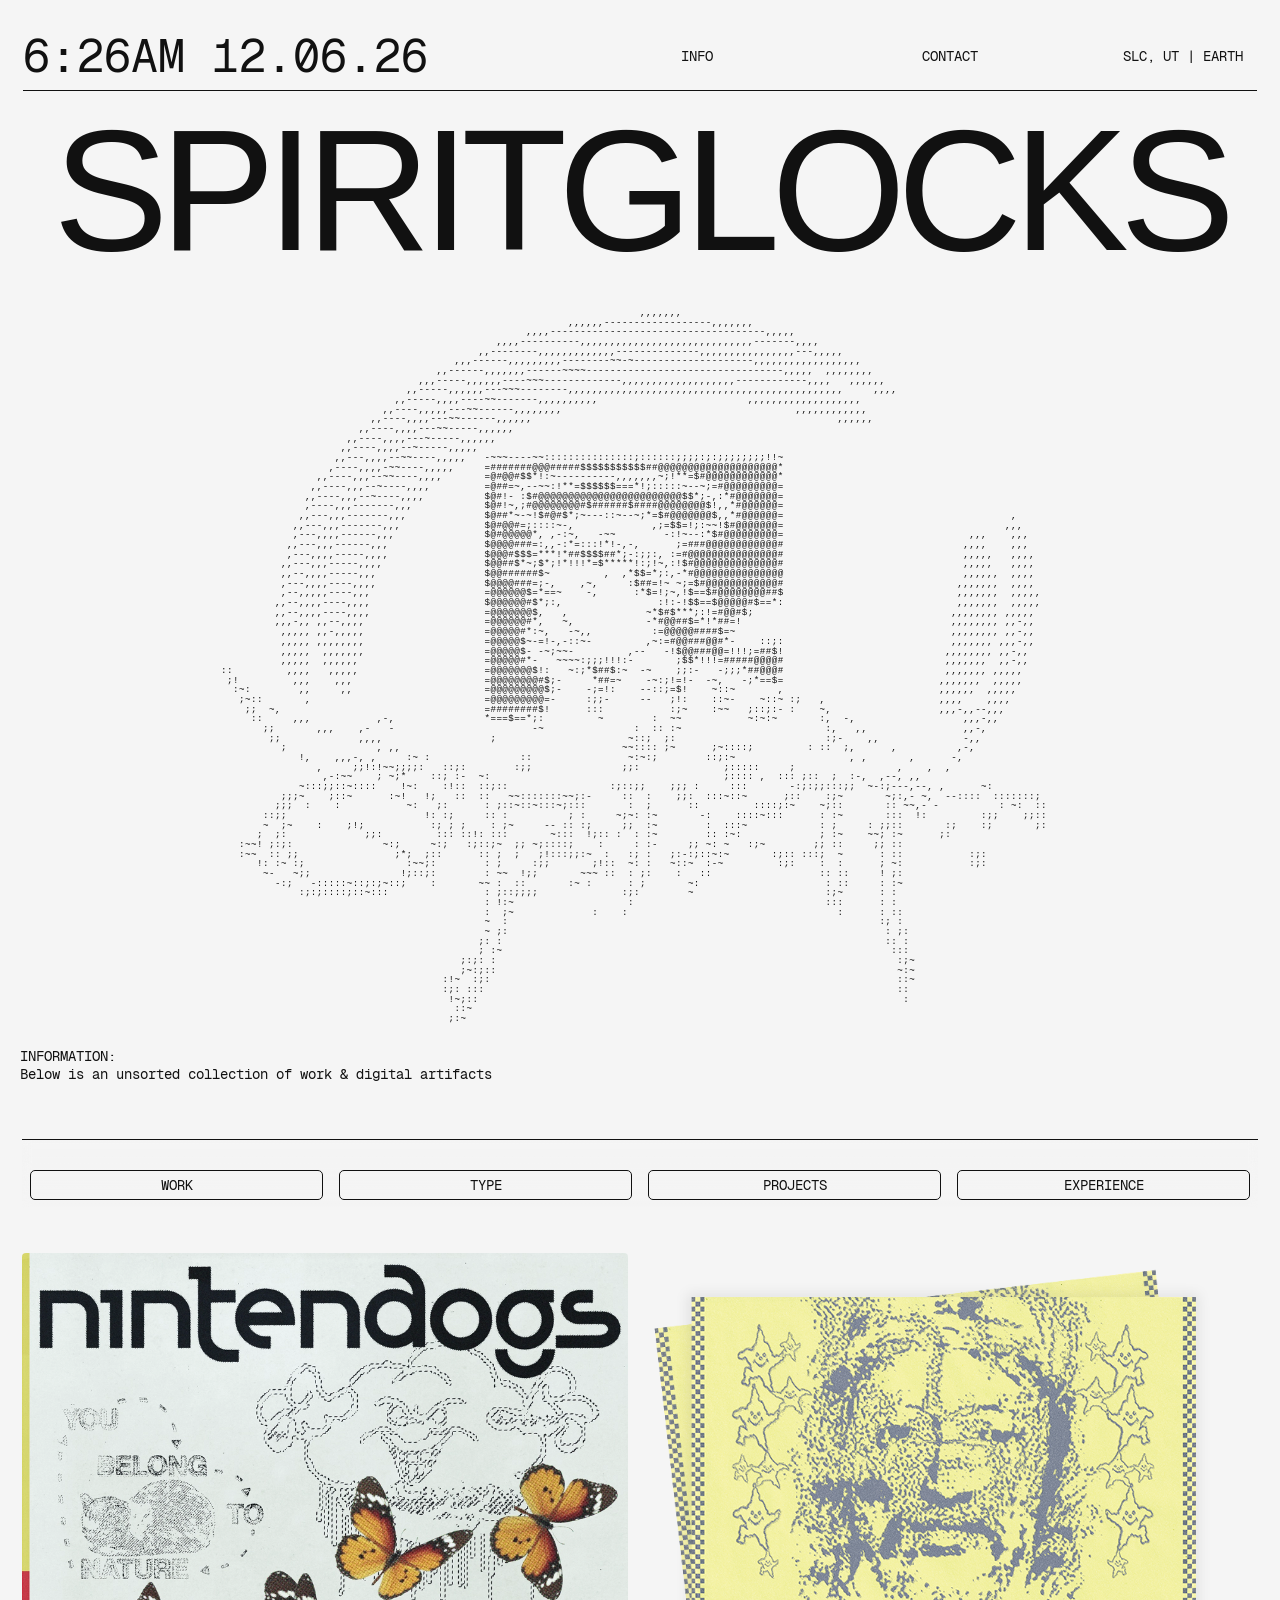
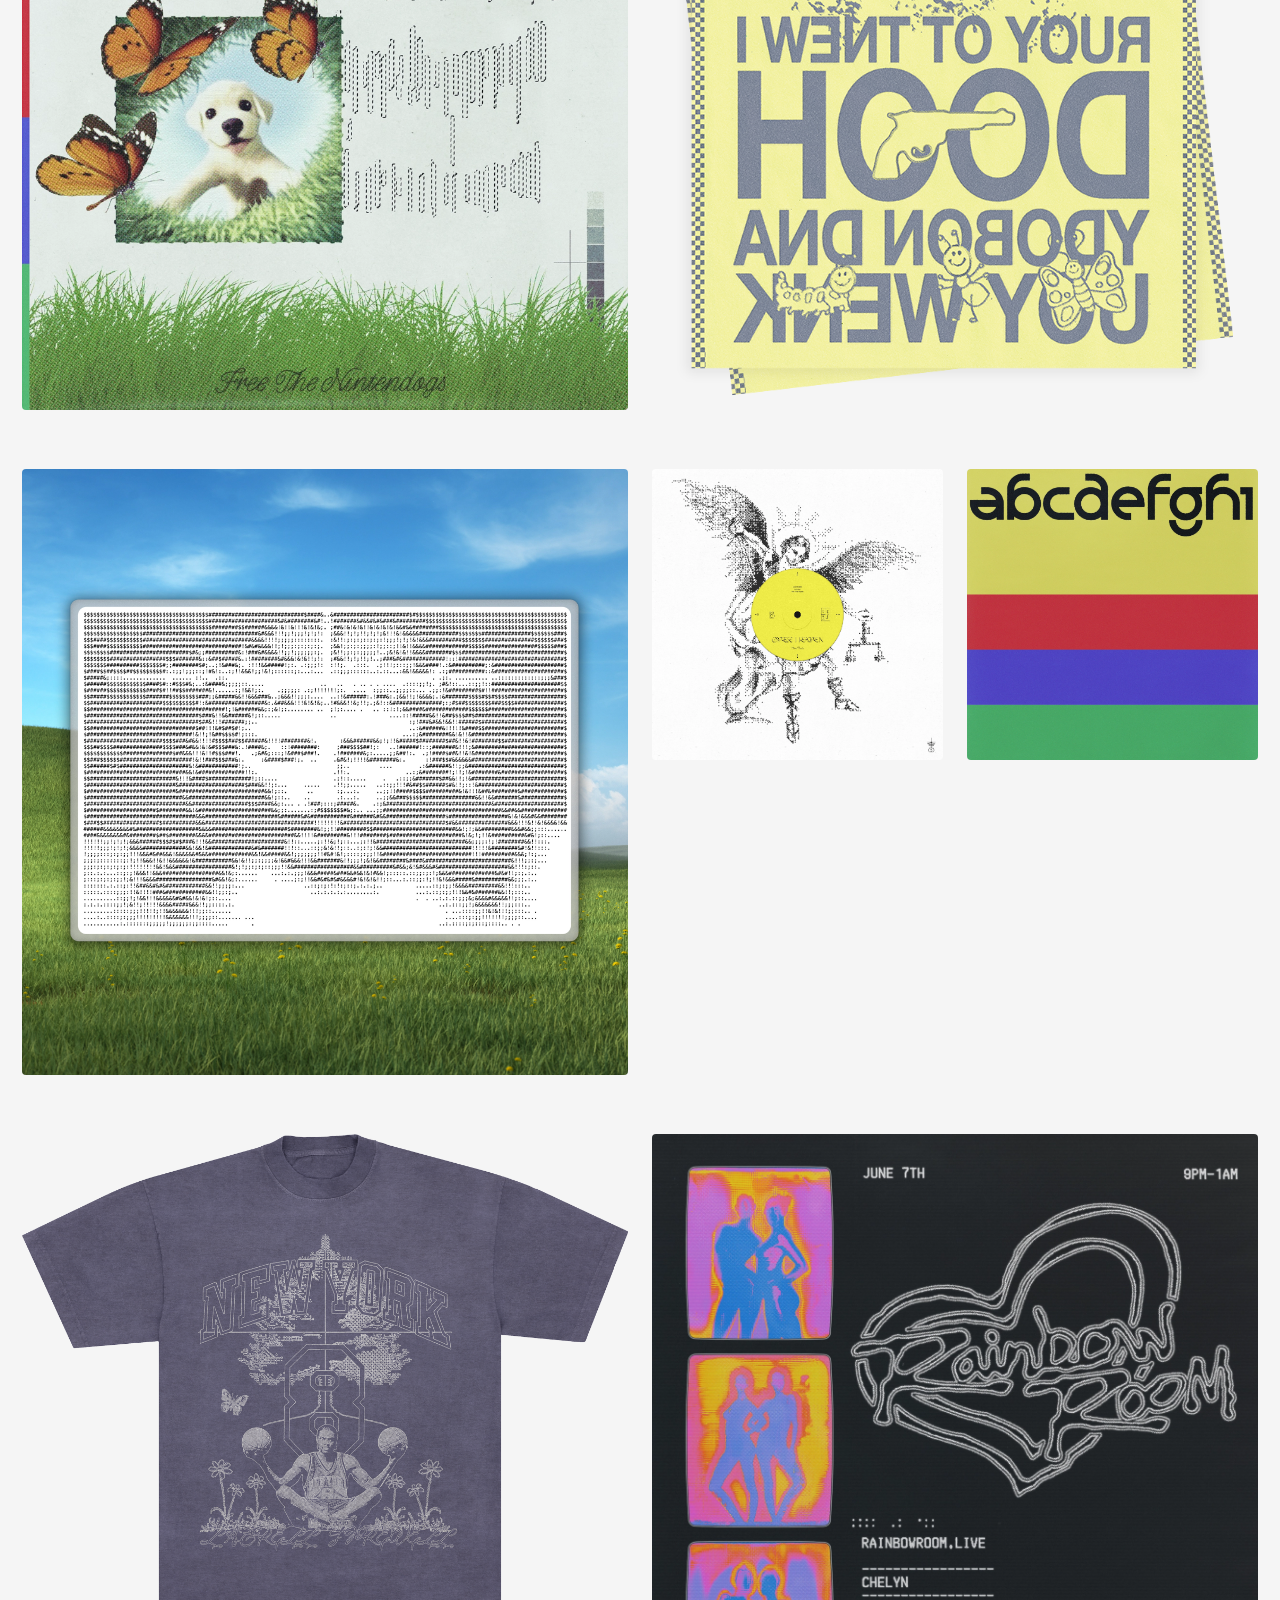
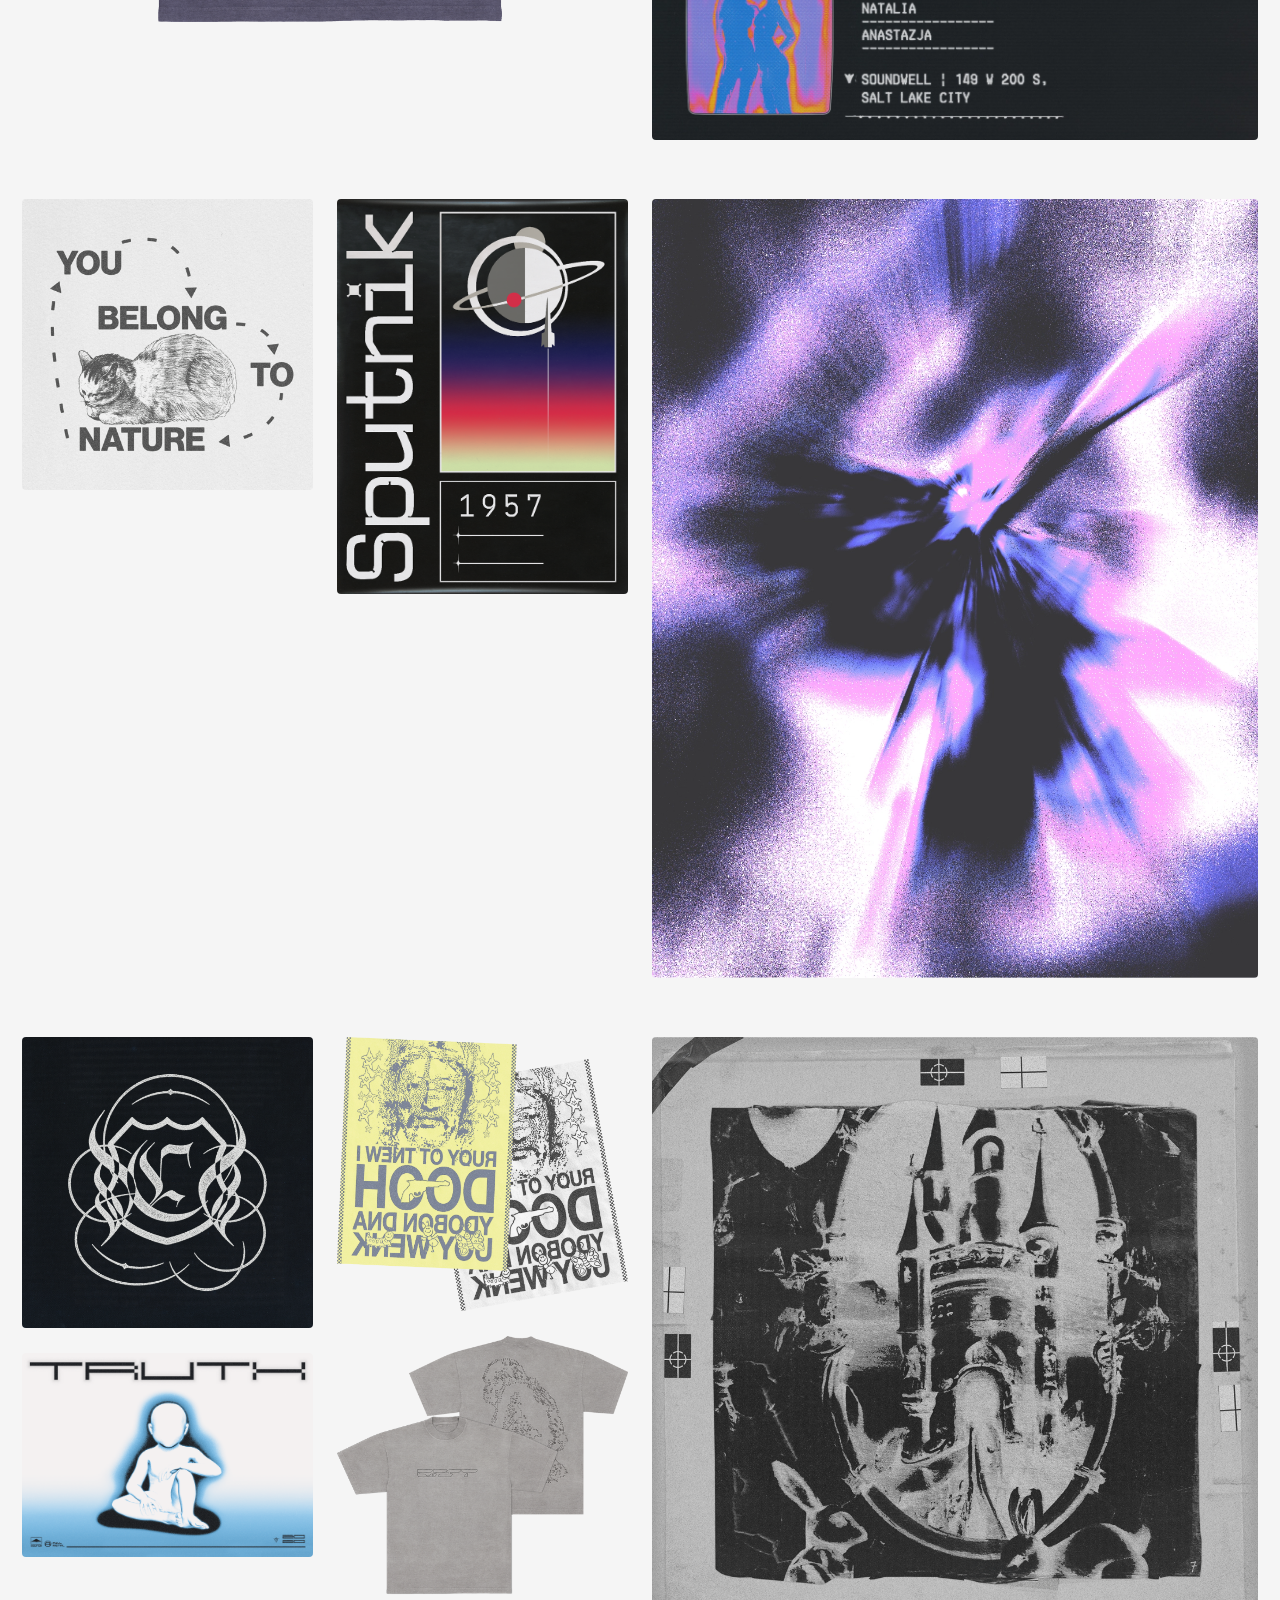
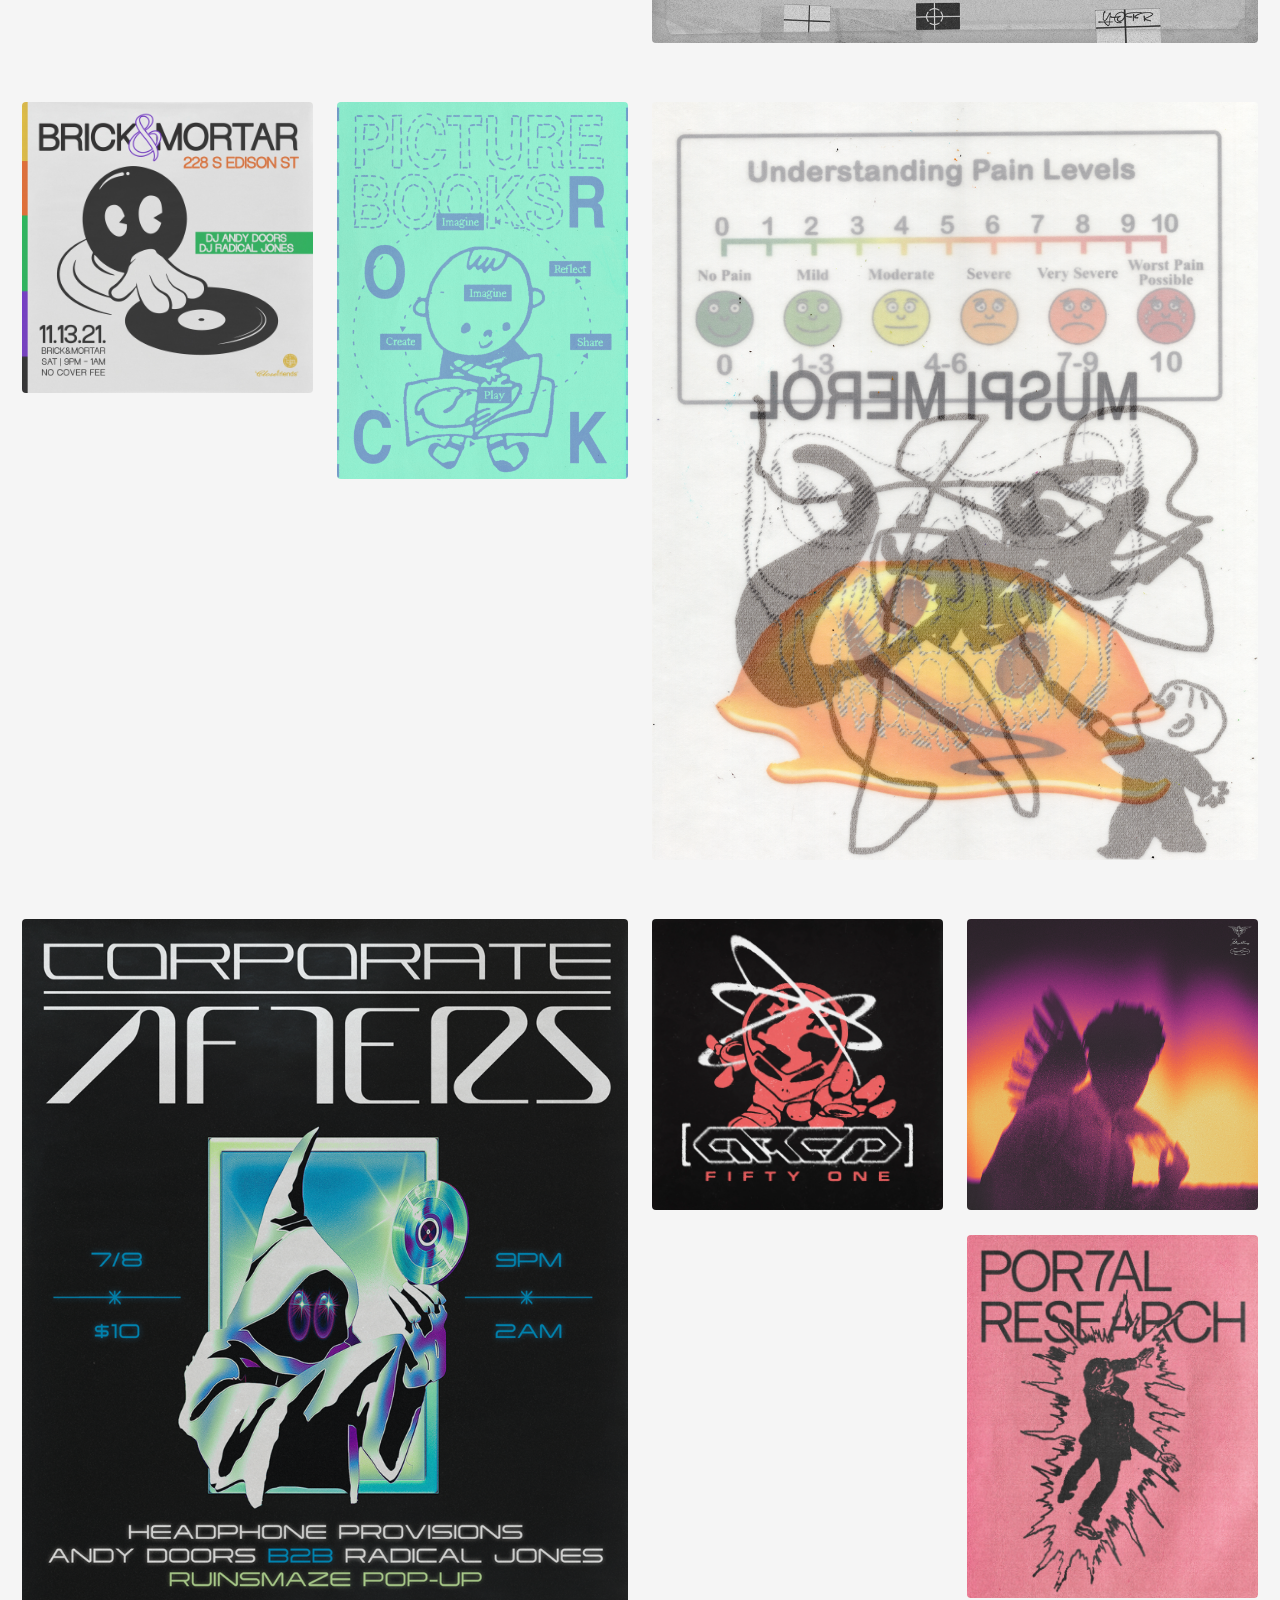
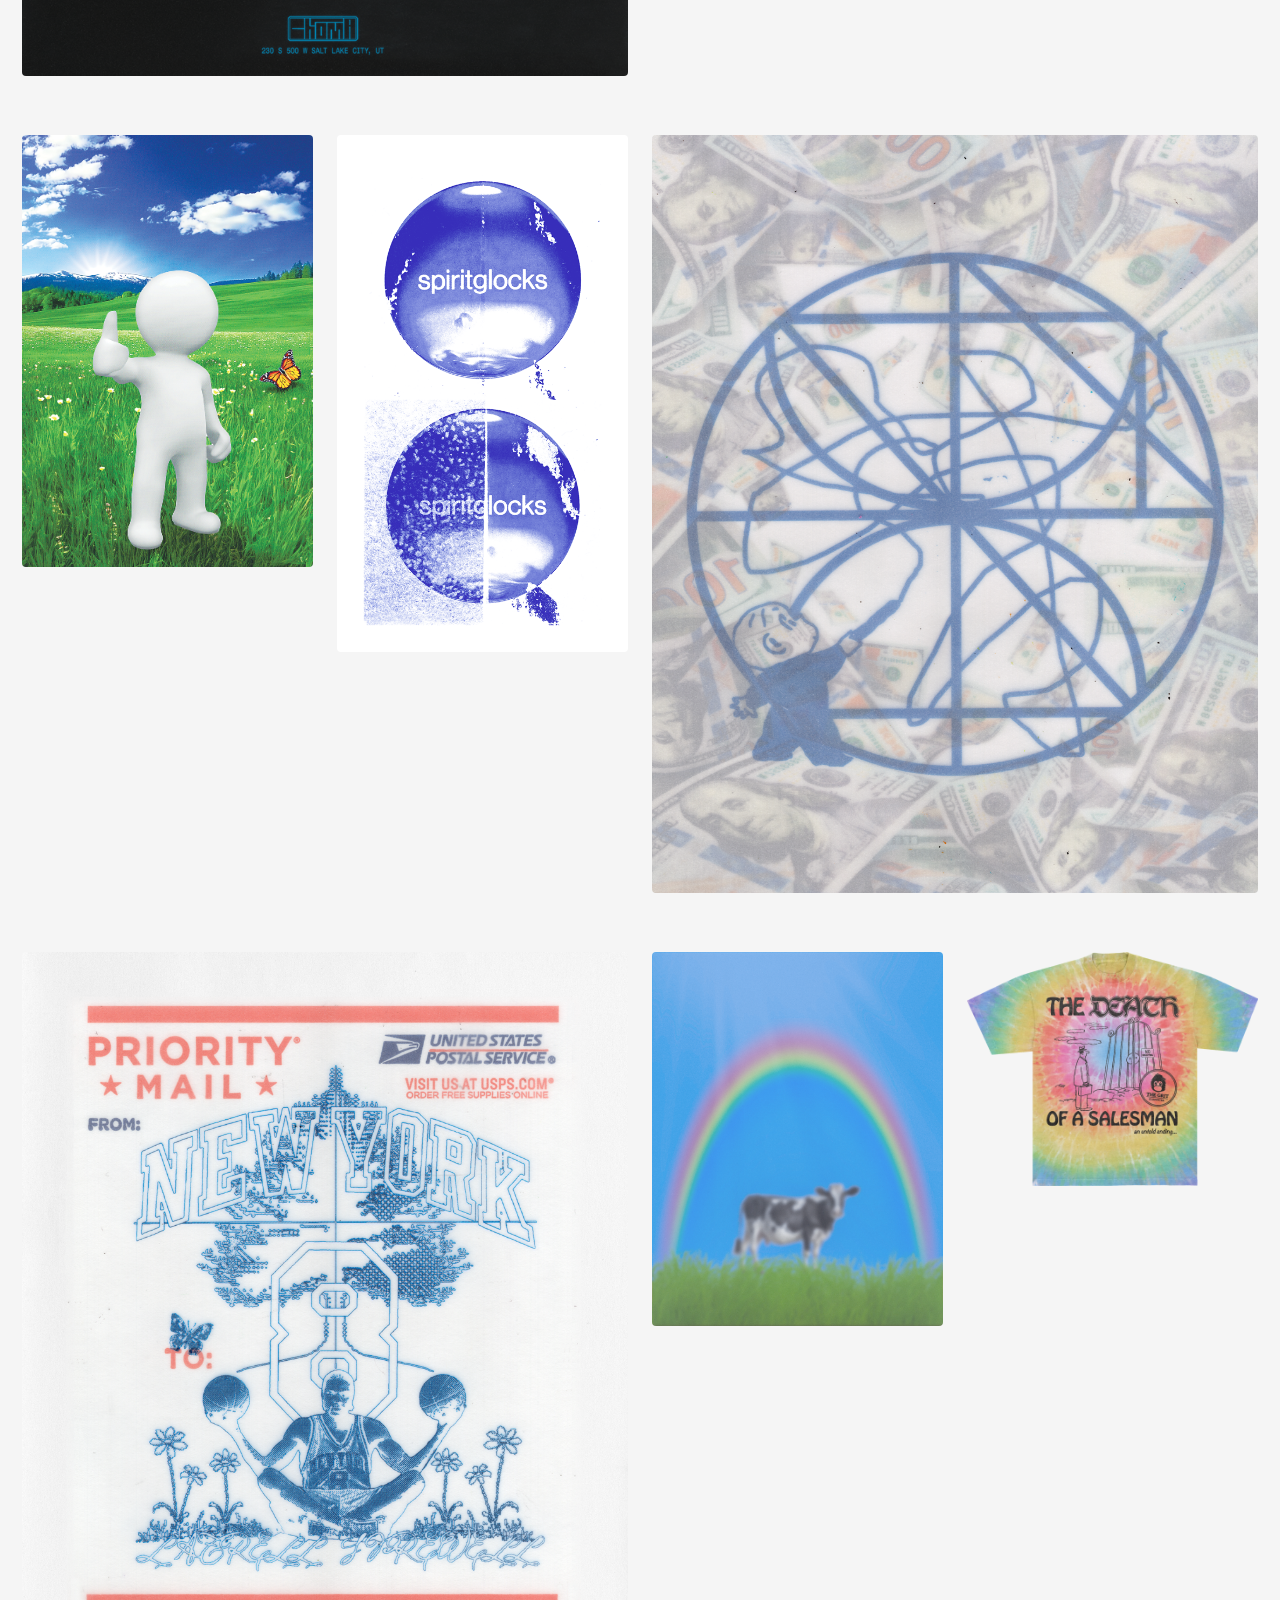
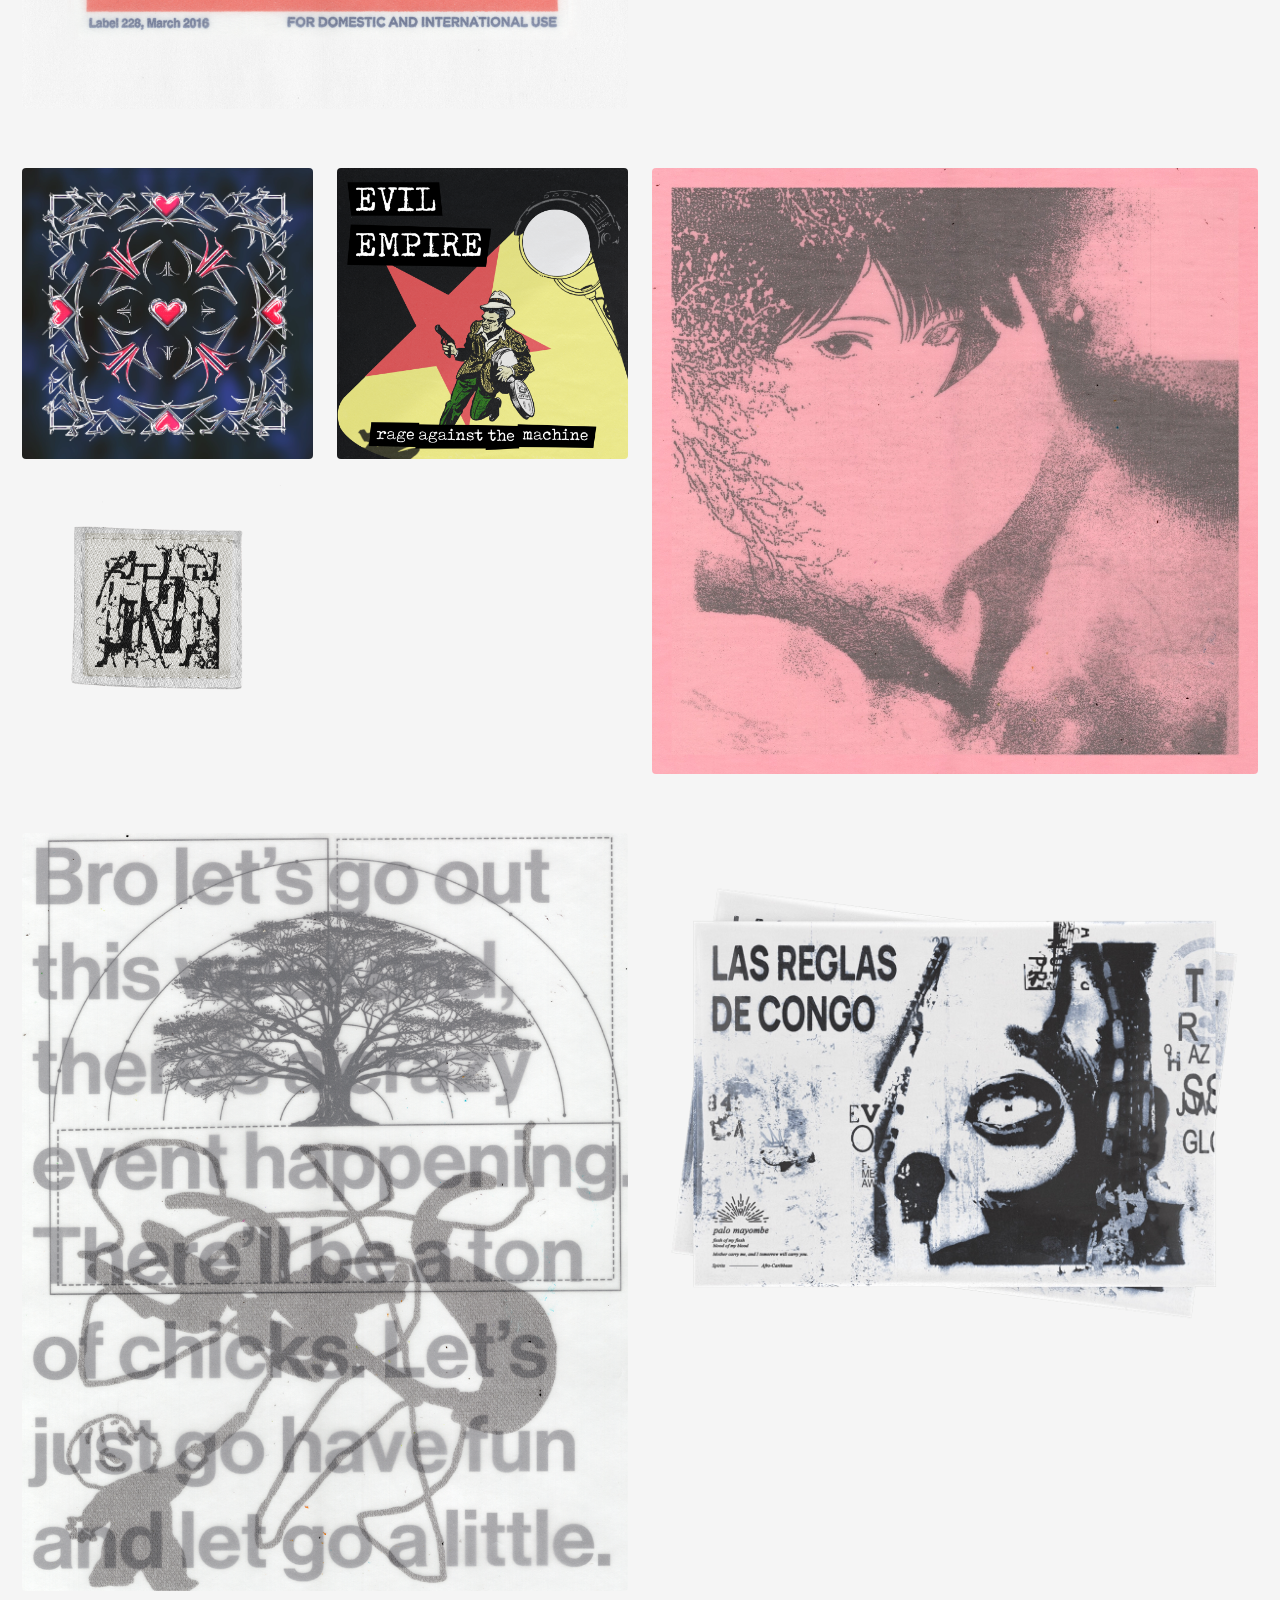
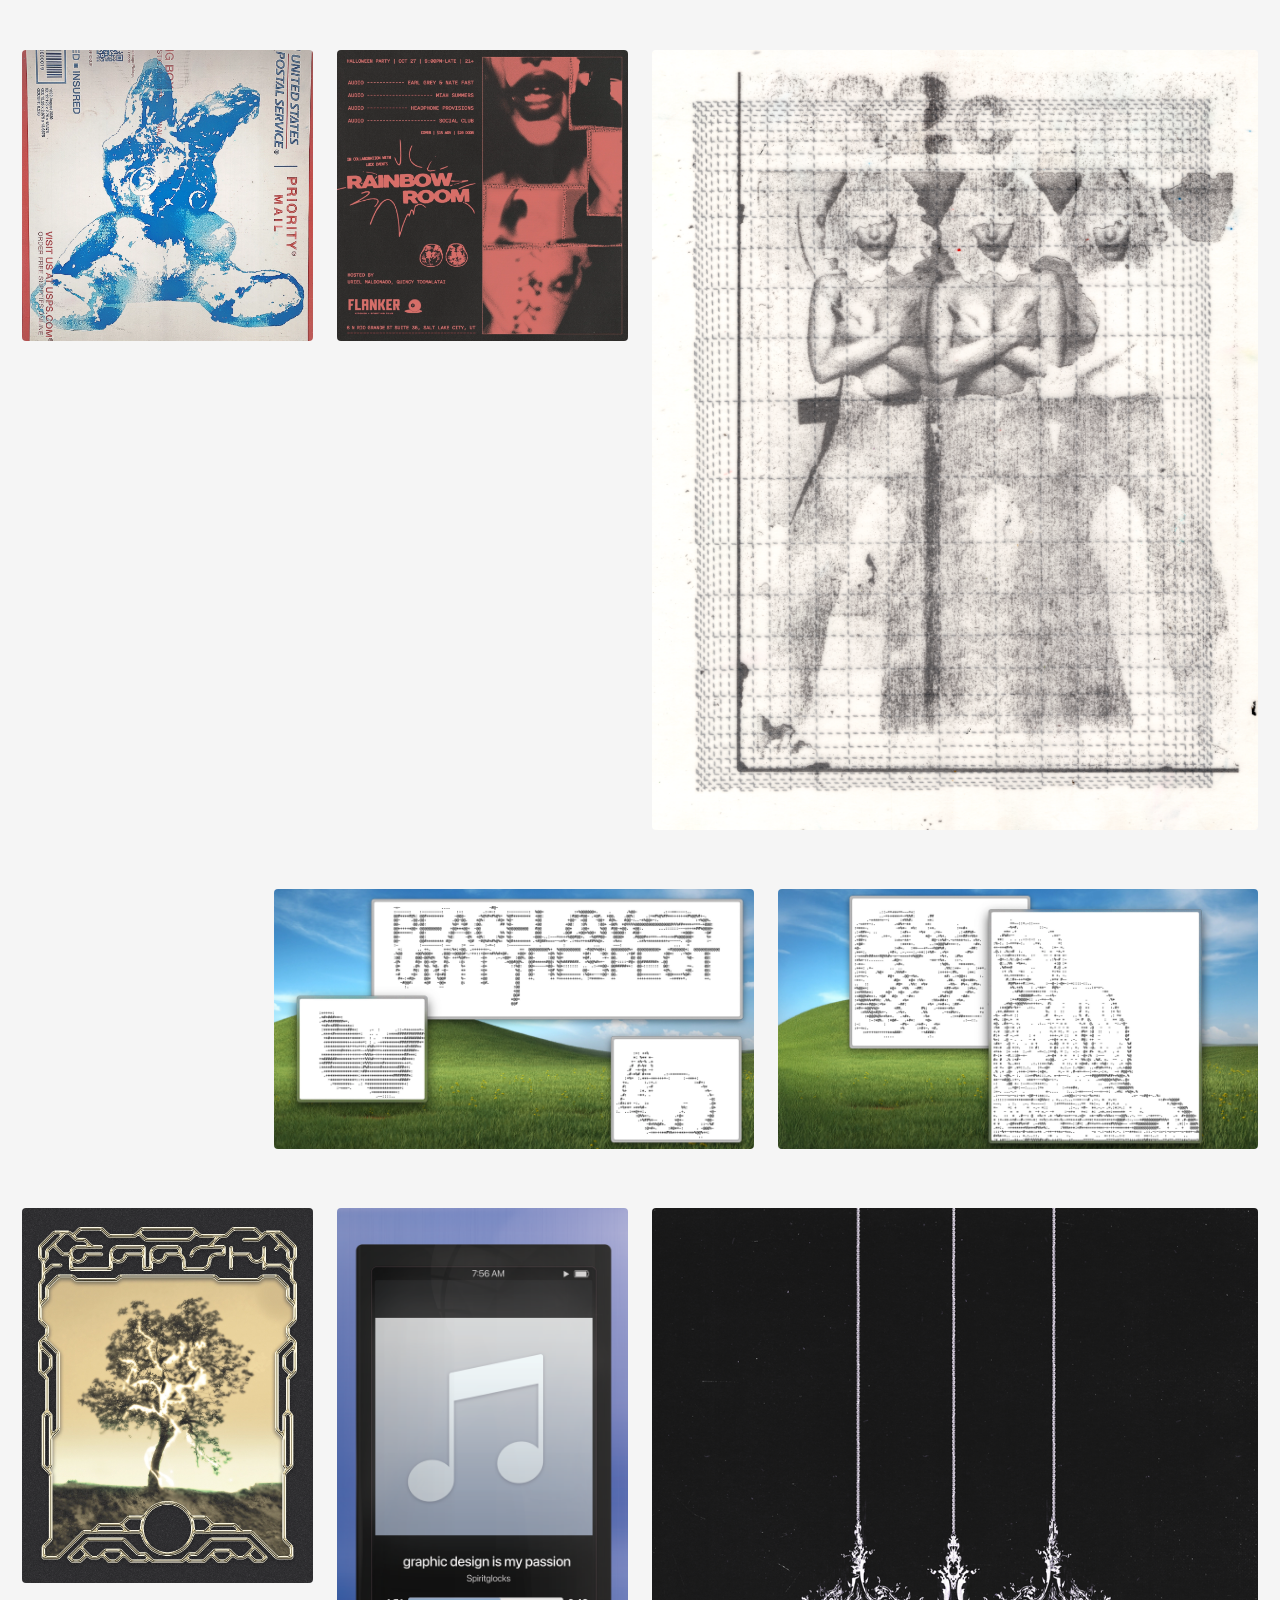
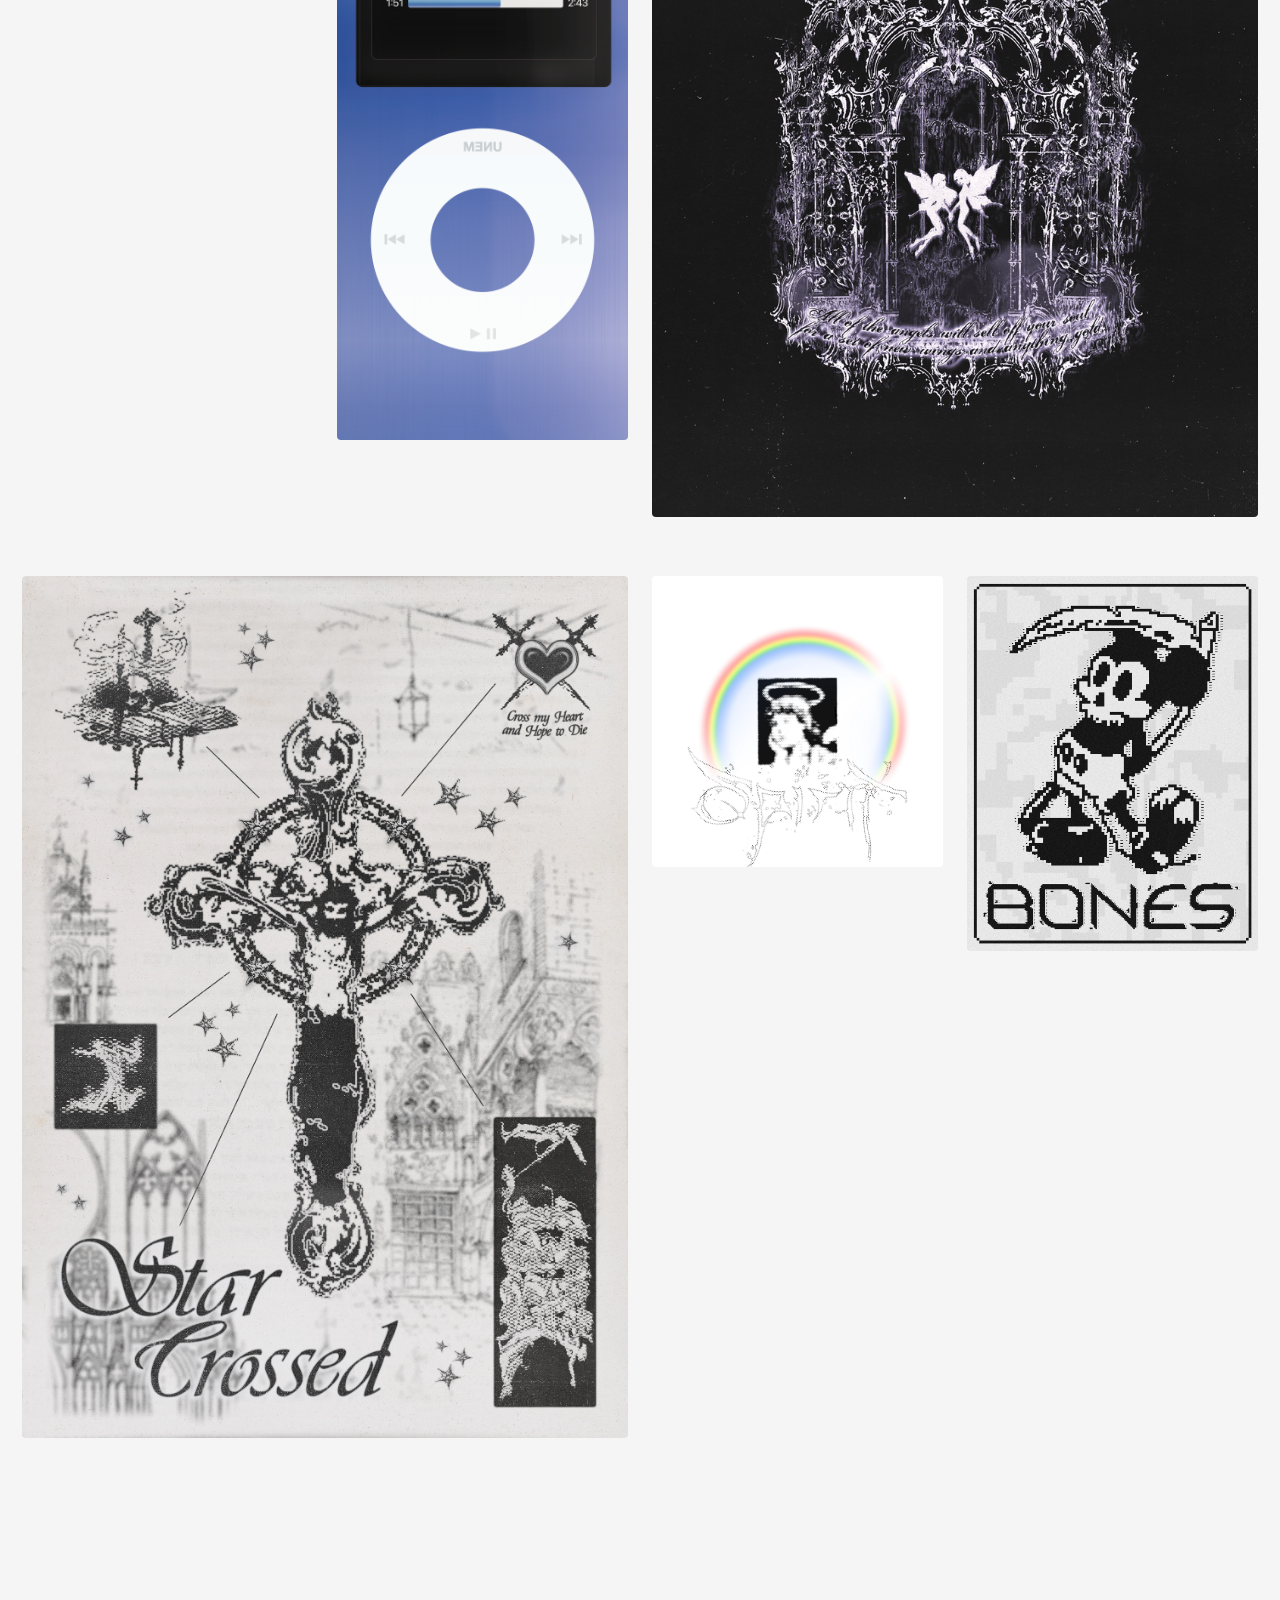
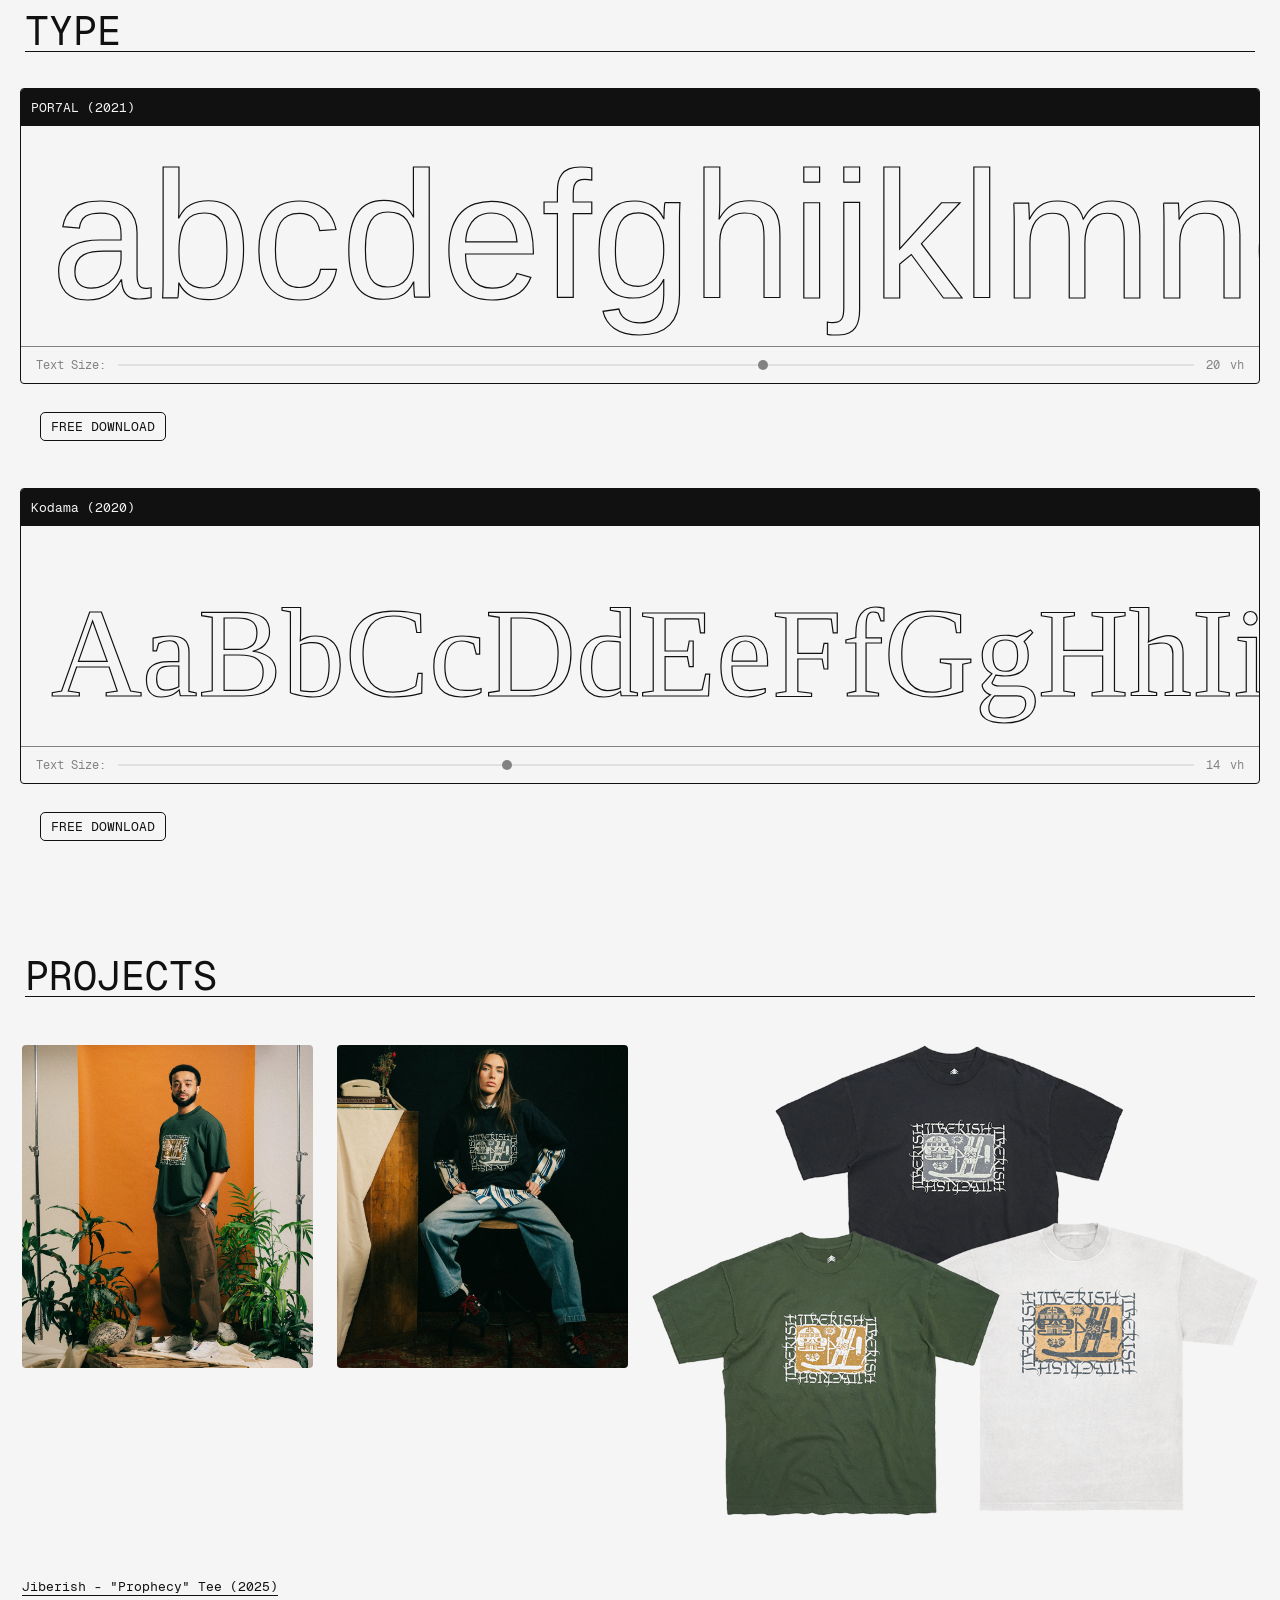
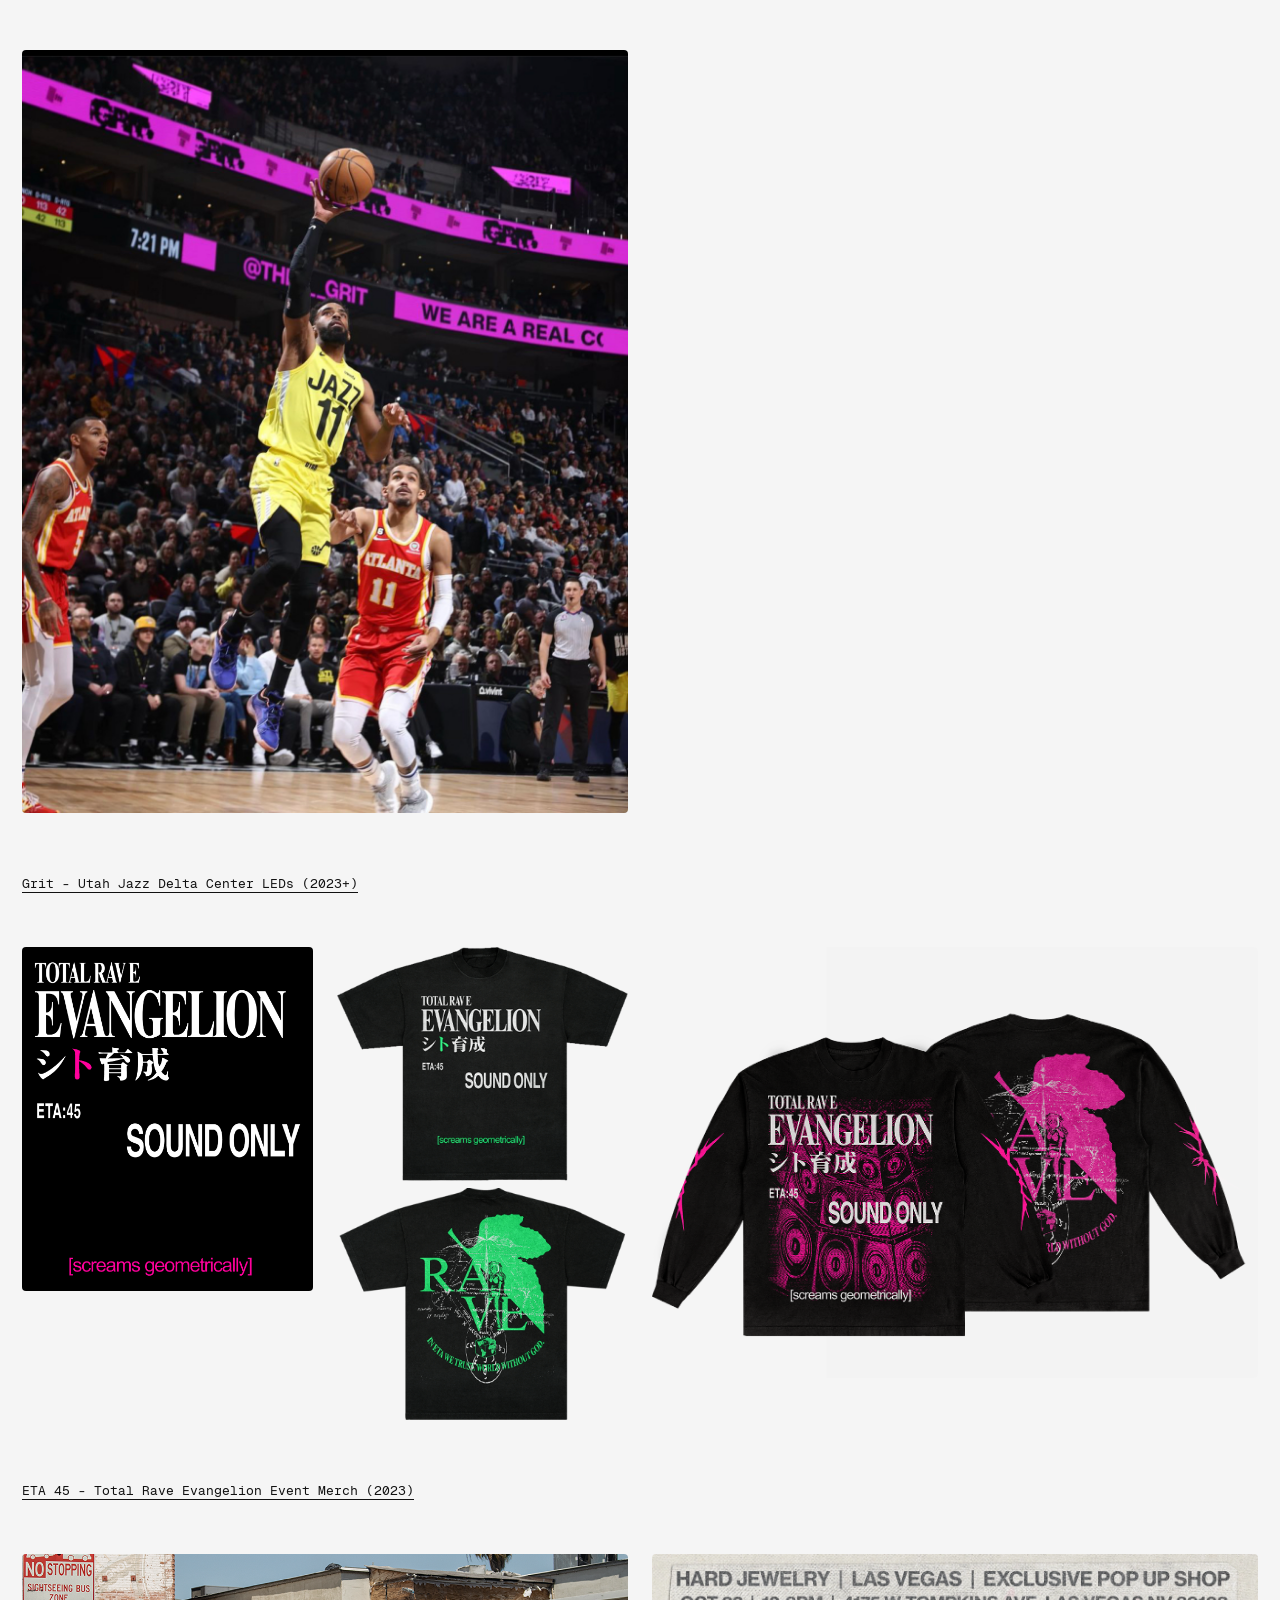
==== index.html @ 8003b15c "commit" ====
<!DOCTYPE html>
<html lang="en"><head>
    <meta charset="UTF-8">
    <meta http-equiv="X-UA-Compatible" content="IE=edge">
    
    <meta name="viewport" content="width=device-width, initial-scale=1.0">
    <meta property="og:image" content="./img/asciijesus.webp" />
    <meta name="description" content="SPIRITGLOCKS is a design office creating bold identities, advanced graphics, and immersive experiences.">
    <title>SPIRITGLOCKS</title>
    <link rel="stylesheet" href="style.css">
    <script src="https://cdnjs.cloudflare.com/ajax/libs/gsap/3.10.4/gsap.min.js" defer></script>
    <link rel="preconnect" href="https://use.typekit.net" crossorigin>
    <link rel="stylesheet" href="https://use.typekit.net/wrr7eua.css">
  
    <link rel="icon" href="./img/favicon.png" type="image/x-icon">
    
  </head>
  <body>
  
    <main>
      <div class="one">
        <div class="header">
          <p id="current-date" class="date"></p>


          <div class="blurbs">
            <div>
              <p><a id="openModal">INFO</a></p>
              <!-- <small>Designer, Developer, Creative.</small> -->
              <p></p>
              <small></small>
              <p></p>
              <p></p>
              
            </div>

             <div>
              <a href="https://www.instagram.com/spiritglocks/" target="_blank">
                <P>CONTACT</P></a>
              <p></p>
              <p></p>
            </div>

            

            <div>
              <p>SLC, UT | EARTH</p>
              <p></p>  
              <p></p>
              <p></p>
            </div>

            



          </div>
        </div>
        <h1 contenteditable="true">SPIRITGLOCKS</h1>
        <pre id="asciiArt" aria-hidden="true"></pre>
      </div>


      </main>


   <div class="intro select hidden-mobile">
        <div class="col">
          <h2 class ="hiddeninfo"> INFORMATION:</h2> 

          <h2 class="hiddeninfo"> Below is an unsorted collection of work & digital artifacts</h2>
        </div>

      </div> 
      <!-- <div class="col">
        <br>
        <h2 class=" hiddeninfo select hidden-mobile">Telephone: +1 801 913 7572<br>
          <br><br>
        </h2>
        <h2 class="hiddeninfo select hidden-mobile">
        E-mail: Zstetich@gmail.com<br>
        </h2>

      </div>   --> 

      <!-- <div class="line"></div>  -->
      

      <div class="nav">
        <a href="#work">WORK</a>
        <a href="#type">TYPE</a>
        <a href="#projects">PROJECTS</a>
        <a href="#experience">EXPERIENCE</a>
        <!-- <a href="#type">SHOP</a>  -->
      </div>

      <br>

       <!-- STICKY FLEX ITEMS  --> 
      <div id="work" class="container">

        <div class="col lg">
          <div class="thing">
            <img class="" loading="lazy" decoding="async" src="./img/NINTENDOGZ.webp" alt="">
          </div>
        </div>
        
        <div class="col lg">
          <div class="thing">
            <img class="" loading="lazy" decoding="async" src="./img/iwtyh3.webp" alt="">
          </div>
        </div>
        
      </div>

      <div class="container">
        <div class="col lg">
          <div class="thing">
            <img class="" loading="lazy" decoding="async" src="./img/asciijesus.webp" alt="">
          </div>
        </div>
        <div class="col md">
            <div class="thing">
              <img class="" loading="lazy" decoding="async" src="./img/ovr.webp" alt="">

            </div>
        </div>
        <div class="col md">
          <div class="thing">
            <img class="" loading="lazy" decoding="async" src="./img/fontwip2.webp" alt="">
          </div>
        </div>
      </div>
      
      <div class="container">
        
        <div class="col lg">
          <div class="thing">
            <img class="" loading="lazy" decoding="async" src="./img/95sports-LATRELL.webp" alt="">
          </div>
        </div>
        
        <div class="col lg">
          <div class="thing">
            <img class="" loading="lazy" decoding="async" src="./img/RRflyer.webp" alt="">
          </div>
        </div>

      </div>

      <div class="container">

        
        <div class="col md">
          <div class="thing">
            <img class="" loading="lazy" decoding="async" src="./img/youbelongtonatureKITTY2.webp" alt="">
            <!-- <img class="" loading="lazy" decoding="async" src="./img/nalgenes.png" alt=""> -->
          </div>
        </div>

        <div class="col md">
          <div class="thing">
            <img class="" loading="lazy" decoding="async" src="./img/sputnik.webp" alt="">
          </div>
        </div>
        
        <div class="col lg">
          <div class="thing">
            <img class="" loading="lazy" decoding="async" src="./img/ithinkwhatimadeissopretty2.webp" alt="">
          </div>
        </div>
        
      </div>

      <div class="container">

        
        <div class="col md">
          <div class="thing">
            <img class="" loading="lazy" decoding="async" src="./img/castles_C_b.webp" alt="">
            <img class="" loading="lazy" decoding="async" src="./img/truthwideboi.webp" alt="">
          </div>
        </div>

        <div class="col md">
          <div class="thing">
            <img class="" loading="lazy" decoding="async" src="./img/posters2.webp" alt="">
            <img class="" loading="lazy" decoding="async" src="./img/gritTee1.webp" alt="">
          </div>
        </div>
        
        <div class="col lg">
          <div class="thing">
            <img class="" loading="lazy" decoding="async" src="./img/YOTR.webp" alt="">
          </div>
        </div>
        
      </div>

      <div class="container">

        
        <div class="col md">
          <div class="thing">
            <img class="" loading="lazy" decoding="async" src="./img/closefriends.webp" alt="">
            <!-- <img class="" loading="lazy" decoding="async" src="./img/nalgenes.png" alt=""> -->
          </div>
        </div>

        <div class="col md">
          <div class="thing">
            <img class="" loading="lazy" decoding="async" src="./img/picturebooksROCK.webp" alt="">
          </div>
        </div>
        
        <div class="col lg">
          <div class="thing">
            <img class="" loading="lazy" decoding="async" src="./img/loremipsum.webp" alt="">
          </div>
        </div>
        
      </div>

      <div class="container">

        <div class="col lg">
          <div class="thing">
            <img class="" loading="lazy" decoding="async" src="./img/CORPORATEAFTERS.webp" alt="">
          </div>
        </div>

        <div class="col md">
          <div class="thing">
            <img class="" loading="lazy" decoding="async" src="./img/area51.webp" alt="">
          </div>
      </div>
      <div class="col md">
        <div class="thing">
          <img class="" loading="lazy" decoding="async" src="./img/SPG_FINAL.webp" alt="">
          <img class="" loading="lazy" decoding="async" src="./img/POR7ALresearch.webp" alt="">
        </div>
      </div>


      </div>

      <div class="container">

        
        <div class="col md">
          <div class="thing">
            <img class="" loading="lazy" decoding="async" src="./img/lilguy.webp" alt="">
          </div>
        </div>

        <div class="col md">
          <div class="thing">
            <img class="" loading="lazy" decoding="async" src="./img/SG_orbs.webp" alt="">
       
          </div>
        </div>
        
        <div class="col lg">
          <div class="thing">
            <img class="" loading="lazy" decoding="async" src="./img/bluebenji.webp" alt="">
          </div>
        </div>
        
      </div>

      <div class="container">

        <div class="col lg">
          <div class="thing">
            <img class="" loading="lazy" decoding="async" src="./img/latrell.webp" alt="">
          </div>
        </div>

        <div class="col md">
          <div class="thing">
            <img class="" loading="lazy" decoding="async" src="./img/holycow.webp" alt="">

          </div>
      </div>
      <div class="col md">
        <div class="thing">
          <img class="" loading="lazy" decoding="async" src="./img/deathofasalesmanteeTIEDYE.webp" alt="">
        </div>
      </div>


      </div>

      <div class="container">

        
        <div class="col md">
          <div class="thing">
            <img class="" loading="lazy" decoding="async" src="./img/bandana2.webp" alt="">
            <img class="" loading="lazy" decoding="async" src="./img/GRITlabel.webp" alt="">
          </div>
        </div>

        <div class="col md">
          <div class="thing">

            <img class="" loading="lazy" decoding="async" src="./img/evil-empire-v2.webp" alt="">
          </div>
        </div>
        
        <div class="col lg">
          <div class="thing">
            <img class="" loading="lazy" decoding="async" src="./img/JUNIE_FINAL-reduced2.webp" alt="">
          </div>
        </div>
        
      </div>

      <div class="container">

        <div class="col lg">
          <div class="thing">
            <img class="" loading="lazy" decoding="async" src="./img/hey-bro.webp" alt="">
          </div>
        </div>

        <div class="col lg">
          <div class="thing">
            <img class="" loading="lazy" decoding="async" src="./img/lasreglas.webp" alt="">
          </div>
        </div>

      </div>

      <div class="container">



        <div class="col md">
          <div class="thing">
            <img class="" loading="lazy" decoding="async" src="./img/mailerBunny.webp" alt="">
          </div>
        </div>

        <div class="col md">
          <div class="thing">

            <img class="" loading="lazy" decoding="async" src="./img/rainbowroom_halloween.webp" alt="">
          </div>
        </div>
        
        <div class="col lg">
          <div class="thing">
            <img class="" loading="lazy" decoding="async" src="./img/032c_grunge.webp" alt="">
          </div>
        </div>

      </div>

      <div class="container">

        <div class="col md">
          <div class="thing">
            <img class="" loading="lazy" decoding="async" src="./img/NORTHERNlights.WEBP" alt="">
          </div>
        </div>


        <div class="col lg">
          <div class="thing">
            <img class="" loading="lazy" decoding="async" src="./img/ASCI WINDOW1.webp" alt="">
          </div>
        </div>
        

        <div class="col lg">
          <div class="thing">
            <img class="" loading="lazy" decoding="async" src="./img/ASCII WINDOW2.webp" alt="">
          </div>
        </div>
        

      </div>

      <div class="container">

        
        <div class="col md">
          <div class="thing">
            <img class="" loading="lazy" decoding="async" src="./img/tree.webp" alt="">
            <!-- <img class="" loading="lazy" decoding="async" src="./img/nalgenes.png" alt=""> -->
          </div>
        </div>

        <div class="col md">
          <div class="thing">
            <img class="" loading="lazy" decoding="async" src="./img/IPODnano.webp" alt="">
          </div>
        </div>
        
        <div class="col lg">
          <div class="thing">
            <img class="" loading="lazy" decoding="async" src="./img/angeldust.webp" alt="">
          </div>
        </div>
        
      </div>

      <div class="container">
        <div class="col lg">
          <div class="thing">
            <img class="" loading="lazy" decoding="async" src="./img/StarCrossed_FINAL.webp" alt="">
          </div>
        </div>
        <div class="col md">
            <div class="thing">
              <img class="" loading="lazy" decoding="async" src="./img/ANGELBBy.webp" alt="">

            </div>
        </div>
        <div class="col md">
          <div class="thing">
            <img class="" loading="lazy" decoding="async" src="./img/bones.webp" alt="">
          </div>
        </div>
      </div>

 <!-- ending -->

    
    
 <!-- TYPE --> 
  

 <div id= "type" style="margin:15px;">
  <div class="col">
    <br><br><br><br><br><br>
    <h2 class="title" style=" border-bottom: 1px solid var(--border);" >TYPE</h2>
    <small></small> 
    <br>
  </div>


</div> 


<!-- First Font Block -->
<div class="col fontplay">
  <div class="thing">
    <h2>POR7AL (2021)</h2>
    <div class="text-wrapper">
      <h1 class="title" id="editableTitle1" contenteditable="true" spellcheck="false">
        abcdefghijklmnopqrstuvwyxz
      </h1>
    </div>
    <label for="fontSizeSlider1" class="slider-label">
      Text Size:
      <input type="range" id="fontSizeSlider1" min="5" max="30" value="20">
      <span id="fontSizeValue1">20</span>vh
    </label>
  </div>
</div>

      <!-- <div class="container">
        <div class="col">
          <div class="thing" style="text-align: left;">
            <a class="button" href="img/POR7ALfont.zip">FREE DOWNLOAD</a>
          </div>
        </div>
      </div>
      <br><br> --> 
      <br>
      <a class="button" href="img/POR7ALfont.zip" style="font-size: .8em;" >FREE DOWNLOAD</a>
      <br>  <br>  <br>


<!-- Second Font Block -->
<div class="col fontplay2">
  <div class="thing">
    <h2>Kodama (2020)</h2>
    <div class="text-wrapper">
      <h1 class="title" id="editableTitle2" contenteditable="true" spellcheck="false">
        AaBbCcDdEeFfGgHhIiJjKkLlMmNnOoPpQqRrSsTtUuVvWwYyXxZz
      </h1>
    </div>
    <label for="fontSizeSlider2" class="slider-label">
      Text Size:
      <input type="range" id="fontSizeSlider2" min="5" max="30" value="14">
      <span id="fontSizeValue2">14</span>vh
    </label>
  </div>
</div>

<br>
<a class="button" href="img/KodamaExtendedFont.zip" style="font-size: .8em;" >FREE DOWNLOAD</a>
<br>  <br>  <br>
      
      <!-- <div class="container">
        <div class="col">
          <div class="thing" style="text-align: center;">
            <img class="" loading="lazy" decoding="async" src="./img/kodamas-black.png" style="height: 90%; width: 90%;">
            <div class="description center"">
              <br><br>
            </div>
            
            <a class = "button" href="img/KodamaExtendedFont.zip">FREE DOWNLOAD</a>
          </div>
        </div>
      </div> -->

      




  <div id= "projects" style="margin:15px;">
    <div class="col">
      <br><br><br>
      <h2 class="title" style="border-bottom: 1px solid var(--border);" >PROJECTS</h2>
      <small></small> 
      <!-- <p>Below are some projects and notable clients I've done work for.</p>
      <p>If you're interested in working together, get in touch!</p> -->
      <br>
    </div>



      </div>

  
      <!-- JIBERISH PROJECT -->


      <div class="container">
        

        
        <div class="col md">
          <div class="thing">
            <img class="" loading="lazy" decoding="async" src="./img/JiberishEditorial.webp" alt="">
          </div>
        </div>

        <div class="col md">
          <div class="thing">
            <img class="" loading="lazy" decoding="async" src="./img/jiberisheditorial3.webp" alt="">
  
          </div>
          
        </div>
        
        <div class="col lg">
          <div class="thing">
            <img class="" loading="lazy" decoding="async" src="./img/jibTees2.webp" alt="">
          </div>
        </div>

        
        

      </div>

      <div class="container">
        <div class="thing">
      <a href="https://www.jiberish.com/blogs/news/april-25-editorial" style="border-bottom: 1px solid var(--border); font-size: .8em;" >Jiberish - "Prophecy" Tee (2025)  </a>
      </div>
    </div>



                <!-- ARENA LEDS -->
    <div class="container">
        
      <div class="col lg">
        <div class="thing">
          <img class="" loading="lazy" decoding="async" src="./img/mikeconley.webp" alt="">
        </div>
      </div>

      <div class="col lg">
        <div class="thing">
          <img class="" loading="lazy" decoding="async" src="./img/jazz2ALL SCREENS.gif" alt="">
        </div>
      </div>
    </div>

    <div class="container">
      <div class="thing">
    <a href="https://thegrit.com/" target="_blank" style="border-bottom: 1px solid var(--border); font-size: .8em;" >Grit - Utah Jazz Delta Center LEDs (2023+)  </a>
    </div>
  </div>


              <!-- ETA 45 -->
  <div class="container">
        
    <div class="col md">
      <div class="thing">
        <img class="" loading="lazy" decoding="async" src="./img/total-BLACK.webp" alt="">
      </div>
    </div>

     <div class="col md">
      <div class="thing">
        <img class="" loading="lazy" decoding="async" src="./img/GREENrave.webp" alt="">

      </div>
      
    </div>
    
    <div class="col lg">
      <div class="thing">
        <img class="" loading="lazy" decoding="async" src="./img/pinkraveWide.webp" alt="">
      </div>
    </div>
  </div>

  <div class="container">
    <div class="thing">
  <a href="https://www.instagram.com/p/CrJuQFCvXSx/?img_index=1" target="_blank" style="border-bottom: 1px solid var(--border); font-size: .8em;" >ETA 45 - Total Rave Evangelion Event Merch (2023) </a>
  </div>
</div>


            <!-- HARD JEWELRY -->

            <div class="container">

              <div class="col lg">
                <div class="thing">
                  <img class="" loading="lazy" decoding="async" src="./img/LVmockup.webp" alt="">
                </div>
              </div>
      
              
              <div class="col lg">
                <div class="thing">
                  <img class="" loading="lazy" decoding="async" src="./img/silvertext.webp" alt="">
                </div>
              </div>

            </div>

            <div class="container" style="margin: 15px;">
              <div class="thing">
            <a href="https://www.hardjewelry.com/?srsltid=AfmBOorXvt_WckKsvMCaJm82Zbsyq6xHgyB7CuZiI-qhpZjvRIJDjzej" target="_blank"  style="border-bottom: 1px solid var(--border); font-size: .8em;" >Hard Jewelry LV Pop-Up Flyer (2022) </a>
            </div>
          </div>


          <br>

          <div style="margin:15px;">
            <div class="col">
              <br><br><br>
              <h2 class="title center" style=" border-bottom: 0px solid white;">AND MANY MORE ❤️</h2>
              <small></small> 
              <!-- <p>Below are some projects and notable clients I've done work for.</p>-->
              <p>If you're interested in working together, get in touch!</p> 
              <br>
            </div>

              </div>
   

    </div>

      
      

    
      

    <div id="trigger-element"></div> 
<main>


  <div class="two">
    <svg   viewbox="0 0 100 45">
      <defs>
        <mask id="mask" x="0" y="0" width="100" height="50">
          <rect x="0" y="0" width="100" height="100" fill="#fff"/>
           <image href="./img/handstyle2.svg" x="10" y="7" width="80" height="30" />
           <text text-anchor="middle" x="50" y="28" font-size="20px" dy="1">SPIRIT</text>
          <text text-anchor="middle" x="50" y="30" dy="1"></text>
        </mask>
      </defs>
      <rect x="0" y="0" width="100" height="50" mask="url(#mask)" fill-opacity="1.5" fill="red"/>    
    </svg>
      </div>
    
    <div  class="three" >
    <svg viewbox="0 0 100 50">
      <defs>
        <mask id="mask2" x="0" y="0" width="100" height="50" font-size="20px">
          <rect x="0" y="0" width="100" height="100" fill="#fff"/>
          <!-- <image href="./img/handstyle2.svg" x="5" y="2" width="90" height="40" /> -->
          <text text-anchor="middle" x="50" y="30" dy="1">GLOCKS</text>
          <!-- <text text-anchor="middle" x="50" y="24" dy="1">OPENINGSWEEKEND</text> -->
        </mask>
      </defs>
      <rect x="0" y="0" width="100" height="50" mask="url(#mask2)" fill-opacity="1.5" fill="#0f34f2"/>    
    </svg>

    
    </div>
    
  <div id= "experience" class="four">

    <div class="item">
      <div class="meta">
        <p class="title">Freelance,</p> <span class="sub">Designer + <span style="font-family:cursive;"><strong>Graphic Decliner</span> </span>📉</strong><span class="type">2016-Present</span>
      </div>
      <div class="credits">
        <a href="https://google.com" target="_blank">
          <p></p>
        </a>
        
      </div>
    </div>

    <div class="item">
      <div class="meta">
        <p class="title">Grit Companies LLC,</p> <span class="sub">Designer</span> <span class="type">2022-Present</span>
      </div>
      <div class="credits">
        <a href="https://the-grit.com/" target="_blank">
          <p>></p>
        </a>
        
      </div>
    </div>

    

    <div class="item">
      <div class="meta">
        <p class="title">Equityblue / Momentum,</p> <span class="sub">
         Creative Director + UI/UX Designer</span> <span class="type">2020-2022</span>
      </div>
      <div class="credits">
        <a href="./img/EB_TradingCandleStick_Guide.pdf" target="_blank">
          <p>></p>
        </a>
        
      </div>
      
    </div>

    <div class="item">
      <div class="meta">
        <p class="title">Westminster University,</p> <span class="sub"> BS Computer Information Systems</span> <span class="type">2018-2022</span>
      </div>
       <div class="credits">
        <a href="https://westminsteru.edu/index.html" target="_blank">
          <p>></p>
        </a>
        
      
      
      </div> 
    </div>


  </div>
  
  

  <div class="five">
    <div class="quote">
      <h2>Warning:<br>This designer uses enhancement creams.</h2>
    </div>

<BR><BR><BR>
    <div class="footer">
      <div>
        <p>SPIRITGLOCKS</p>
        <p>DOT COM</p>
      </div>
      <div>
        <p>SLC, UT</p>
        <p>EARTH 🌎</p>
    
      </div>

      <div>
        <p>40.7606° N</p>
        <p>111.8881° W</p>
      </div>
      
      <div>
        <p></p>
        <p><a href="mailto:zstetich@gmail.com">EMAIL</a></p>
        <p><a href="https://www.instagram.com/spiritglocks/" target="_blank">INSTAGRAM</a></p>  
      </div>
      <!-- <div>
        <p>40.7606° N</p>
        <p>111.8881° W</p>
      </div> -->
    </div>


    <div class="spiritgraff-toggle">
      <img id="themeToggle" class="theme-toggle-img" loading="lazy" decoding="async" src="./img/spiritgraff2-black.webp" alt="Toggle theme" style="width:100%;">
    </div>
  </div>
  </div>


</main>
    
  
      <!-- <div class="fullheight">
        Thank you! 
        <br><br>
      </div>
   -->


    <div class="window">
      <img loading="lazy" decoding="async" src="" alt="">
    </div>

    <!-- Modal structure (add at the bottom of your HTML) -->
<div id="myModal" class="modal">
  <div class="modal-content">
    <span class="close">&times;</span>
    <img loading="lazy" decoding="async" src="./img/id4.webp">
    <p>
      
      SPIRITGLOCKS is a personal design practice creating bold identities, advanced graphics, and immersive experiences.
      <br><br>
      My name is Marco Stetich, A.K.A. Zaine, A.K.A. Boku.  
      I'm a creative located in SLC, UT. I do fonts, images, motion, web, merch, you name it. If you're wanting to work together, get in touch!
    </p>
    <p></p>
    <br>

    <p>zstetich@gmail.com</p>
    <br>
    <a href="https://www.are.na/spirit-glocks/channels" download target="_blank">Are.na</a>
    <!-- <a href="./img/resume.pdf" download target="_blank">Resume</a> -->
    <a href="https://github.com/6oku" download target="_blank">Github</a>
       <a href="https://www.instagram.com/spiritglocks/" download target="_blank">Instagram</a>


<p></p>
    <br>
    <!-- <img src="./img/ascii_manwalk.gif" style="width:auto; height: 80px;">  -->

  </div>
</div>

  
    <script src="./index.js"></script>

<!-- ASCII Slideshow Data -->
<script src="./ascii-slides.js"></script>

<!-- ASCII Hero Animation (year0001-style) with slideshow -->
<script>
(function() {
  var pre = document.getElementById('asciiArt');
  if (!pre || typeof ASCII_FRAMES === 'undefined') return;

  var ANIM_SPREAD = 3.5;
  var SLIDE_INTERVAL = 60000;
  var TRANSITION_SPREAD = 1.0;
  var GLITCH_CHARS = ['@','#','$','=','*','!',';',':','~','-',',','.'];
  var HOVER_RADIUS = 6;

  var currentFrame = 0;
  var totalRows = ASCII_FRAMES[0].length;
  var totalCols = ASCII_FRAMES[0][0].length;

  // Build the grid of span elements (once)
  var grid = [];
  var allSpans = [];

  for (var r = 0; r < totalRows; r++) {
    var line = ASCII_FRAMES[0][r];
    var row = [];
    for (var c = 0; c < totalCols; c++) {
      var ch = c < line.length ? line[c] : ' ';
      var span = document.createElement('span');
      span.textContent = ch;
      span.style.opacity = '0';
      pre.appendChild(span);
      var entry = { span: span, original: ch, row: r, col: c };
      row.push(entry);
      if (ch !== ' ') {
        allSpans.push(entry);
      }
    }
    grid.push(row);
    pre.appendChild(document.createTextNode('\n'));
  }

  // Initial reveal animation (year0001-style random stagger)
  for (var i = 0; i < allSpans.length; i++) {
    (function(entry) {
      setTimeout(function() {
        entry.span.style.opacity = '1';
      }, Math.random() * ANIM_SPREAD * 1000);
    })(allSpans[i]);
  }

  // Transition to a new frame with scramble effect
  function transitionTo(frameIndex) {
    var newLines = ASCII_FRAMES[frameIndex];

    for (var r = 0; r < totalRows; r++) {
      for (var c = 0; c < totalCols; c++) {
        var entry = grid[r][c];
        var newCh = c < newLines[r].length ? newLines[r][c] : ' ';

        // Skip chars that aren't changing and are spaces in both
        if (entry.original === newCh) continue;

        (function(entry, newCh) {
          // Ease-out: most chars settle early, few stragglers at the end
          var delay = Math.pow(Math.random(), 0.4) * TRANSITION_SPREAD * 1000;
          var steps = 2 + Math.floor(Math.random() * 2);
          var stepTime = 60;

          setTimeout(function() {
            var step = 0;
            var interval = setInterval(function() {
              step++;
              if (step >= steps) {
                clearInterval(interval);
                entry.original = newCh;
                entry.span.textContent = newCh;
                entry.span.style.opacity = newCh === ' ' ? '0' : '1';
              } else {
                entry.span.style.opacity = '1';
                entry.span.textContent = GLITCH_CHARS[Math.floor(Math.random() * GLITCH_CHARS.length)];
              }
            }, stepTime);
          }, delay);
        })(entry, newCh);
      }
    }
  }

  // Start the slideshow cycle
  setInterval(function() {
    currentFrame = (currentFrame + 1) % ASCII_FRAMES.length;
    transitionTo(currentFrame);
  }, SLIDE_INTERVAL);

  // Hover: scramble nearby chars with distance-based falloff, ease back
  var settling = new Set();
  var lastMoveTime = 0;

  pre.addEventListener('mousemove', function(e) {
    var now = Date.now();
    if (now - lastMoveTime < 16) return;
    lastMoveTime = now;

    var rect = pre.getBoundingClientRect();
    var charW = rect.width / totalCols;
    var charH = rect.height / totalRows;
    var col = Math.floor((e.clientX - rect.left) / charW);
    var row = Math.floor((e.clientY - rect.top) / charH);

    var rStart = Math.max(0, row - HOVER_RADIUS);
    var rEnd = Math.min(totalRows - 1, row + HOVER_RADIUS);
    var cStart = Math.max(0, col - HOVER_RADIUS);
    var cEnd = Math.min(totalCols - 1, col + HOVER_RADIUS);

    for (var r = rStart; r <= rEnd; r++) {
      for (var c = cStart; c <= cEnd; c++) {
        var entry = grid[r][c];
        if (!entry || entry.span.style.opacity === '0') continue;
        var dist = Math.sqrt((r - row) * (r - row) + (c - col) * (c - col));
        if (dist > HOVER_RADIUS) continue;

        var probability = 1 - (dist / HOVER_RADIUS);
        probability = probability * probability;
        if (Math.random() > probability) continue;

        entry.span.textContent = GLITCH_CHARS[Math.floor(Math.random() * GLITCH_CHARS.length)];

        var key = r + ',' + c;
        if (!settling.has(key)) {
          settling.add(key);
          var settleDelay = 150 + dist * 80 + Math.random() * 200;
          (function(entry, key, steps) {
            var step = 0;
            var interval = setInterval(function() {
              step++;
              if (step >= steps) {
                clearInterval(interval);
                entry.span.textContent = entry.original;
                settling.delete(key);
              } else {
                entry.span.textContent = GLITCH_CHARS[Math.floor(Math.random() * GLITCH_CHARS.length)];
              }
            }, settleDelay / steps);
          })(entry, key, 2 + Math.floor(Math.random() * 3));
        }
      }
    }
  });
})();
</script>

    <script>
window.addEventListener('DOMContentLoaded', () => {
  const dateElement = document.getElementById('current-date');
  const now = new Date();

  // 12-hour time with AM/PM
  let hours = now.getHours();
  const minutes = String(now.getMinutes()).padStart(2, '0');
  const ampm = hours >= 12 ? 'PM' : 'AM';
  hours = hours % 12;
  hours = hours ? hours : 12; // convert 0 to 12

  // Date
  const year = String(now.getFullYear()).slice(-2);
  const month = String(now.getMonth() + 1).padStart(2, '0');
  const day = String(now.getDate()).padStart(2, '0');

  const formatted = `${hours}:${minutes}${ampm} ${month}.${day}.${year}`;

  dateElement.textContent = formatted;
});

    </script>
  

  <script>
    const modal = document.getElementById("myModal");
    const openModal = document.getElementById("openModal");
    const closeModal = document.querySelector(".modal .close");
  
    // Open modal on click
    openModal.addEventListener("click", () => {
      modal.style.display = "flex";
    });
  
    // Close modal on X click
    closeModal.addEventListener("click", () => {
      modal.style.display = "none";
    });
  
    // Close if clicking outside the modal content
    window.addEventListener("click", (e) => {
      if (e.target === modal) {
        modal.style.display = "none";
      }
    });
  </script>
  
 <!-- Your page content... -->

<!-- Place this just before the closing </body> -->
<script>
  function setupFontSlider(sliderId, titleId, valueId) {
    const slider = document.getElementById(sliderId);
    const title = document.getElementById(titleId);
    const valueLabel = document.getElementById(valueId);

    if (slider && title && valueLabel) {
      const updateFontSize = () => {
        const size = slider.value;
        title.style.fontSize = `${size}vh`;
        valueLabel.textContent = size;
      };

      updateFontSize(); // run once on load
      slider.addEventListener('input', updateFontSize);
    }
  }

  setupFontSlider('fontSizeSlider1', 'editableTitle1', 'fontSizeValue1');
  setupFontSlider('fontSizeSlider2', 'editableTitle2', 'fontSizeValue2');
</script>

<script>
  // Theme toggle via spiritgraff image
  (function() {
    const toggle = document.getElementById('themeToggle');
    const saved = localStorage.getItem('theme');

    if (saved === 'dark') {
      document.documentElement.setAttribute('data-theme', 'dark');
    }

    toggle.addEventListener('click', function() {
      const isDark = document.documentElement.getAttribute('data-theme') === 'dark';
      if (isDark) {
        document.documentElement.removeAttribute('data-theme');
        localStorage.setItem('theme', 'light');
      } else {
        document.documentElement.setAttribute('data-theme', 'dark');
        localStorage.setItem('theme', 'dark');
      }
      window.scrollTo({ top: 0, behavior: 'smooth' });
    });
  })();
</script>

</body>

  

  


<script>
  window.addEventListener('scroll', function () {
    const nav = document.querySelector('.nav');
    const trigger = document.querySelector('#trigger-element'); // or use a pixel value
    const triggerOffset = trigger.getBoundingClientRect().top + window.scrollY;

    if (window.scrollY >= triggerOffset) {
      nav.classList.add('unstuck');
    } else {
      nav.classList.remove('unstuck');
    }
  });
</script>


  </body></html>
---- style.css ----
/* ===== THEME VARIABLES ===== */
:root {
  --bg: #f5f5f5;
  --text: #111111;
  --border: #111111;
  --link-hover: rgba(0, 0, 0, 0.5);
  --nav-bg: linear-gradient(to bottom, rgba(245,245,245,0.1), transparent);
  --nav-blur: blur(4px);
  --nav-webkit-blur: blur(4px);
  --nav-mask: linear-gradient(to bottom, black 0%, transparent 100%);
  --window-bg: rgba(245, 245, 245, 0.295);
  --stroke: #111111;
  --four-bg: #111111;
  --four-text: #f5f5f5;
  --five-bg: #f5f5f5;
  --five-text: #111111;
  --five-border: #111111;
  --five-quote-bg: #111111;
  --five-quote-text: #f5f5f5;
  --five-quote-border: #111111;
  --slider-track: #ccc;
  --slider-thumb: #888;
  --fontplay-text-shadow: white;
}

[data-theme="dark"] {
  --bg: #000000;
  --text: #f5f5f5;
  --border: #ffffff;
  --link-hover: rgba(255, 255, 255, 0.671);
  --nav-bg: linear-gradient(to bottom, rgba(0,0,0,1), rgba(0,0,0,0));
  --nav-blur: none;
  --nav-webkit-blur: none;
  --nav-mask: none;
  --window-bg: rgba(0, 0, 0, 0.295);
  --stroke: #ffffff;
  --four-bg: white;
  --four-text: black;
  --five-bg: black;
  --five-text: white;
  --five-border: white;
  --five-quote-bg: white;
  --five-quote-text: #000000;
  --five-quote-border: white;
  --slider-track: #444;
  --slider-thumb: rgb(161, 161, 161);
  --fontplay-text-shadow: black;
}

@font-face {
  font-family: 'POR7AL';
  src: url('./FONTS/POR7AL_10.30.woff') format('woff');
  font-weight: normal;
  font-style: normal;
  font-display: swap;
}

@font-face {
  font-family: 'Kodama';
  src: url('./FONTS/Kodama.woff') format('woff');
  font-weight: normal;
  font-style: normal;
  font-display: swap;
}

@font-face {
  font-family:"din-2014" ;
  src: url(href="https://use.typekit.net/wrr7eua.css);
  font-display: swap;
}

@font-face {
  font-family: 'Geist Mono';
  src: url('./FONTS/GeistMono-Regular.woff2') format('woff2');
  font-weight: normal;
  font-style: normal;
  font-display: swap;
}

.hiddeninfo{
  font-family: "Geist Mono";
  font-weight: 400;
  font-size: 1.1vw;
  

}

@media (max-width: 768px) {
  .hiddeninfo {
    font-size: 1.1vw;
    padding: 3px 3px;
    margin-top: 12px;
  }
}





.split::before {
  content: '';
  position: absolute;
  z-index: 2;
  top: 0;
  bottom: 0;
  left: 50%;
  width: 1px;
  background: #fff; /* <- Change this */
  transform: translateX(-50%);
}


.line{

  background: var(--border);
}

.intro{
    height: 10vh; 
    display: flex;
    position: relative;
  }
  
  .intro > .line{
    position: absolute;
    height: 80%; 
    width: 1px;
    left: 50%;
    top: 0px;
    color: BLACK;
    background: var(--border);
    opacity: 100%;
  }
  
  .intro > .col{
    width: 50%;
    margin-top: 0px;
    /* margin-left: 20px; */
    padding:10px;
    height: fit-content;
    position: sticky;
    padding-bottom: 30px;
    top: 10px;
    background-color: #ffffff00;
  }

  .intro  a{
    cursor: pointer;
    z-index: 999;
  }
  
      
  .title{
    font-family: 'Geist Mono';
    font-weight: normal;
    font-size: 2.5em;
    line-height: 1;
    margin-block: 0;
    
  }

  .button{
    width: 25vw;
    padding: 5px 10px 5px 10px;
    color: var(--text) ! important;
    text-decoration: none;
    background-color: transparent;
    border-radius: 5px;
    border: 1px solid var(--border);
    margin: 30px;
    margin-top: 30px;
    text-align: center;
    justify-content: center !important;

  }

  .button:hover{
    background-color: var(--text);
    transition: all 0.5s ease-in-out;
    border: 1px solid var(--border);
    color: var(--bg) !important;
  }

  .nav > a {
    font-size: 1.1vw; /* default */
  }
  
  @media (max-width: 768px) {
    .nav > a {
      font-size: 0.9rem;
      padding: 3px 3px;
      margin-top: 12px;
    }
  }
  
  @media (max-width: 480px) {
    .nav > a {
      font-size: 0.8rem;
      padding: 3px 3px;
      margin: 4px 0;
    }
  }

  .nav {
    display: flex;
    border-top: 1px solid var(--border);
    margin: 12px;
    position: sticky;
    top: 0px;
    z-index: 9999;
    justify-content: center;
    background: var(--nav-bg);
  }

  .nav::before {
    content: '';
    position: absolute;
    inset: 0;
    z-index: -1;
    backdrop-filter: var(--nav-blur);
    -webkit-backdrop-filter: var(--nav-webkit-blur);
    -webkit-mask-image: var(--nav-mask);
    mask-image: var(--nav-mask);
    pointer-events: none;
  }

  .nav.unstuck {
    position: static; /* Or fixed/relative, depending on your layout needs */
  }

  #trigger-element {
    height: 10vh;
    background: rgba(255, 99, 71, 0);
    display: flex;
    align-items: center;
    justify-content: center;
    font-size: 1.5rem;
  }


  .nav > a{
    display: block;
    width: 97vw;
    padding: 5px 10px 5px 10px;
    color: var(--text) ! important;
    text-decoration: none;
    background-color: transparent;
    border-radius: 5px;
    border: 1px solid var(--border);
    margin: 8px;
    margin-top: 30px;
    text-align: center;
    justify-content: center;
  }

  .nav > a:hover{
    background-color: var(--text);
    transition: all 0.5s ease-in-out;
    border: 1px solid var(--border);
    color: var(--bg) !important;

  }
  
  .container{
    width: 100%;
    display: flex;
    position: relative;
    margin-bottom: 30px;
  }
  body{
    margin: 10px;
    background: var(--bg);
    color: var(--text);
    font-family: "Geist Mono";

  }
  
  .col{
    box-sizing: border-box;
    width: 100%;
  }
  
  .md{
    width: 25%
  }
  
  .lg{
    width: 50%;
  }
  
  @media (max-width: 727px) {
    body{
      margin: 8px;

    }
    .lg{
      width: 100%;
    }
    .md{
      width: 50%;
    }
    .intro > .col{
      width: 100%;
      min-height: 200px;
      margin: 0px;
      padding: 12px;
    }
  
    .intro > .col:nth-child(2){
      padding-top: 0px;
    }
    .intro{
      flex-direction: column;
      height: auto;
    }
    .line{
      display: none;
    }
    .blurbs{
      text-align: left !important;
    }


    .hidden-mobile {
      display: none;
    }
  
    .select{
      padding-top: 10px;
      border-top: 2px solid color-mix(in srgb, var(--border) 25%, transparent);
    }
    .container{
      flex-wrap: wrap-reverse;
    }
    .description{
      flex-direction: column;
      gap: 0px !important;
      margin-top: 6px;
    }
    .description > p {
      margin-top: 0px;
    }
    .exp-item{
      grid-template-columns: 1fr 1fr !important;
    }
    .date{
      order: 1 !important;
      /* text-align: left !important; */
    }
  }
  
  .tall{
    background-color: #a2d8e2;
    min-height: 340px
  }
  
  .med{
    background: #a3d3b3;
    min-height: 200px;
  }
  
  .small{
    background: #d2d1a4;
    min-height: 120px;
  }
  
  .thing{
    position: sticky;
    box-sizing: border-box;
    top: 12px;
    border-radius: 4px;
    /* padding: 12px; */
    margin:12px;

  }
  
  .thing:nth-child(2){
    top: 48px;
  }
  
  .fullheight{
    min-height: 100vh;
    display: flex;
    align-items: center;
    justify-content: center;
  }
  
  img{
    width: 100%;
    border-radius: 4px;
  }
  
  img + img{
    margin-top: 20px;
  }
  
  p{
    margin-block: 0px;
    line-height: 1.5;
    margin-top: 10px;
  }
  
  .description{
    display: flex;
    align-items: baseline;
    gap: 6px;
    opacity: 0.6;
  }
  
  .description.center{
    width: 100%;
    justify-content: center;
    text-align: center;
  }
  
  h2+p{
    margin-top: 20px;
  }

  h3{
    margin-top: 40px;
  }
  
  .window{
    /* background-color: #000000; */
    /* background-color: #a2d8e2; */
    backdrop-filter: blur(10px);
    -webkit-backdrop-filter: blur(10px); /* For Safari */
    background-color: var(--window-bg); /* Optional translucent bg */

    transition:
    opacity 0.3s ease,
    backdrop-filter 0.4s ease 0.2s; /* delay blur by 0.2s */
  pointer-events: none;

    position: fixed;
    top: 0px;
    left: 0px;
    display: flex;
    align-items: center;
    justify-content: center;
    box-sizing: border-box;
    opacity: 0;
    pointer-events: none;
    border-radius: 4px;
    
  }

.window.active {
  opacity: 1;
  backdrop-filter: blur(12px);
  pointer-events: auto;
}
  
  .window > img{
    pointer-events: none;
    object-fit: contain;
    /* max-width: 80vw;
    max-height: 80vh; */
    /* width: auto; */
    max-height: 90vh;
    /* max-width: 90vw; */
    user-select: none;
    border-radius: 4px !important;
  }
  
  html{scroll-behavior:smooth
  }
  
  main{
    position: relative;
    margin:0px !important;
  }


  html,main{
    transition: all 0.4s ease-in-out;
    
  }
  .focus{
    filter: blur(10px) grayscale(1);
    opacity: 0.5;
  }


  svg{width:100%;}

p, h1, h2{
  margin-block: 0px;
}


.one{
  box-sizing: border-box;
  padding: 1vw;
  min-height:70vh;
  position:sticky;
  overflow: visible;
  width: 100%;
  top: 0px;
  .header{
    display: flex;
    width: 100%;
    position: relative;
    border-bottom: 1px solid var(--border);

    .date{
      font-size: 3.5vw;
     margin-right: 10px; 
      flex-shrink: 0;
    }
    .blurbs{
      text-align: right;
      padding: 1em;
      position: relative;
      box-sizing: border-box;
      font-size: 1.1vw;
      flex-grow: 1;
      display: flex;
      justify-content: space-between;
      align-items: center;
      div{
        width: 33%;
      }
      p{
        margin: 0;
        line-height: 1.4;
      }
    }
  }
  h1{
    font-family: sans-serif;
    width: 100%;
    text-align: center;
    font-size: 13.5vw;
    font-weight: normal;
    margin-bottom: 10vh;
    letter-spacing: -.05em;
  }
  h1:hover{
    color: var(--bg);
    -webkit-text-stroke: 1px var(--text);
    transition: all 0.35s ease-in-out;
  }

}

.two{
  font-family: sans-serif;
  position: sticky;
  top: 0px;
}

.three{
  font-family: sans-serif;
  position: sticky;
  top: 0px;
  margin-top: -10px;
  /* // height: 200vh; */
}




.four{
  margin-top: -10px;
  position: sticky;
  // z-index: 10;
  top: 0px;
  min-height: 90vh;
  background: var(--four-bg);
  color: var(--four-text);
  display: flex;
  flex-direction: column;

  .item{
    border-bottom: 1px solid var(--four-text);
    display: flex;
    &:hover{
      background-color: var(--four-text);
      color: var(--four-bg);
      .meta{
        border-color: var(--four-bg);
      }
    }
    .meta{
      padding: 3px;
      flex-grow: 1;
      border-right: 1px solid var(--four-text);
      line-height: 1.4em;
      display: flex;
      flex-wrap: wrap;
      align-items: baseline;
      .title{
        font-size: 25px;
        text-transform: uppercase;
        display: inline;
      }
      .sub{
        font-style: italic;
        font-size: 25px;
      }
      .type{
        margin-left: auto;
        white-space: nowrap;
      }
    }
    @media (max-width: 768px) {
      .meta {
        display: flex;
        flex-wrap: wrap;
        align-items: baseline;
        .title {
          font-size: 18px;
        }
        .sub {
          font-size: 18px;
        }
        .type {
          margin-left: auto;
          margin-right: 0;
          display: block;
          width: 100%;
          text-align: left;
          font-size: 14px;
        }
      }
    }
    .credits{
      padding: 4px;
      padding-right: 8px;
      display:flex;
      align-items: end;
      justify-content: flex-end;
      p{
        bottom: 0px;
      }
    }
  }
}

.four .item .credits {
  flex: 0 0 30px;
}


.five{
  margin-top: -10px;
  position: sticky;
  top: 0px;
  min-height:60vh;
  background: var(--five-bg);
  color: var(--five-text);
  display: flex;
  flex-direction: column;
  padding: 18px;
  .quote{
    font-family: sans-serif;
    box-sizing: border-box;
    text-align: center;
    border: 8px solid var(--five-quote-border);
    color: var(--five-quote-text);
    font-size: 5vw;
    background-color: var(--five-quote-bg);
    h2{
      font-weight: normal;
      margin-block: 80px;
    }
  }
  .copy-copy{
    display: flex;
    margin-top: 20px;
    opacity: 0.7;
    div{
      // padding: 10px;
      box-sizing: border-box;
      width: 50%;
      font-weight: light;
      line-height: 1.2;
    }
  }
  .footer{
    font-size: 1.2vw;
    width: 100%;
    display: flex;
    // flex-wrap: wrap;
    div{
      width: 25%;
      font-size: 1.3em;
      text-align: center;
      padding: 1vw;
      border-right: 1px solid var(--five-border);
      &:last-child{
        border-right: none;
      }
    }
  }
}

  
  .expo{
    display: flex;
    flex-direction: column;
    padding: 12px;
    /* gap: 10px; */
    font-size: 1.1rem;
    color: var(--text);
  }
  
  .exp-item{
    /* background-color: #ffffff20; */
    border-radius: 4px;
    padding: 40px 20px;
    display: grid;
    grid-template-columns: 0.5fr 1.5fr 1.5fr 0.5fr;
    gap: 20px;
    transition: all 0.2s ease;
  }
  
  .expo > a {
    border-top: 2px solid #00000020;
    padding-top: 20px;

  }
  
  .exp-item:hover{
    /* background-color: #ffffffdf; */
    color: rgb(179, 179, 179);
    cursor: pointer !important;
    /* color: black; */
  }
  
  .exp-item > p {
    margin: 0px;
  }
  
  .exp-item > p:nth-of-type(1) {
    order: 1;
  }
  .exp-item > p:nth-of-type(2) {
    order: 2;
  }
  .exp-item > p:nth-of-type(3) {
    order: 3;
  }
  .exp-item > p:nth-of-type(4) {
    order: 4;
  }
  
  
  .date{
    text-align: right;
  }
  
  a{
    text-decoration: none;
    color: inherit;
    cursor: pointer;
  }

  a:hover{
    color: var(--link-hover);
  }

/* Modal background */
.modal {
  display: none; /* Hidden by default */
  position: fixed;
  z-index: 9999; /* On top of everything */
  inset: 0;
  width: 100vw;
  height: 100vh;
  background: rgba(0, 0, 0, 0.4);
  backdrop-filter: blur(6px);
  -webkit-backdrop-filter: blur(6px);
  align-items: center;
  text-align: center;
  justify-content: center;
  font-size: .8em;
}

/* Modal box */
.modal-content {
  pointer-events: auto;
  background: #fff;
  color: #111;
  padding: 10px;
  border-radius: 8px;
  max-width: 300px;
  box-shadow: 0 10px 25px rgba(0, 0, 0, 0.3);
  text-align: center;
  position: relative;
  margin: 5px;
}

.modal-content a{
  color:blue;
  text-decoration: underline;
}

.modal-content a:hover{
  opacity: 0.7;
}

/* Close button */
.modal-content .close {
  height: 30px;
  border-radius: 5px 5px 0px 0px;
  color: #111;
  position: absolute;
  box-sizing: border-box;
  left: 0;
  top: 0;
  text-align: right;
  width: 100%;
  font-size: 18px;
  cursor: pointer;
  text-decoration: none;
  background: #f0f0f0;
  border: none;
  border-bottom: 1px solid #ccc;
  padding: 4px 10px;
}

.modal-close:hover {
  color: #000000a3;
  
}

.fontplay .thing,
.fontplay2 .thing {
  margin: 10px;
  border: 1px solid var(--border);
  overflow: hidden;
}

.fontplay h2,
.fontplay2 h2 {
  font-weight: normal;
  padding: 10px;
  color: var(--bg);
  background-color: var(--text);
  font-size: .8em;
  margin: 0;
}

.fontplay .text-wrapper,
.fontplay2 .text-wrapper {
  padding: 20px 30px;
  overflow: hidden;
  white-space: nowrap;
  border: none;
  height: 20vh;
  display: flex;
  align-items: center;
}

.fontplay .title {
  margin: 0;
  font-family: 'POR7AL', sans-serif;
  color: transparent;
  -webkit-text-stroke: 1.2px var(--stroke);
  display: inline-block;
  font-size: 20vh;
  text-rendering: optimizeLegibility;
  -webkit-font-smoothing: antialiased;
}

.fontplay .title:hover {
  color: var(--text);
}

.fontplay2 .title {
  margin: 0;
  font-family: 'Kodama';
  color: transparent;
  -webkit-text-stroke: 1.2px var(--stroke);
  display: inline-block;
  font-size: 14vh;
  line-height: 0.85;
  transform: translateY(0.14em);
  text-rendering: optimizeLegibility;
  -webkit-font-smoothing: antialiased;
}

.fontplay2 .title:hover {
  color: var(--text);
  -webkit-text-stroke: 0px;
}

.slider-label {
  display: flex;
  align-items: center;
  gap: 10px;
  font-family: 'Geist Mono', monospace;
  font-size: 0.75em;
  color: var(--text);
  opacity: 0.5;
  padding: 10px 15px;
  margin: 0;
  border-top: 1px solid var(--border);
}

#fontSizeSlider1,
#fontSizeSlider2 {
  -webkit-appearance: none;
  appearance: none;
  flex: 1;
  height: 2px;
  background: var(--slider-track);
  border-radius: 0;
  outline: none;
  transition: background 0.3s;
}

#fontSizeSlider1::-webkit-slider-thumb,
#fontSizeSlider2::-webkit-slider-thumb {
  -webkit-appearance: none;
  appearance: none;
  width: 10px;
  height: 10px;
  background: var(--text);
  border: none;
  border-radius: 50%;
  cursor: pointer;
  transition: transform 0.2s;
}

#fontSizeSlider1::-webkit-slider-thumb:hover,
#fontSizeSlider2::-webkit-slider-thumb:hover {
  transform: scale(1.3);
}

#fontSizeSlider1::-moz-range-thumb,
#fontSizeSlider2::-moz-range-thumb {
  width: 10px;
  height: 10px;
  background: var(--text);
  border: none;
  border-radius: 50%;
  cursor: pointer;
}

#fontSizeSlider1::-moz-range-track,
#fontSizeSlider2::-moz-range-track {
  background: var(--slider-track);
  height: 2px;
  border-radius: 0;
}

/* ASCII hero */
#asciiArt {
  font-family: monospace;
  font-size: clamp(2.4px, 0.72vw, 10px);
  line-height: 1.05;
  text-align: center;
  margin: -8vh auto 0;
  color: var(--text);
  user-select: none;
  overflow: hidden;
  letter-spacing: 0.05em;
  white-space: pre;
}

@media (max-width: 768px) {
  #asciiArt {
    font-size: clamp(2.4px, 0.72vw, 10px);
    transform: scale(1.45);
    transform-origin: top center;
    margin: -8vh auto 0;
  }
}

@media (max-width: 480px) {
  #asciiArt {
    transform: scaleX(1.6) scaleY(2);
  }
}

/* Theme toggle image */
.spiritgraff-toggle {
  text-align: center;
  z-index: -1;
  padding: 40px 0;
}

.theme-toggle-img {
  transition: filter 0.3s ease, transform 0.2s ease;
  max-width: 95%;
  cursor: pointer;
}

.theme-toggle-img:hover {
  transform: scale(1.02);
  filter: invert(0.15);
}

[data-theme="dark"] .theme-toggle-img {
  filter: invert(1);
}

[data-theme="dark"] .theme-toggle-img:hover {
  filter: invert(0.85);
}


/* Smooth transition for theme changes */
body, .four, .five, .nav, .button, .nav > a, .fontplay .text-wrapper, .fontplay2 .text-wrapper {
  transition: background 0.3s ease, color 0.3s ease, border-color 0.3s ease;
}
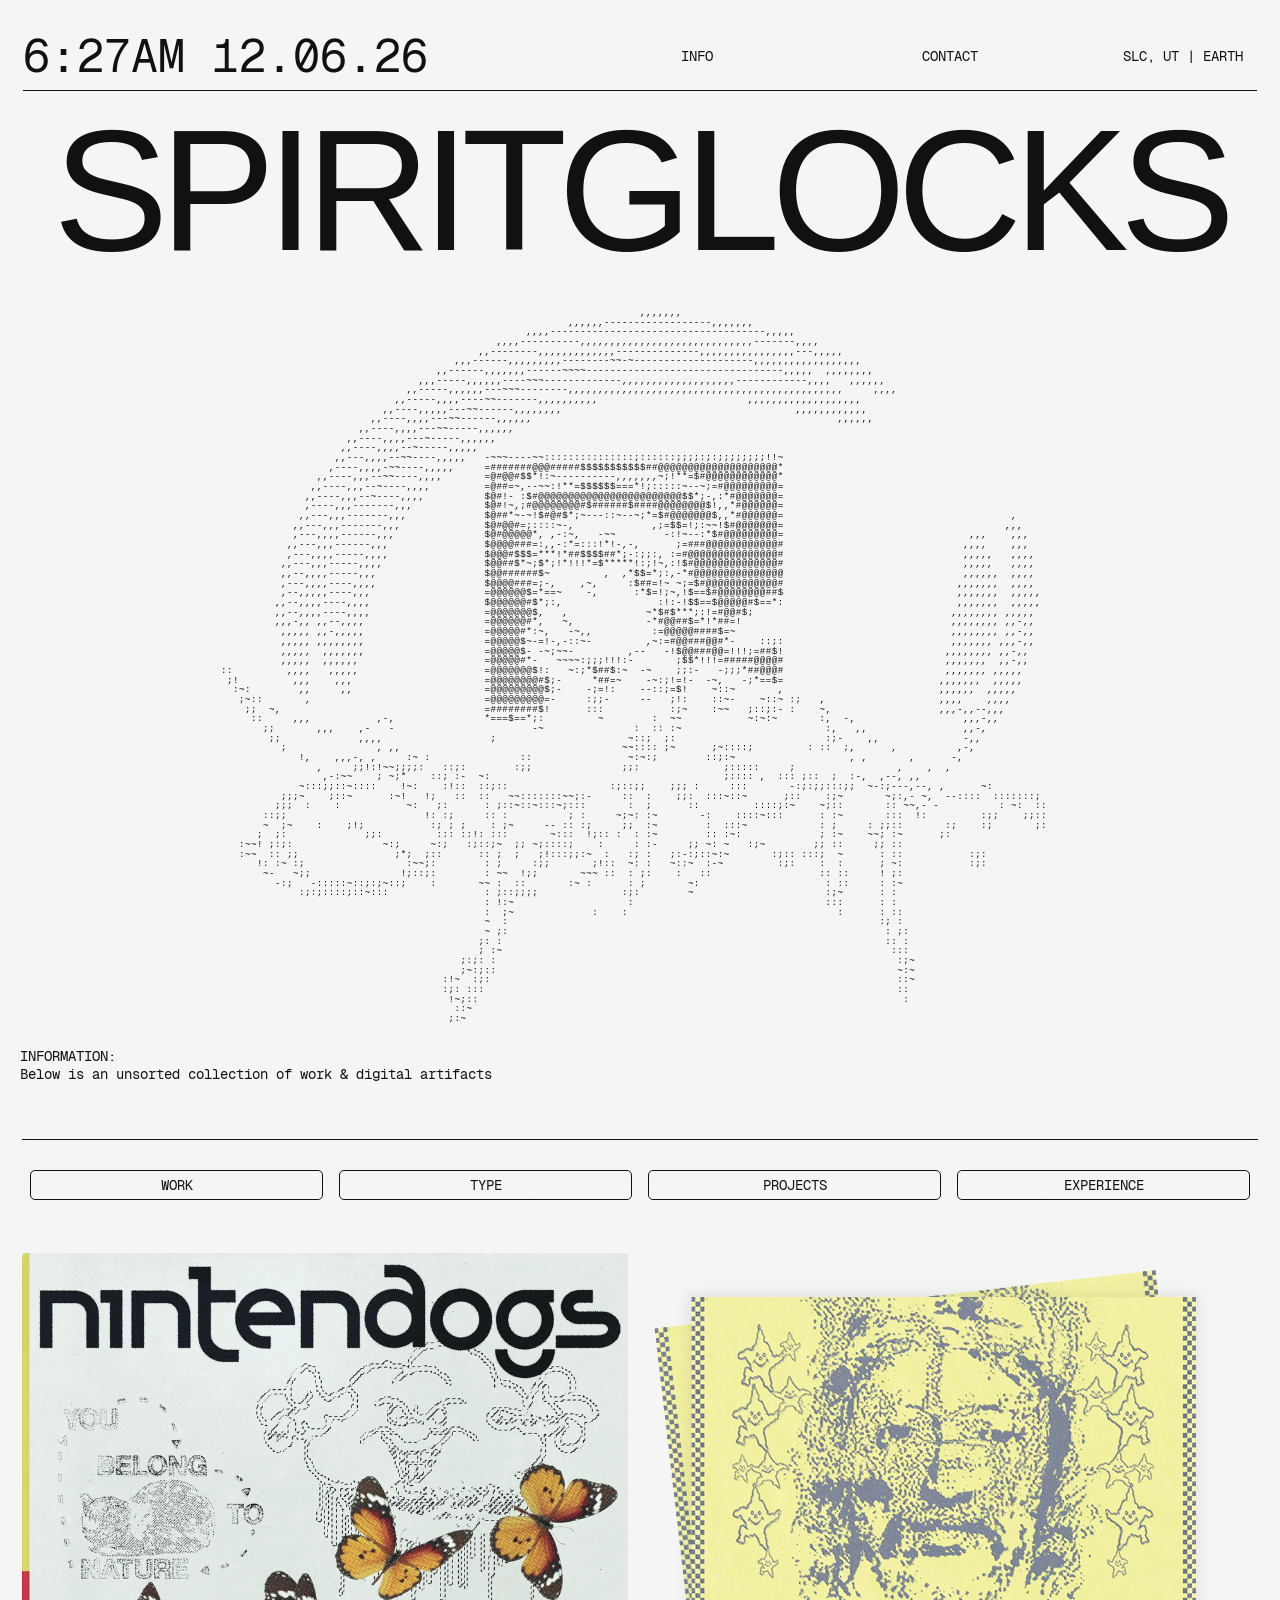
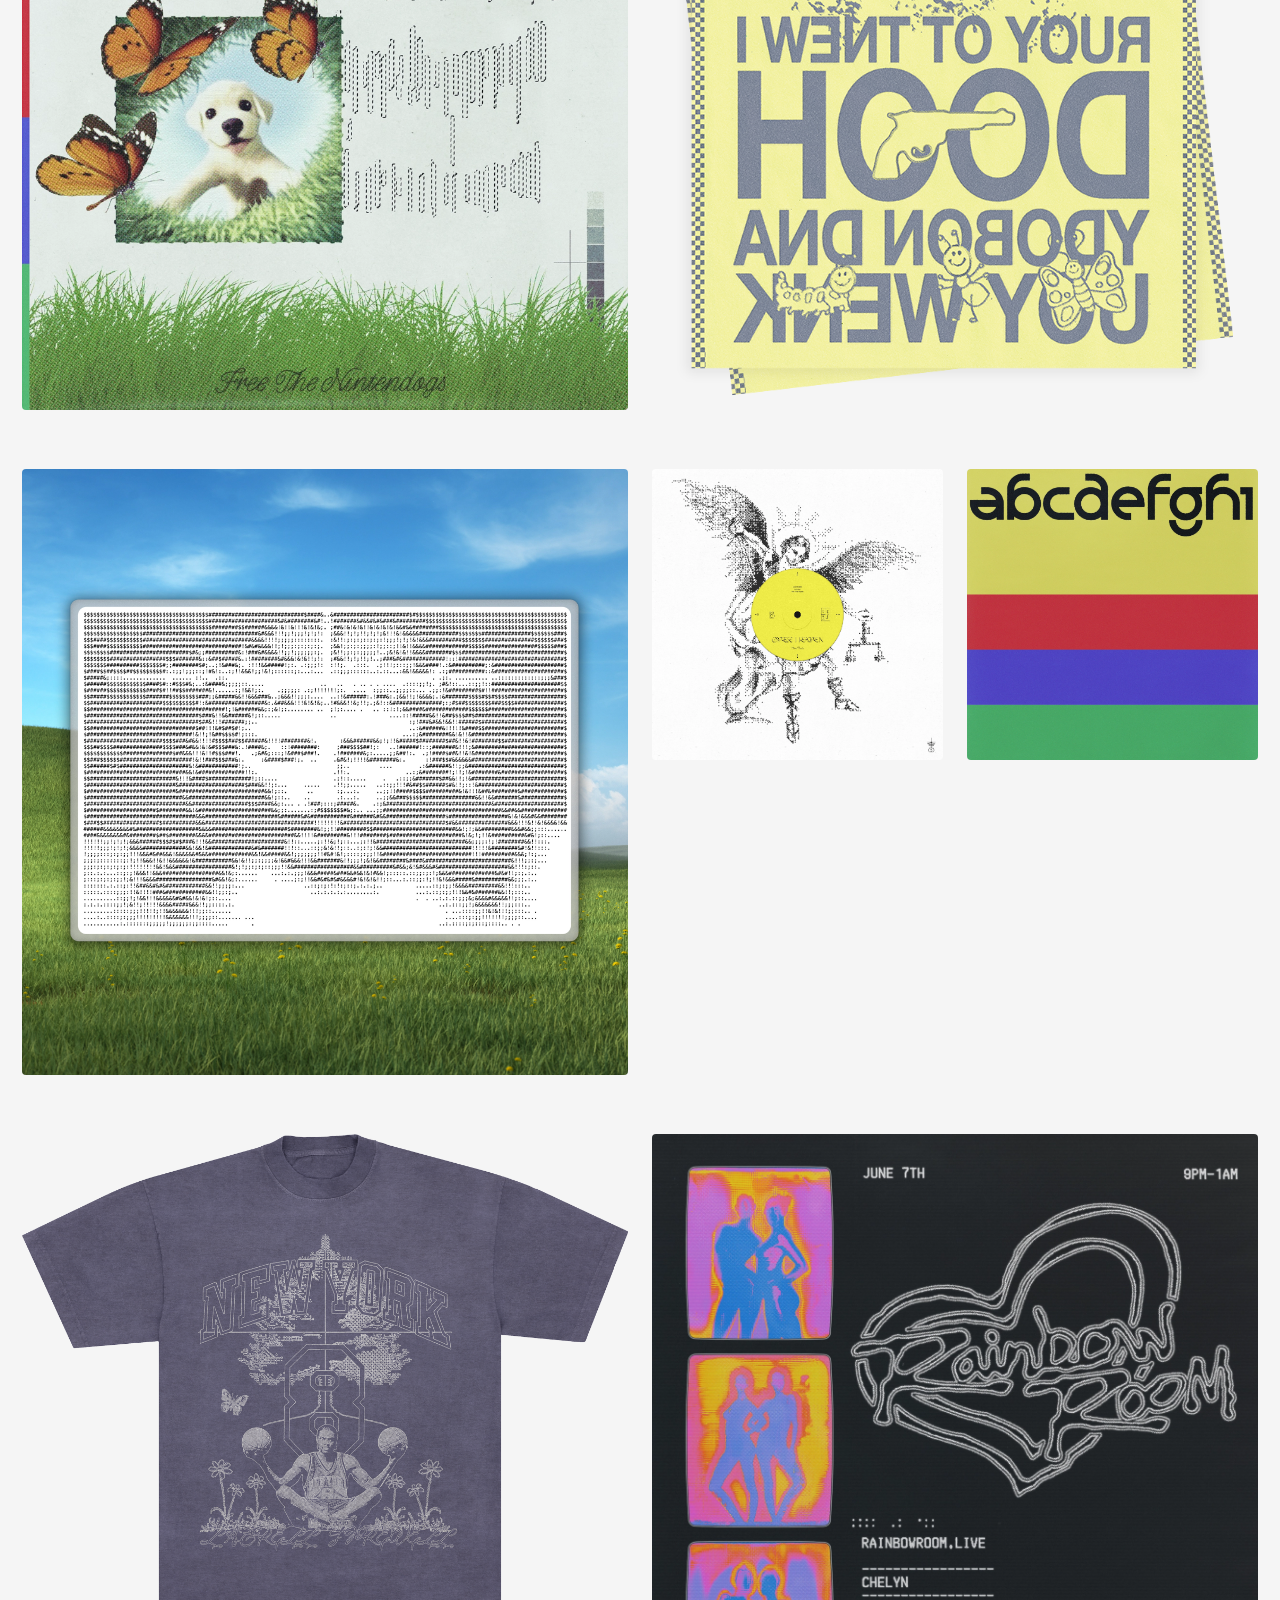
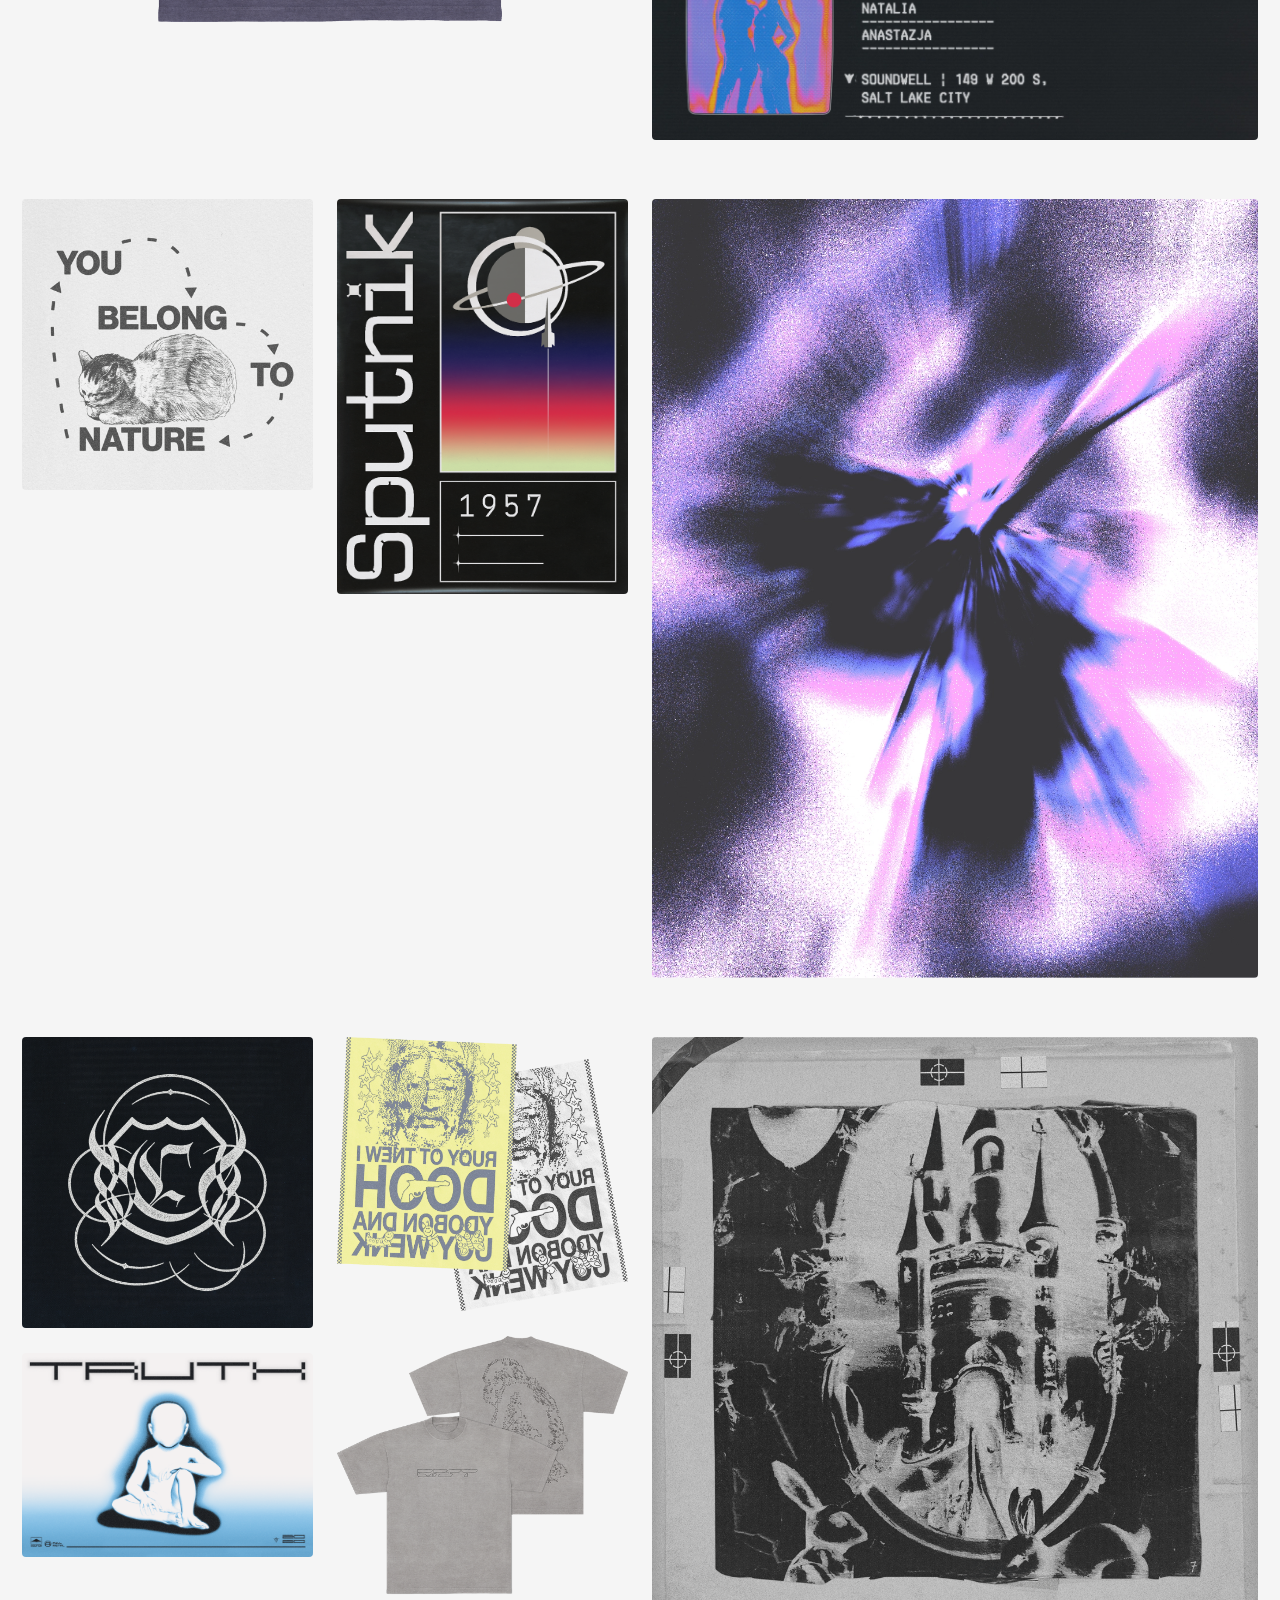
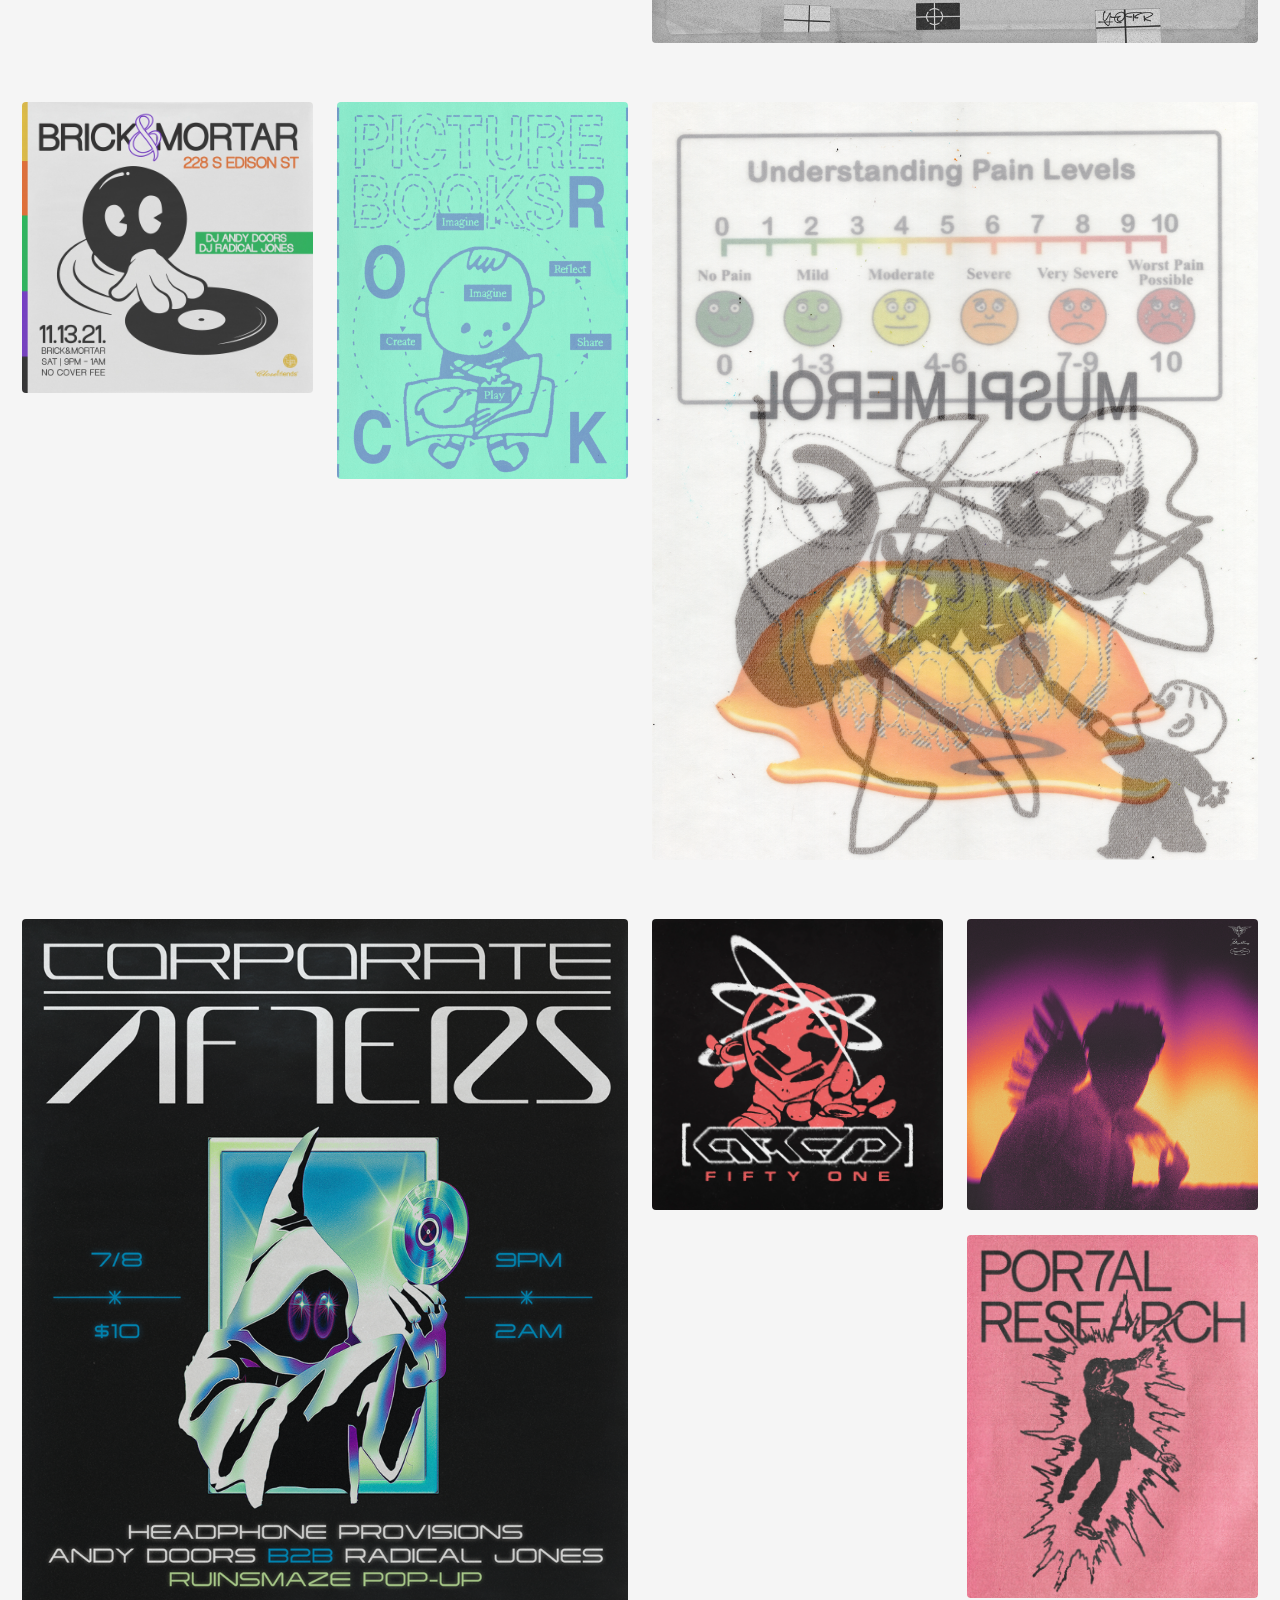
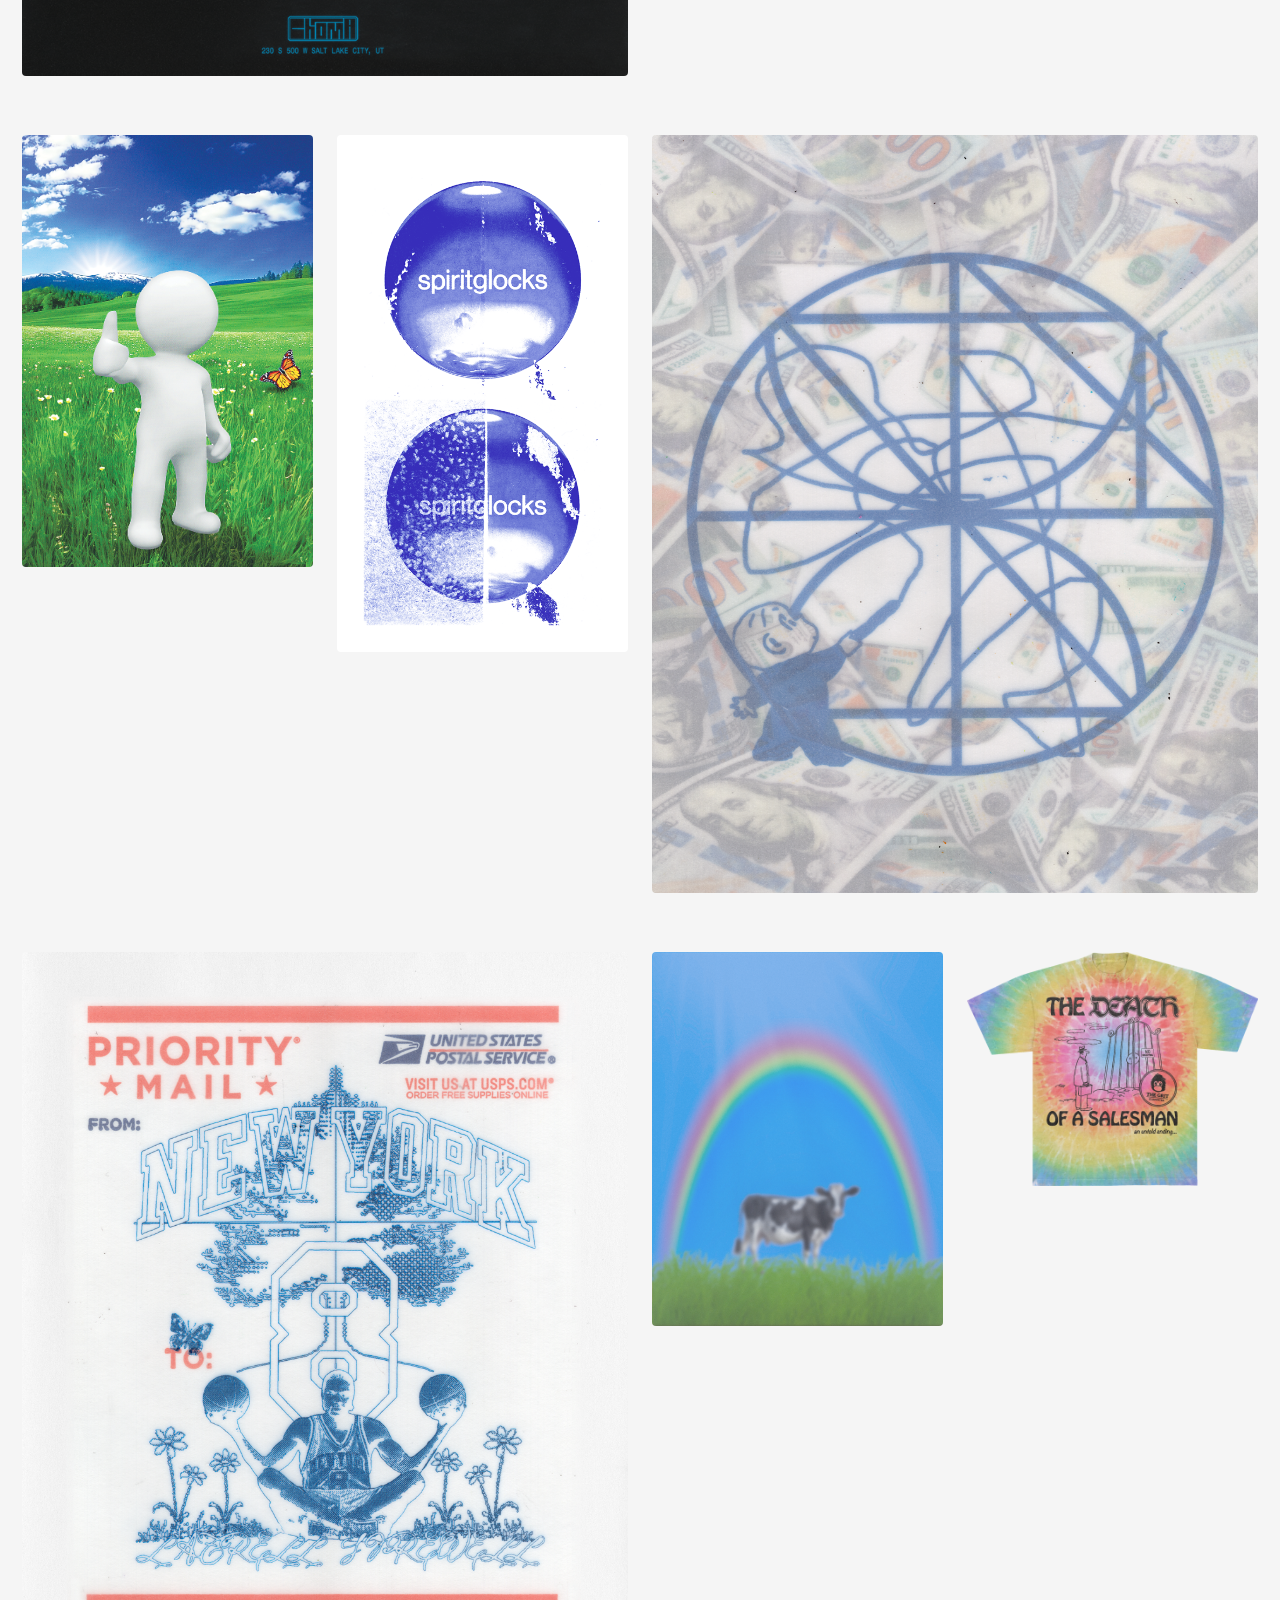
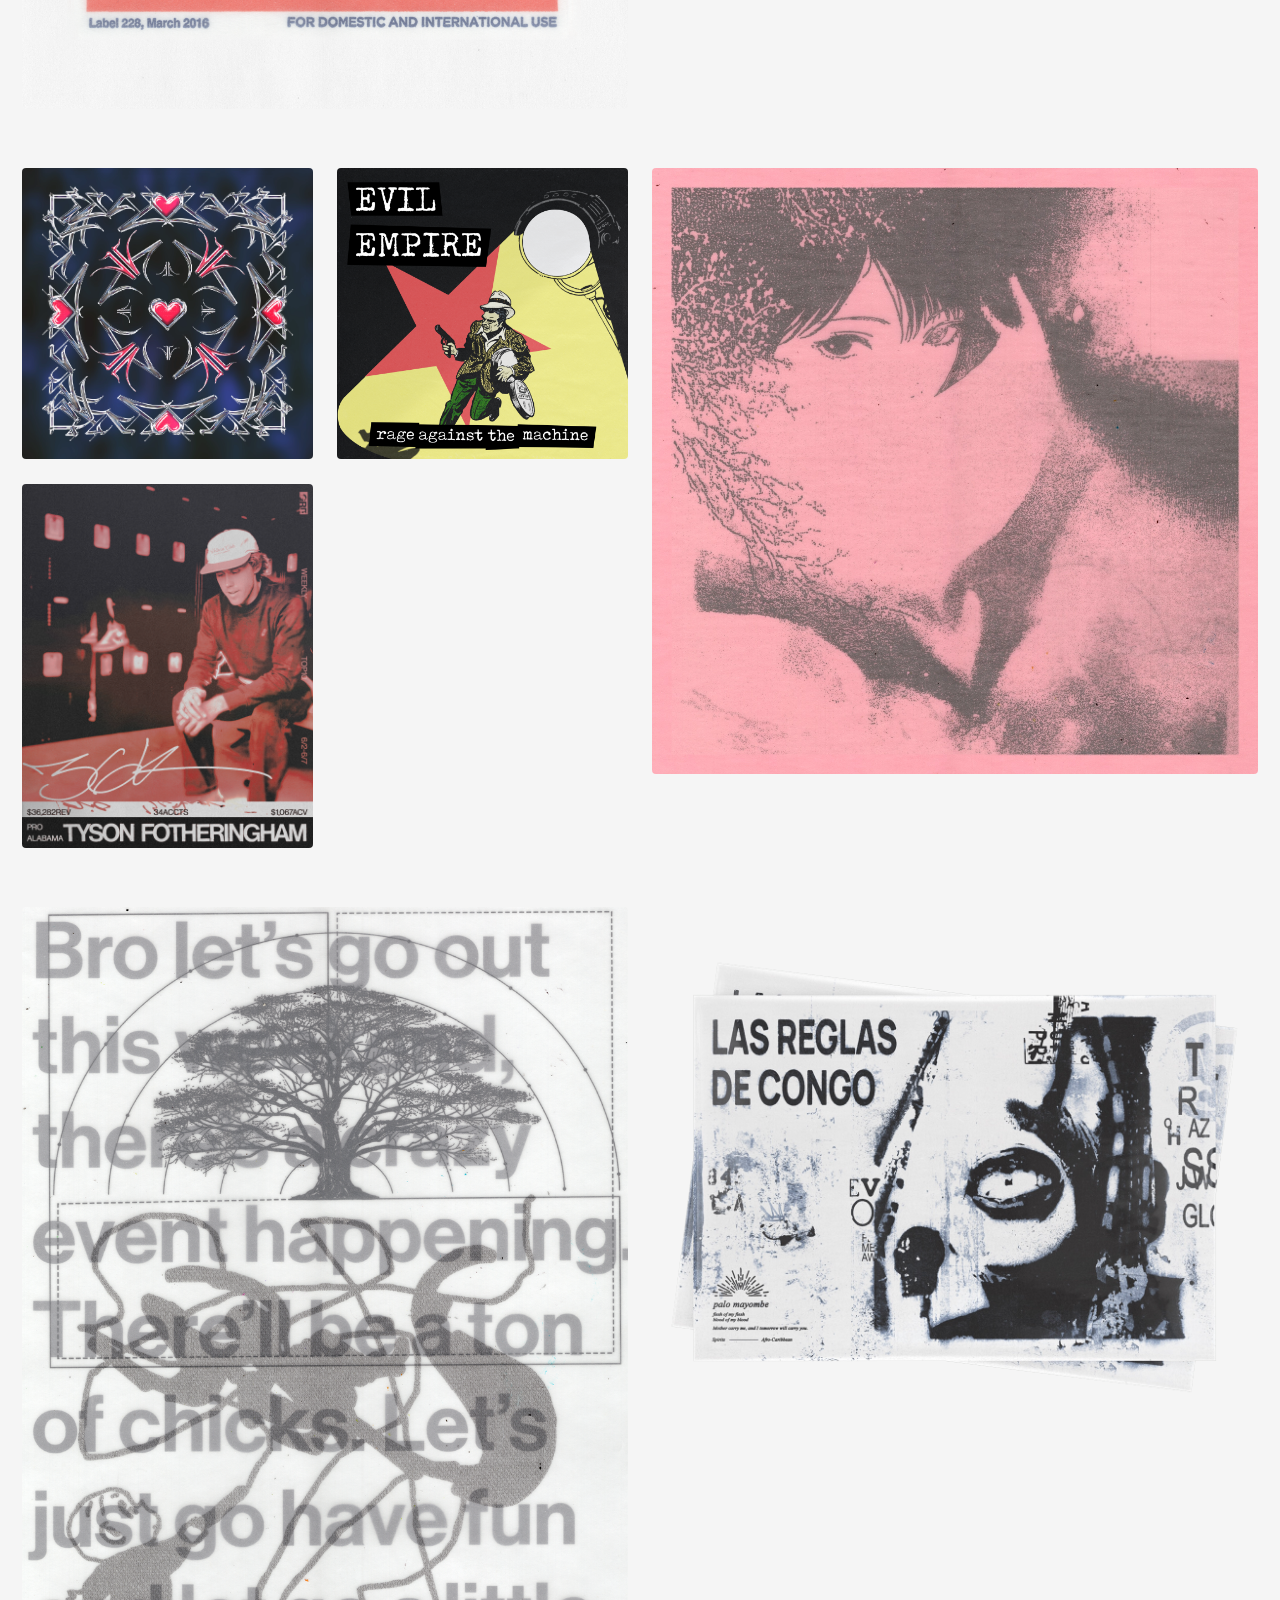
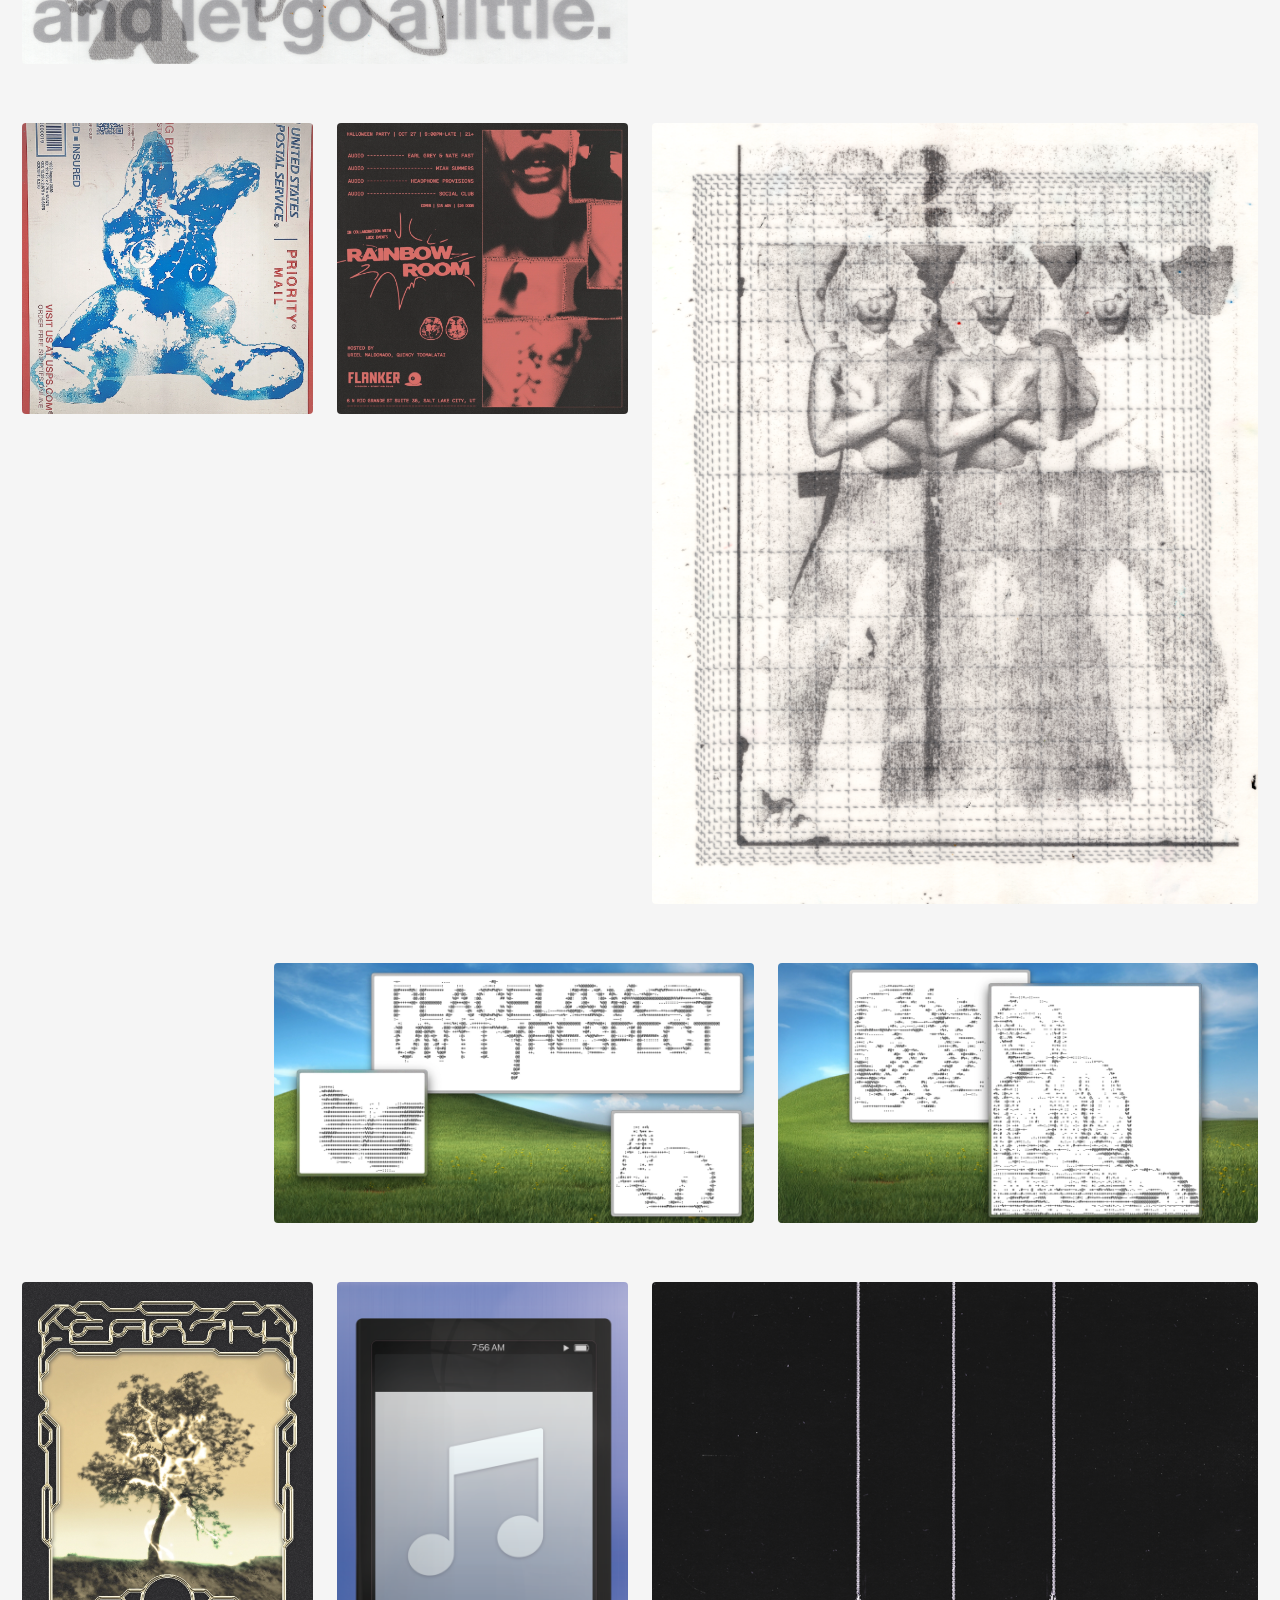
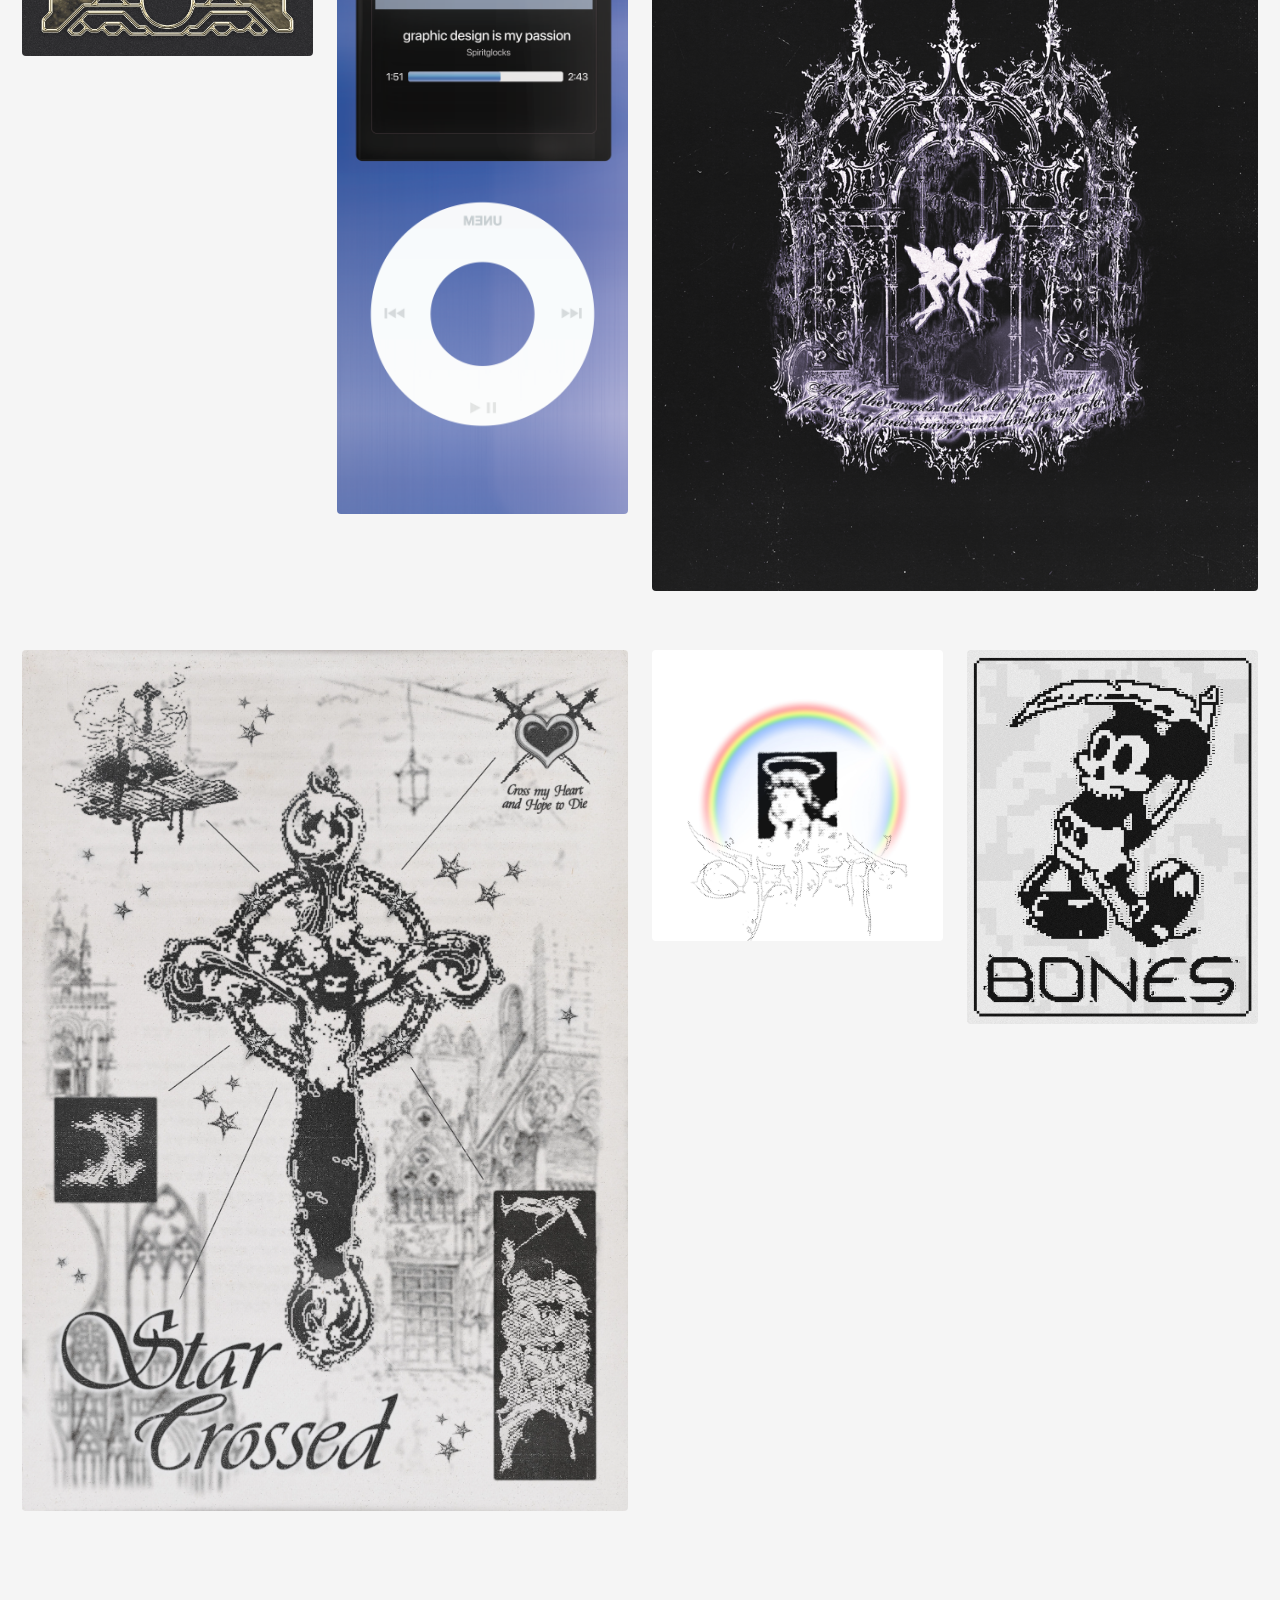
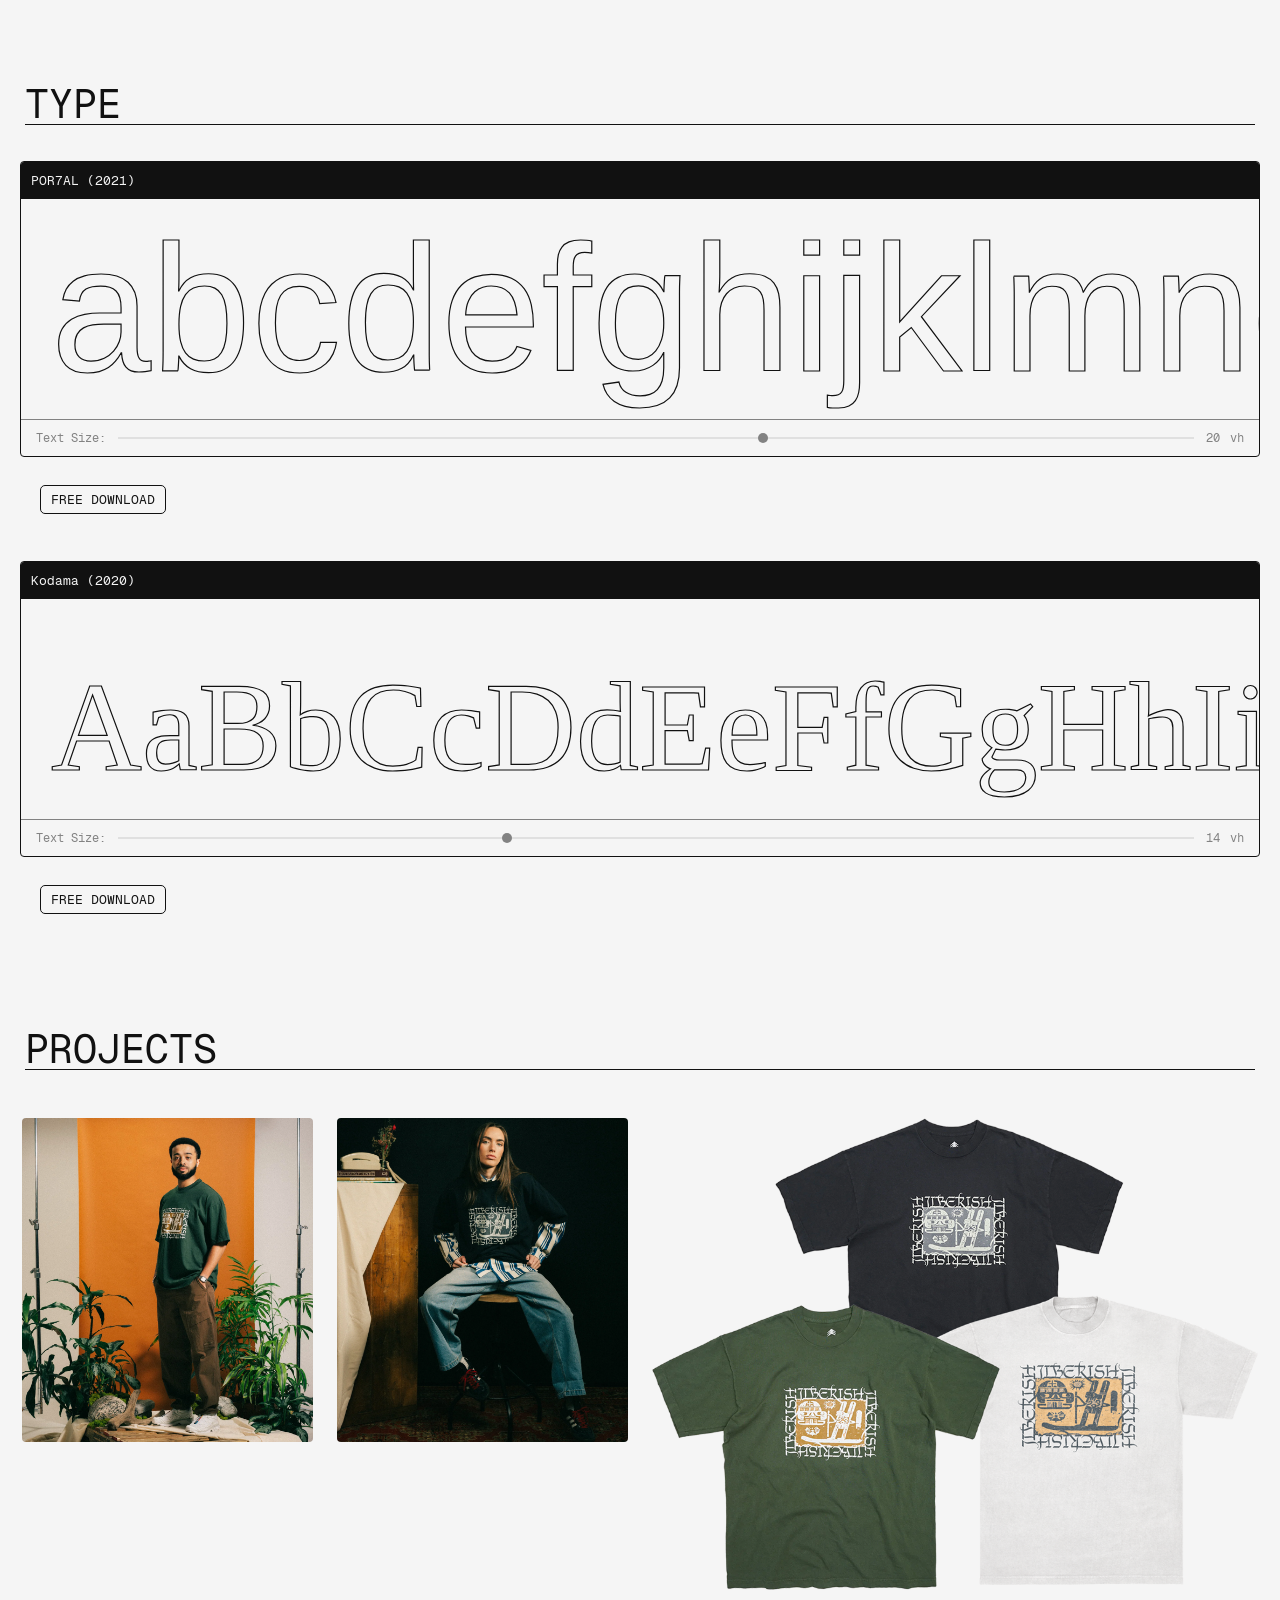
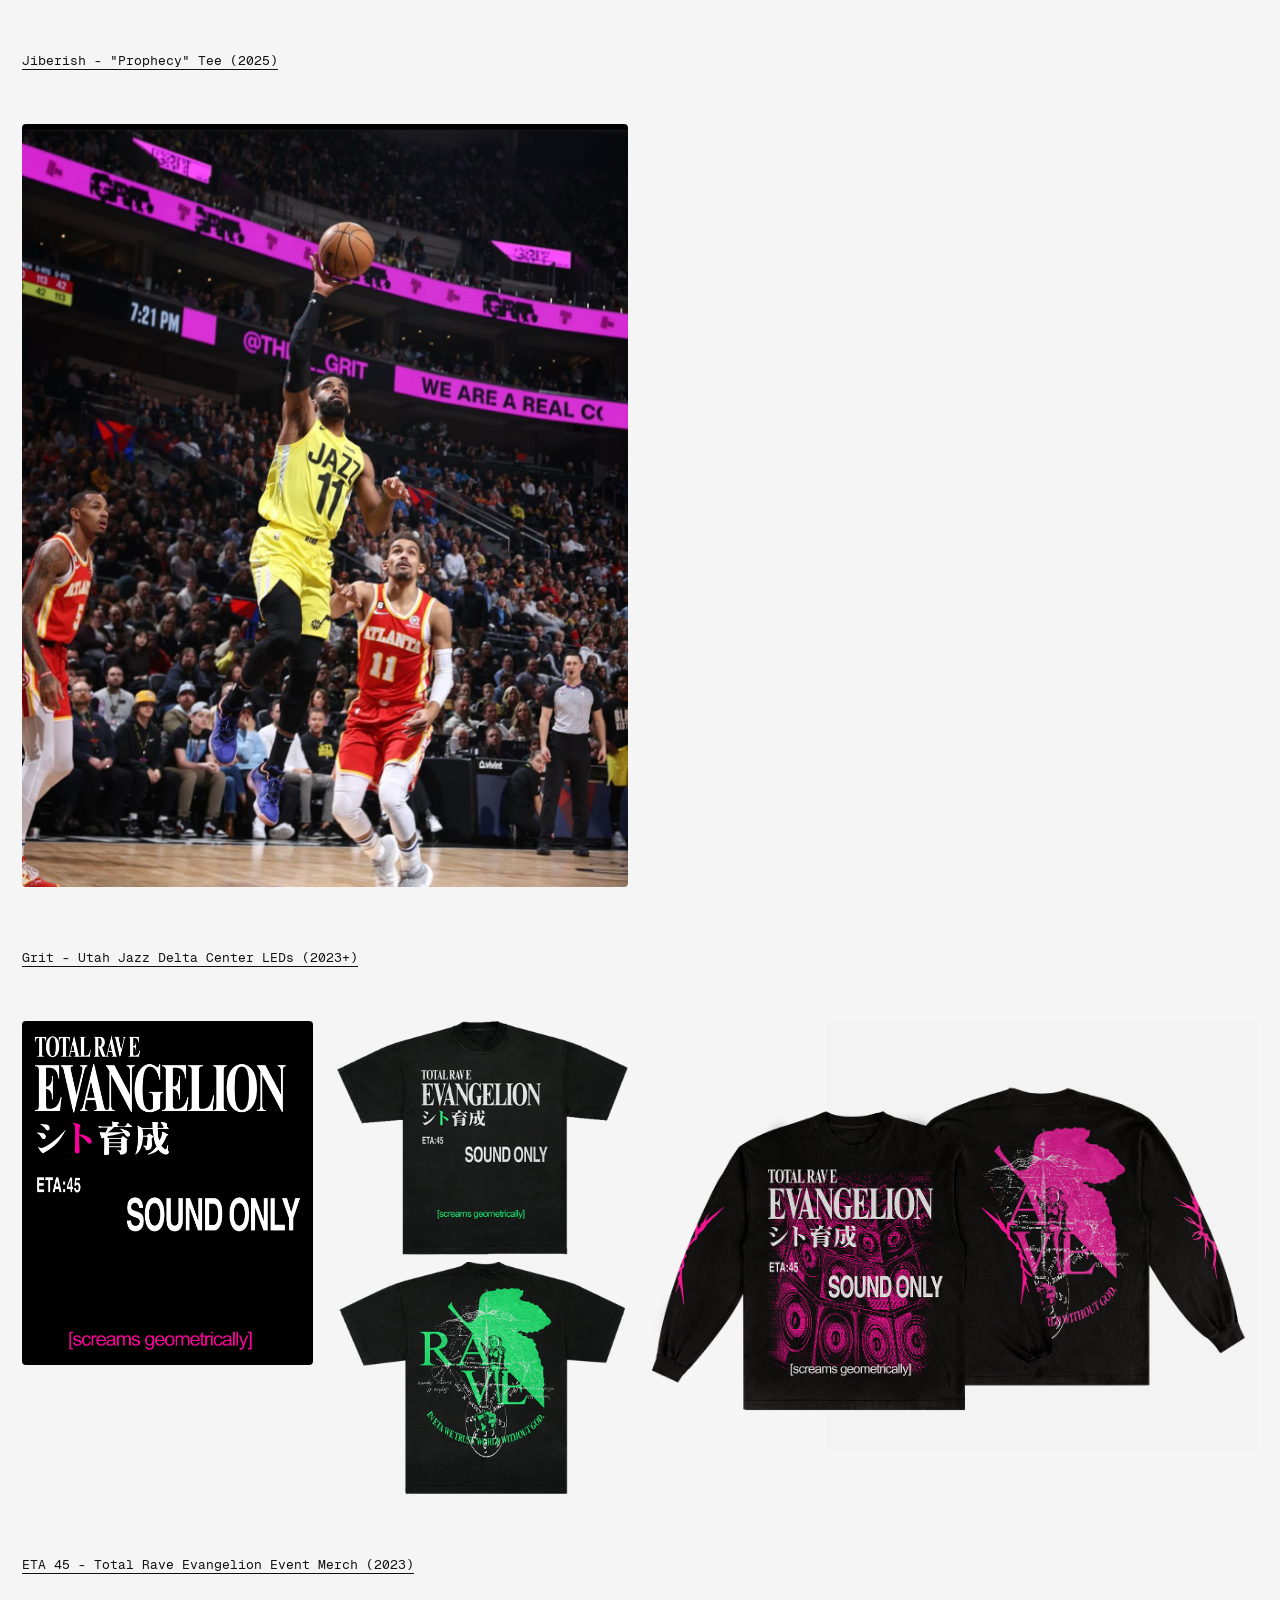
==== commit a80e6e48: "commit" ====
--- a/index.html
+++ b/index.html
@@ -297,7 +297,7 @@
         <div class="col md">
           <div class="thing">
             <img class="" loading="lazy" decoding="async" src="./img/bandana2.webp" alt="">
-            <img class="" loading="lazy" decoding="async" src="./img/GRITlabel.webp" alt="">
+            <img class="" loading="lazy" decoding="async" src="./img/08_Tyson Fotheringham.webp" alt="">
           </div>
         </div>
 
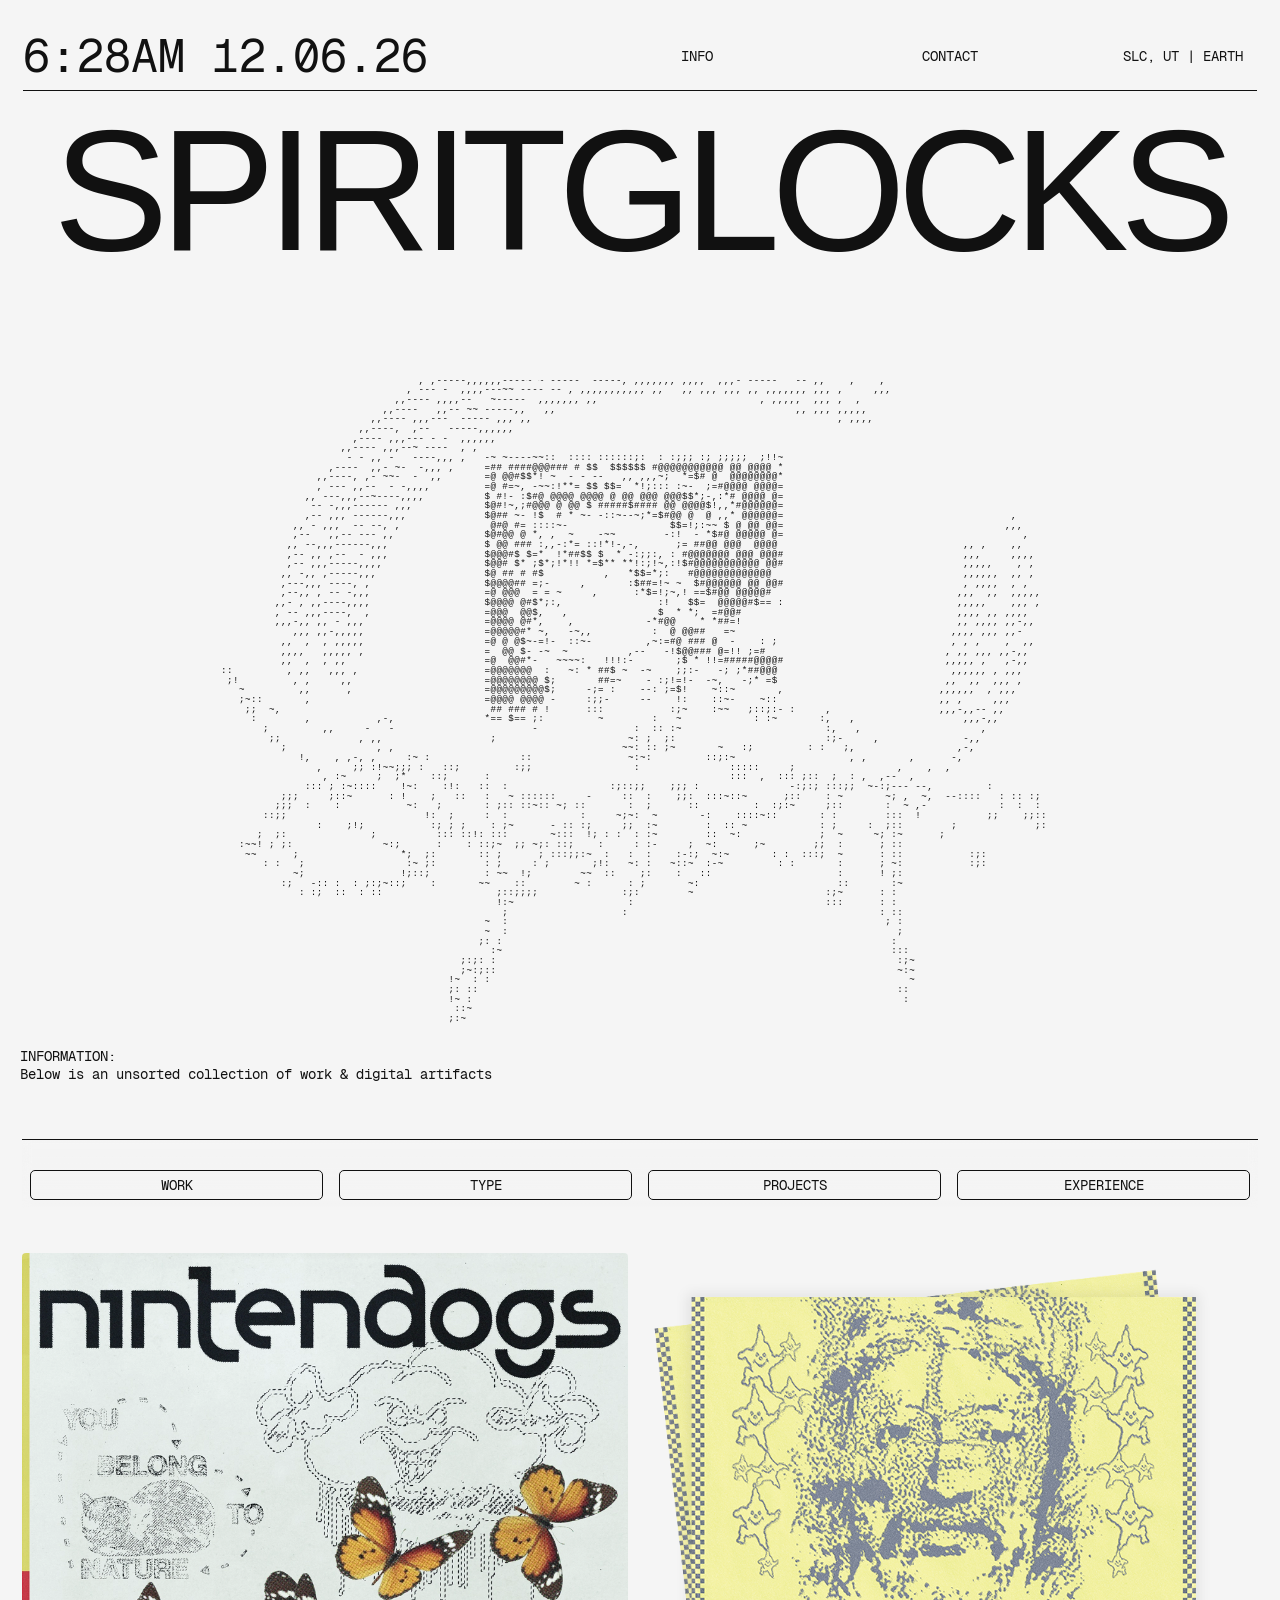
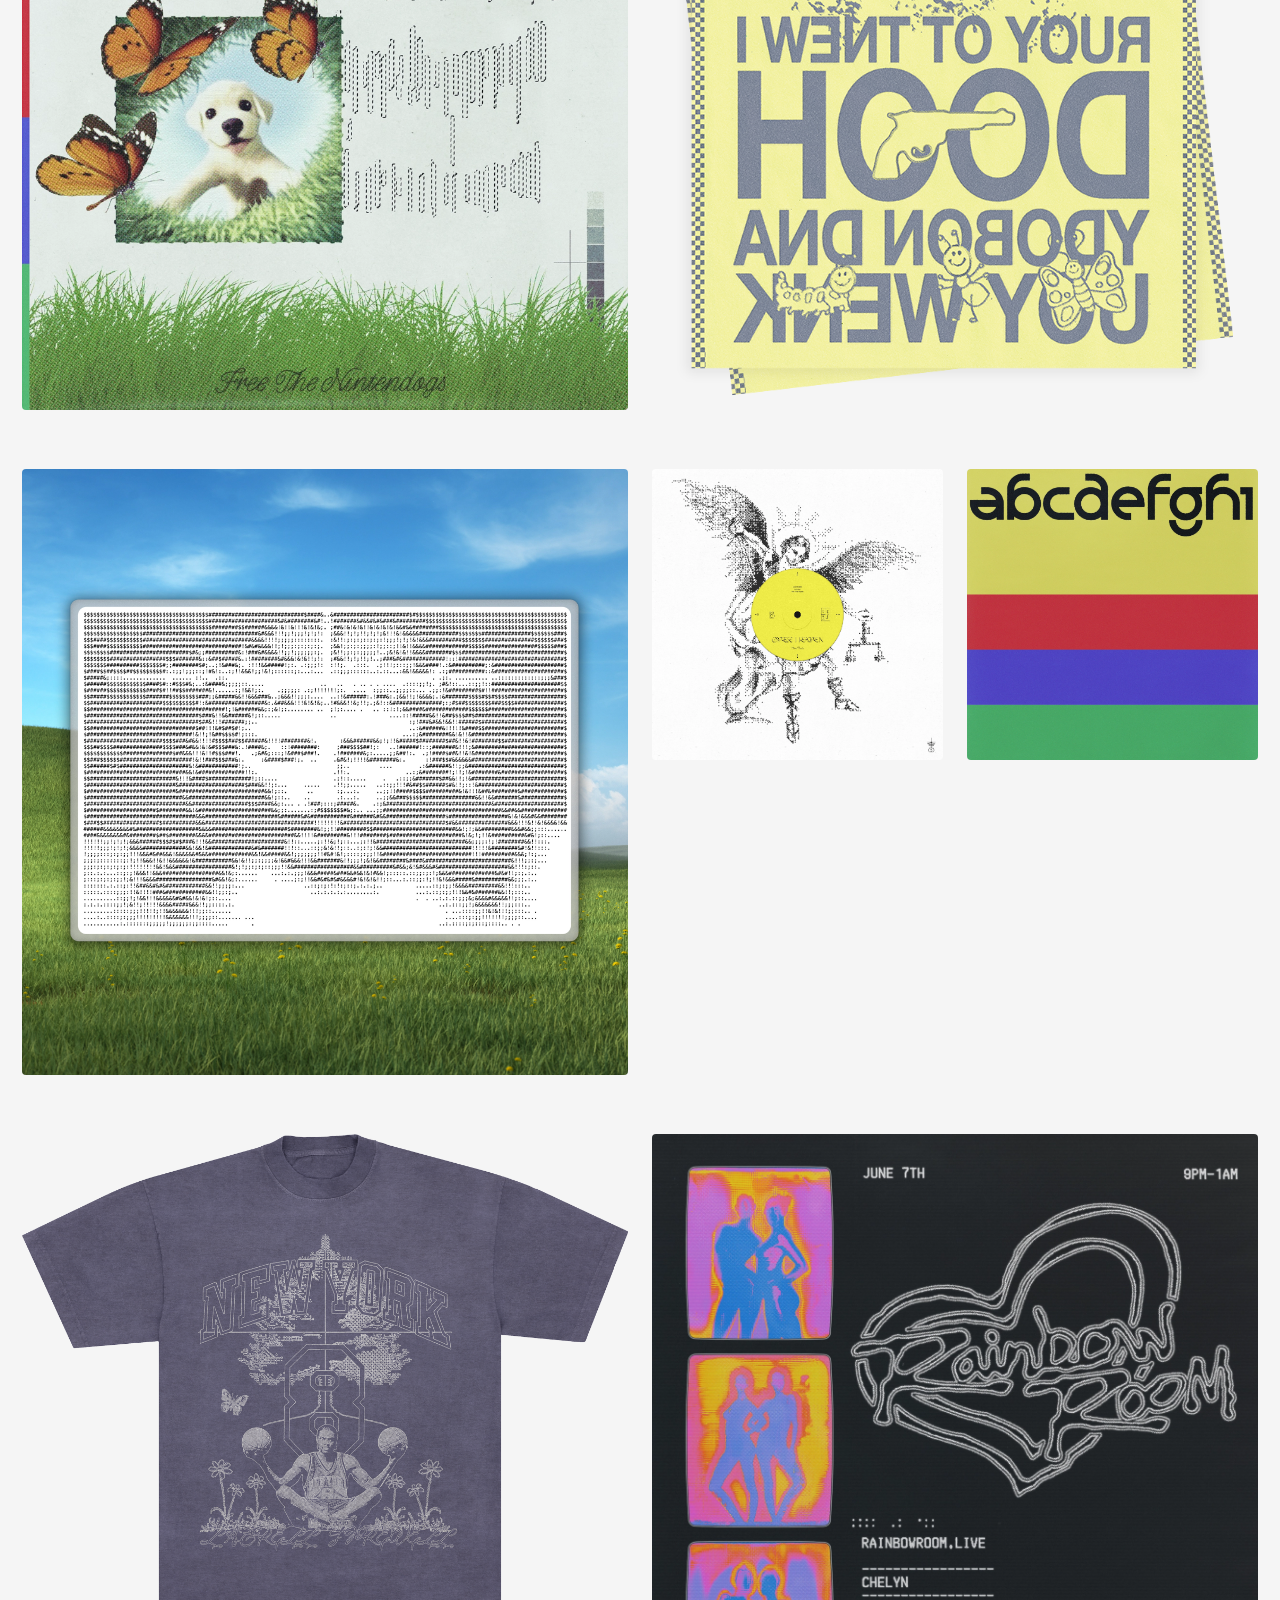
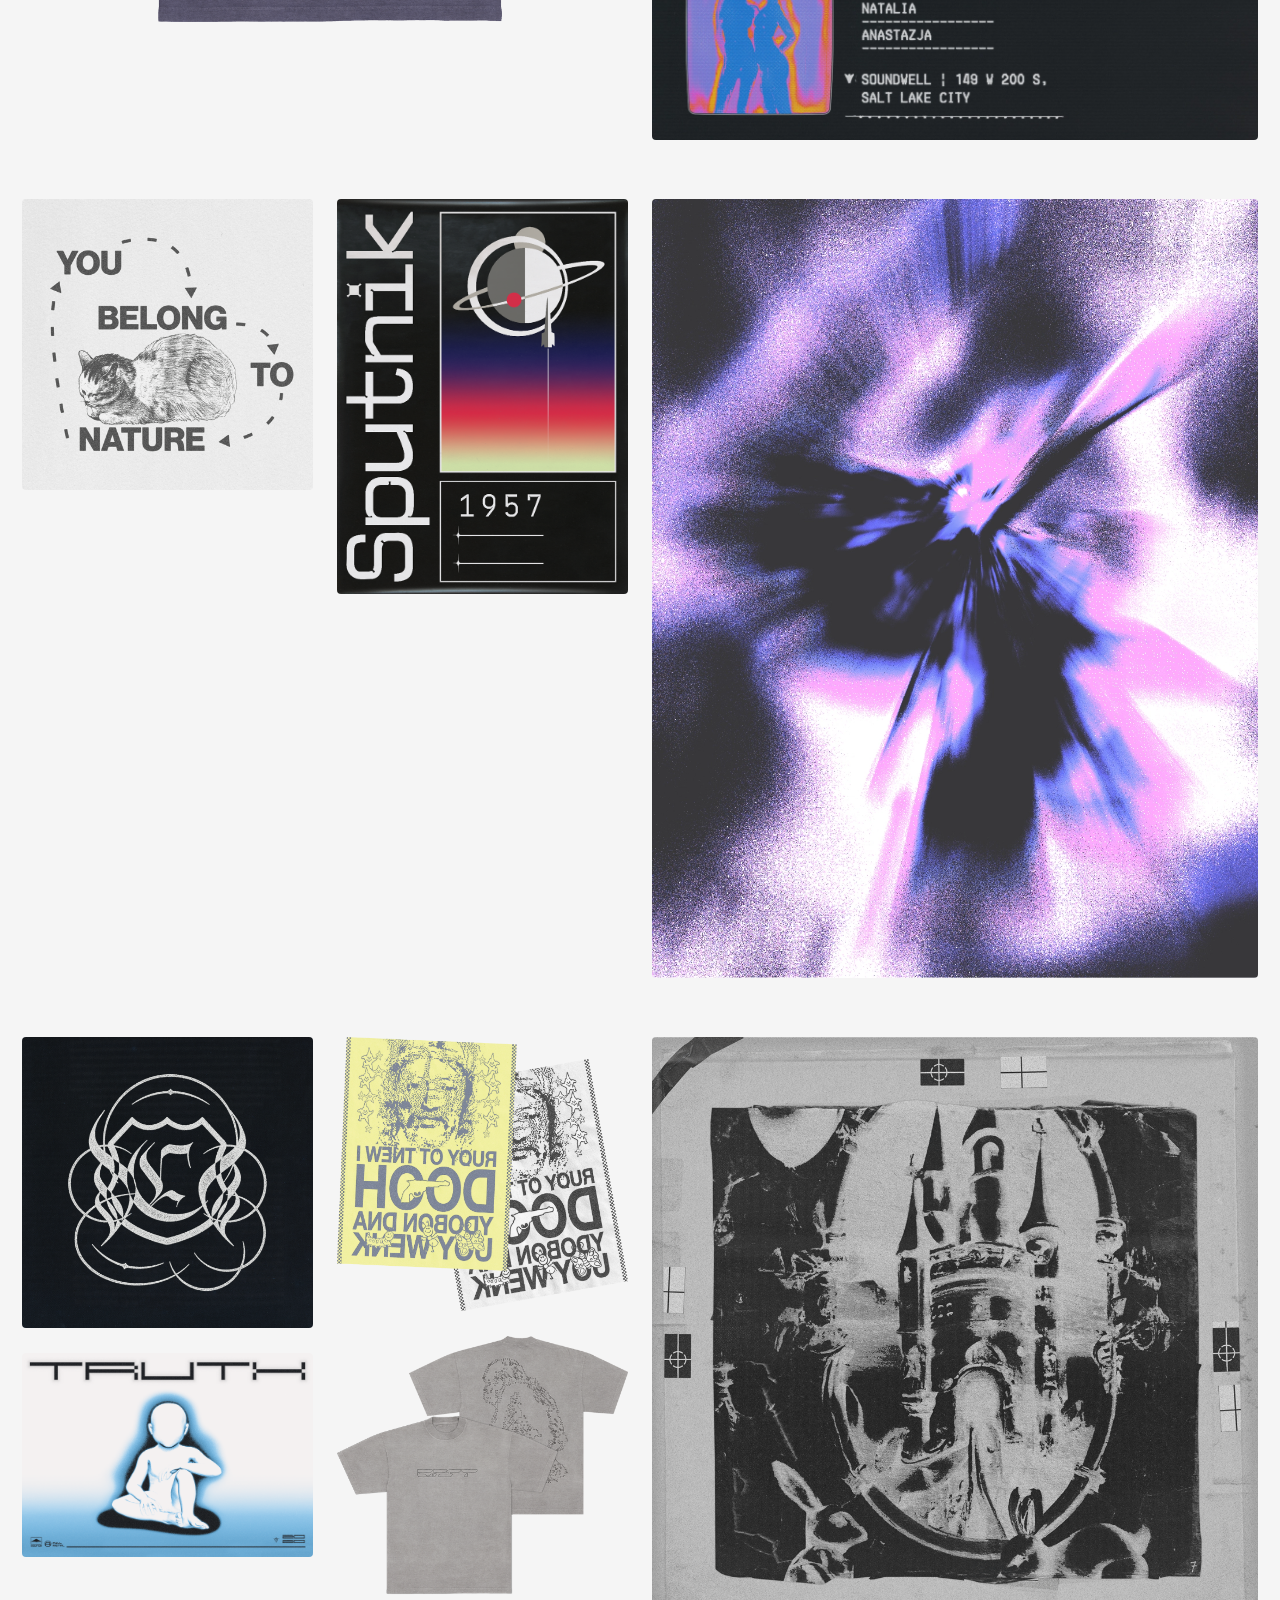
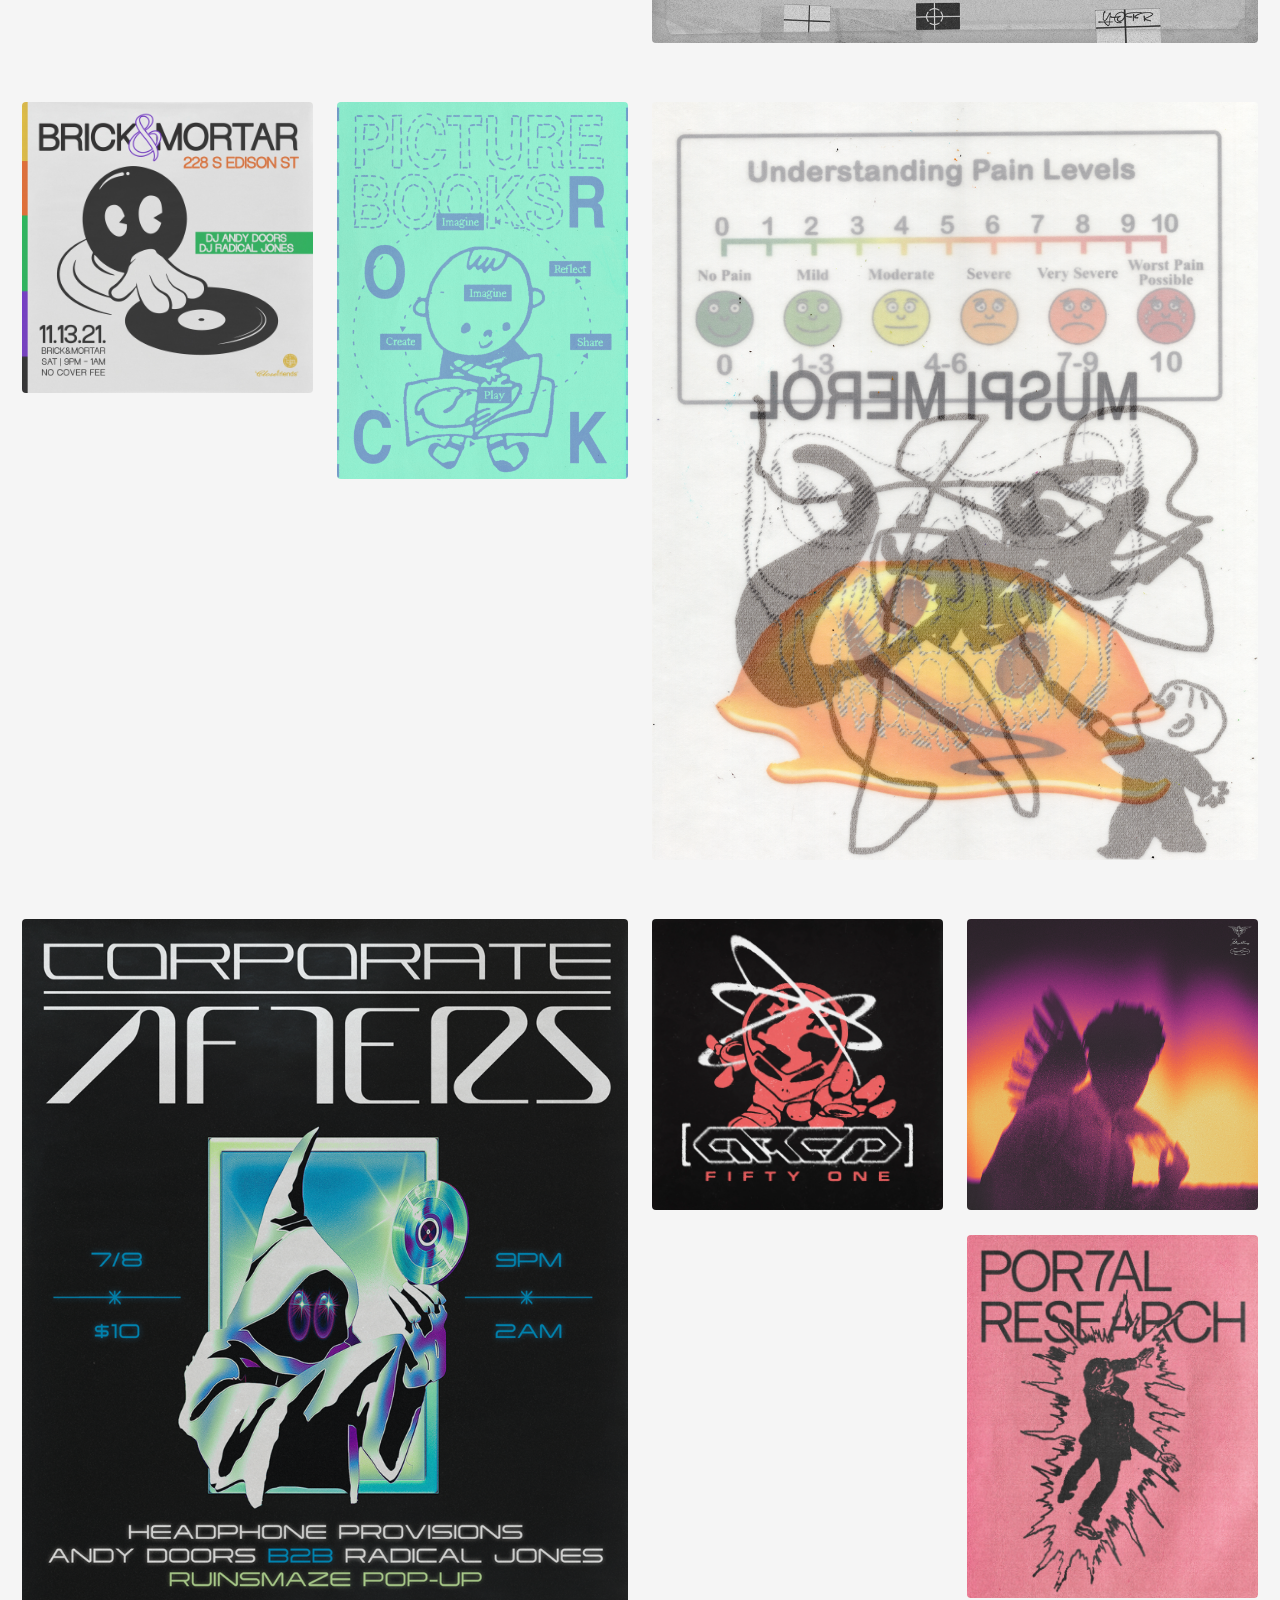
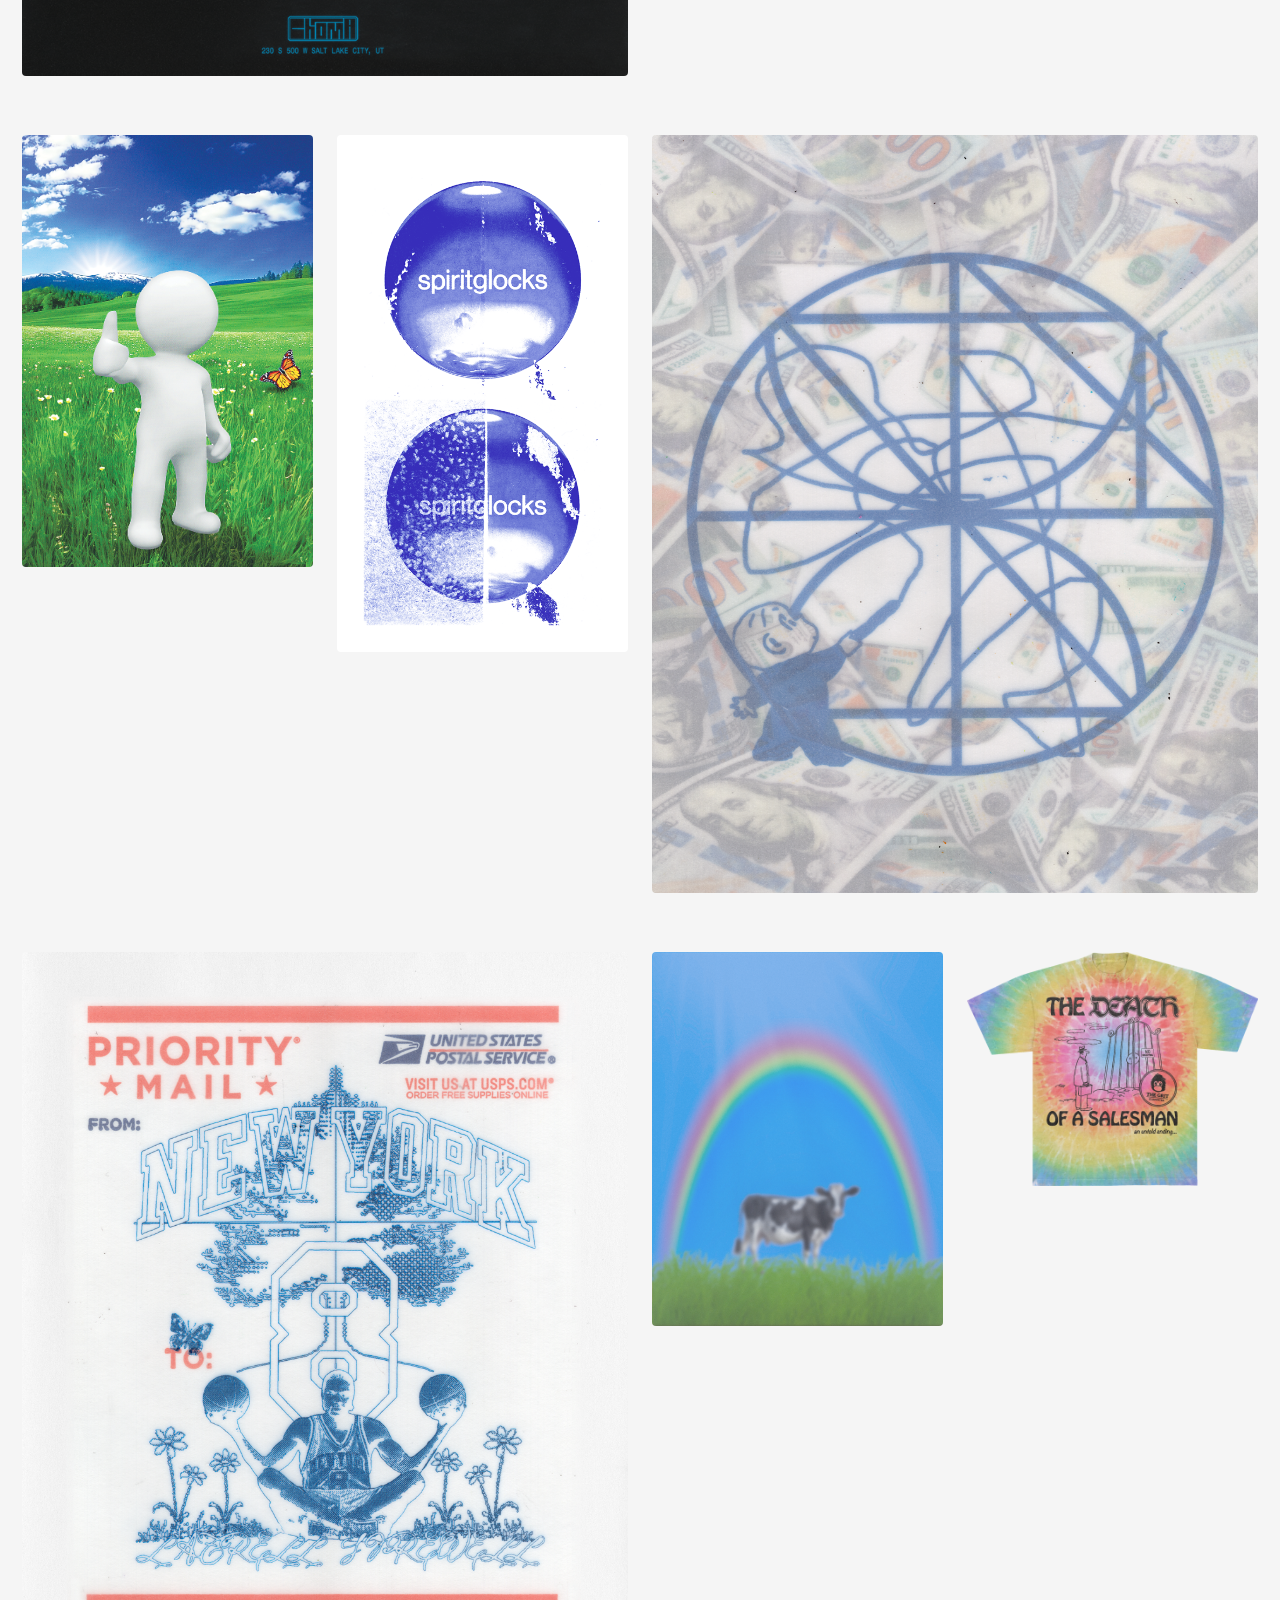
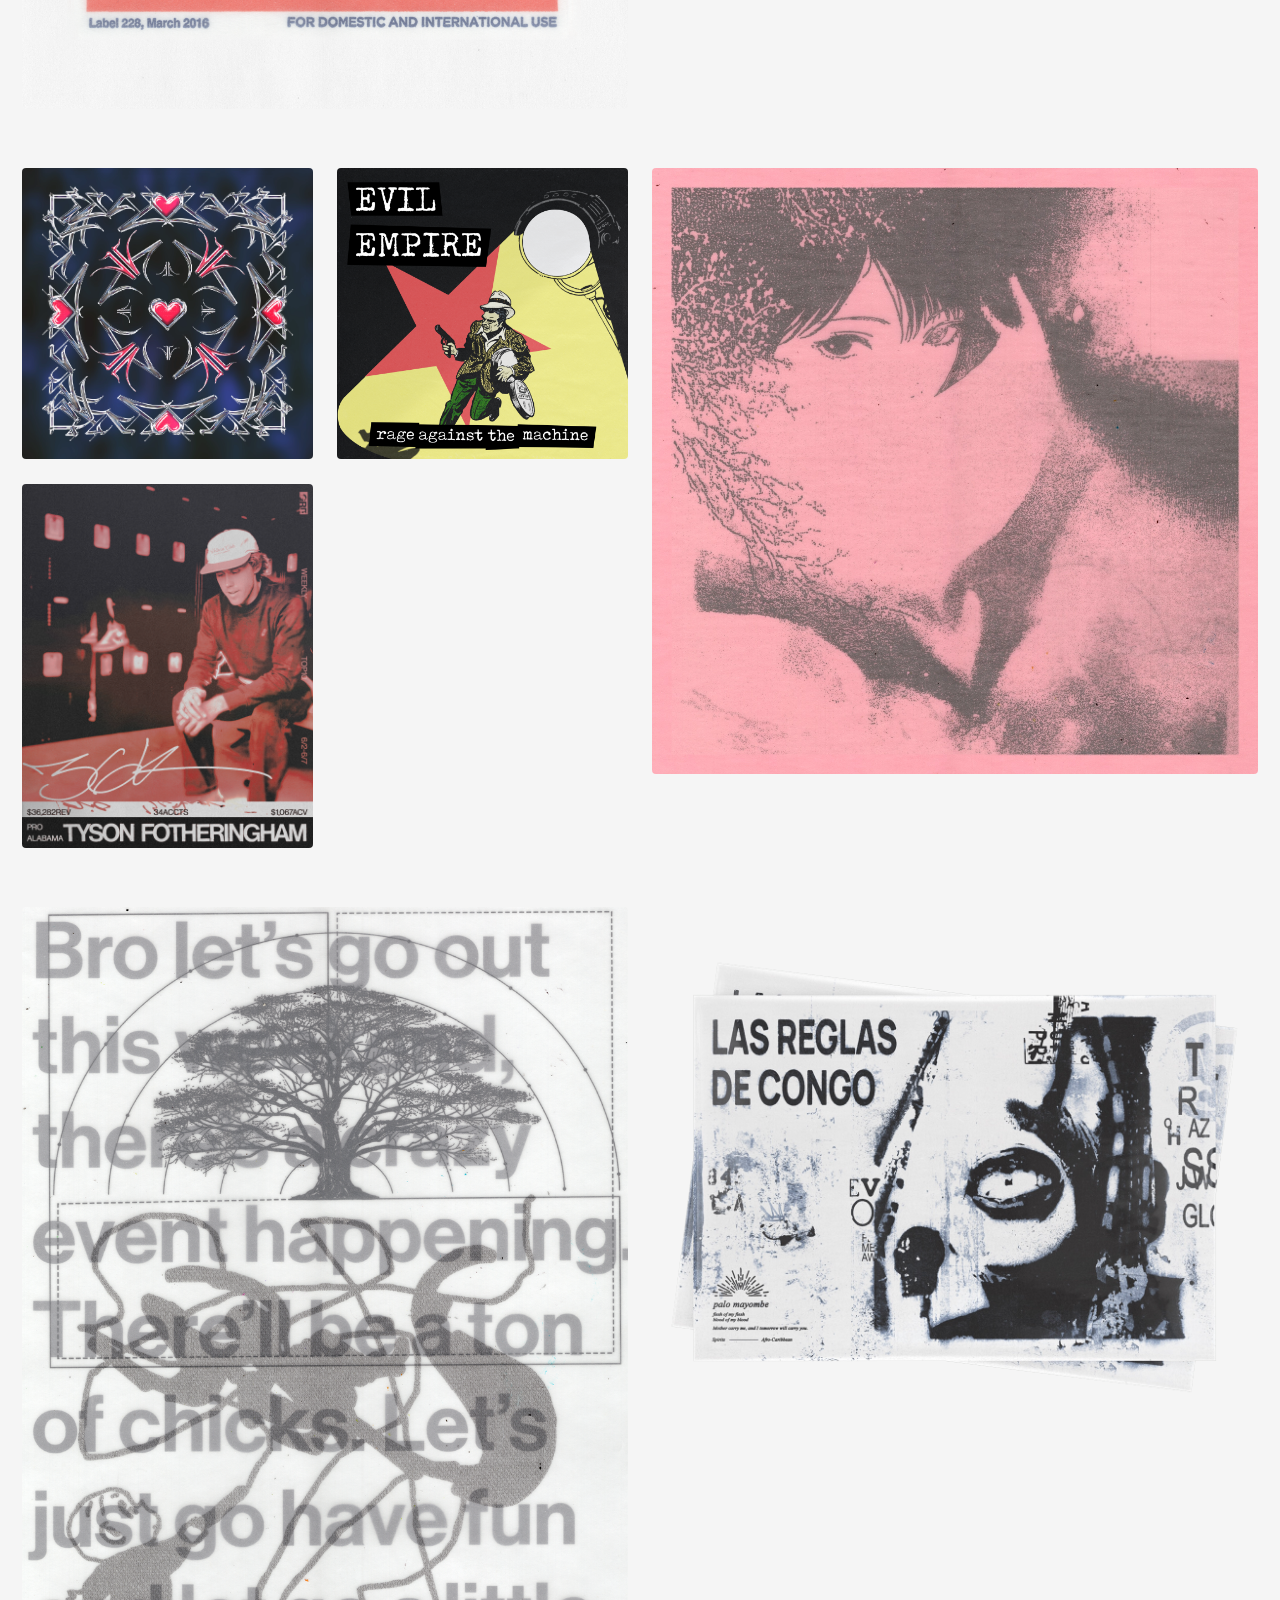
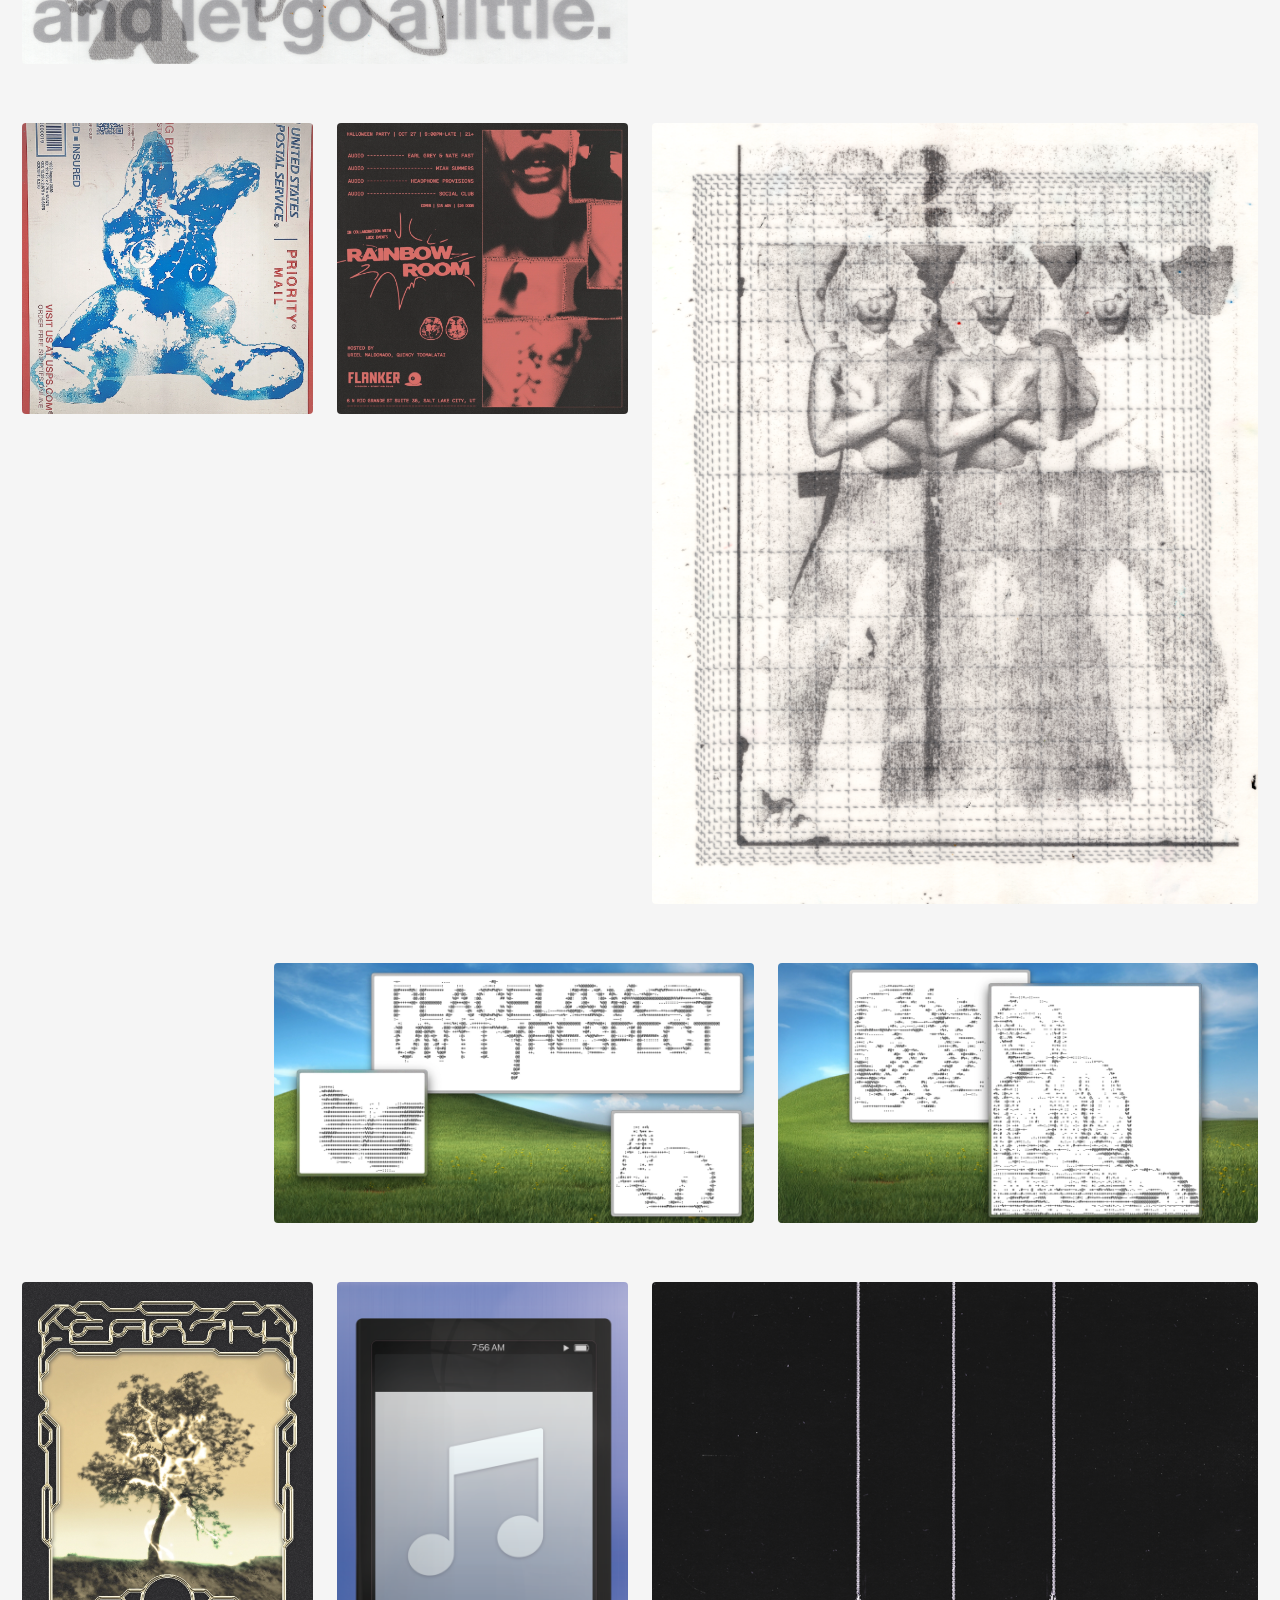
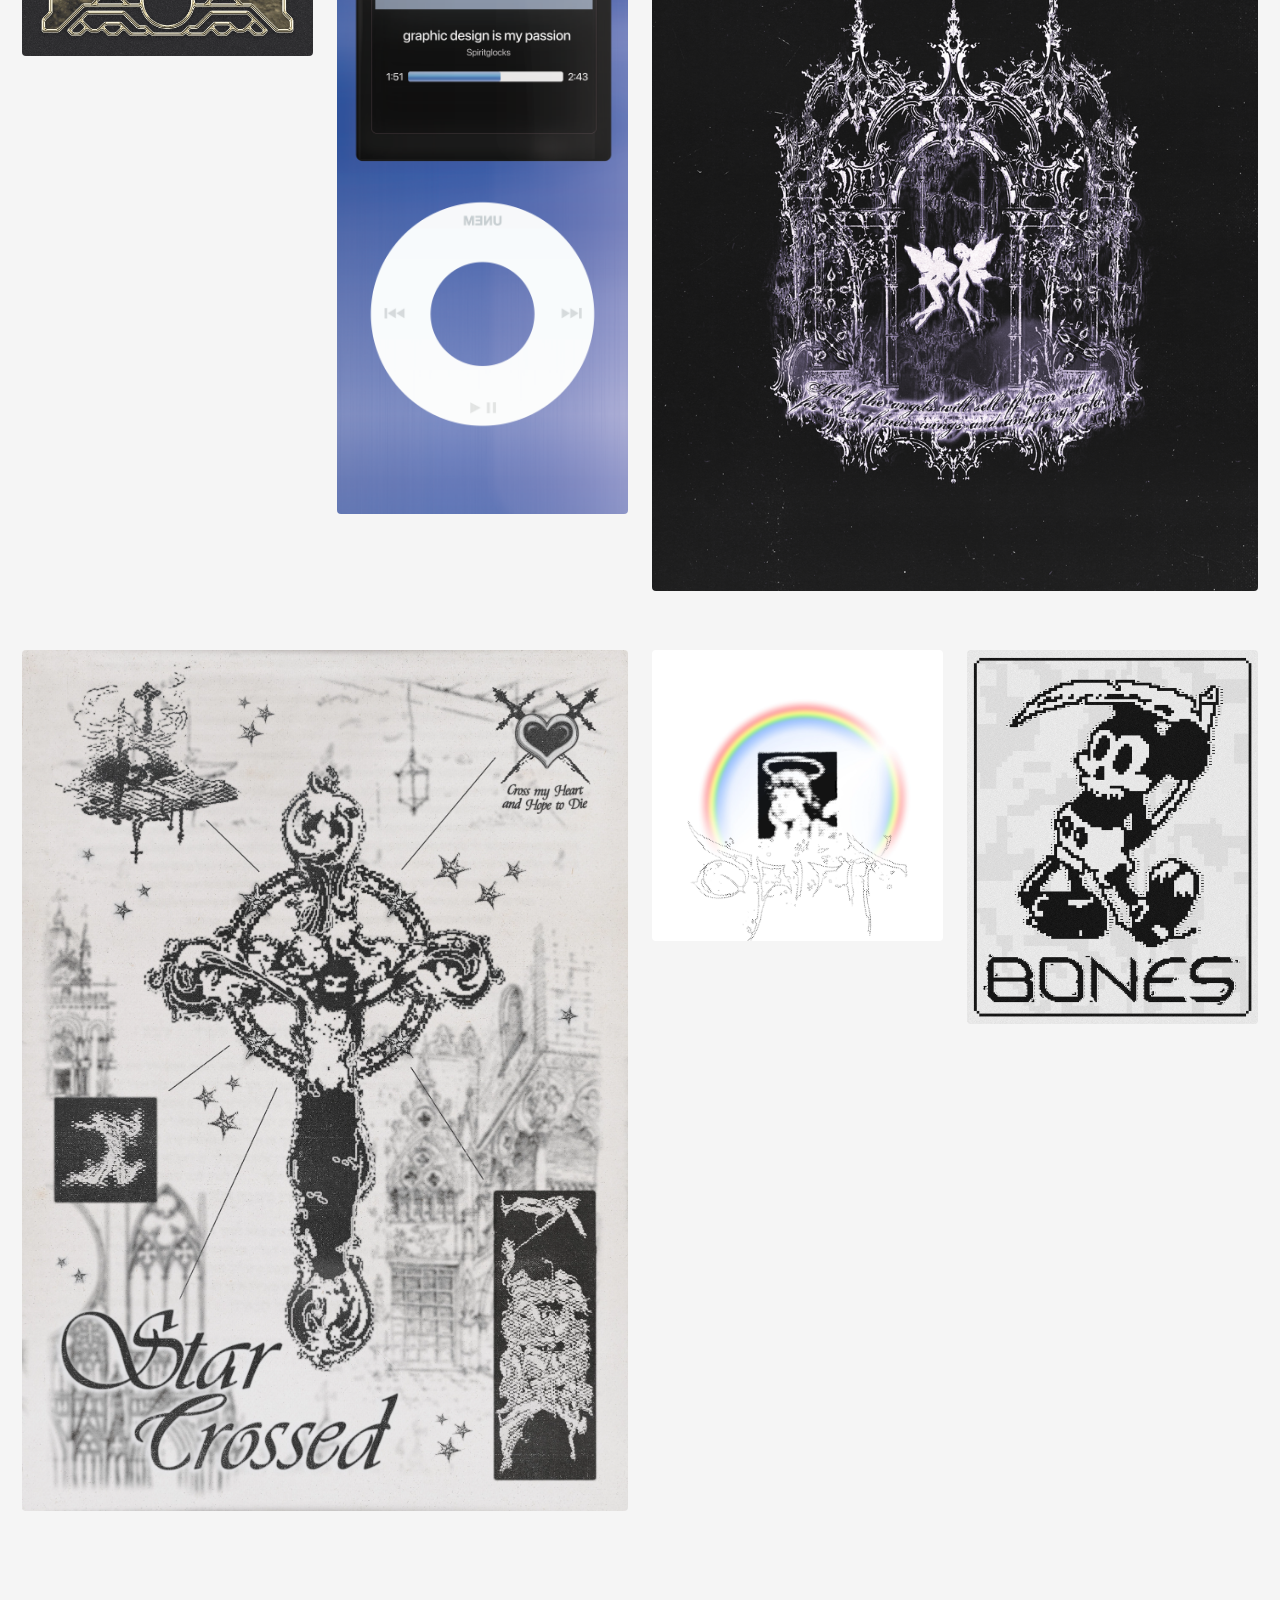
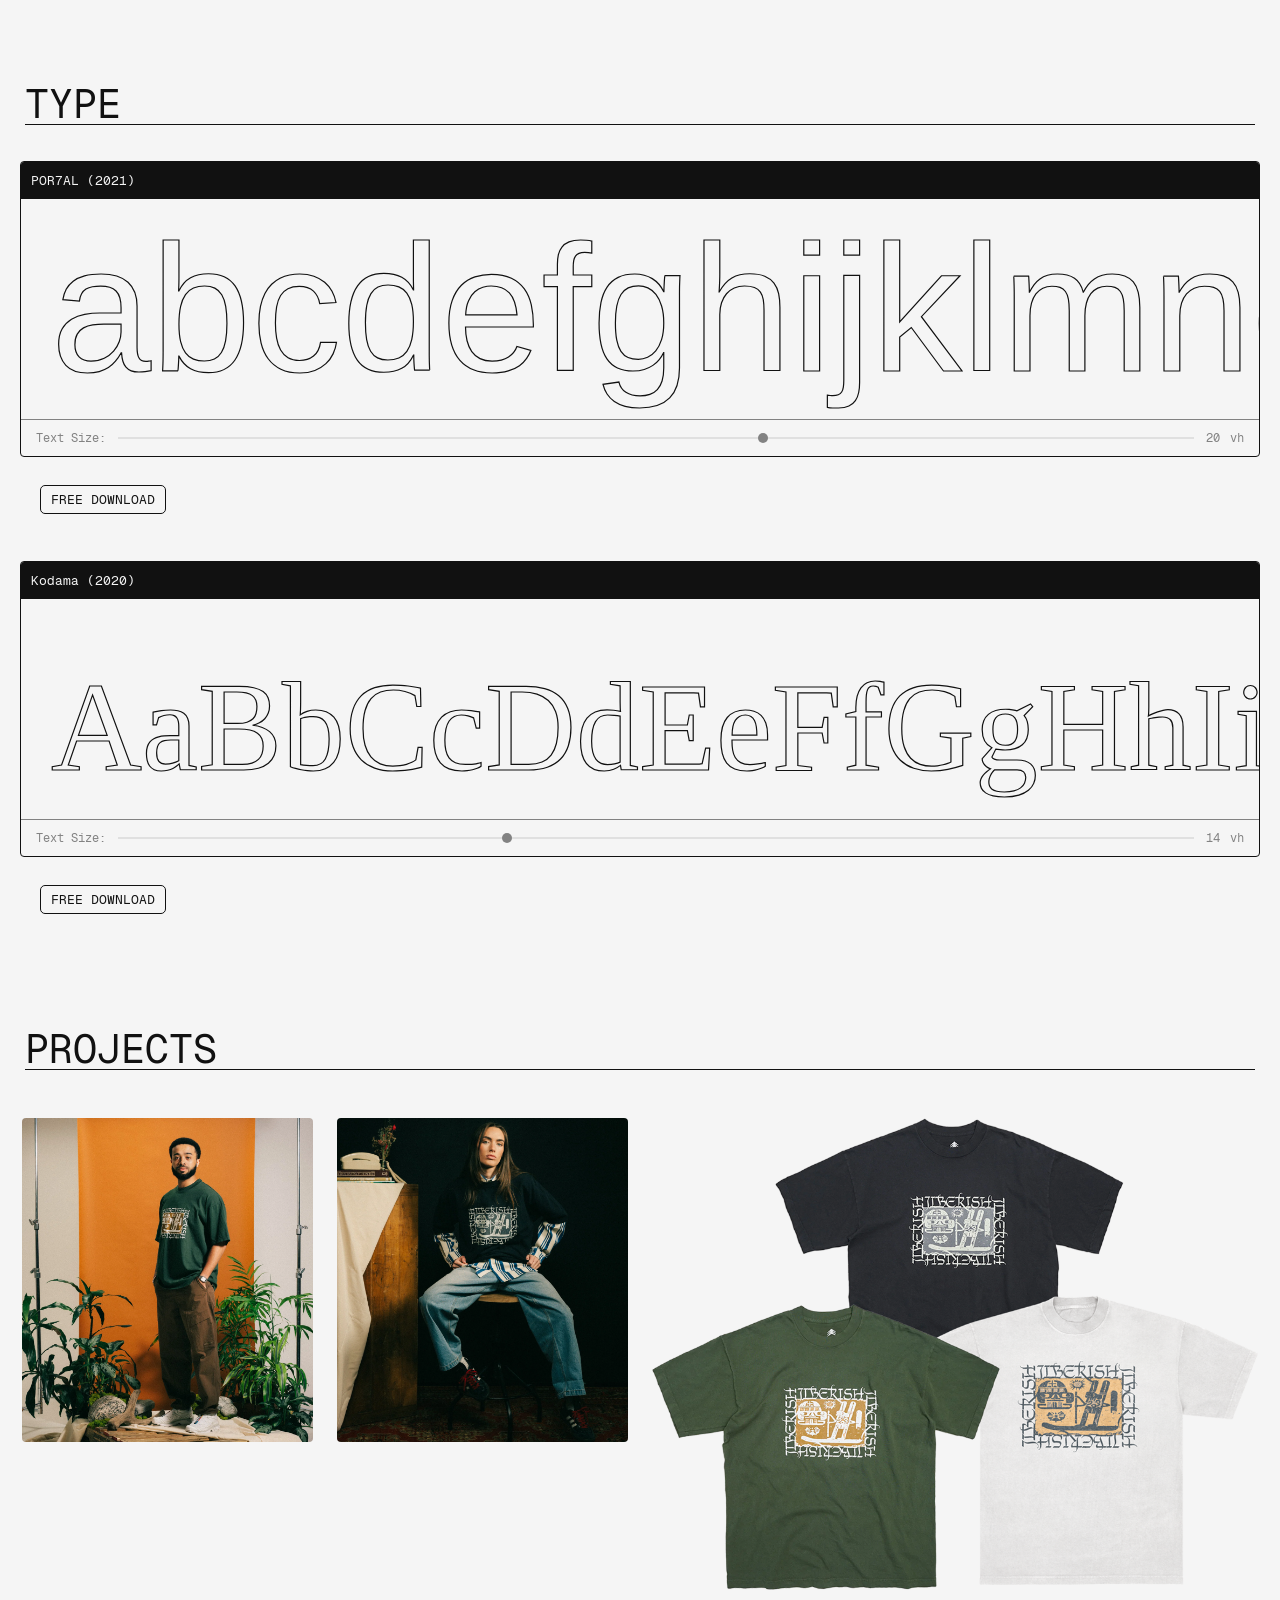
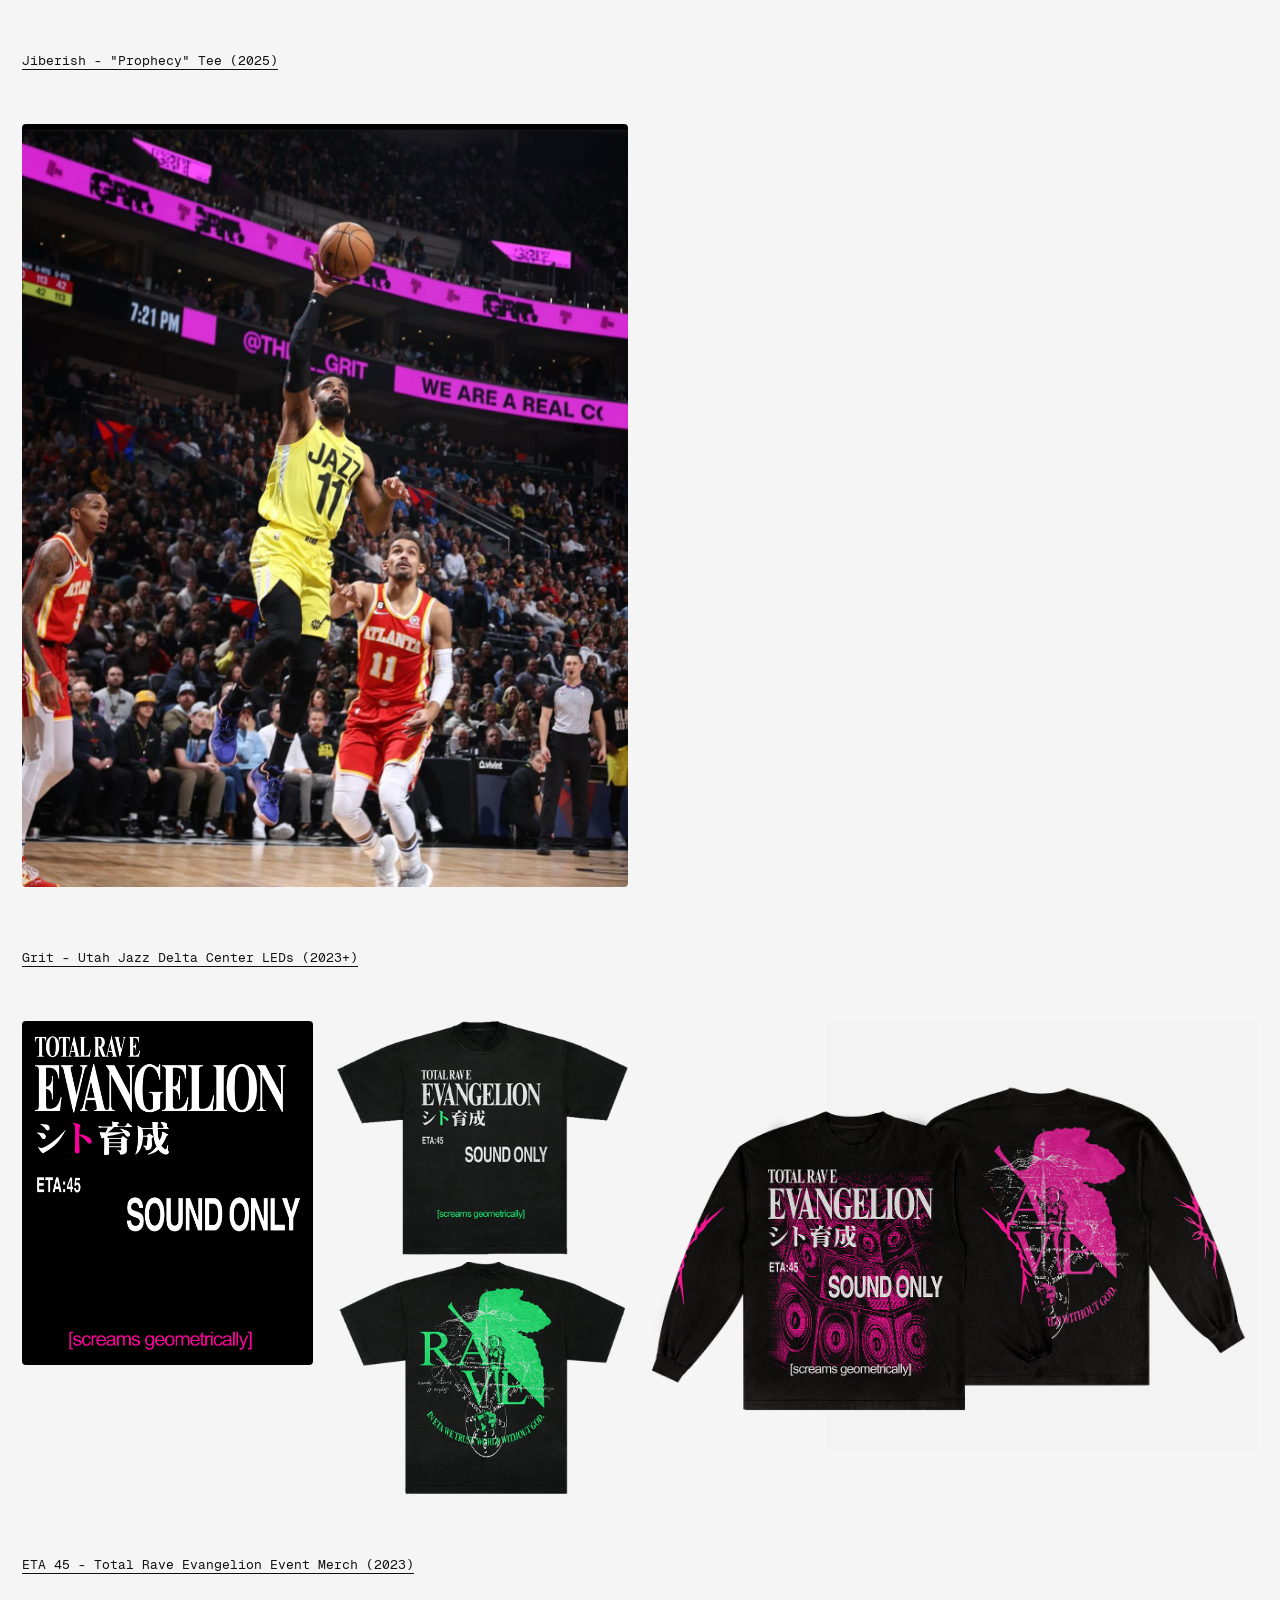
==== commit 7bad6c56: "commit" ====
--- a/index.html
+++ b/index.html
@@ -57,7 +57,7 @@
           </div>
         </div>
         <h1 contenteditable="true">SPIRITGLOCKS</h1>
-        <pre id="asciiArt" aria-hidden="true"></pre>
+        <div class="ascii-wrap"><pre id="asciiArt" aria-hidden="true"></pre></div>
       </div>
 
 
--- a/style.css
+++ b/style.css
@@ -531,11 +531,18 @@
   h1{
     font-family: sans-serif;
     width: 100%;
+    max-width: 100%;
+    box-sizing: border-box;
     text-align: center;
     font-size: 13.5vw;
     font-weight: normal;
     margin-bottom: 10vh;
     letter-spacing: -.05em;
+    overflow-wrap: anywhere;
+    word-break: break-word;
+  }
+  h1[contenteditable]:focus{
+    outline: none;
   }
   h1:hover{
     color: var(--bg);
@@ -949,6 +956,11 @@
 }
 
 /* ASCII hero */
+.ascii-wrap {
+  width: 100%;
+  overflow: hidden;
+}
+
 #asciiArt {
   font-family: monospace;
   font-size: clamp(2.4px, 0.72vw, 10px);
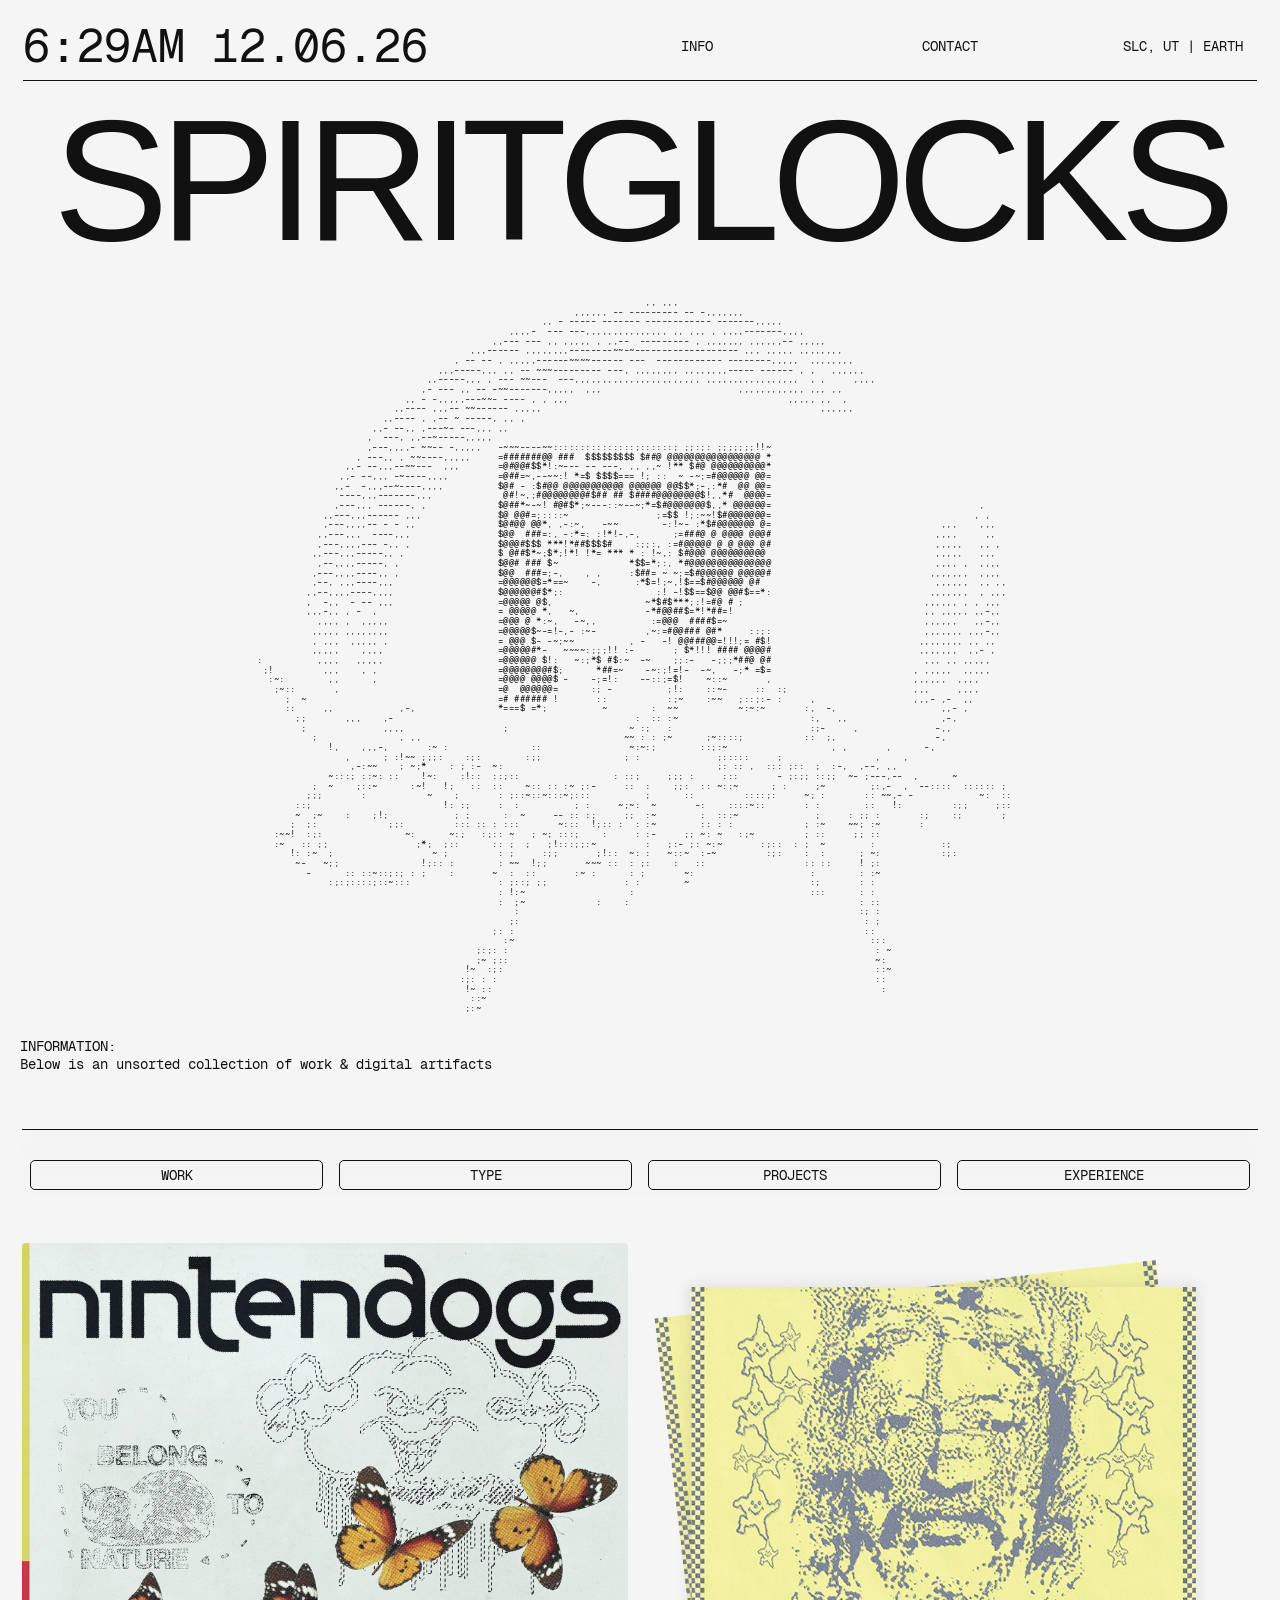
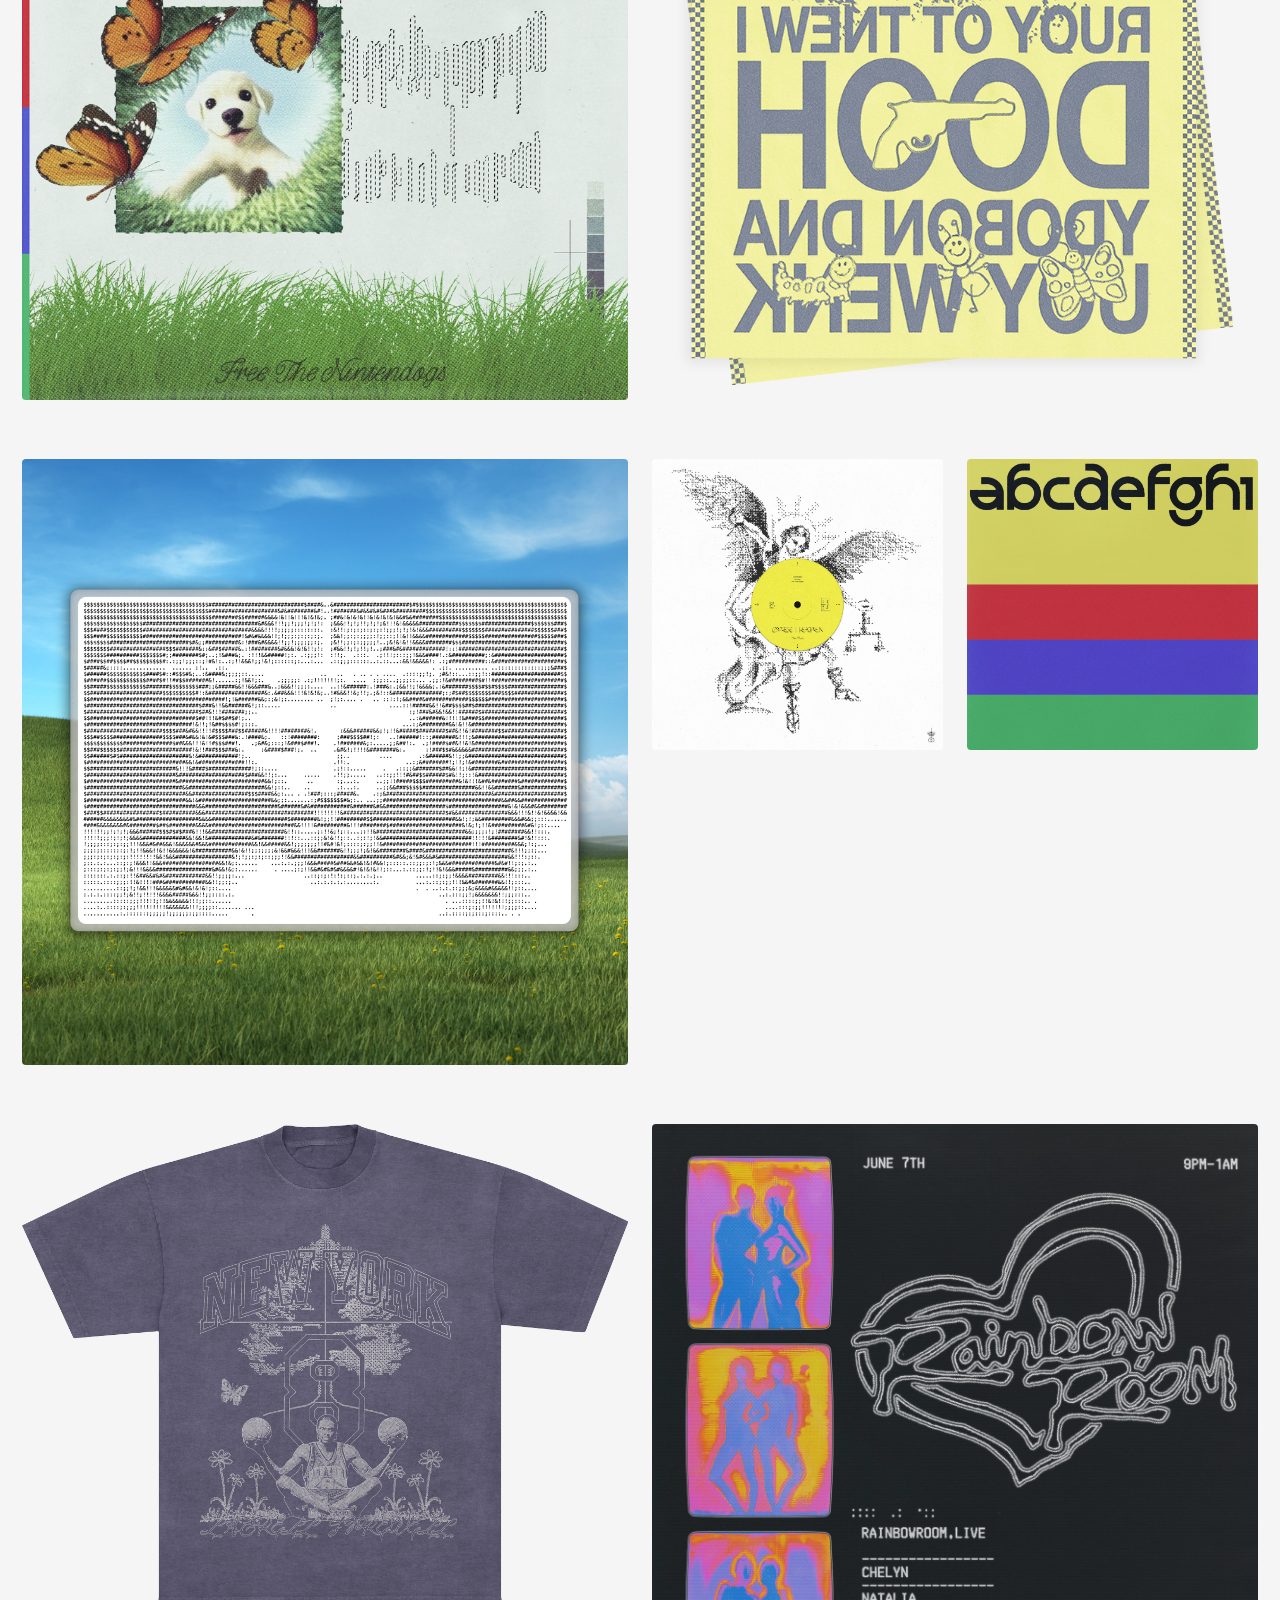
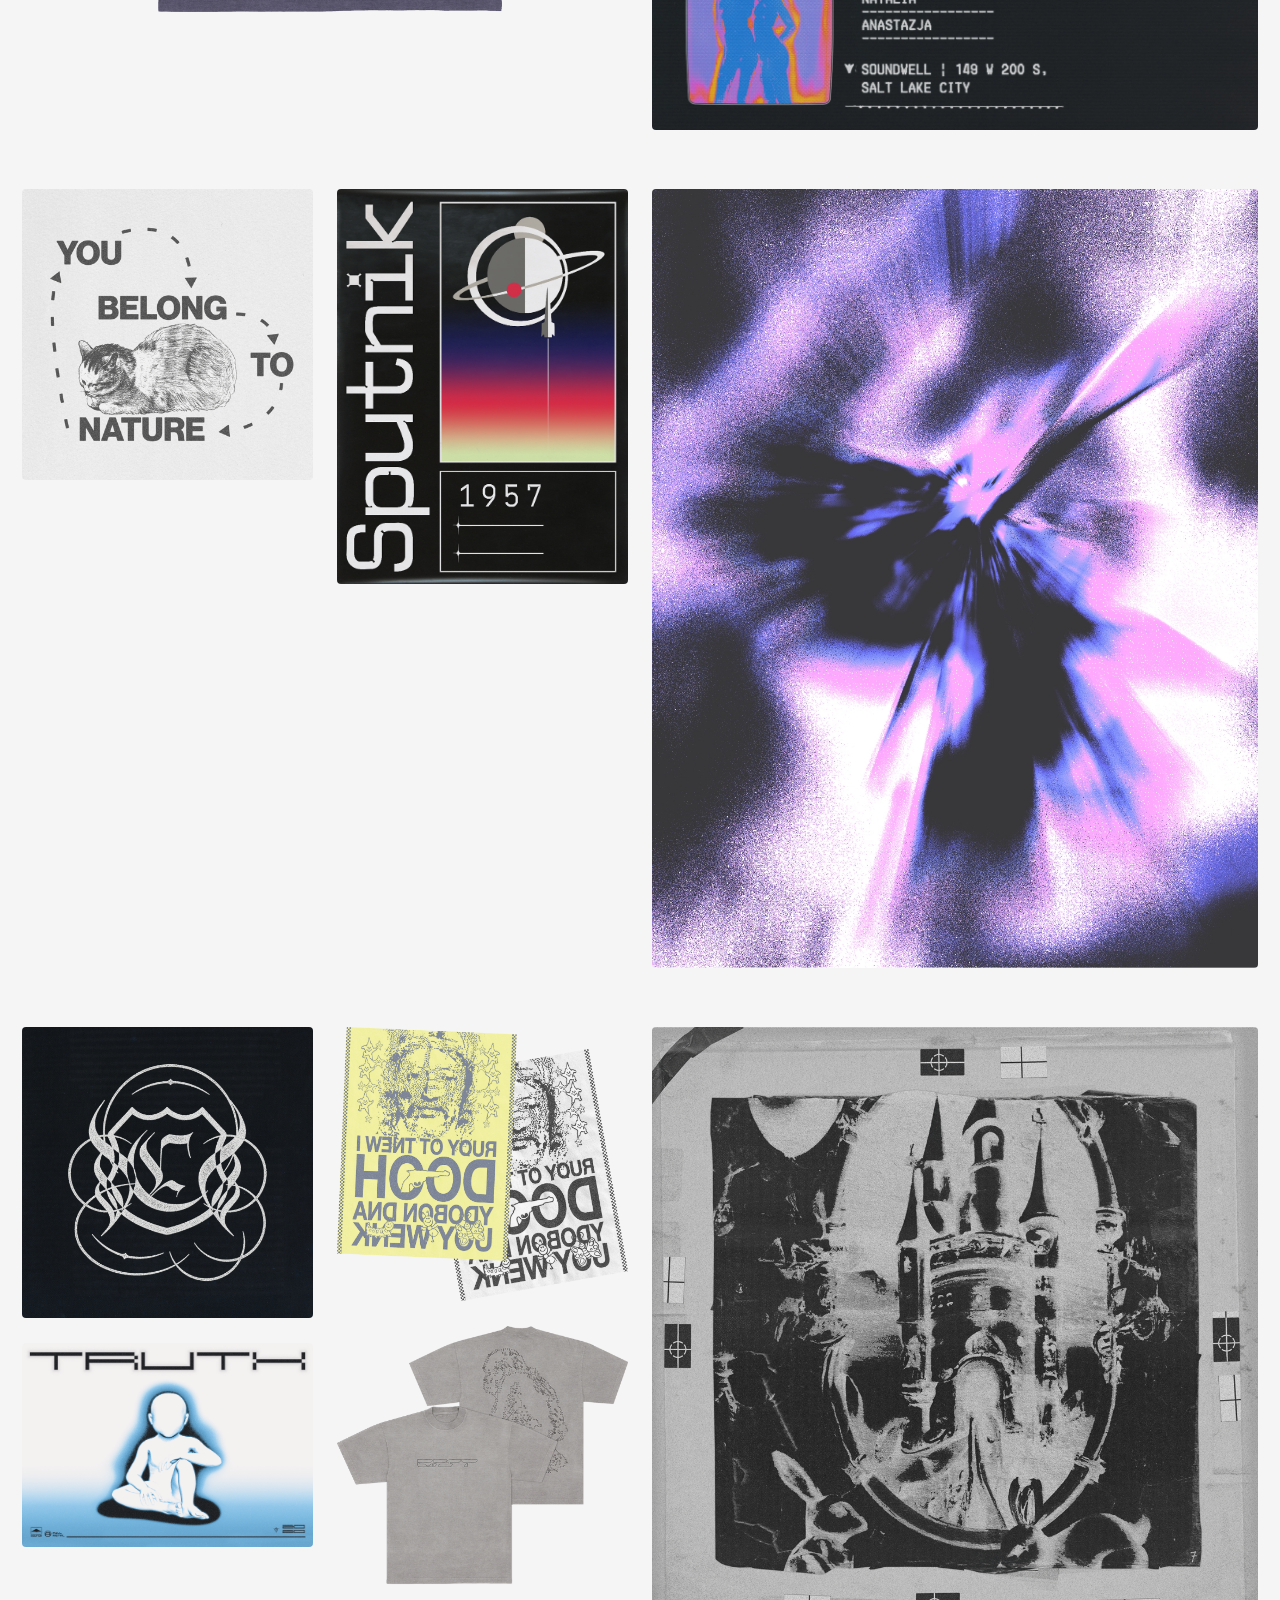
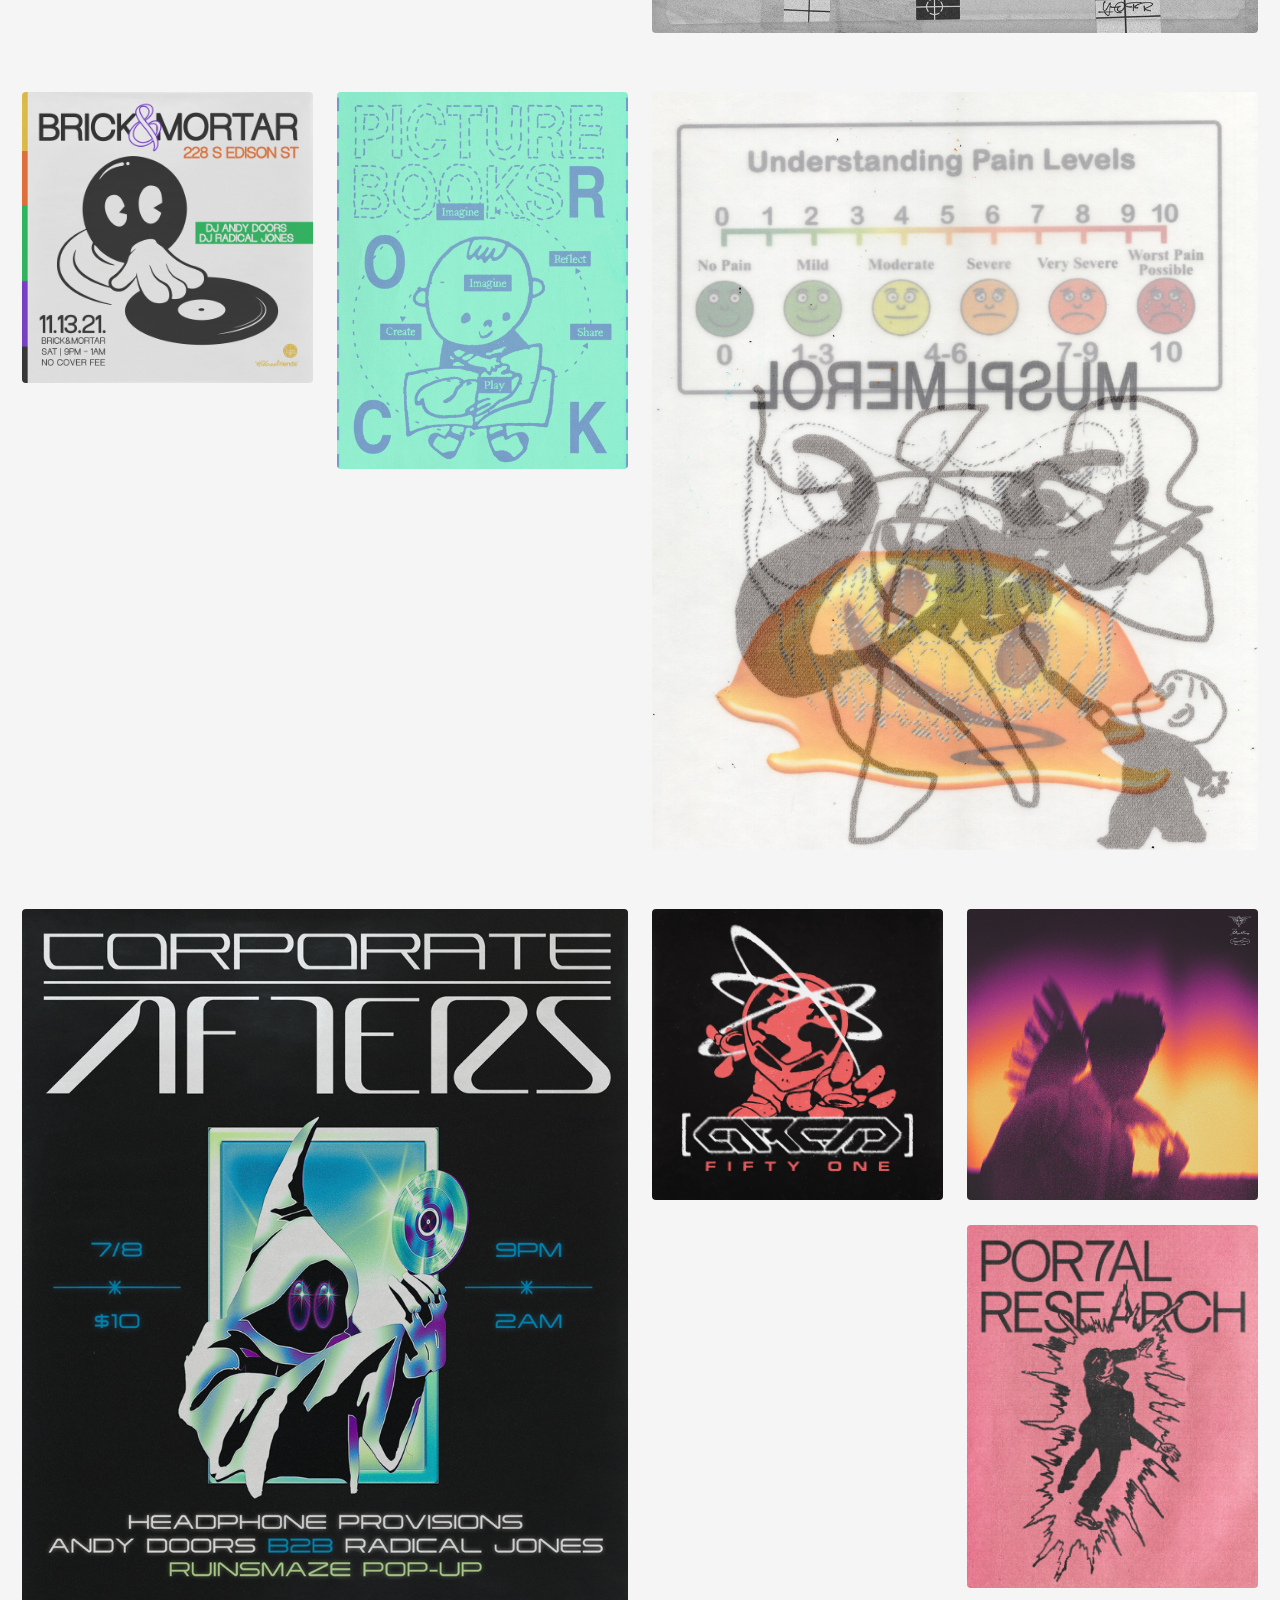
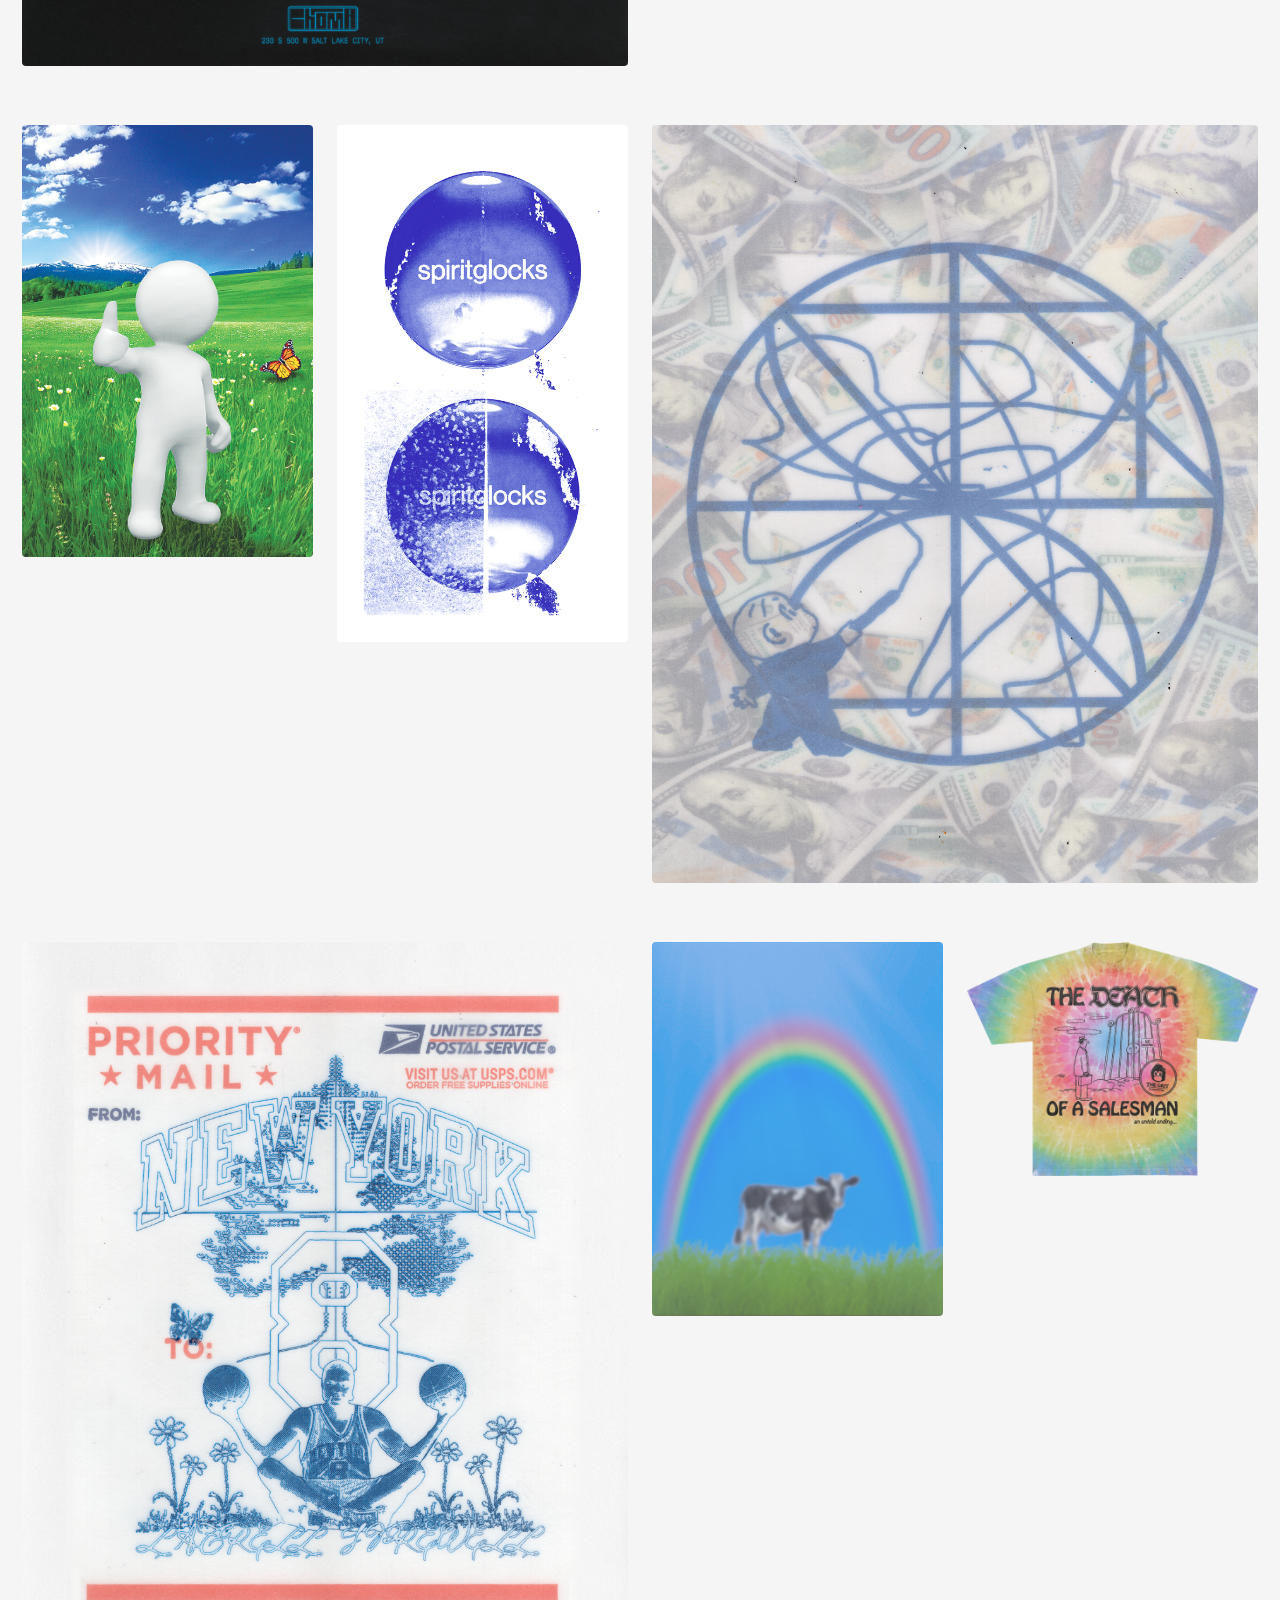
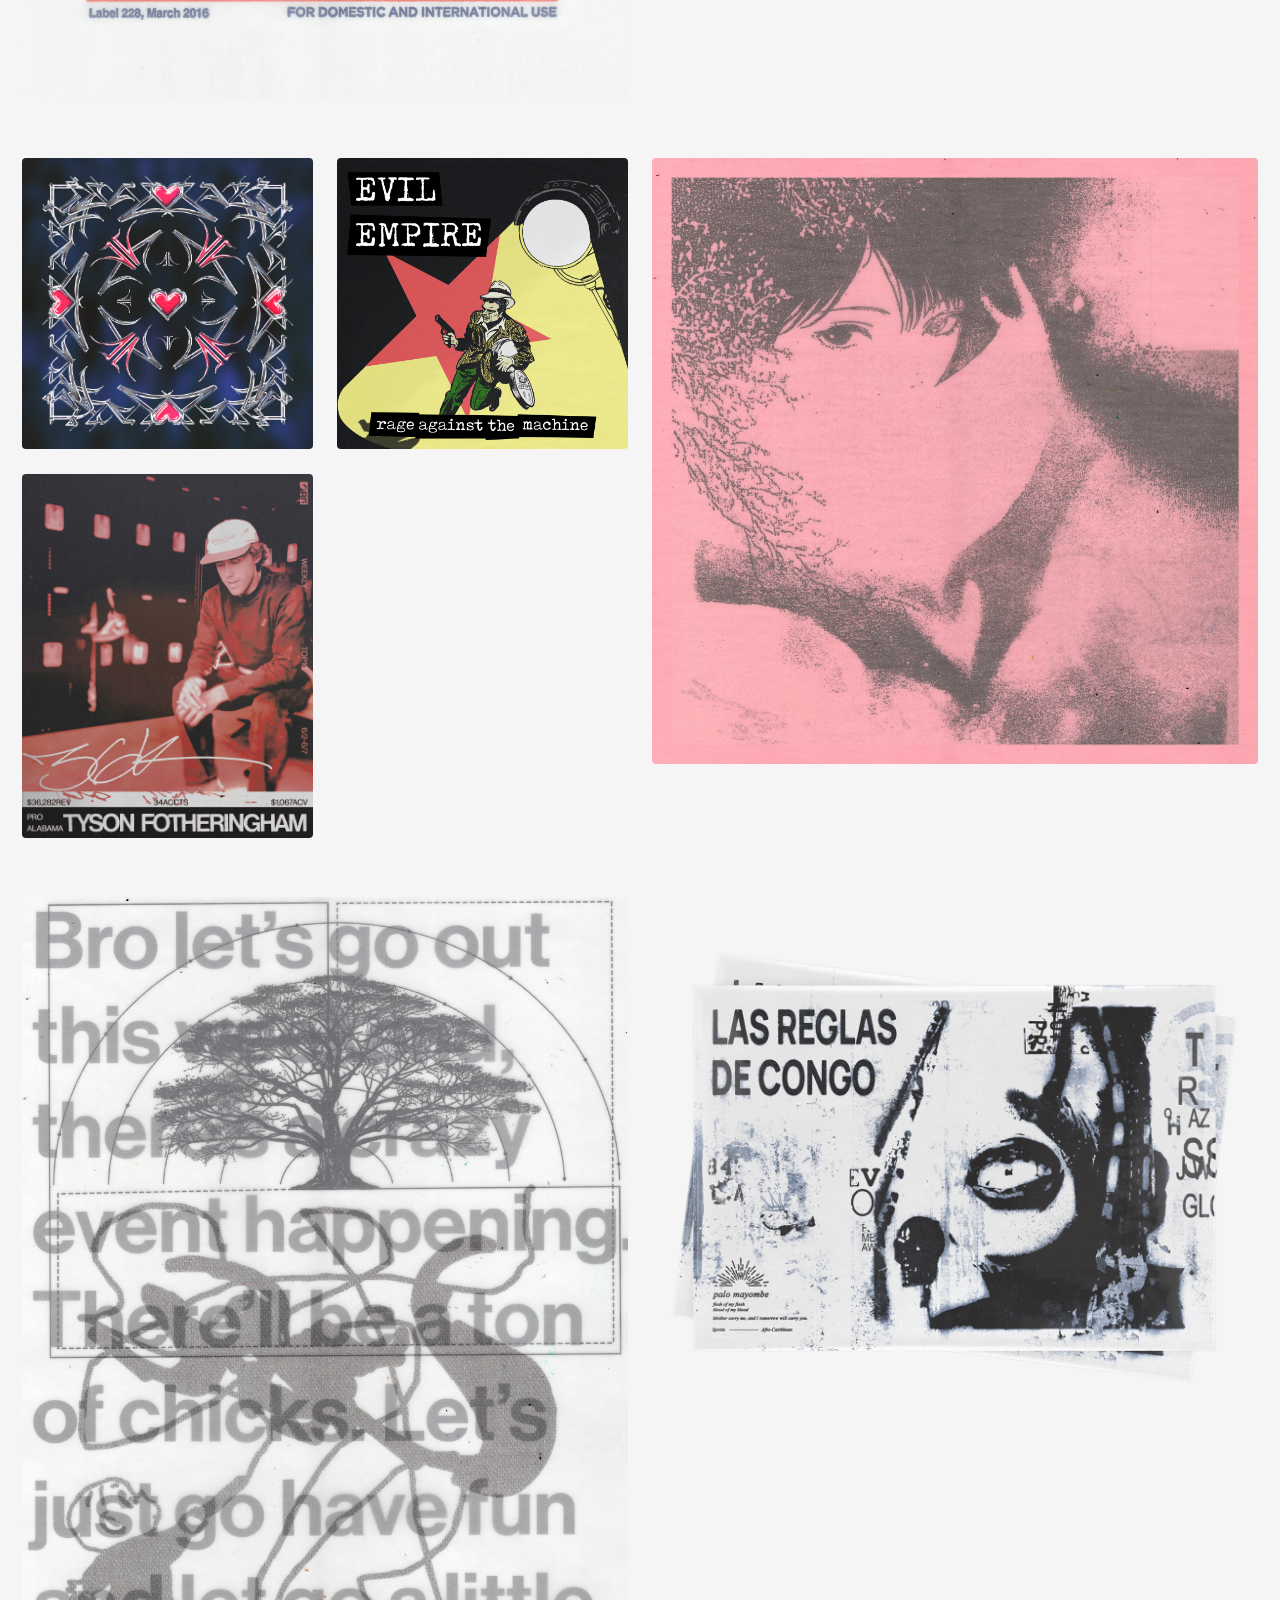
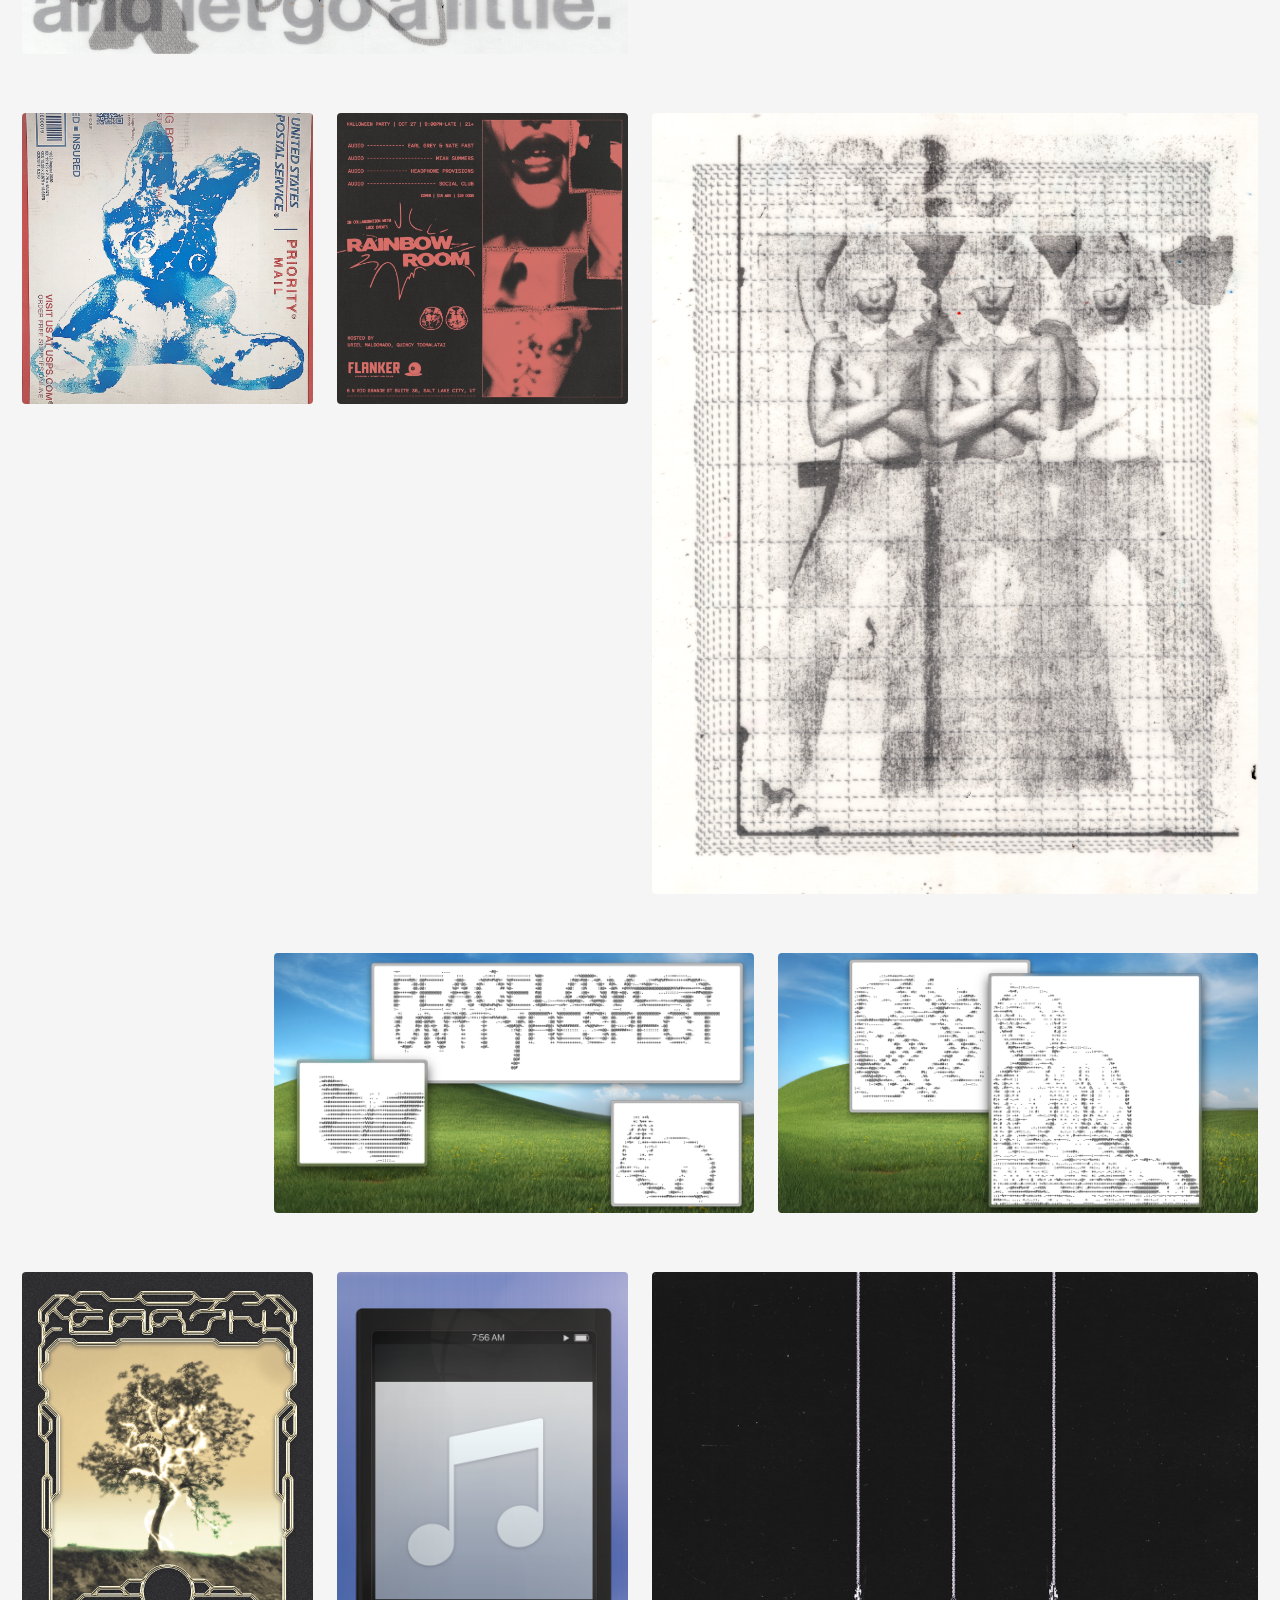
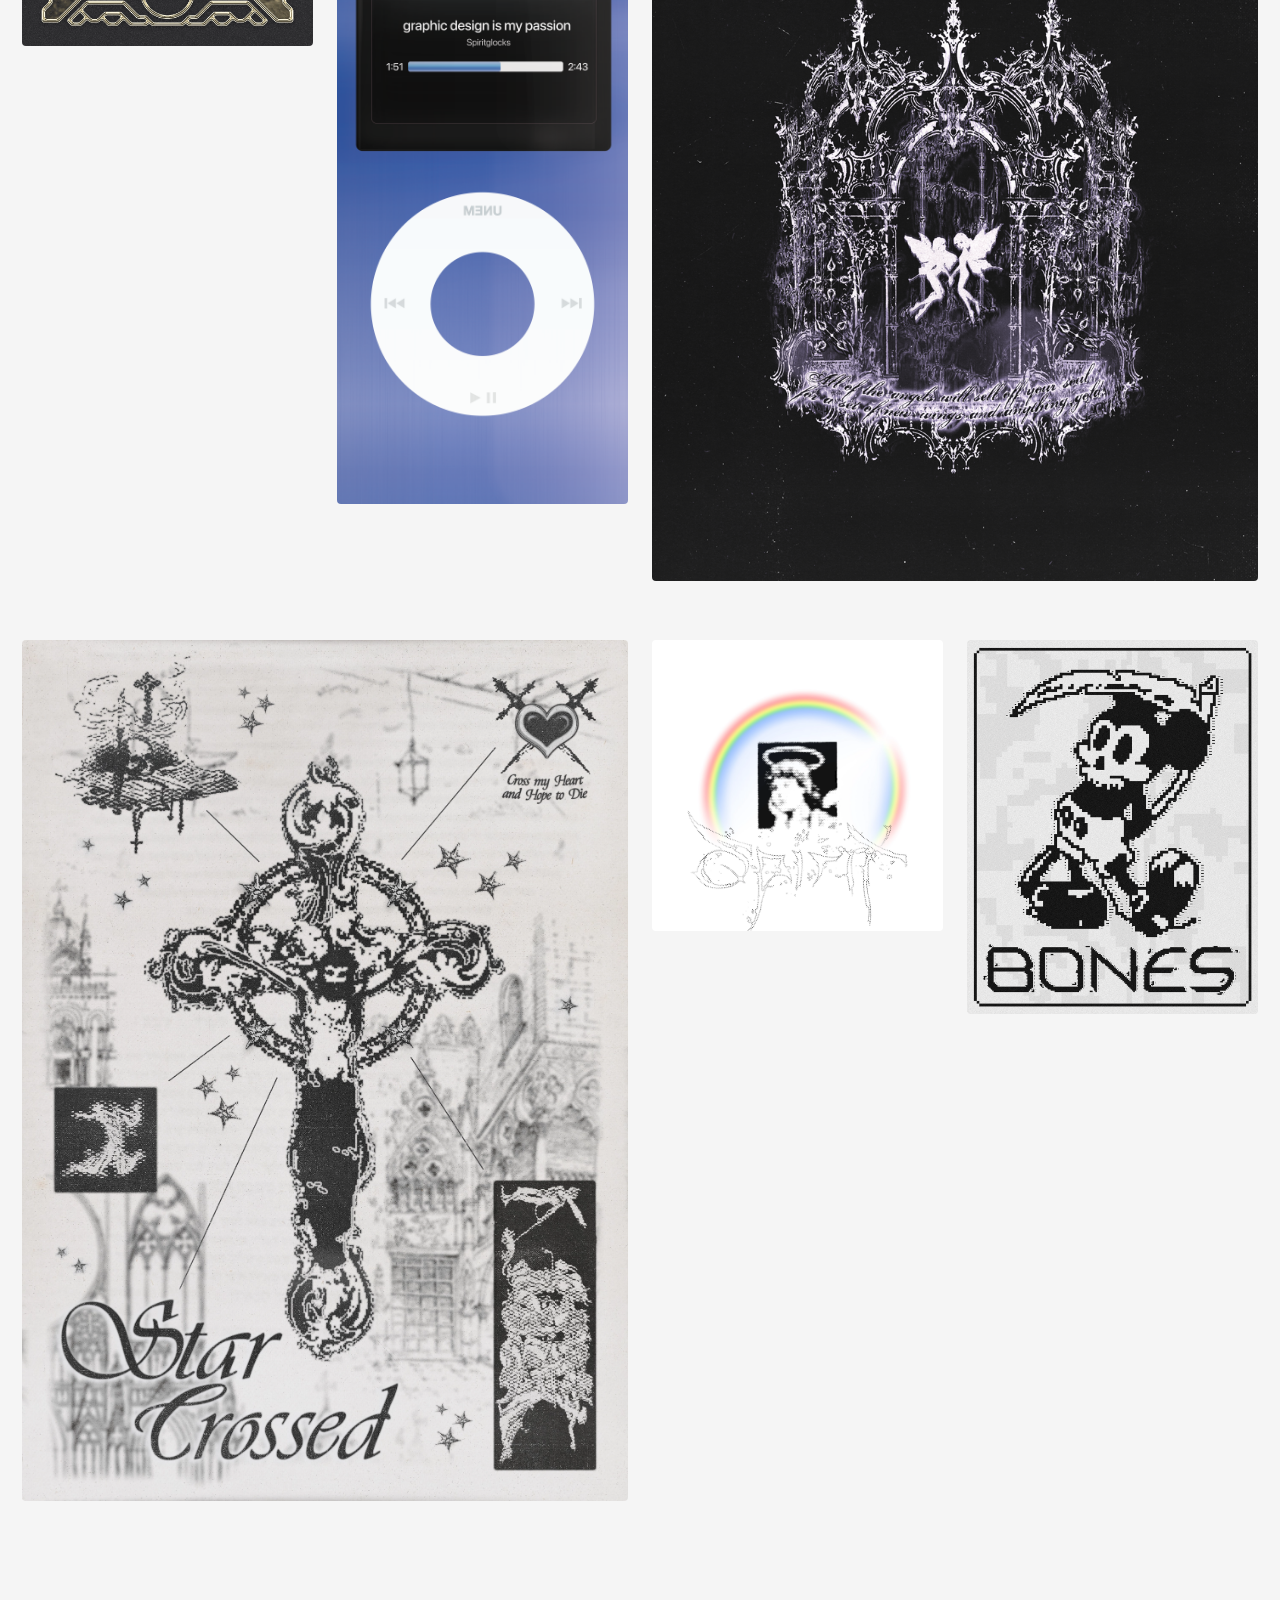
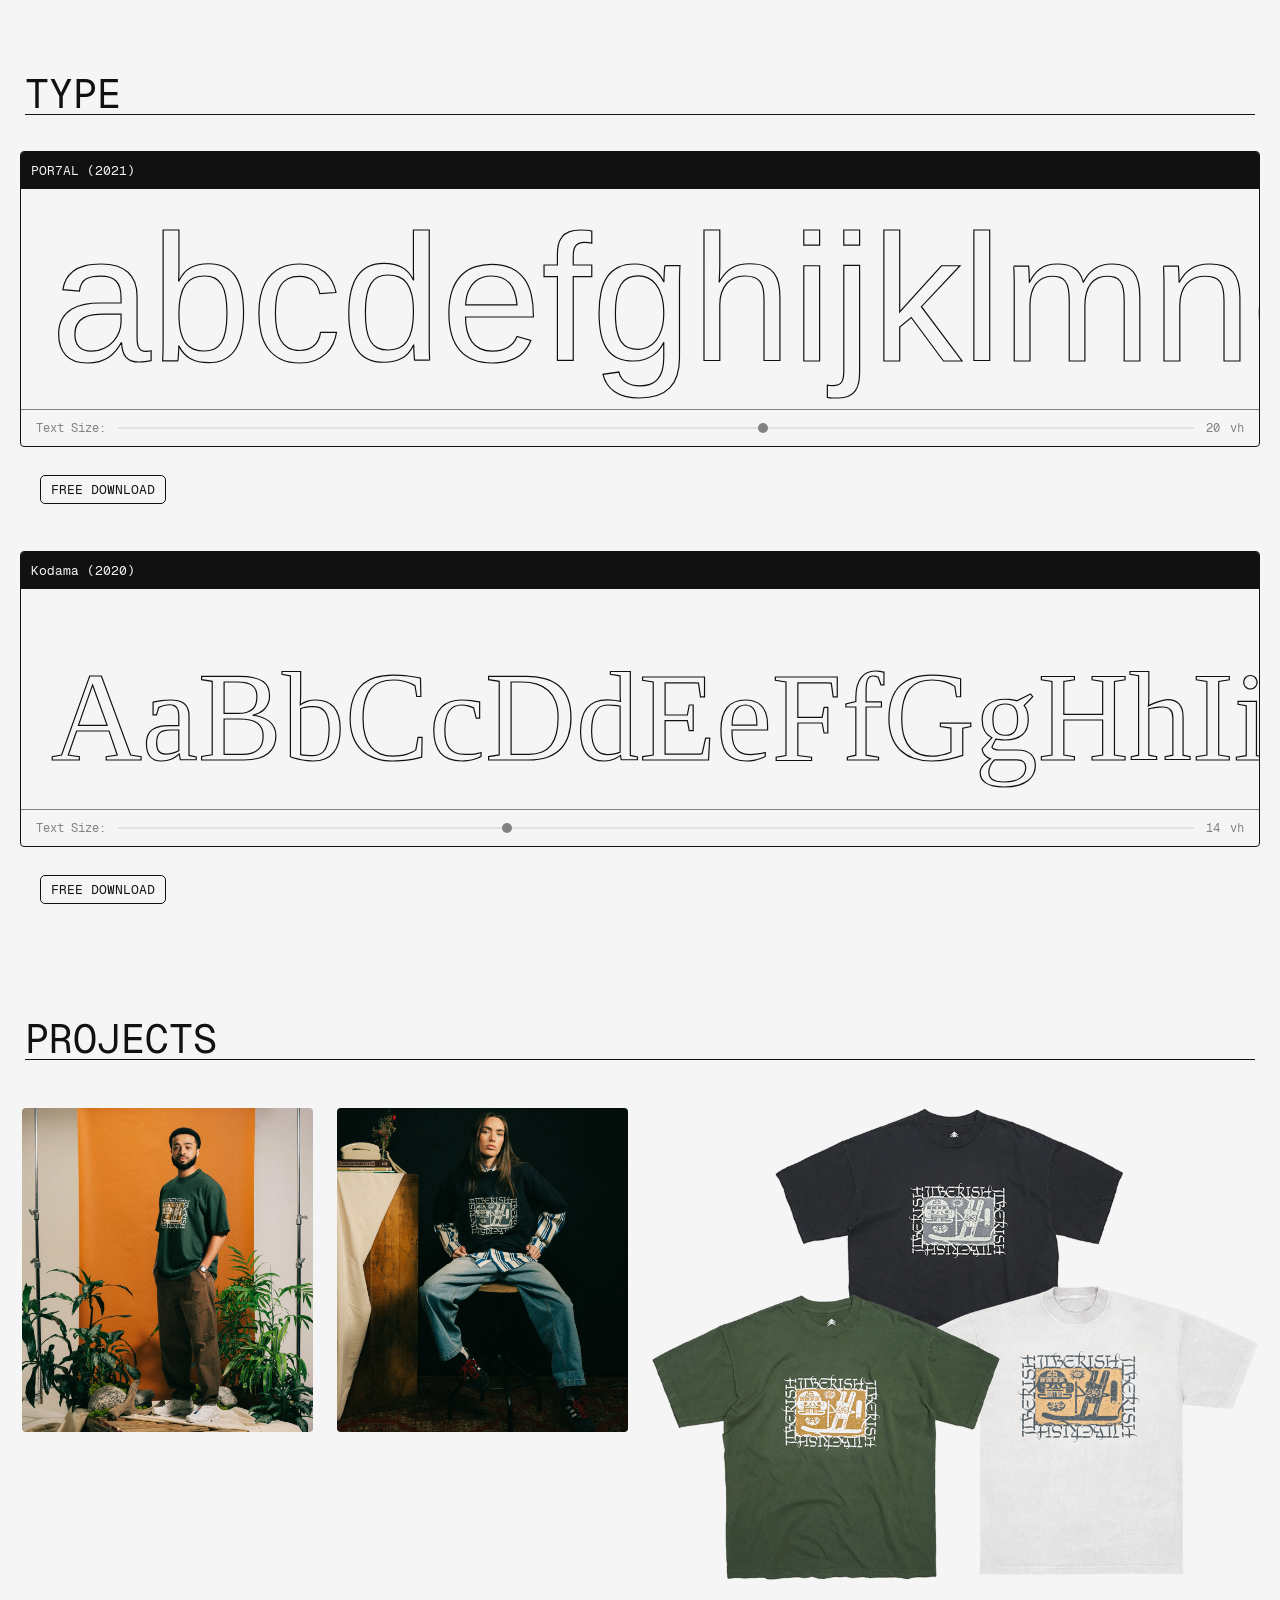
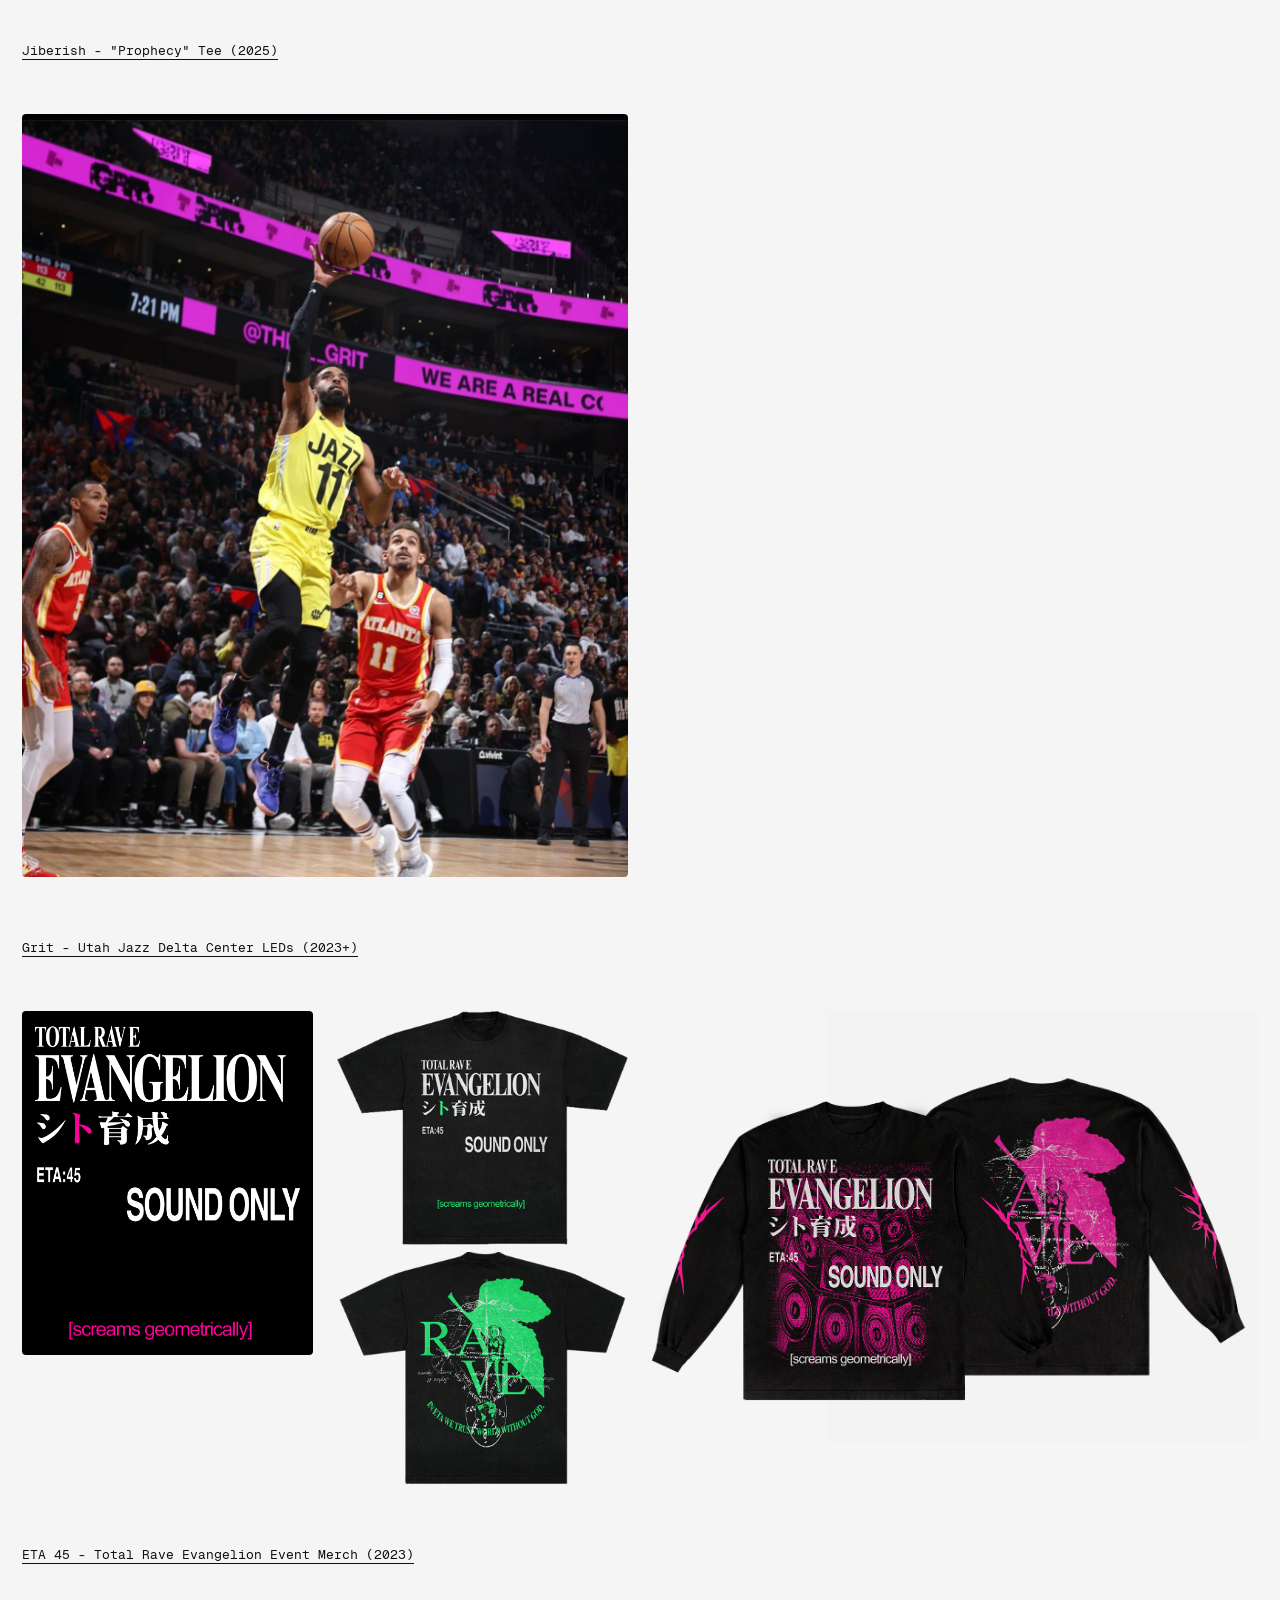
==== commit 78d6ef0a: "COMMIT" ====
--- a/index.html
+++ b/index.html
@@ -297,7 +297,7 @@
         <div class="col md">
           <div class="thing">
             <img class="" loading="lazy" decoding="async" src="./img/bandana2.webp" alt="">
-            <img class="" loading="lazy" decoding="async" src="./img/08_Tyson Fotheringham.webp" alt="">
+            <img class="" loading="lazy" decoding="async" src="./img/08_Tyson-Fotheringham.webp" alt="">
           </div>
         </div>
 
--- a/style.css
+++ b/style.css
@@ -268,7 +268,7 @@
     margin-bottom: 30px;
   }
   body{
-    margin: 10px;
+    margin: 0 10px 10px;
     background: var(--bg);
     color: var(--text);
     font-family: "Geist Mono";
@@ -290,7 +290,7 @@
   
   @media (max-width: 727px) {
     body{
-      margin: 8px;
+      margin: 0 8px 8px;
 
     }
     .lg{
@@ -493,7 +493,7 @@
 .one{
   box-sizing: border-box;
   padding: 1vw;
-  min-height:70vh;
+  min-height:65vh;
   position:sticky;
   overflow: visible;
   width: 100%;
@@ -958,11 +958,17 @@
 /* ASCII hero */
 .ascii-wrap {
   width: 100%;
-  overflow: hidden;
+}
+
+/* Clip horizontal overflow at the viewport edge, not at the body margin.
+   Uses `clip` (not `hidden`) so it doesn't establish a scroll container
+   and therefore doesn't break position: sticky on descendants. */
+html, body {
+  overflow-x: clip;
 }
 
 #asciiArt {
-  font-family: monospace;
+  font-family: 'Geist Mono', ui-monospace, Menlo, Consolas, monospace;
   font-size: clamp(2.4px, 0.72vw, 10px);
   line-height: 1.05;
   text-align: center;
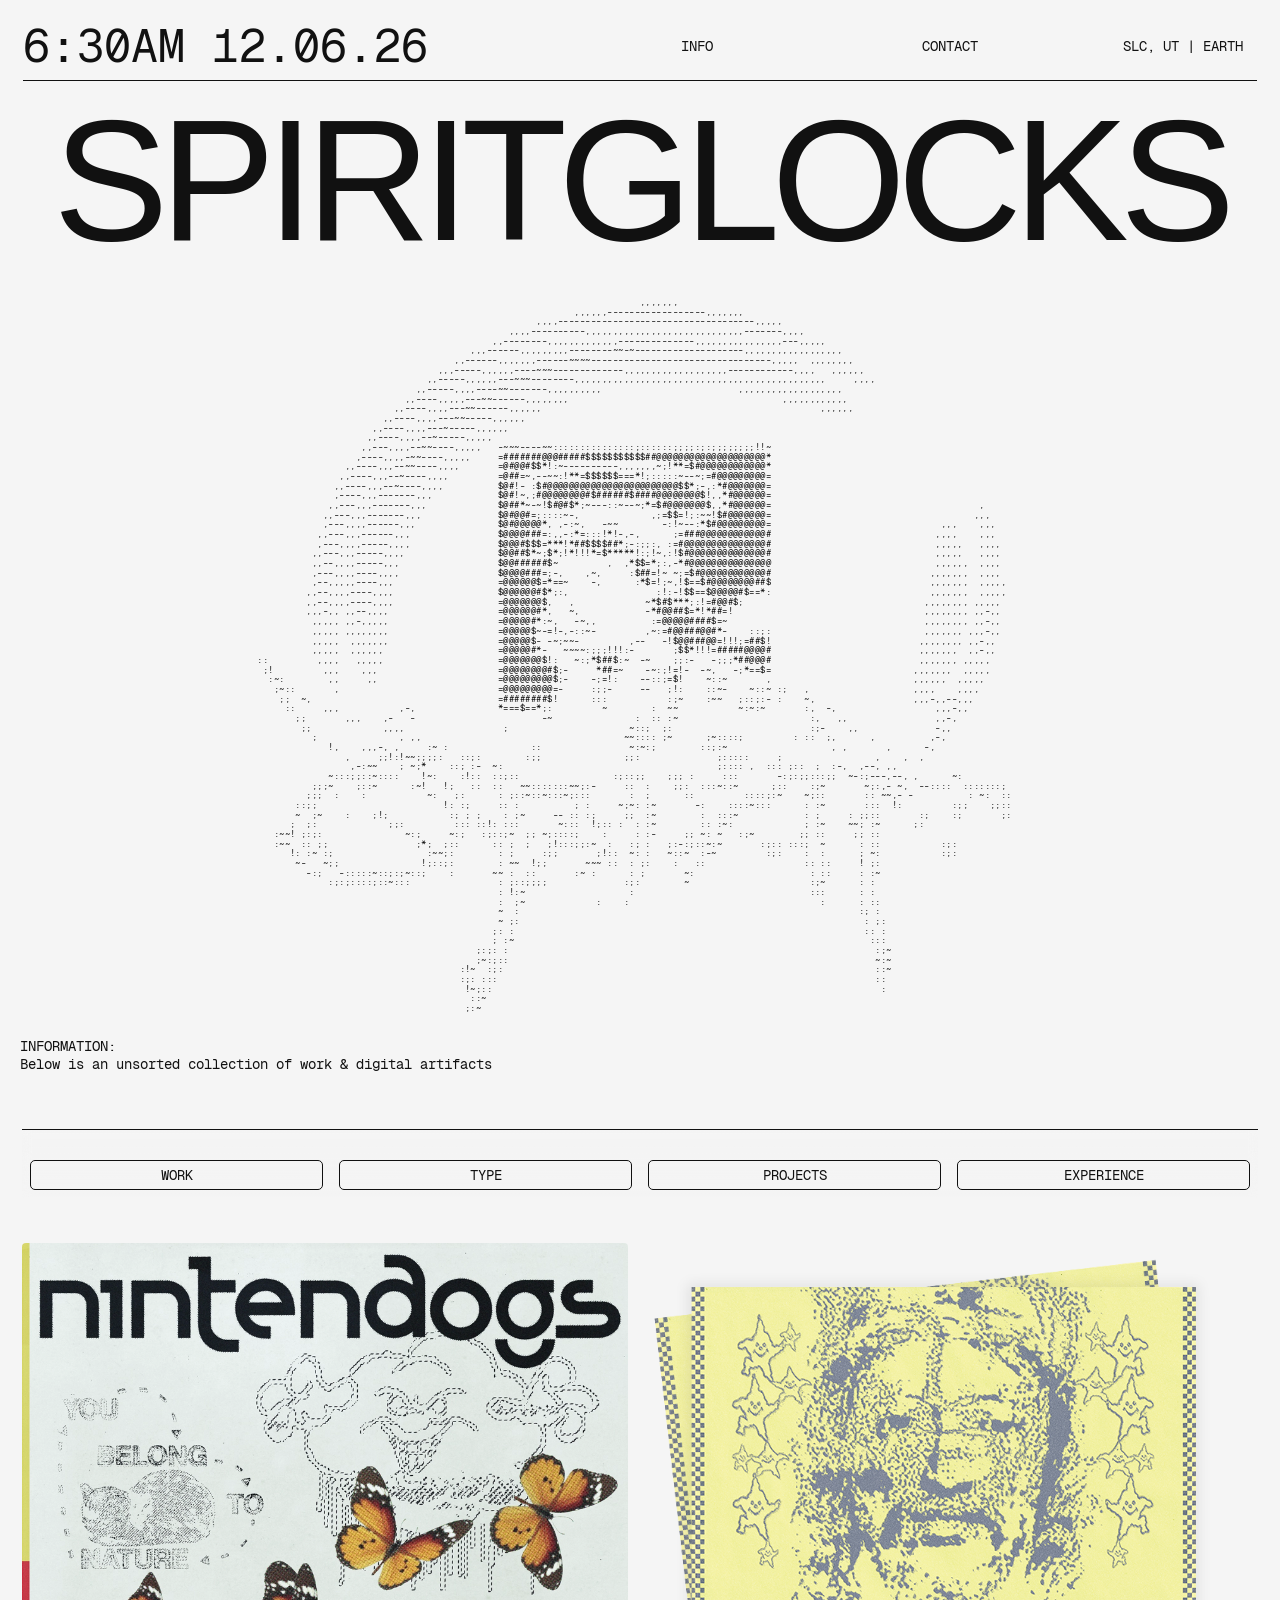
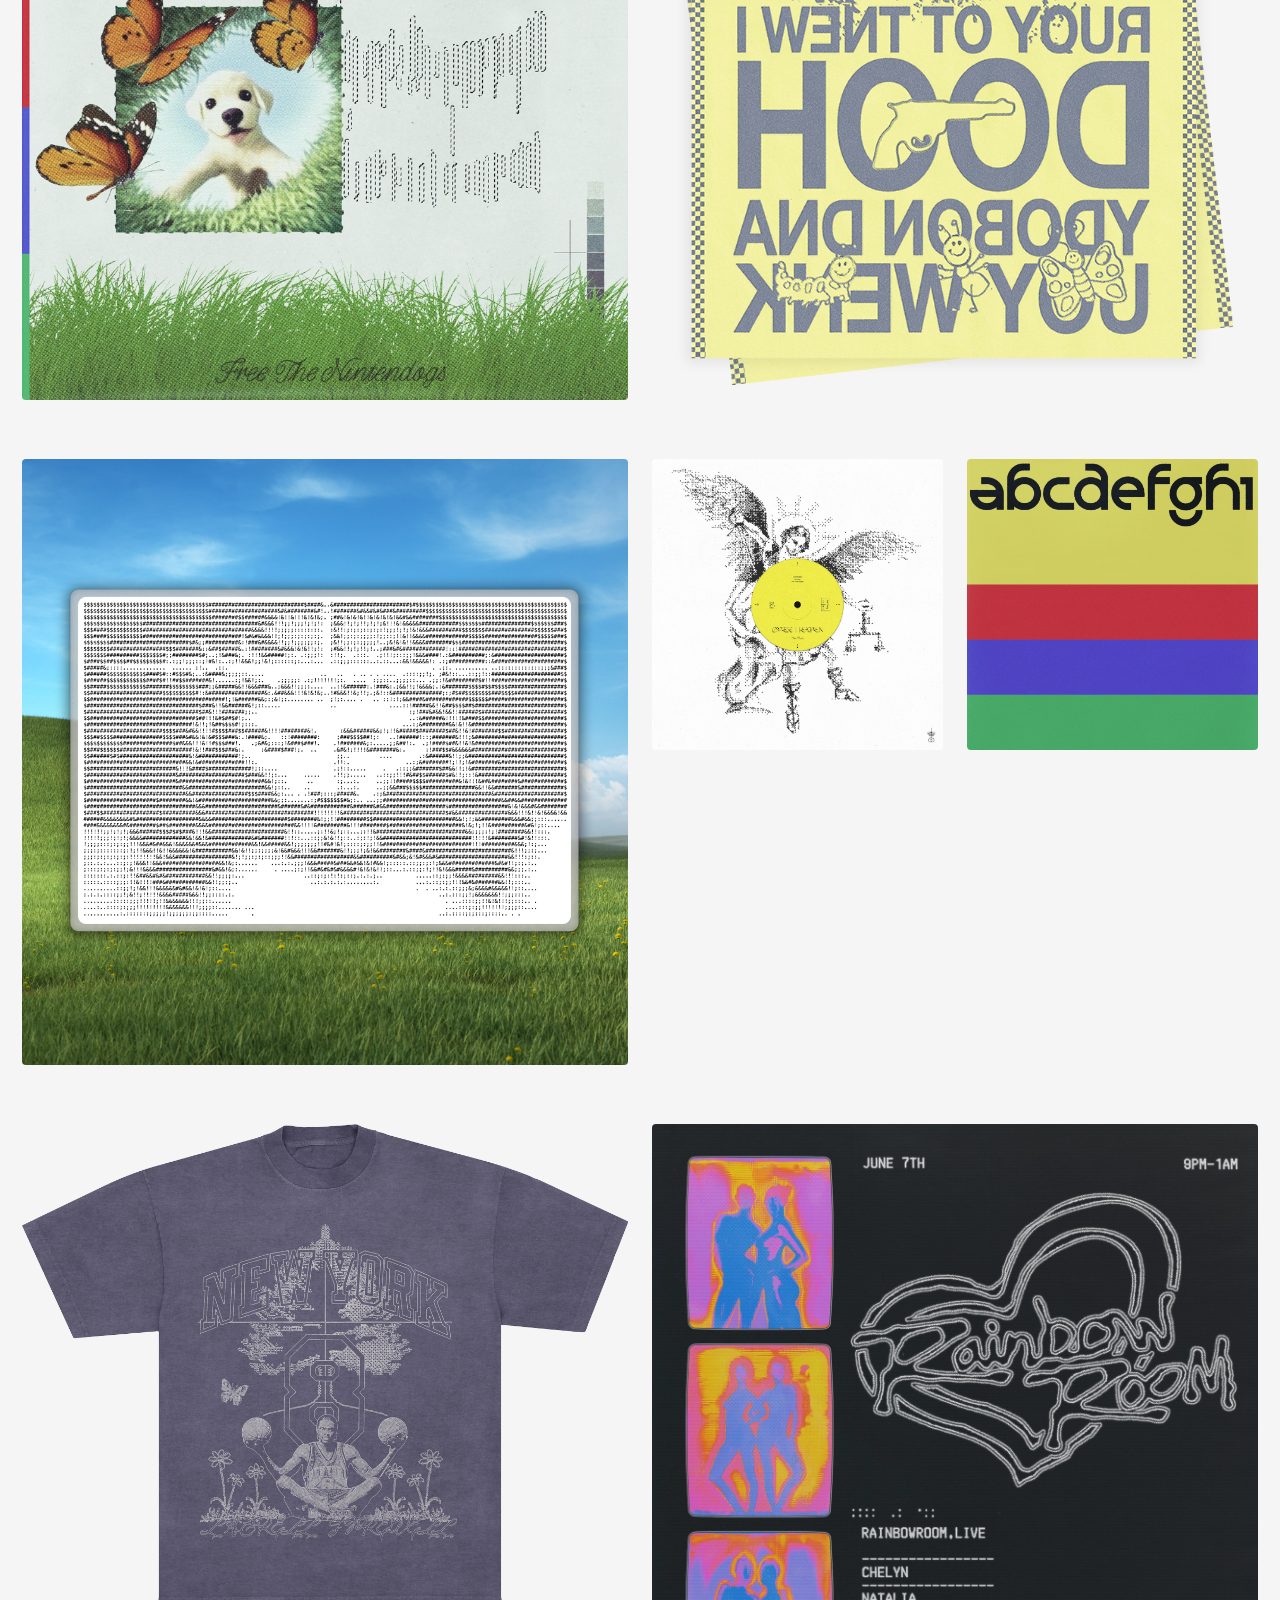
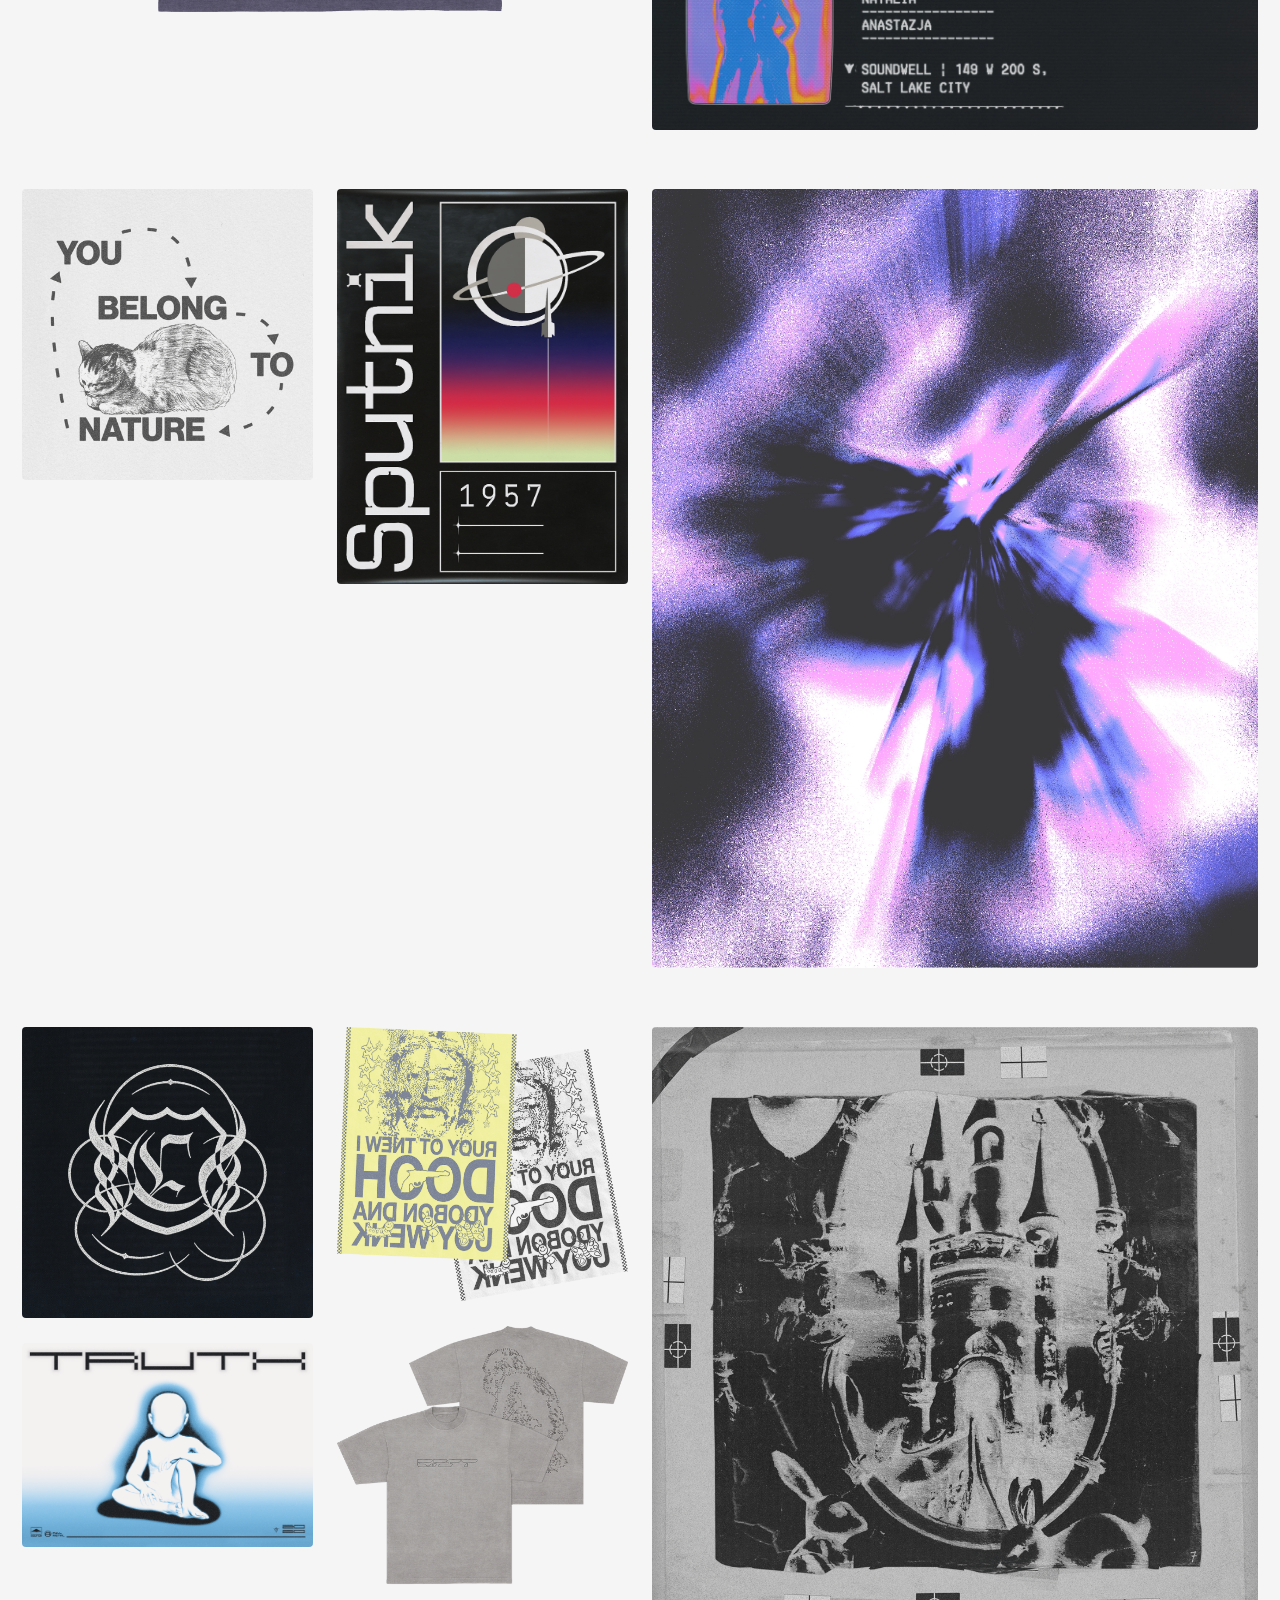
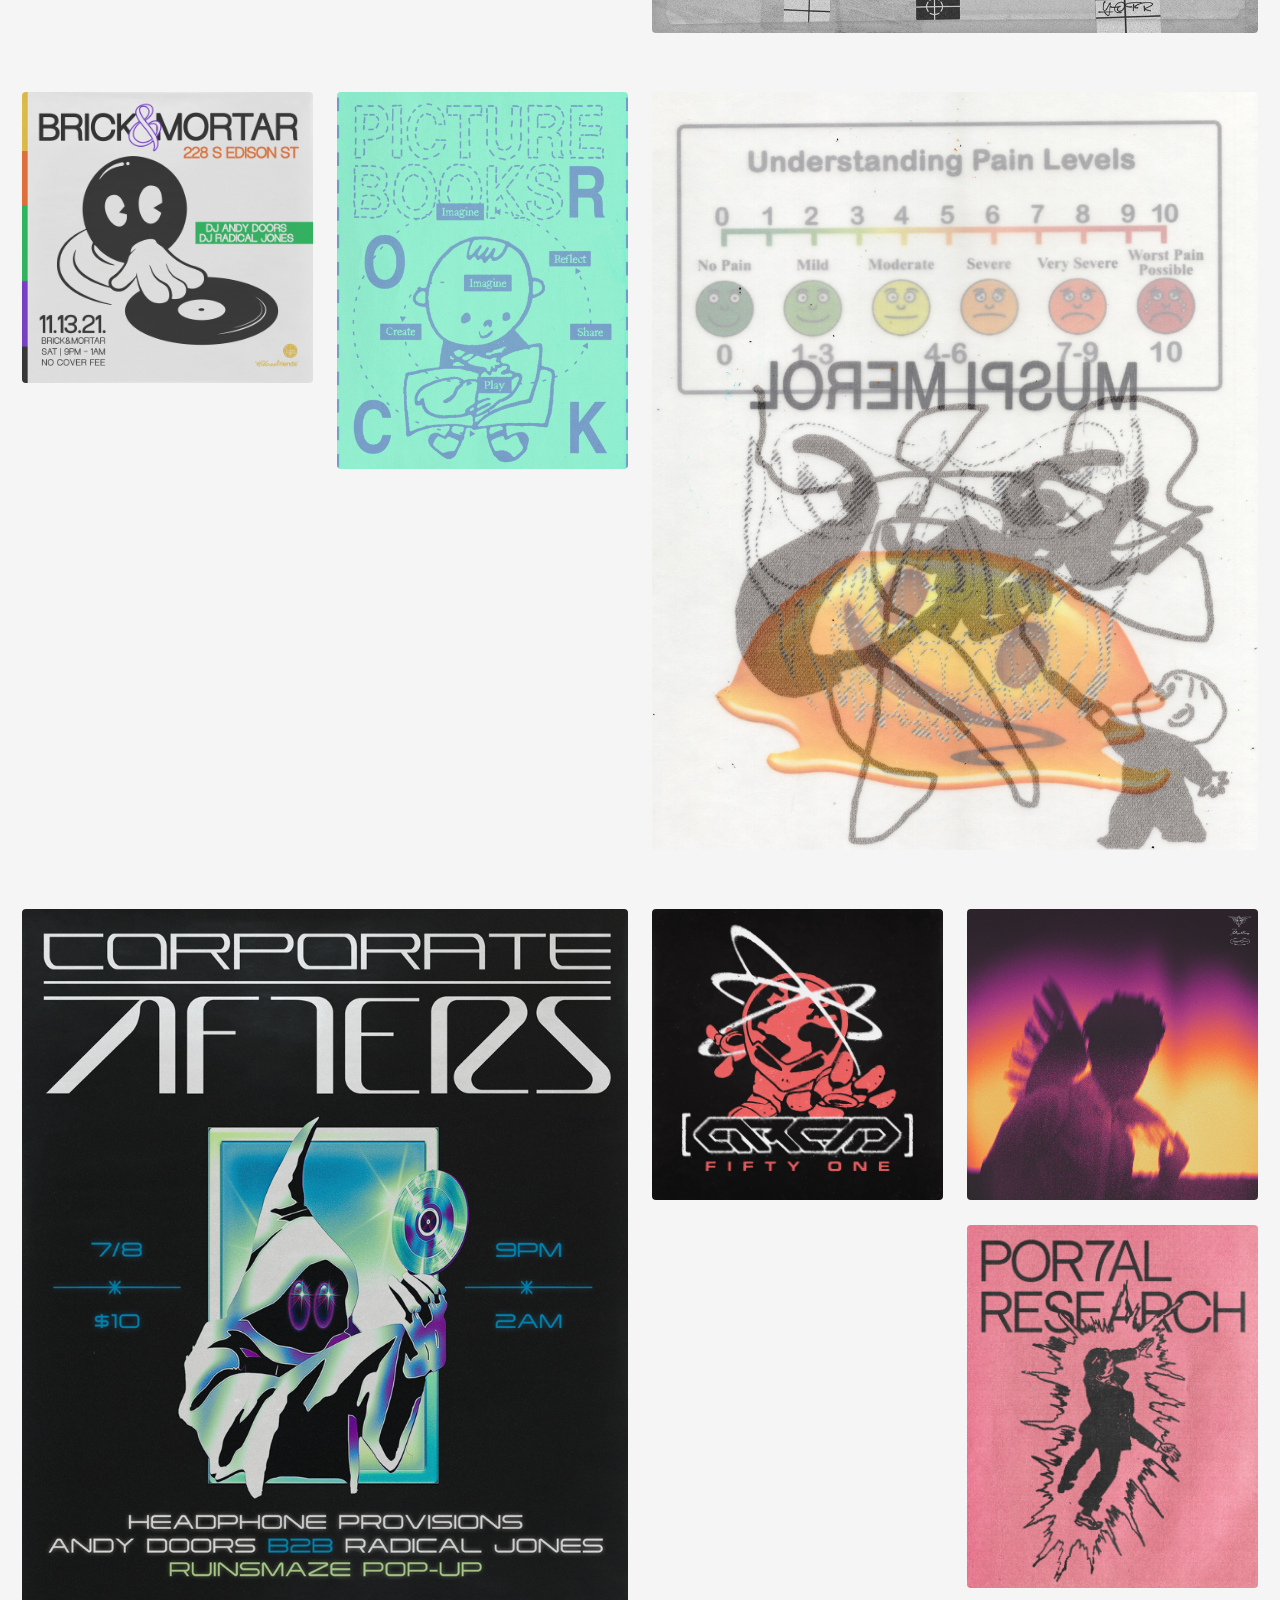
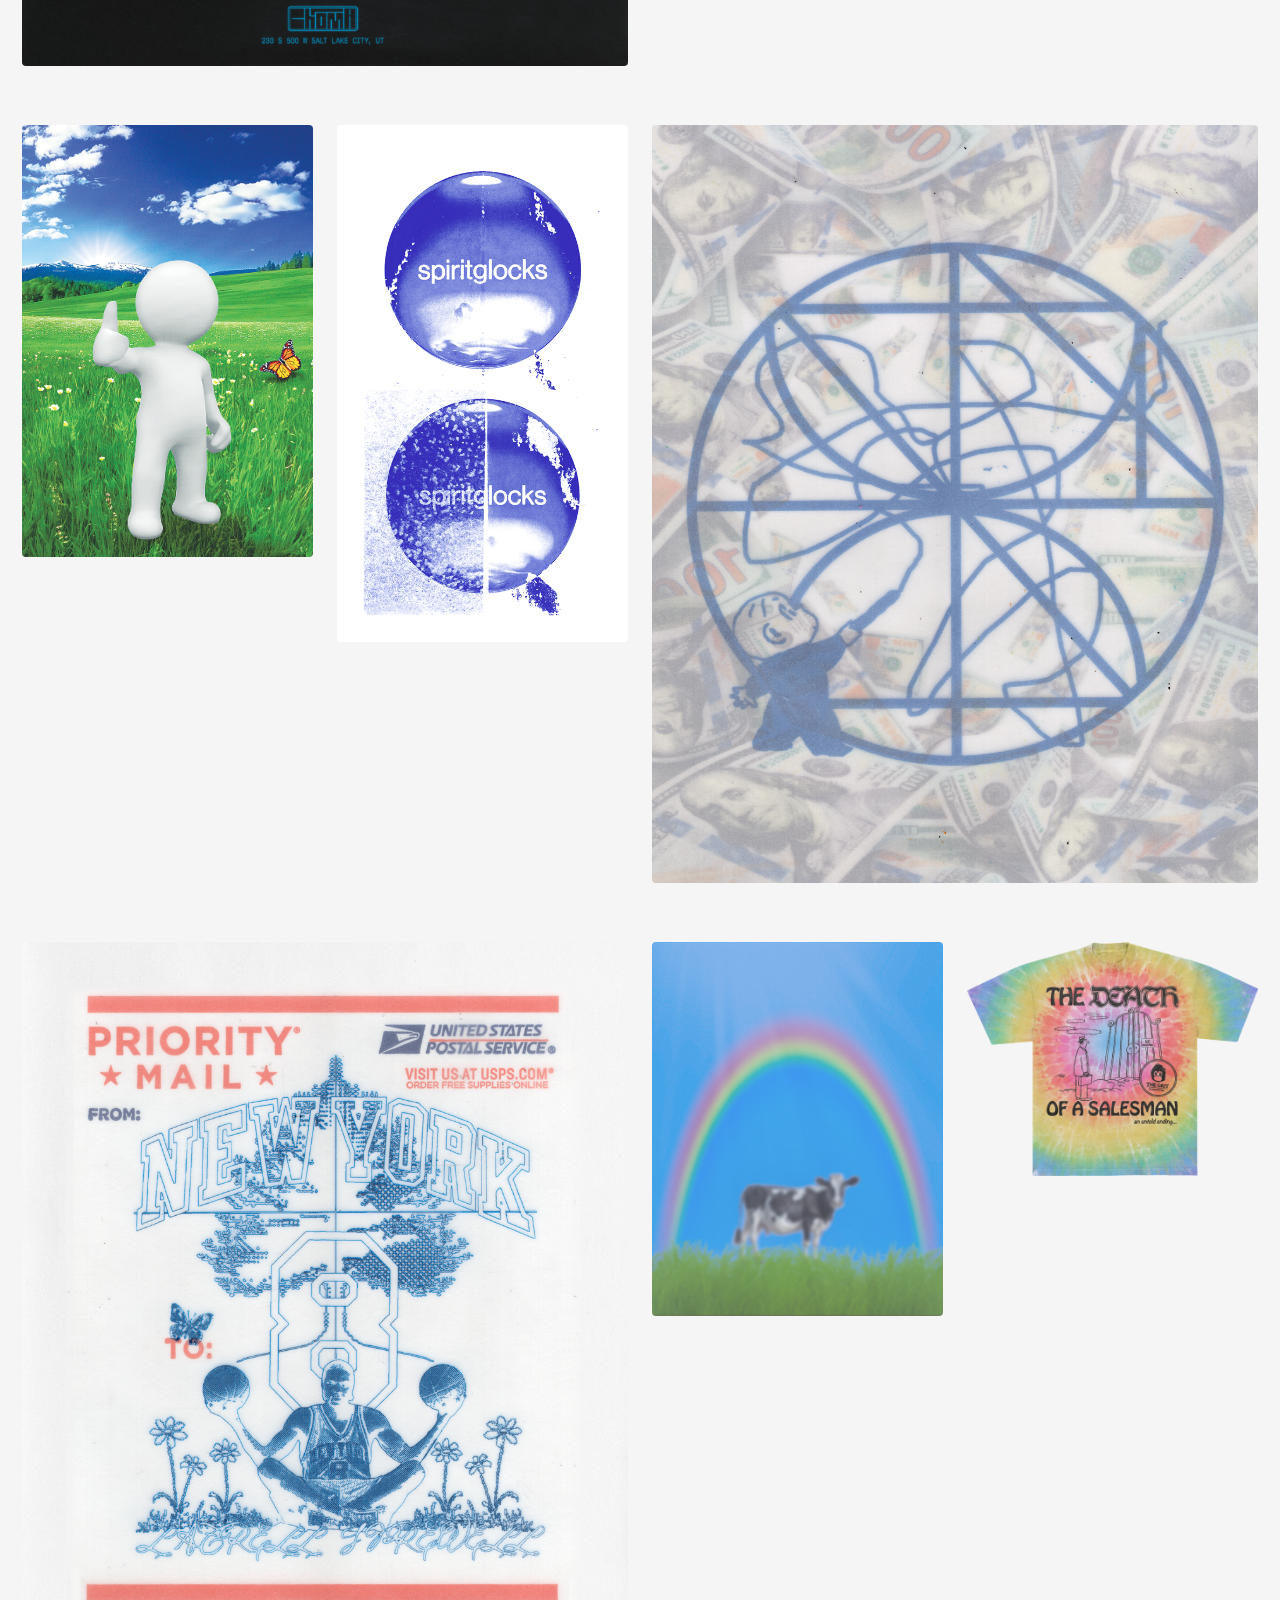
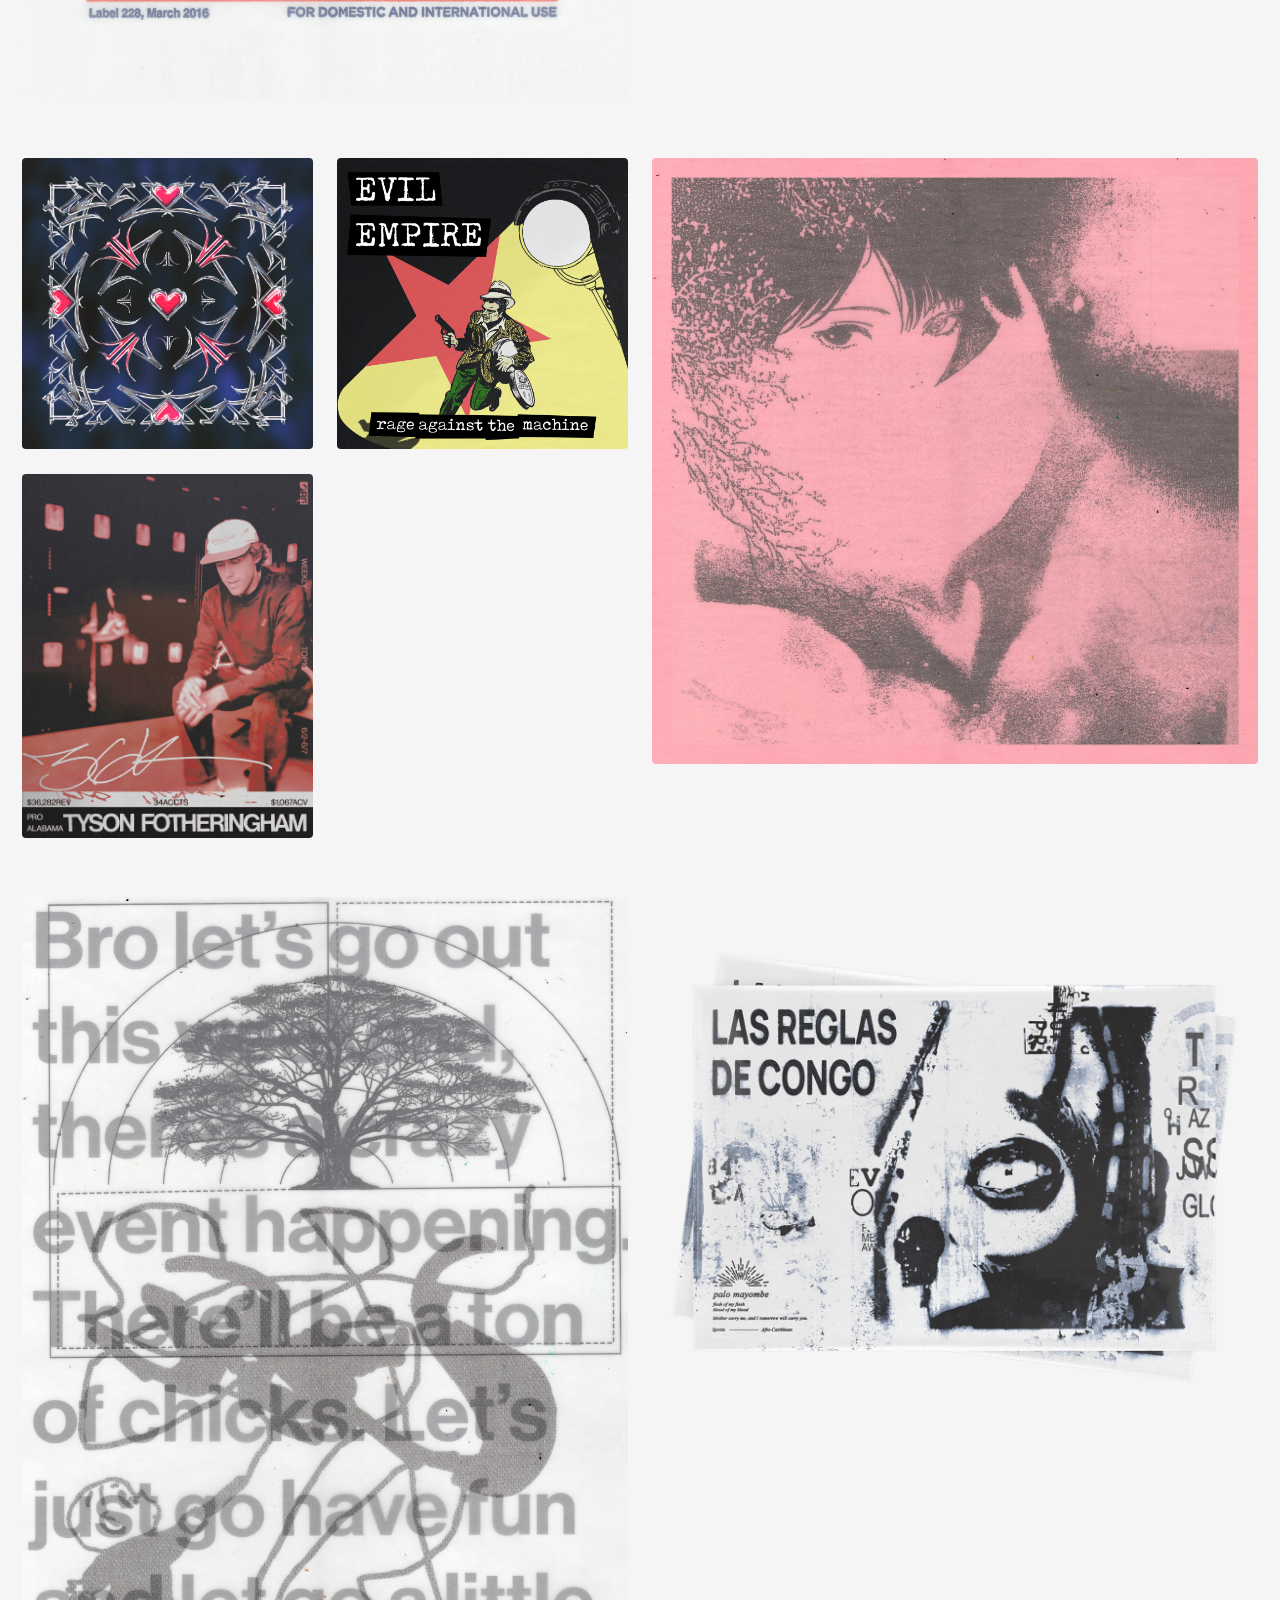
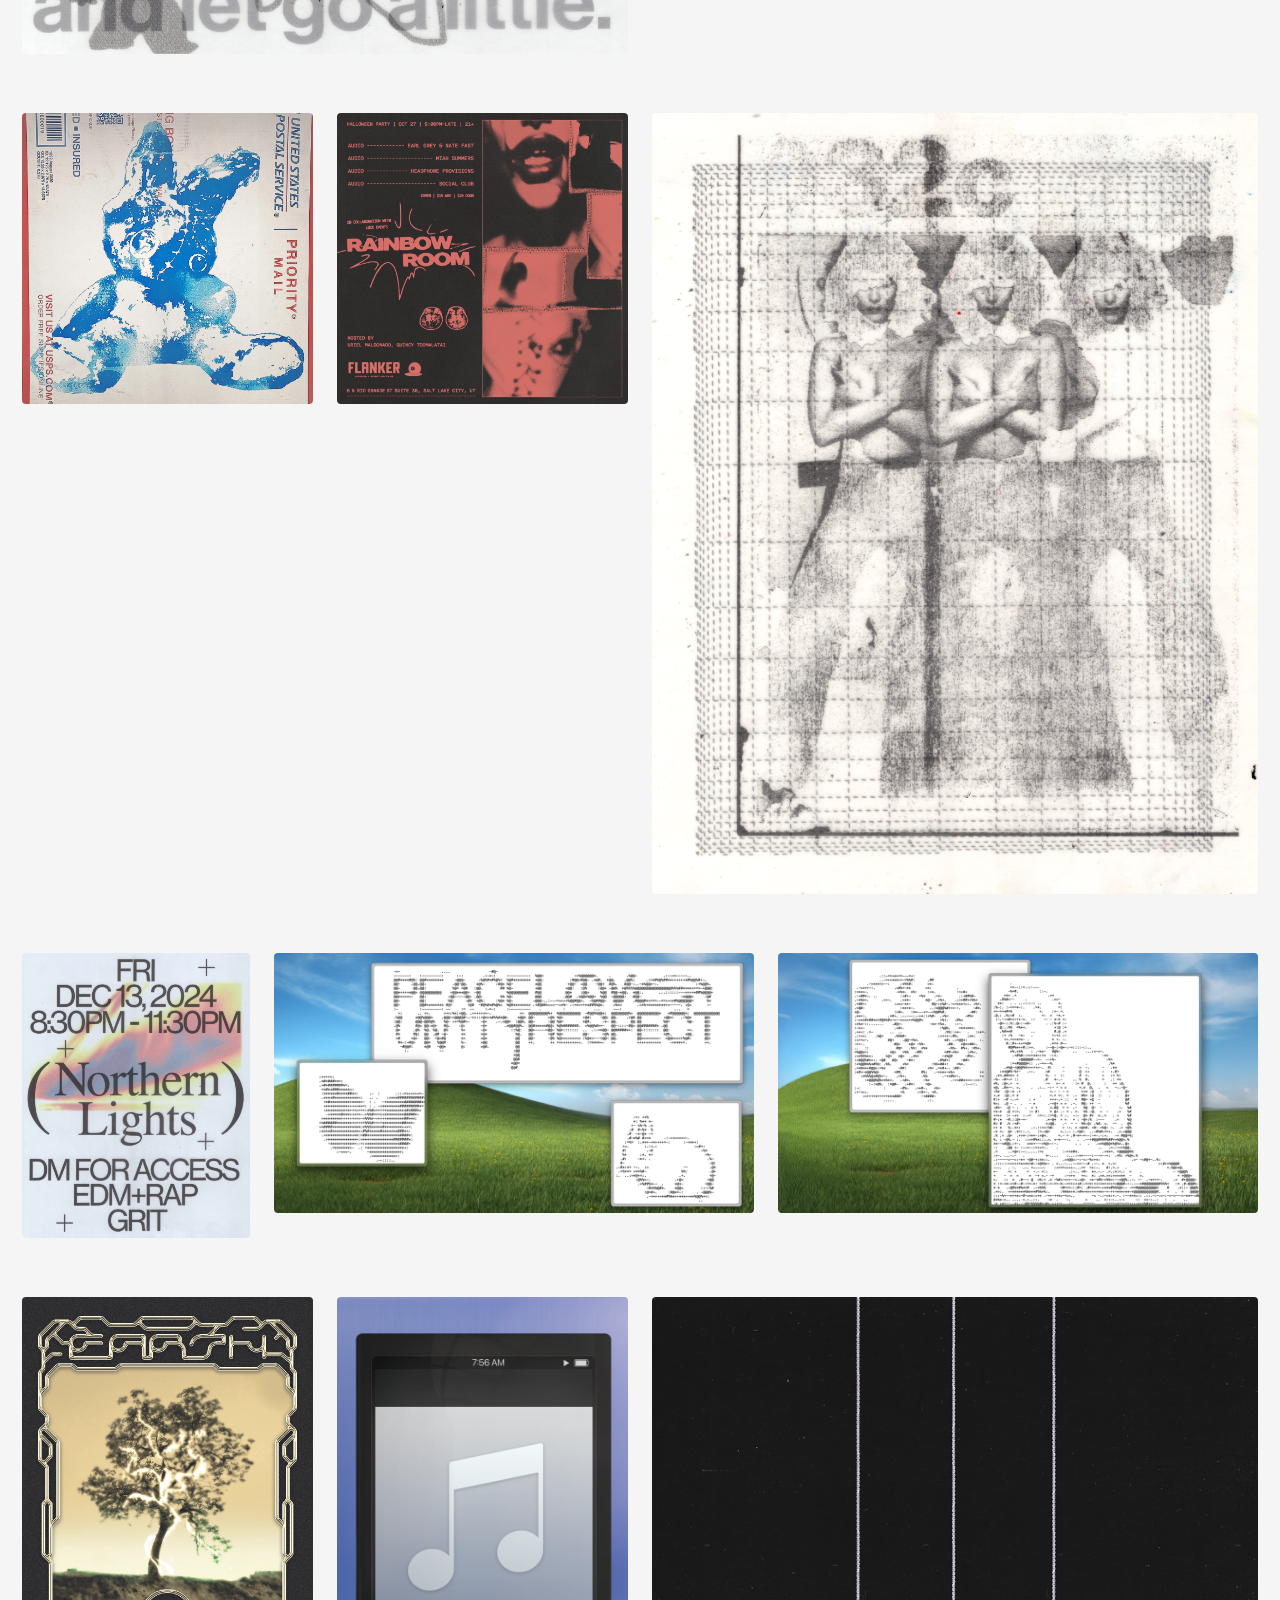
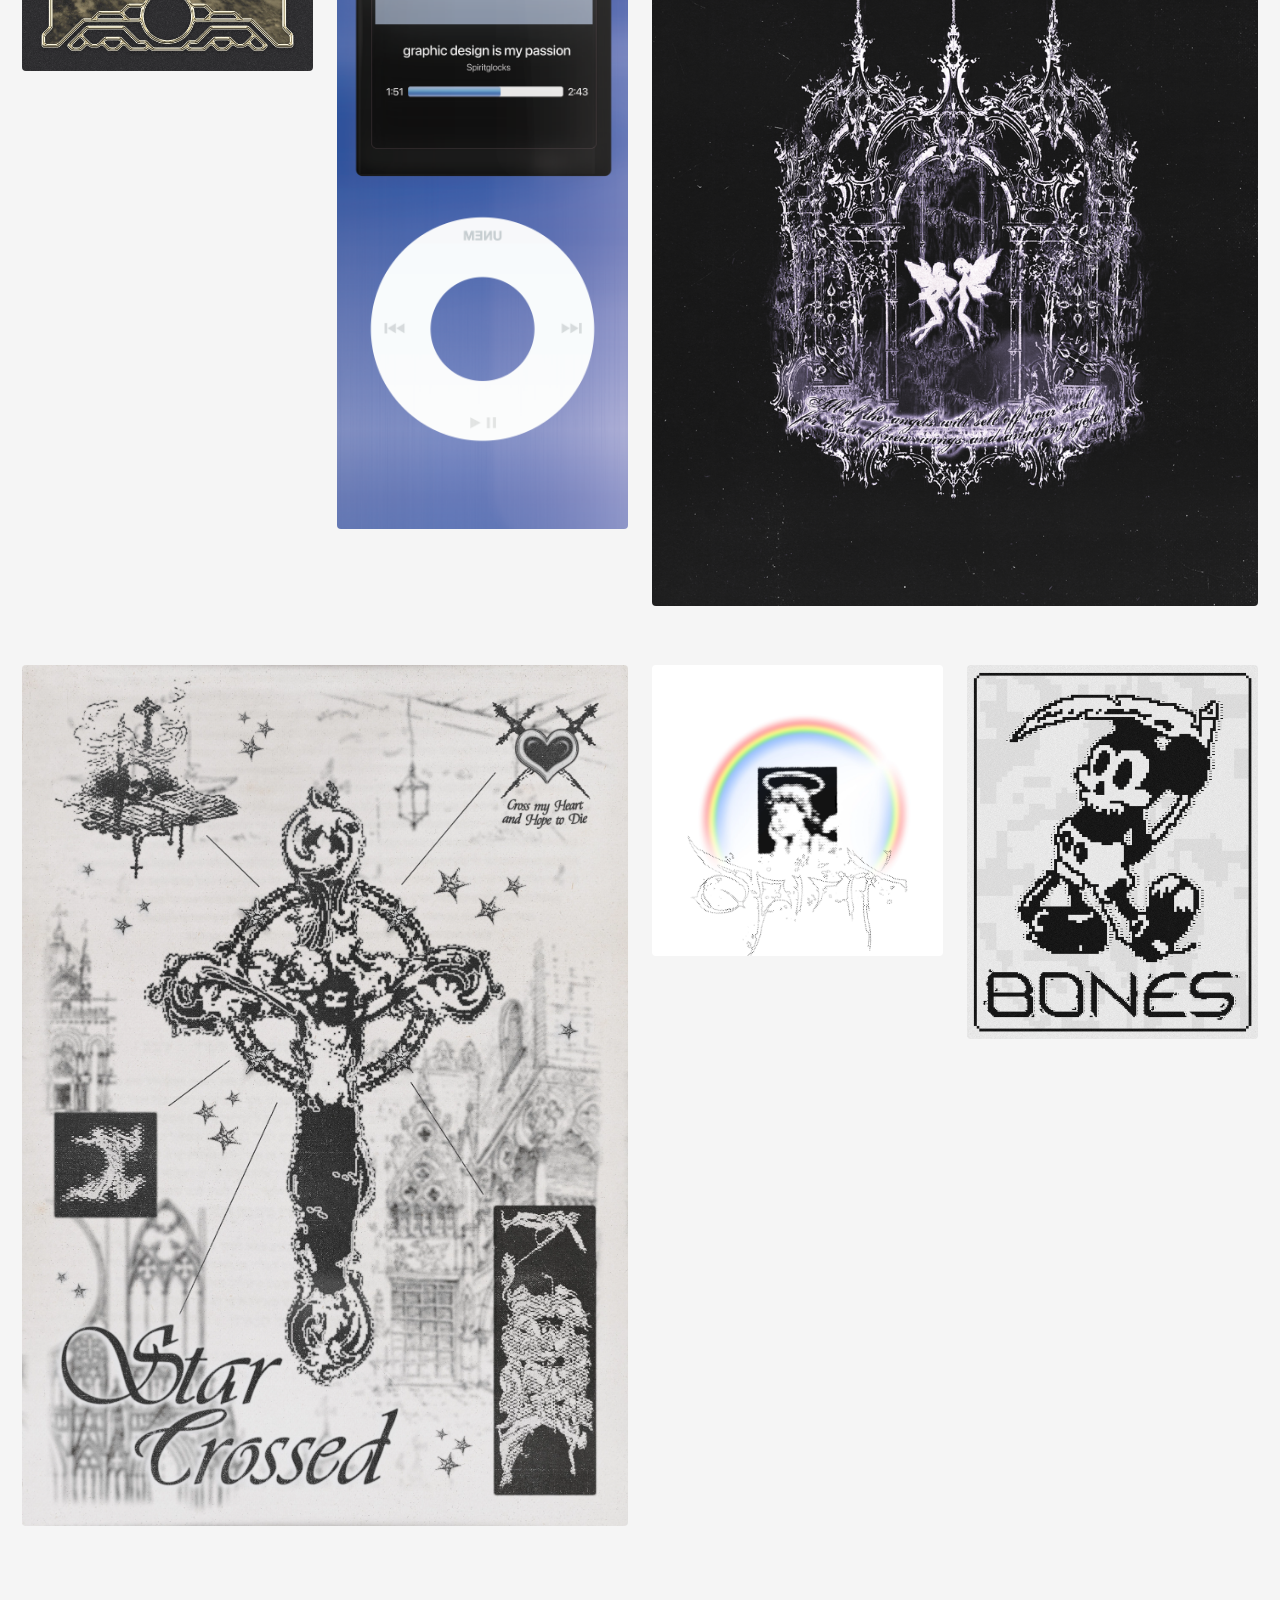
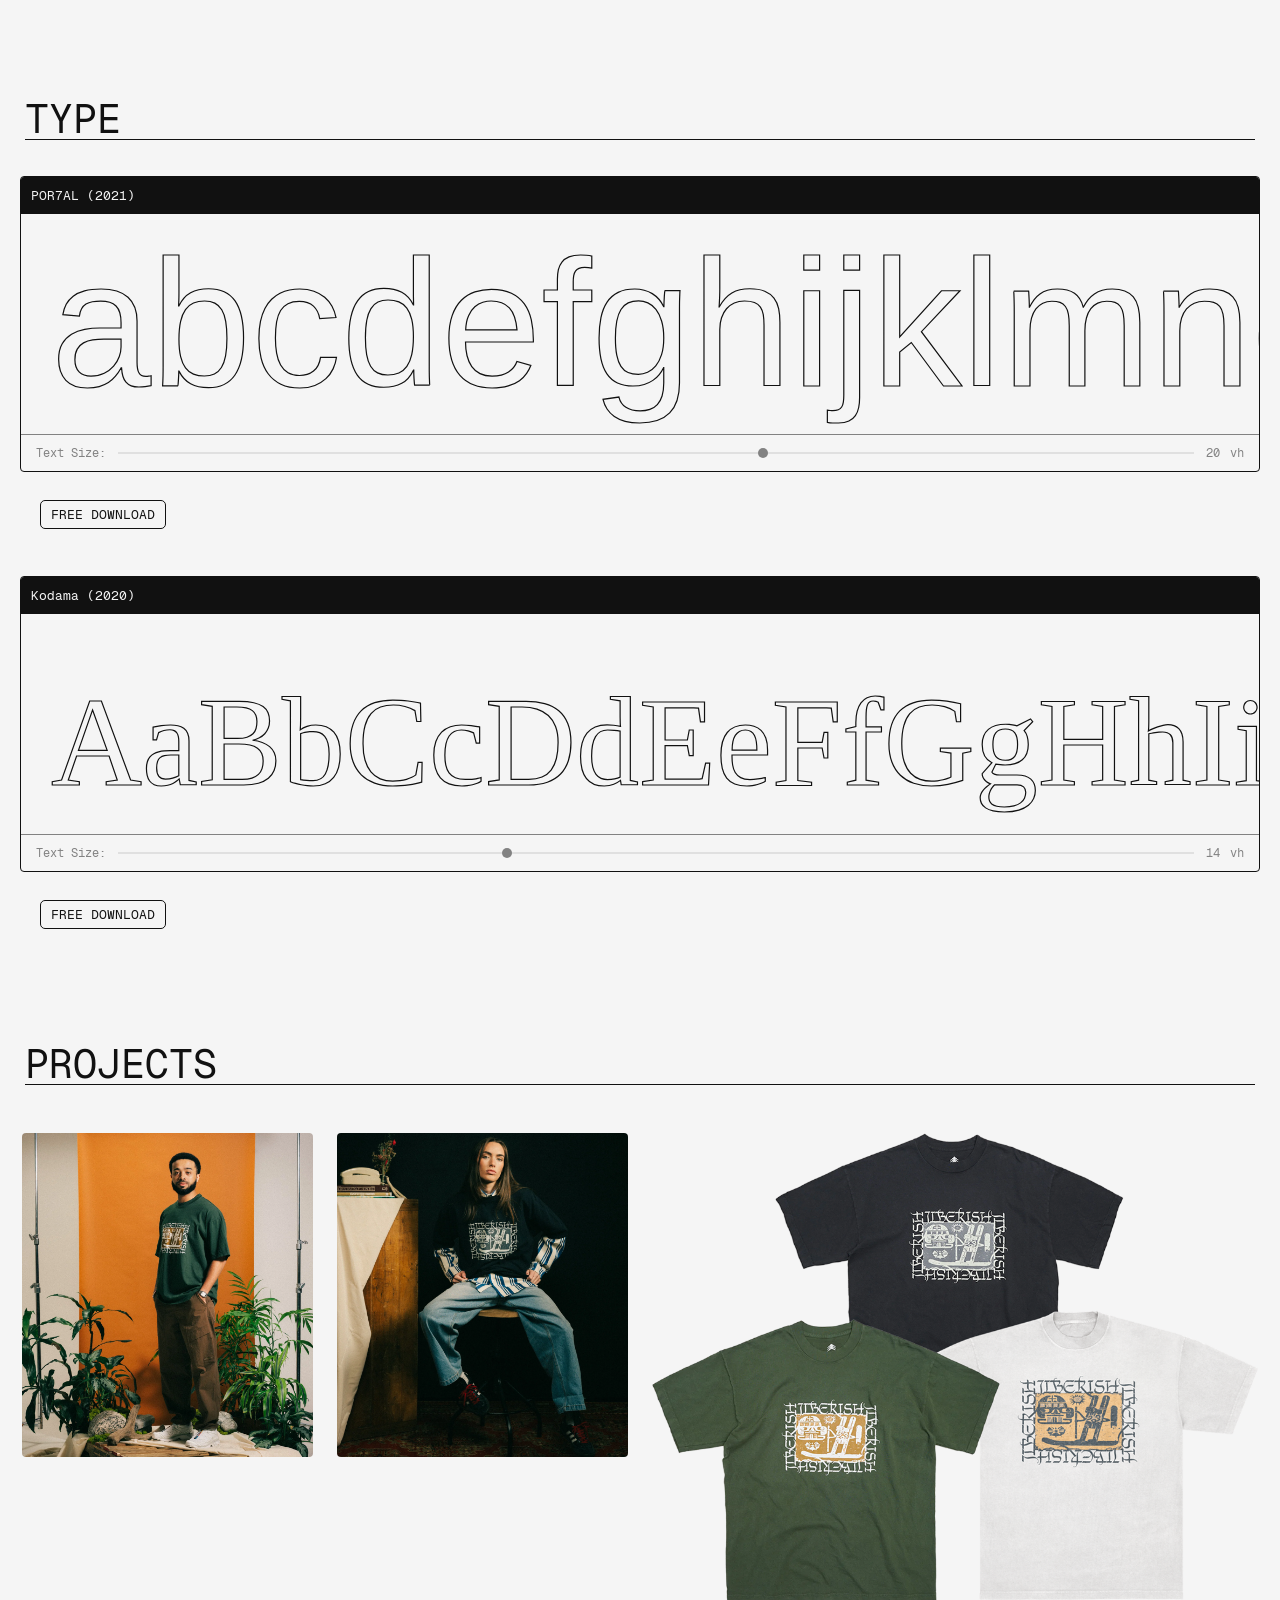
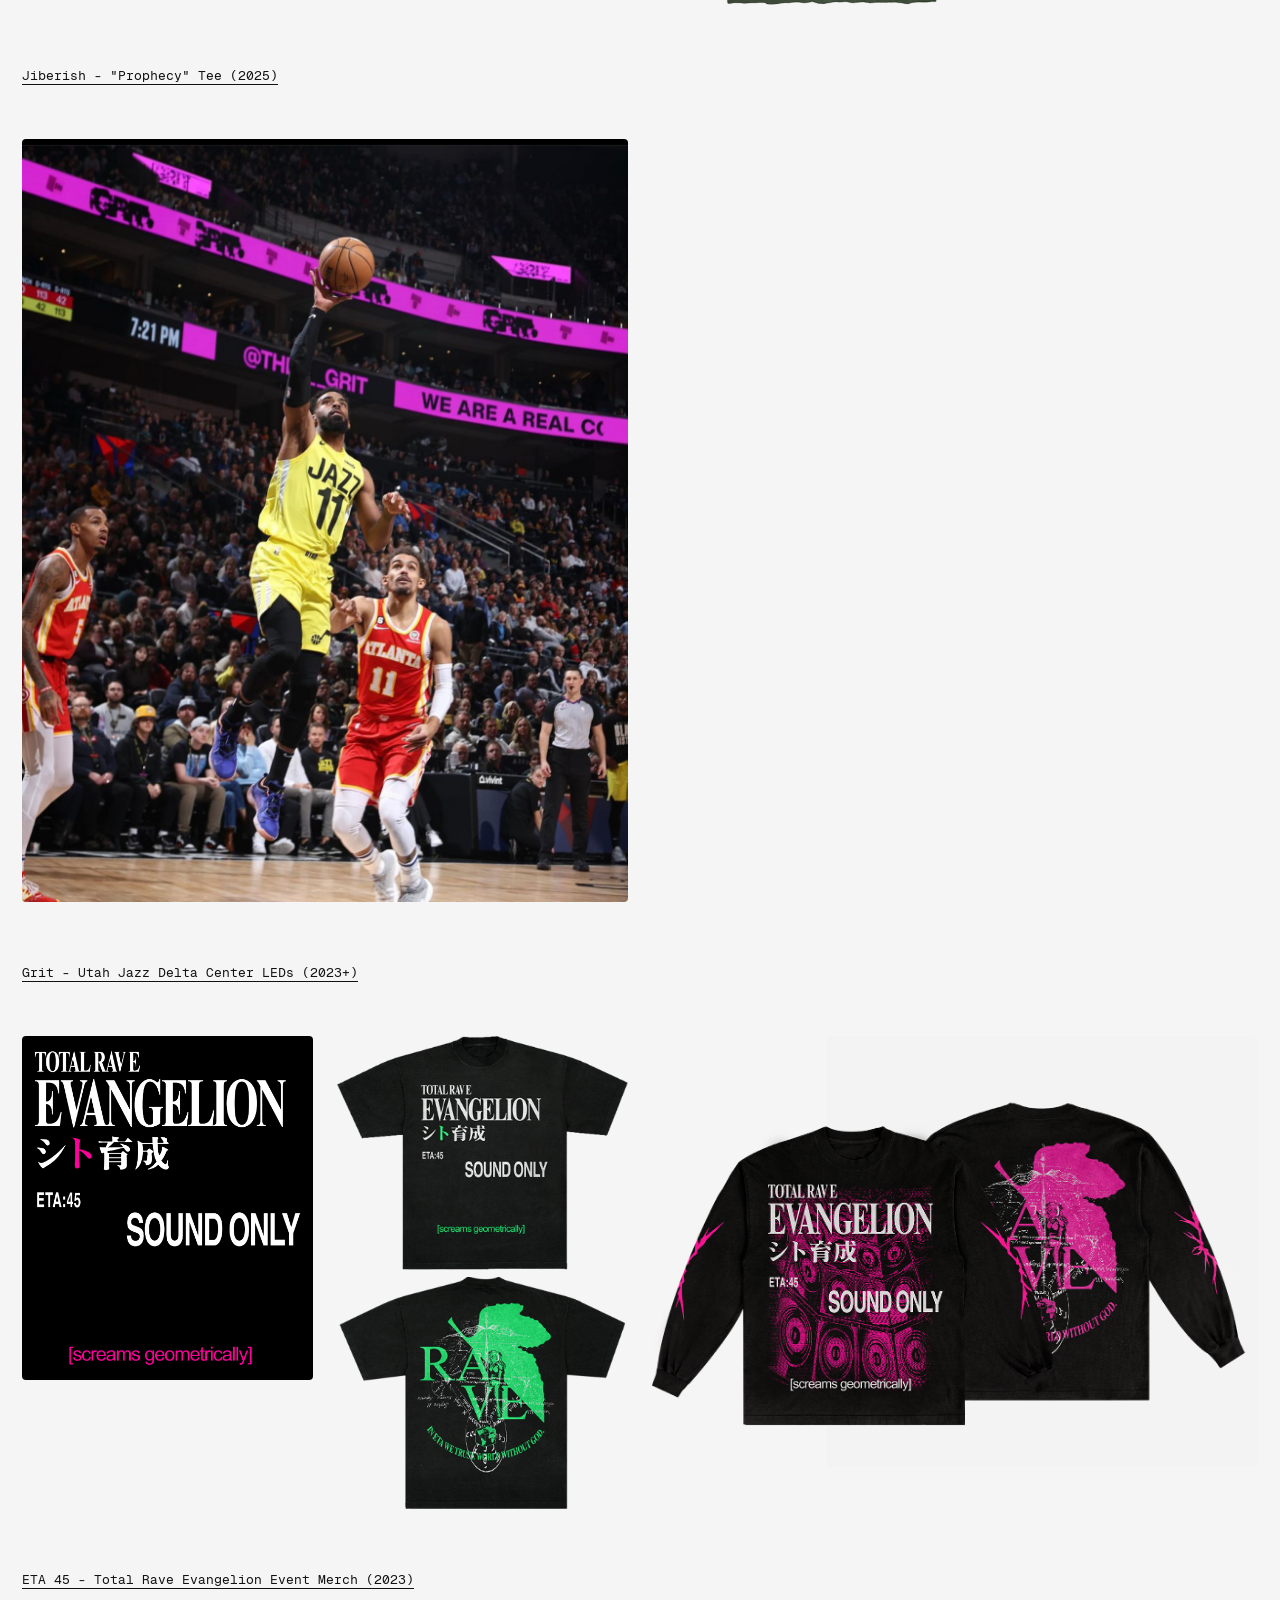
==== commit 15ff41d4: "COMMIT" ====
--- a/index.html
+++ b/index.html
@@ -361,7 +361,7 @@
 
         <div class="col md">
           <div class="thing">
-            <img class="" loading="lazy" decoding="async" src="./img/NORTHERNlights.WEBP" alt="">
+            <img class="" loading="lazy" decoding="async" src="./img/NORTHERNlights.webp" alt="">
           </div>
         </div>
 
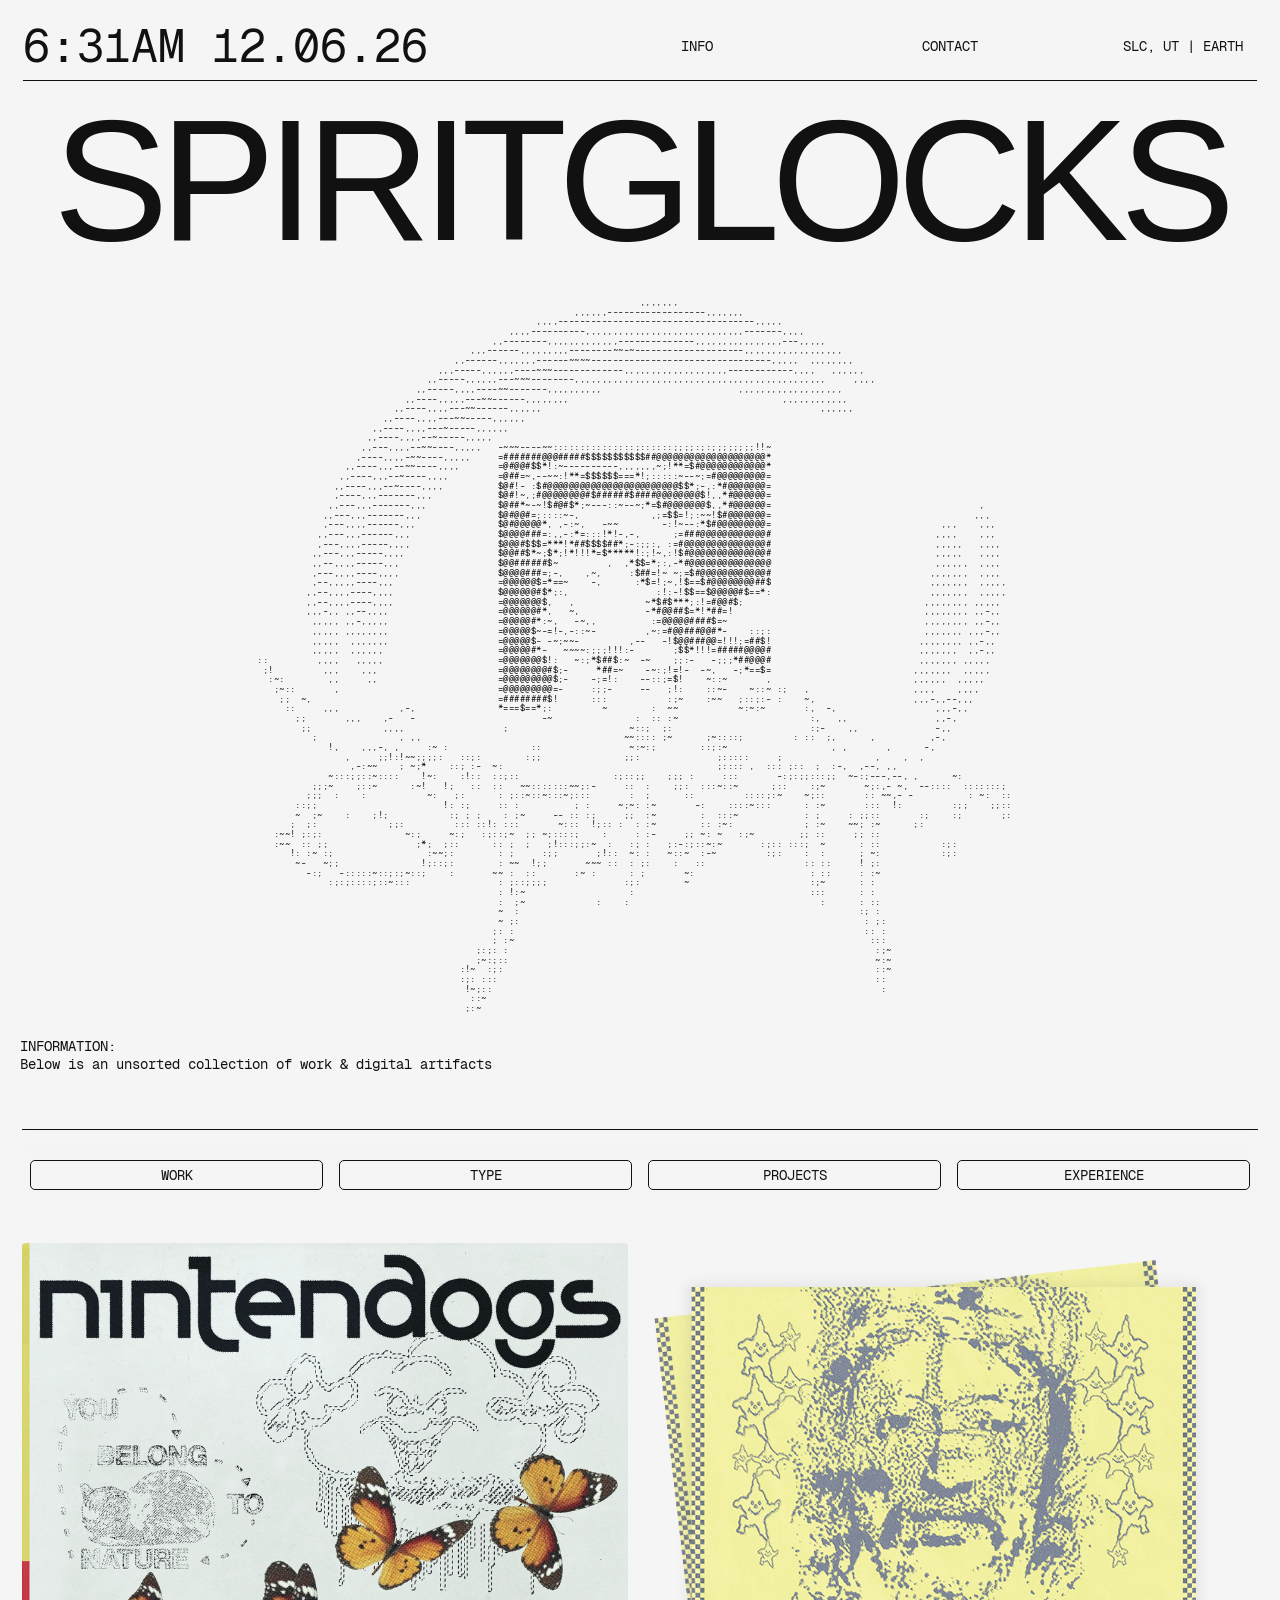
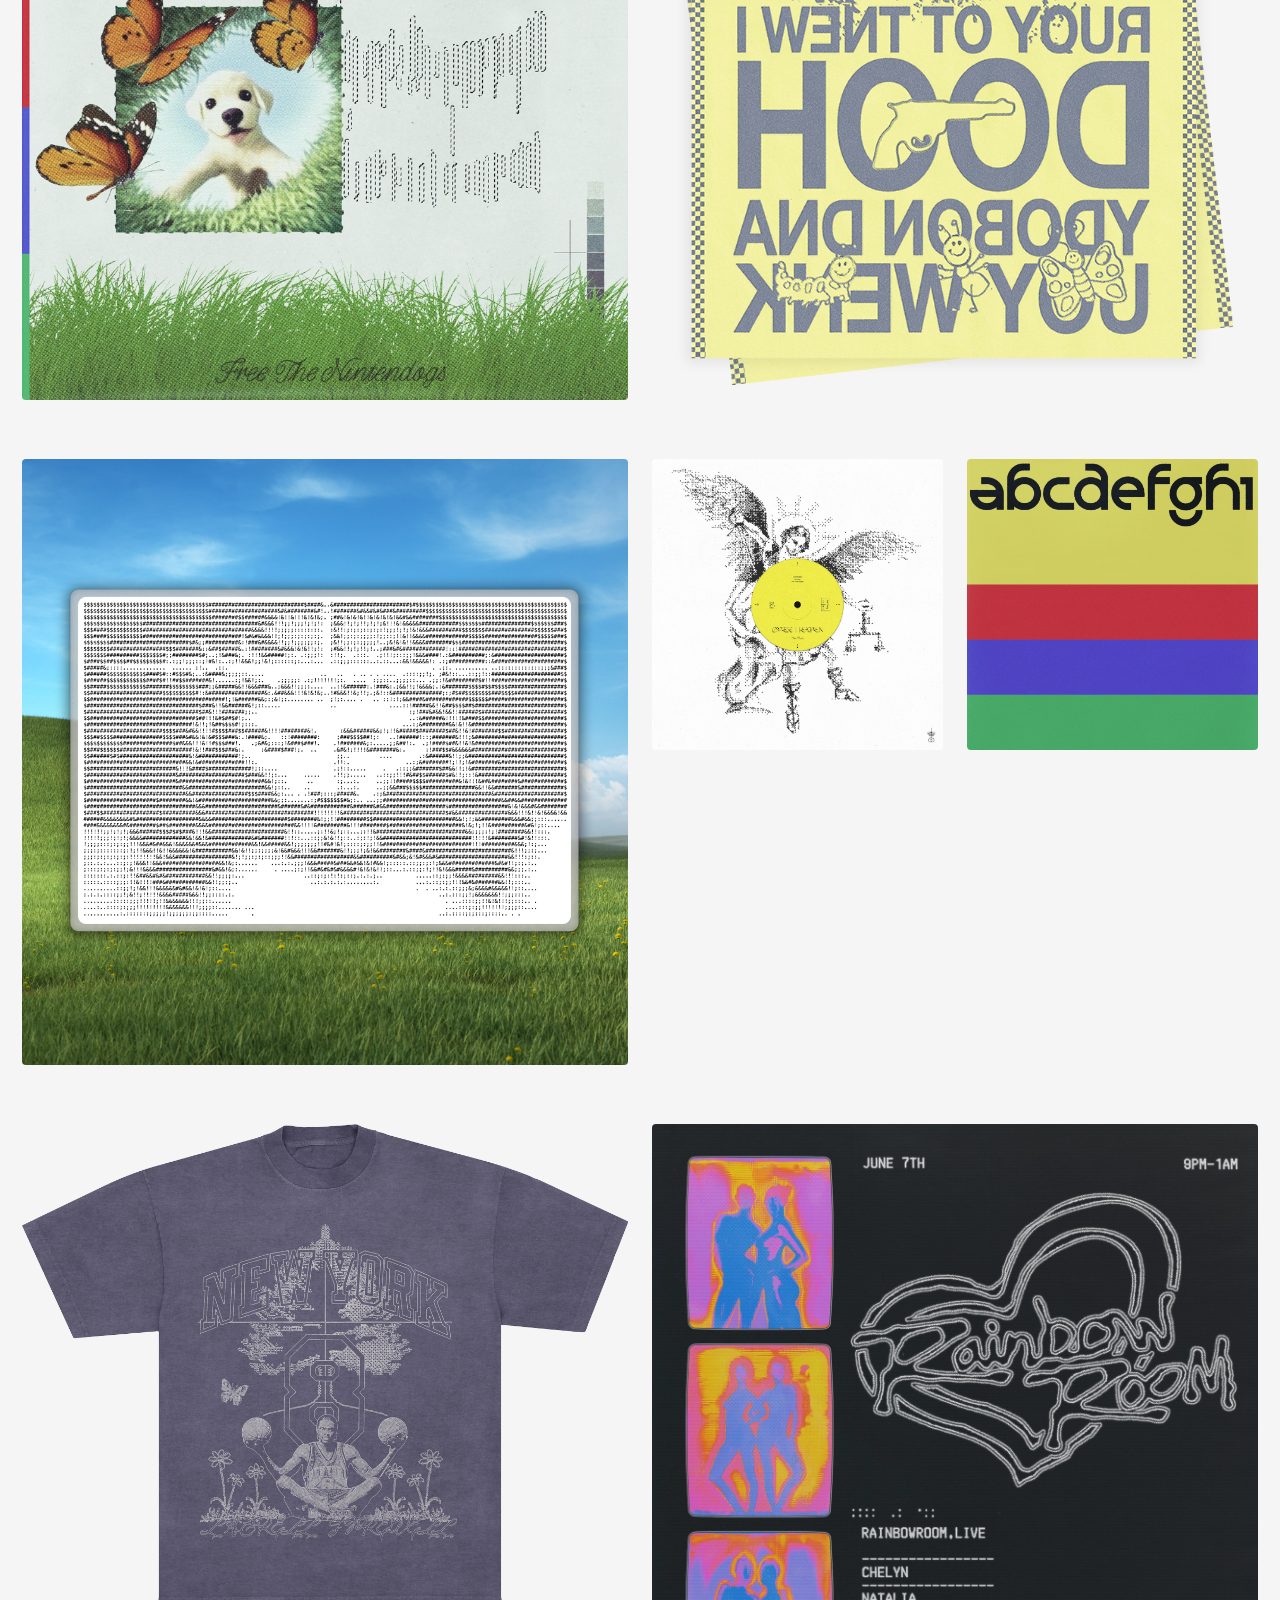
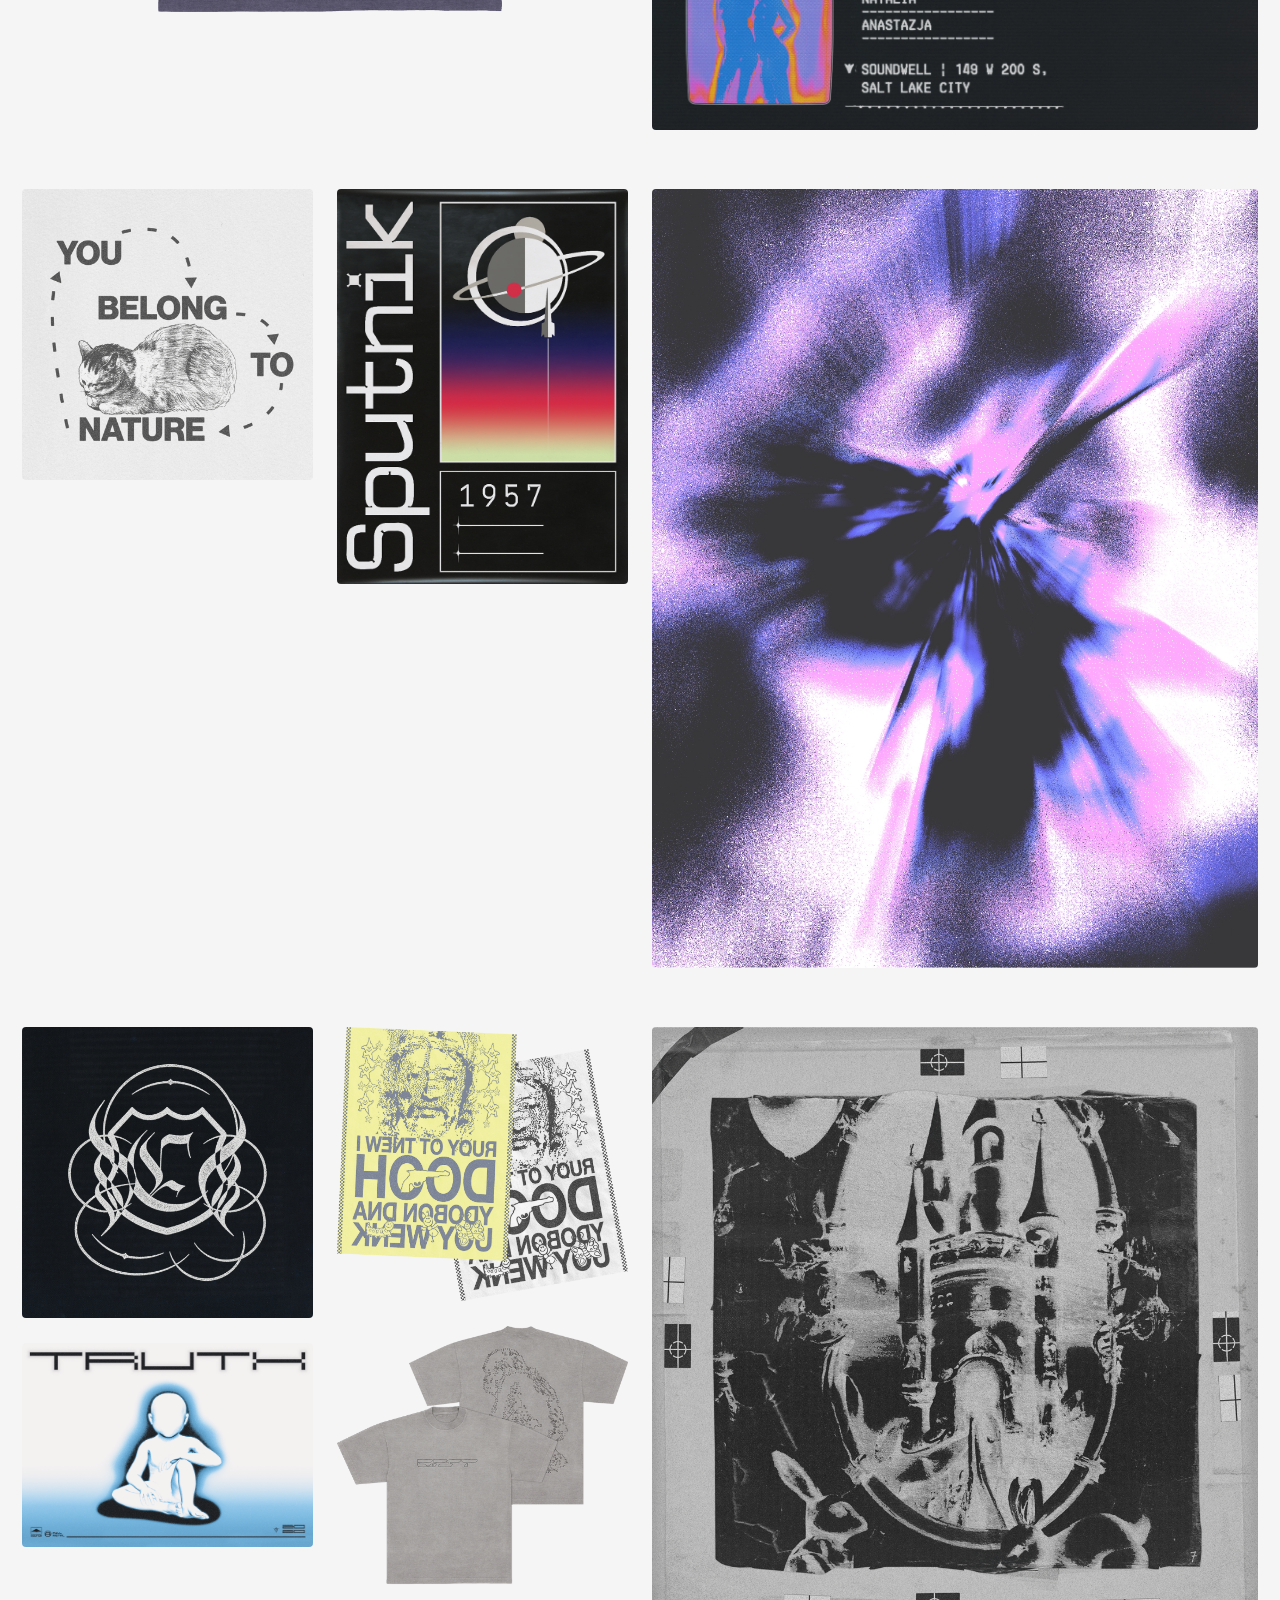
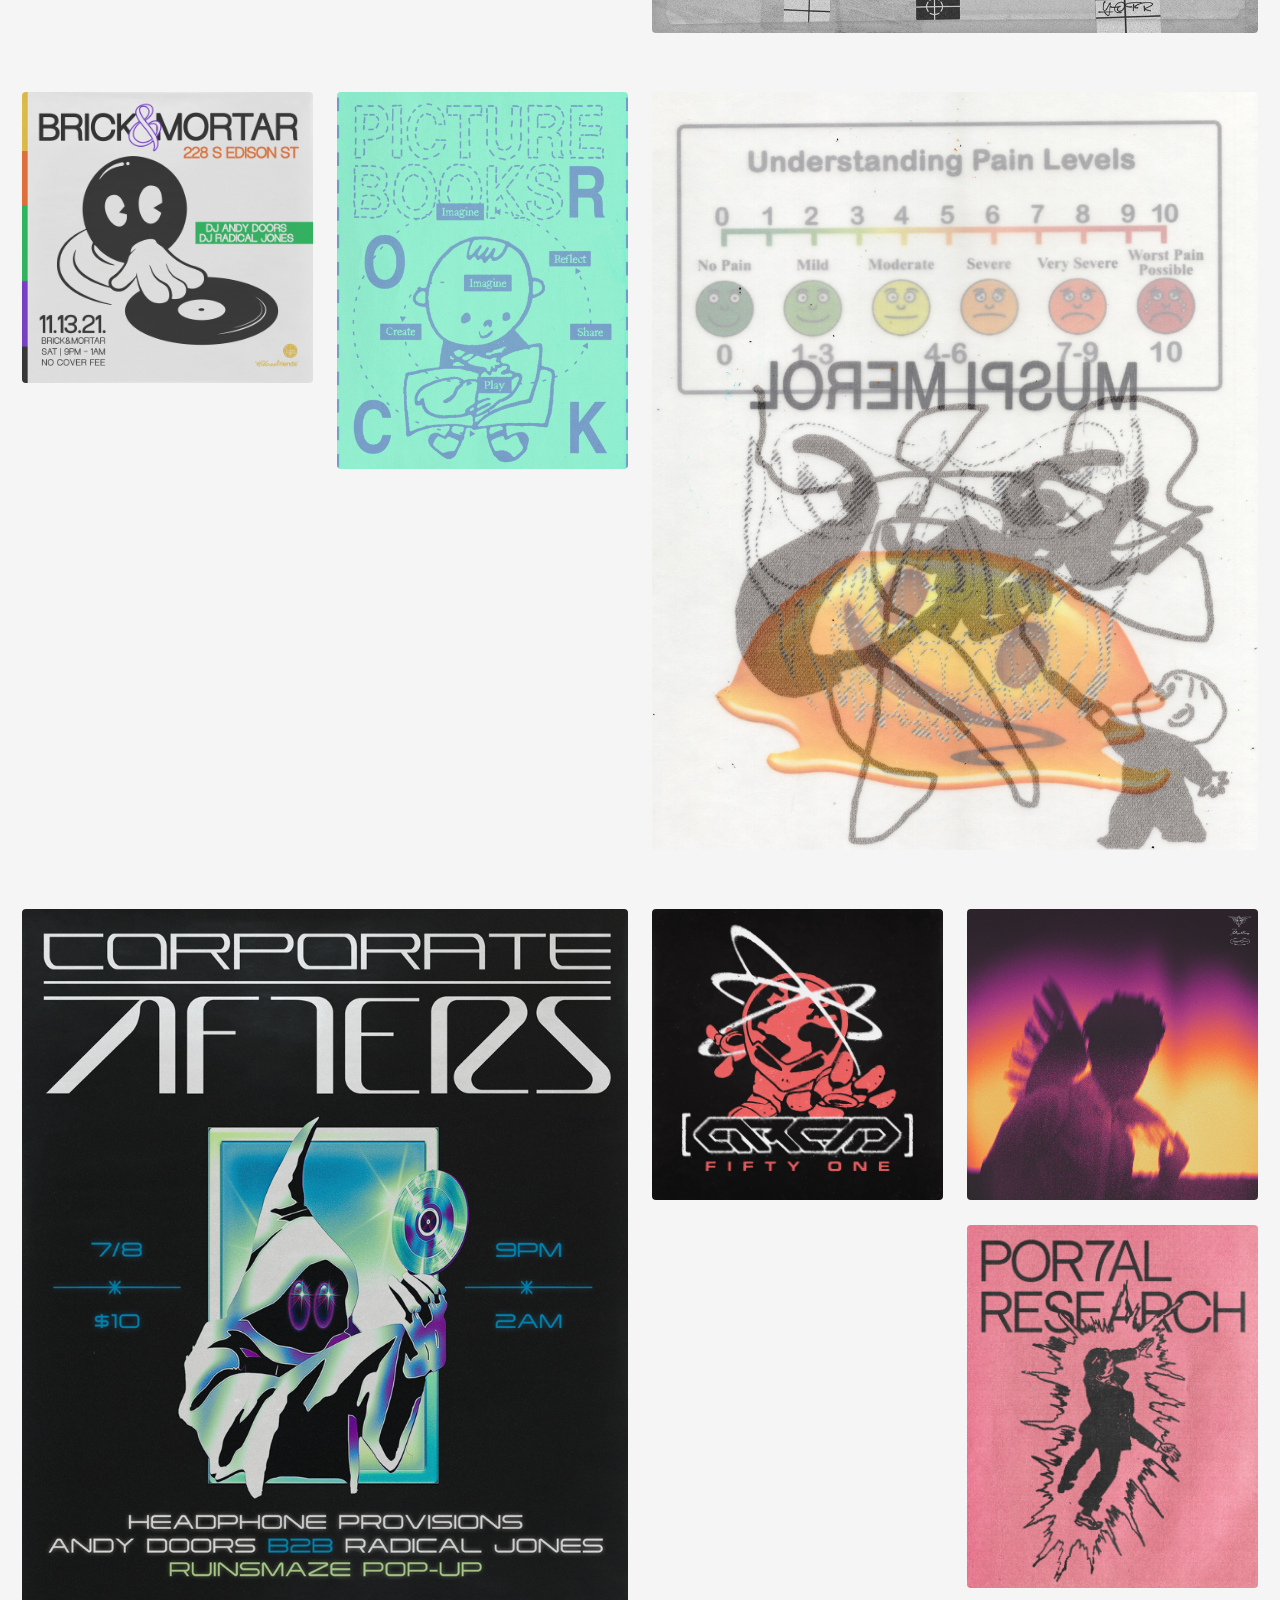
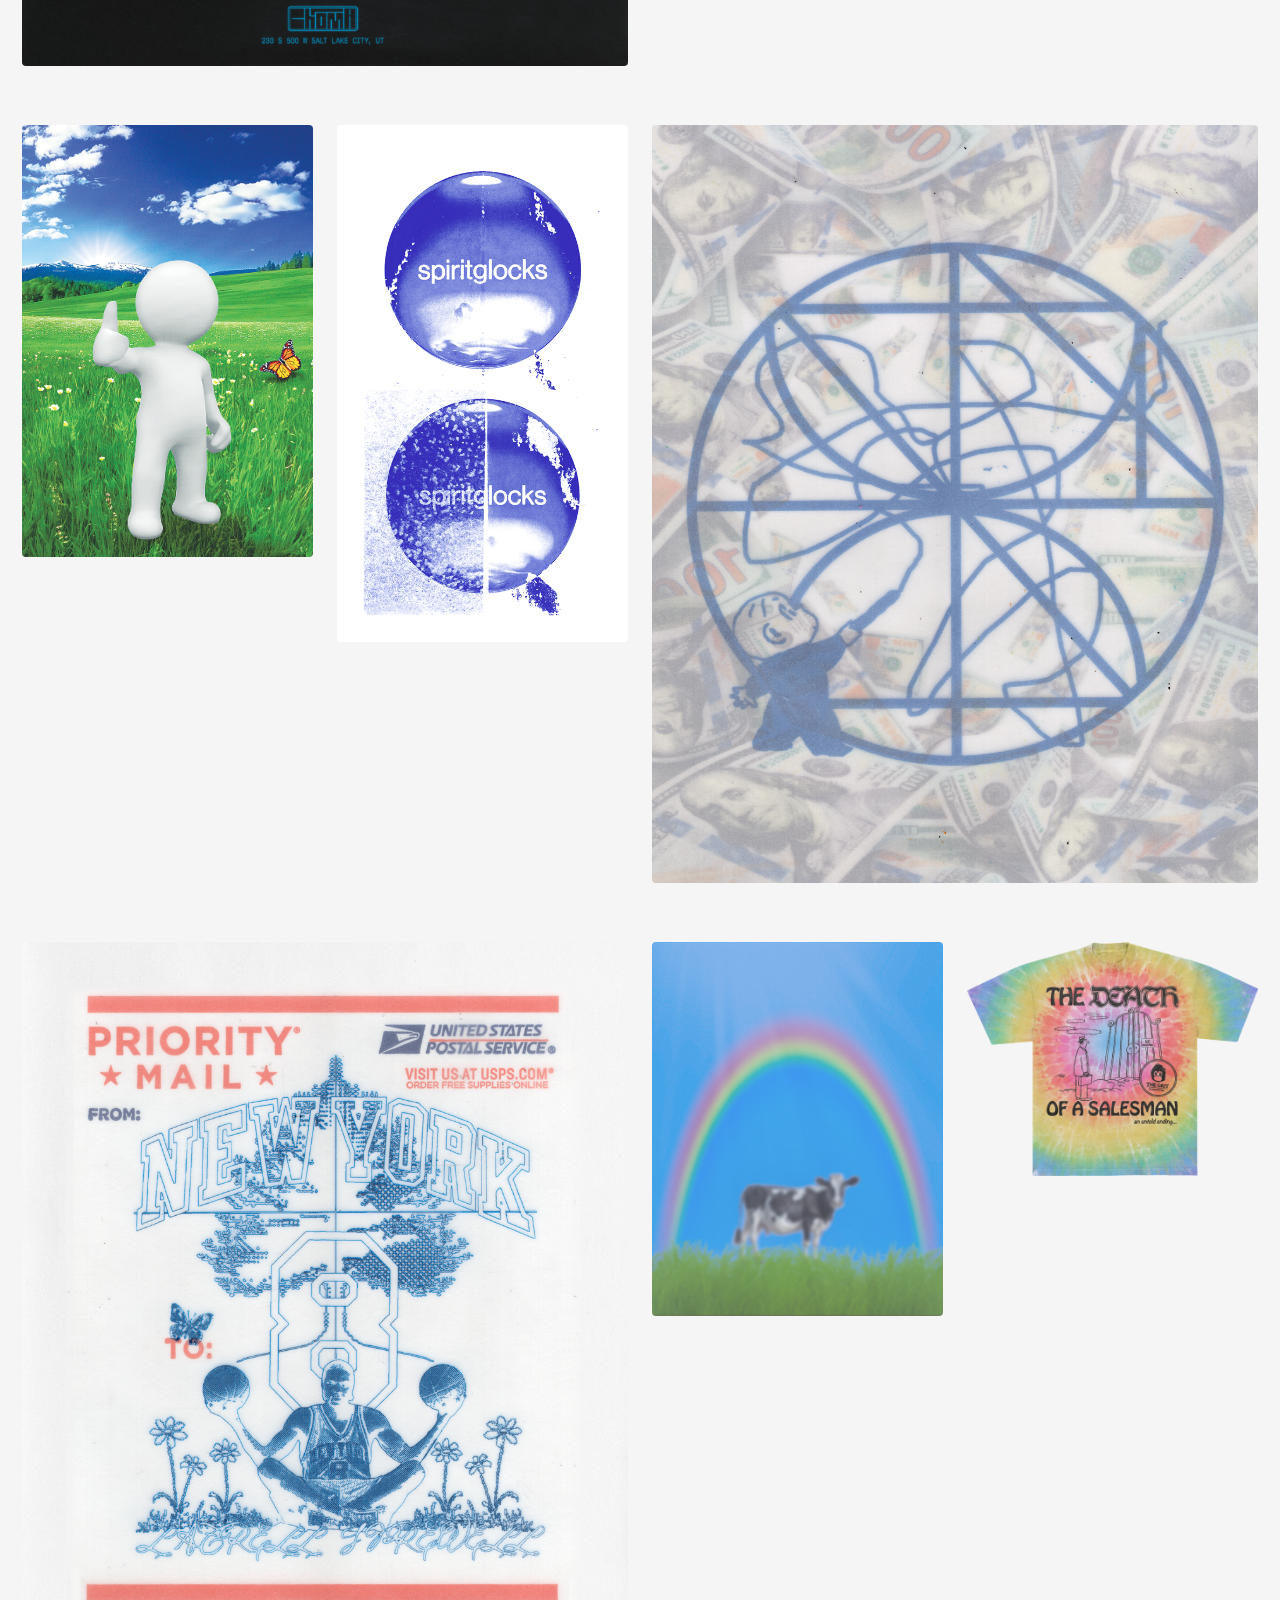
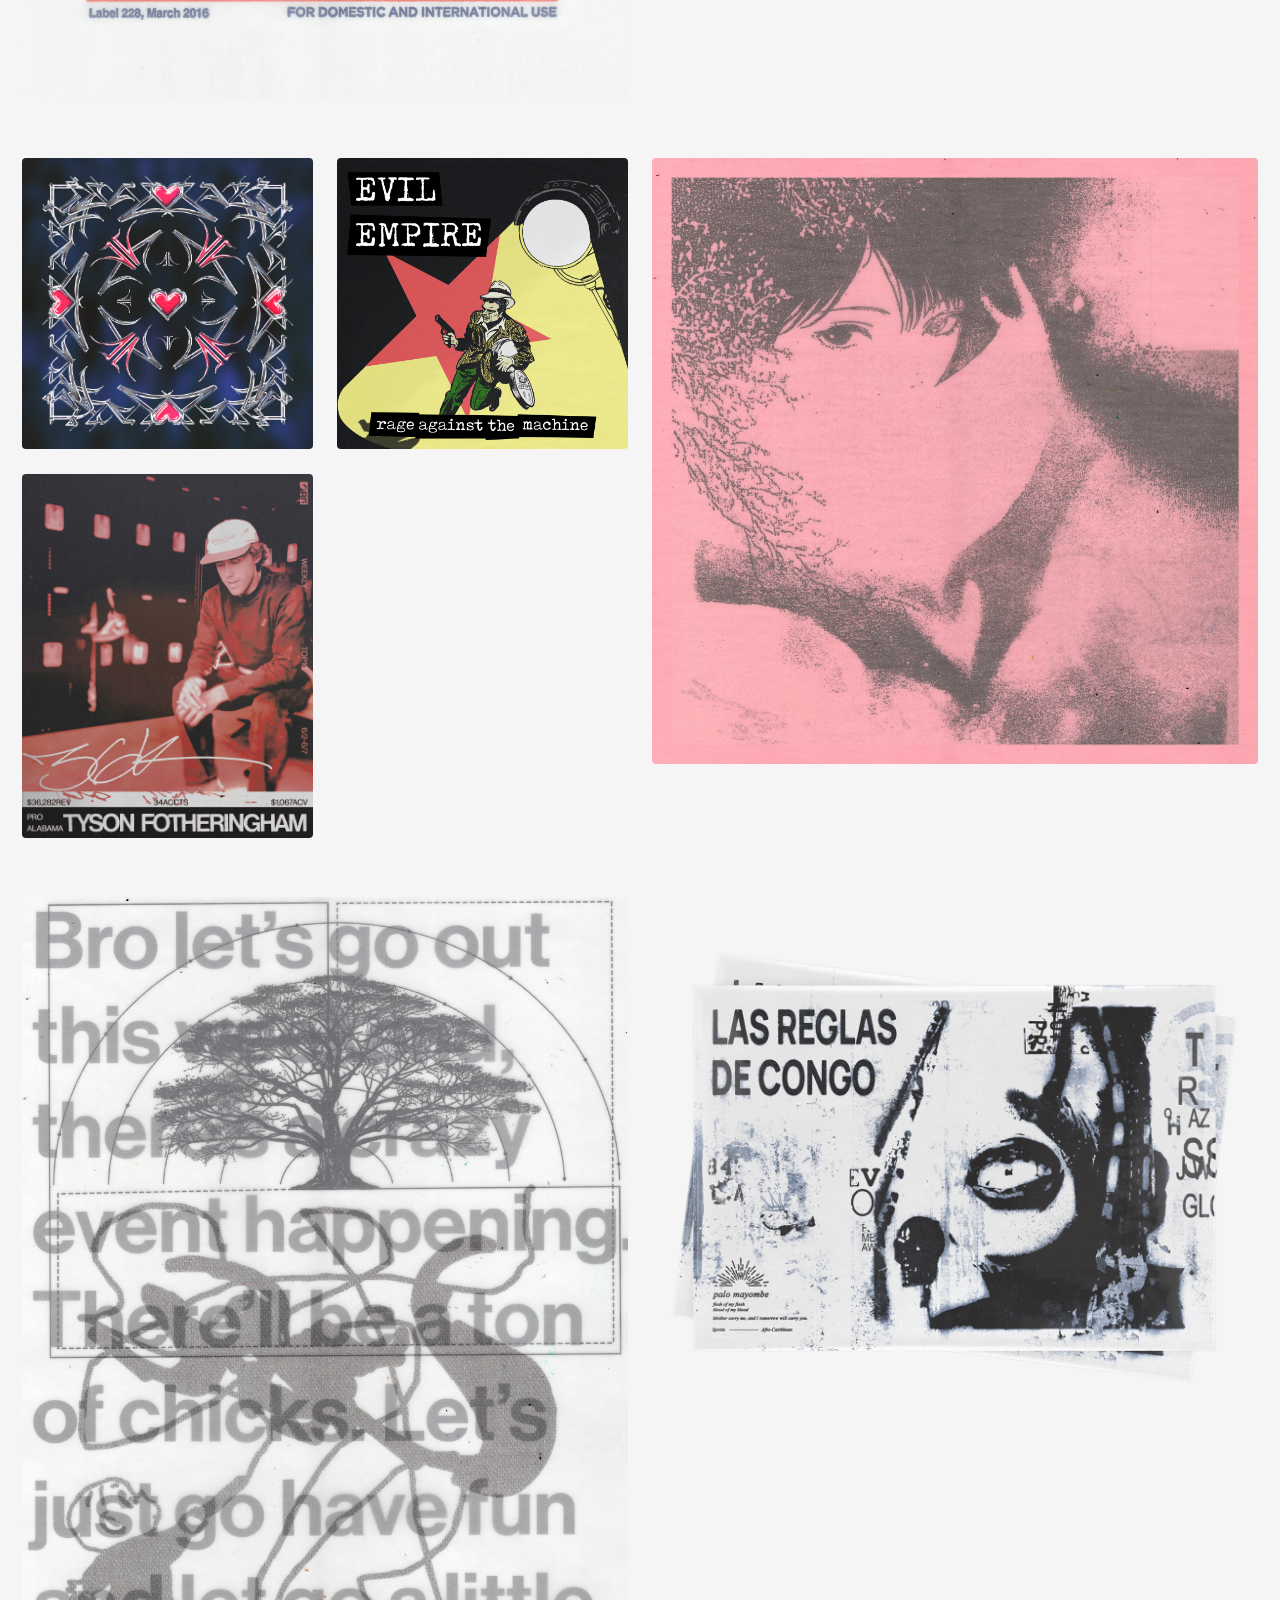
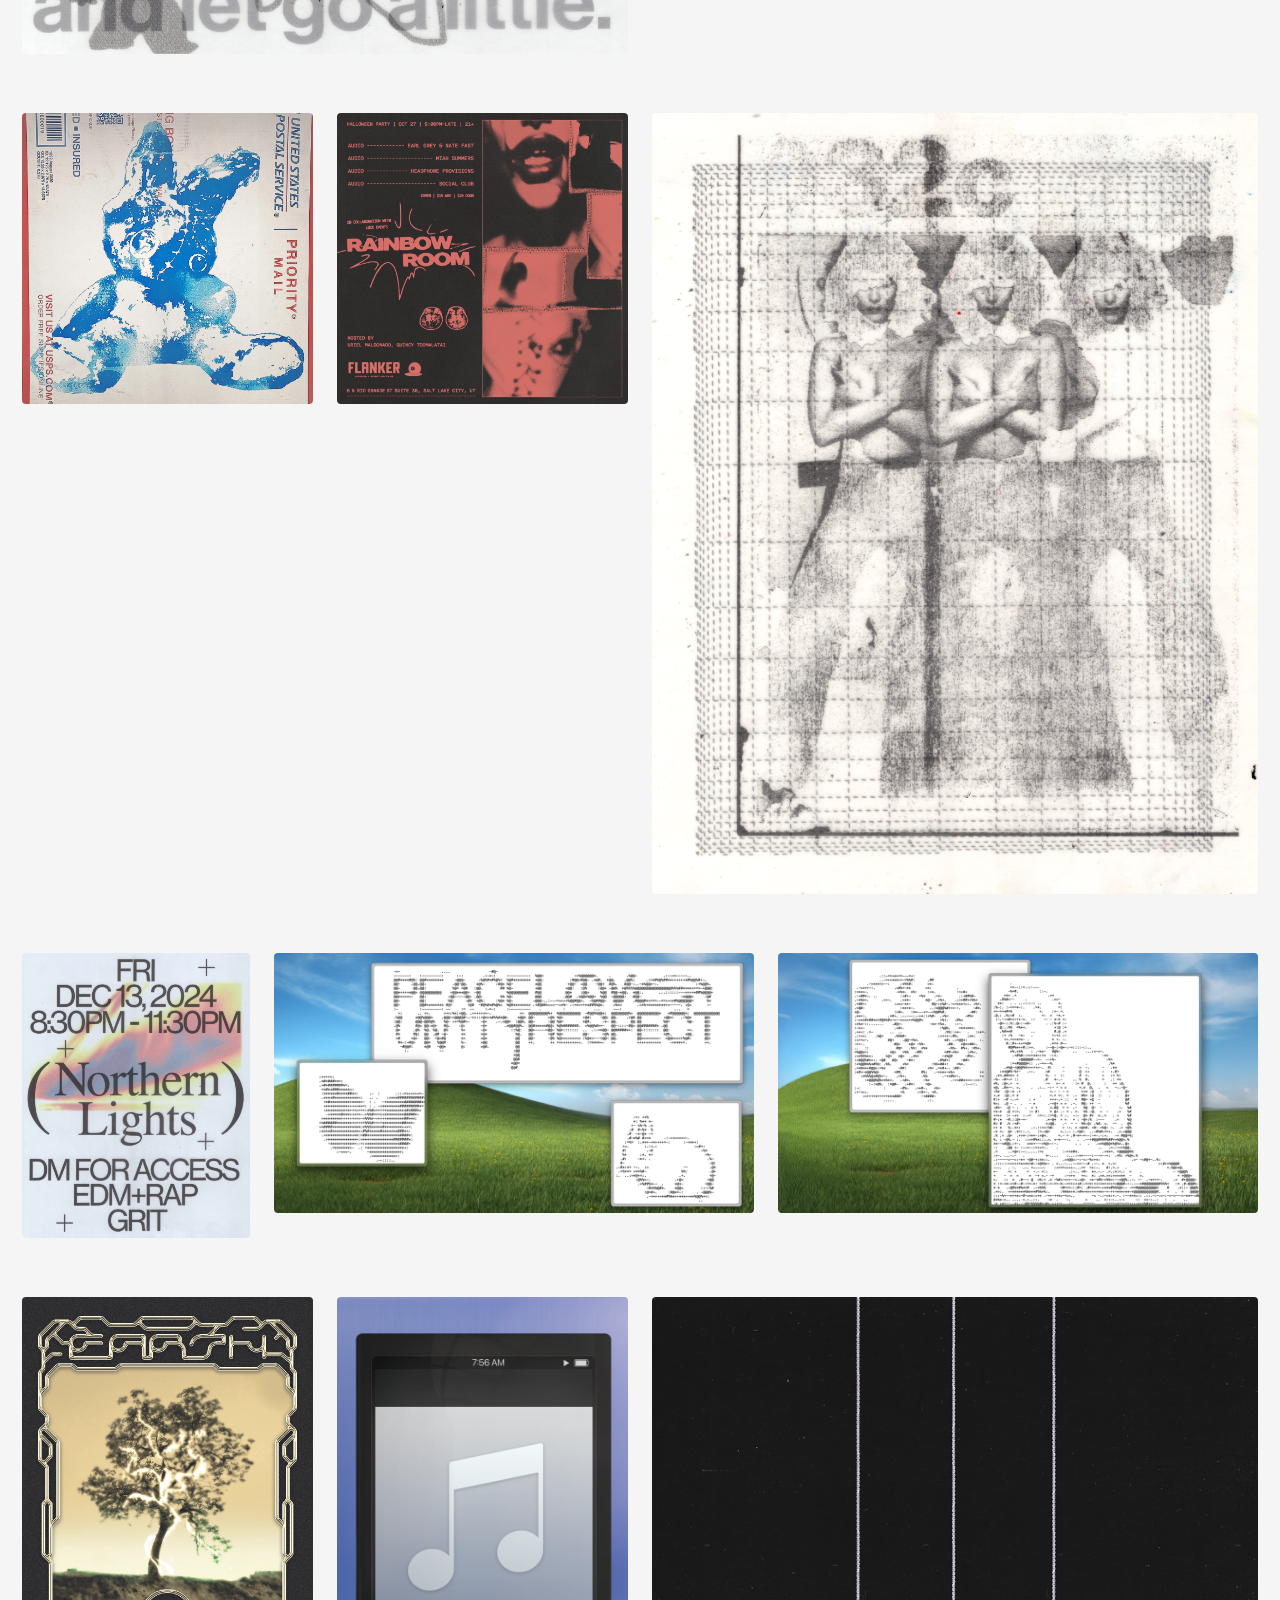
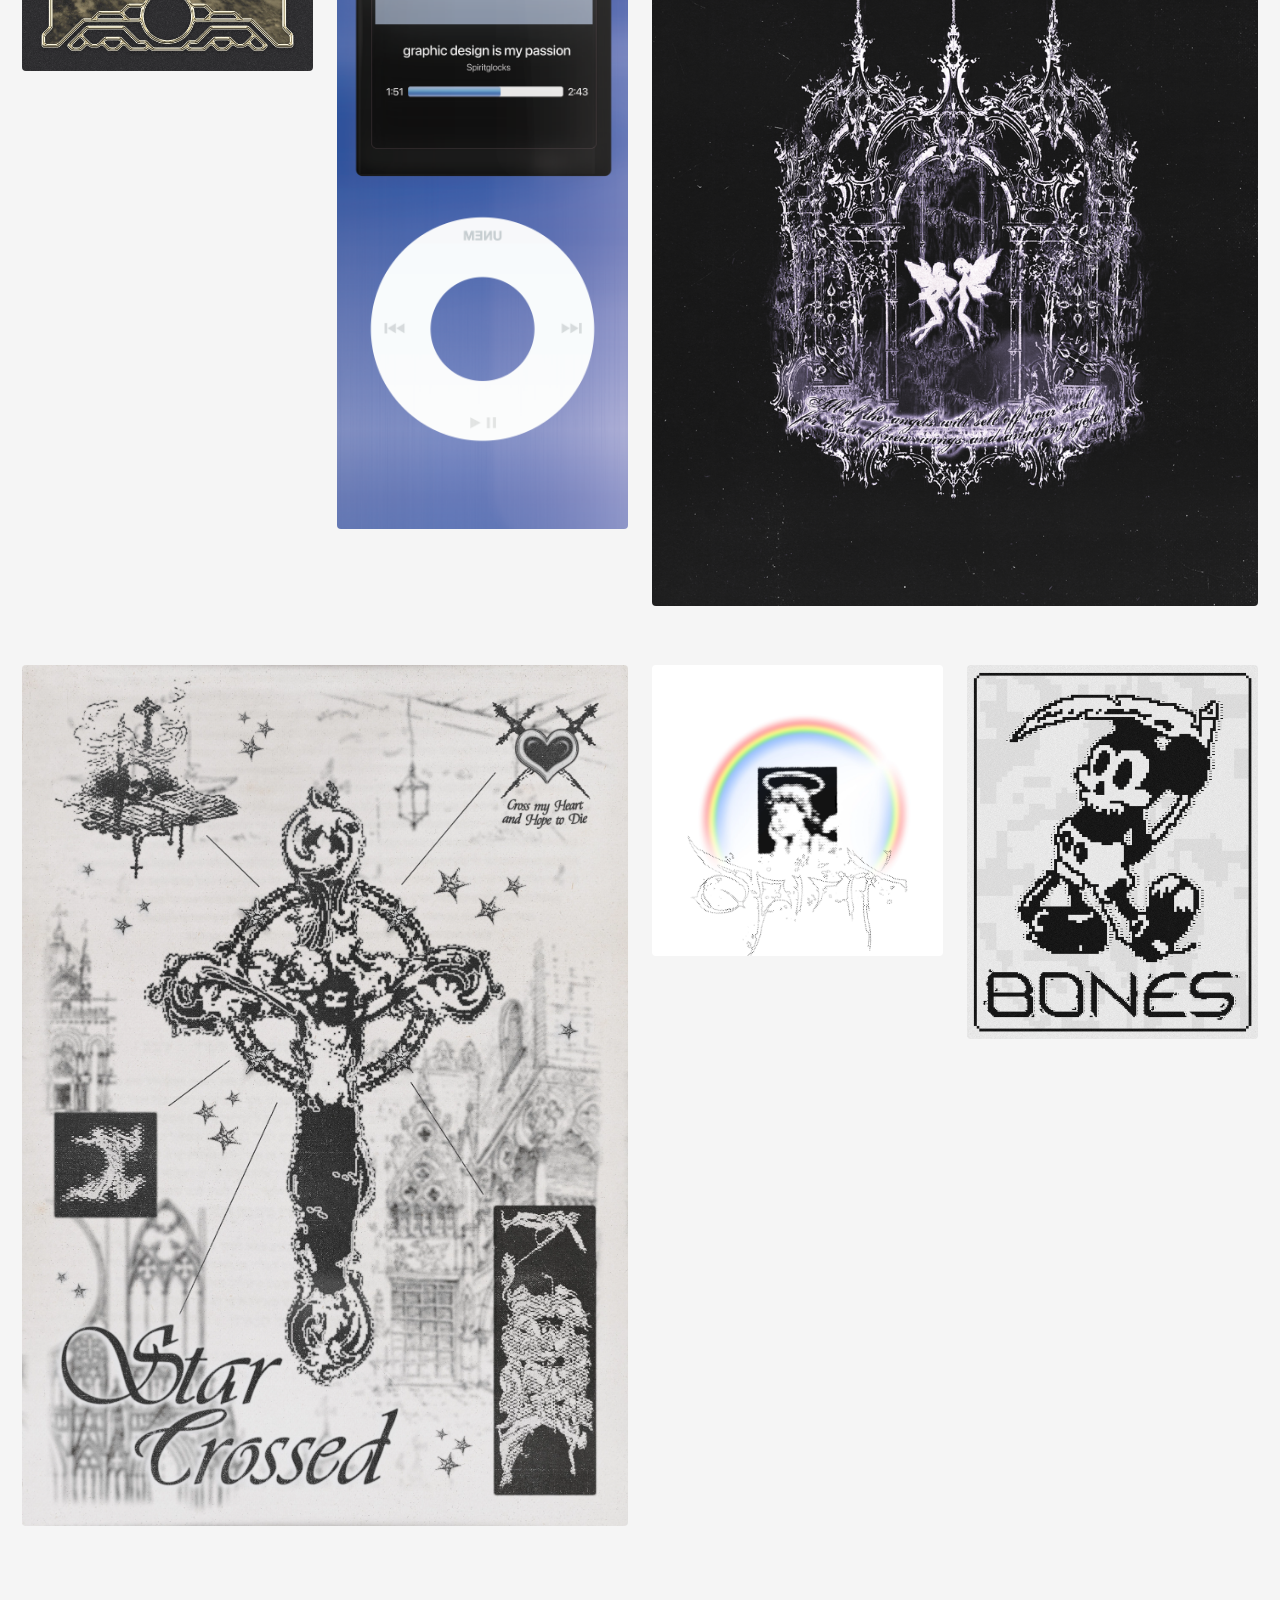
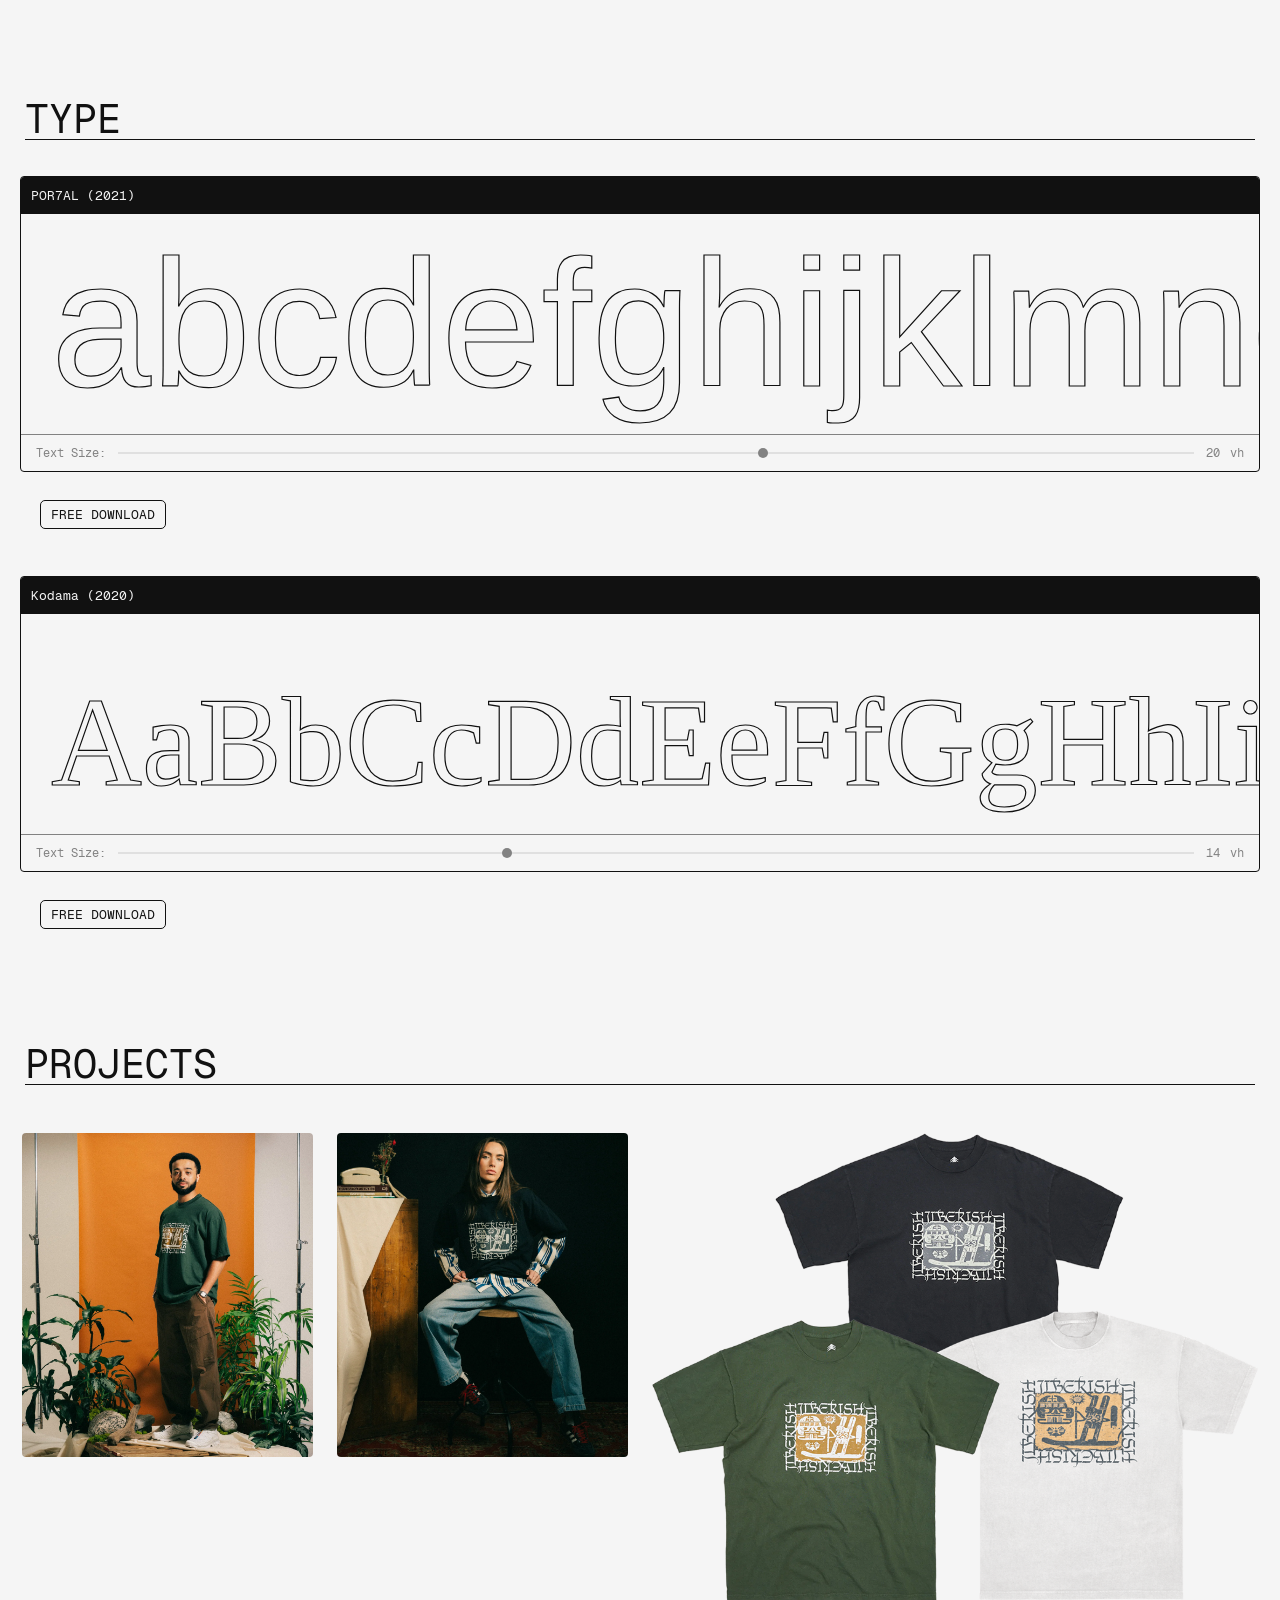
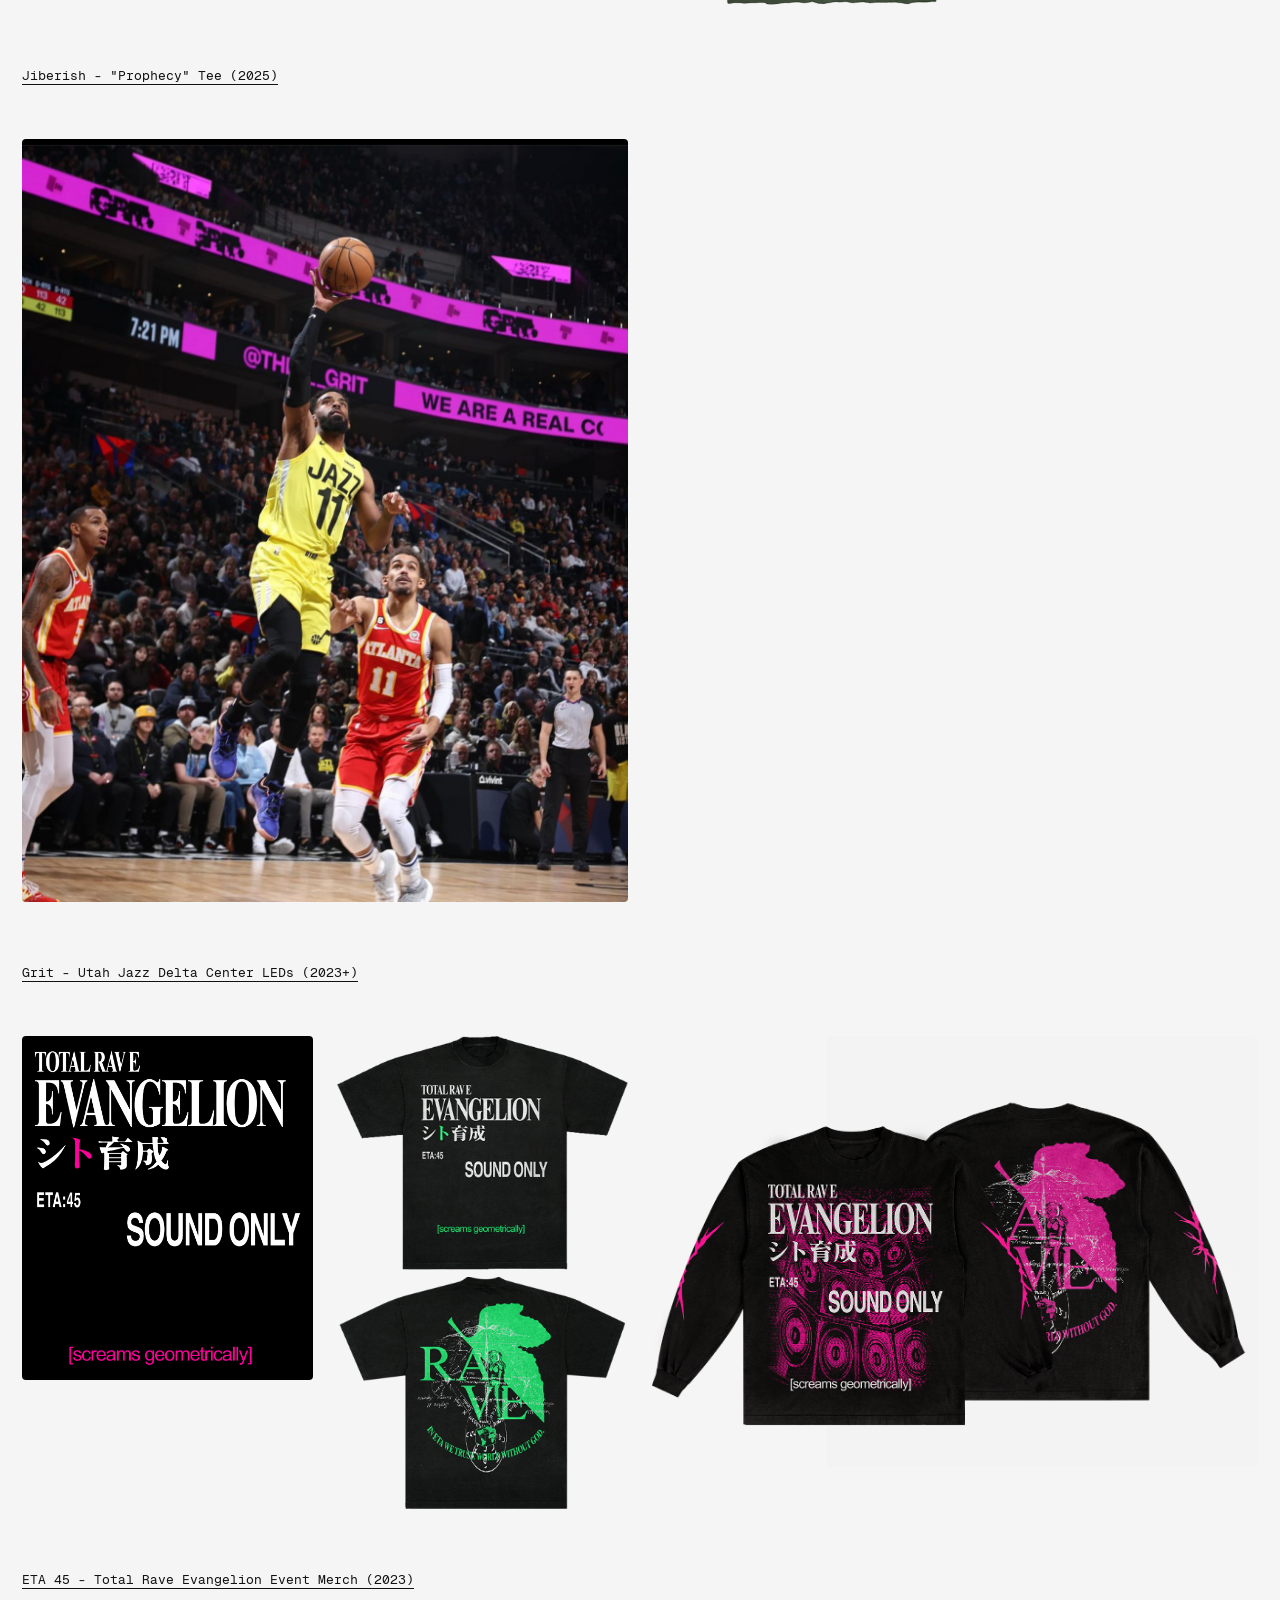
==== commit 96406aae: "Merge 2ed9fd0984d88f5e0ebf8b862a547aa311f0a611 into 2319fe265e7fc1b3925d608d91388ad7b313792e" ====
--- a/index.html
+++ b/index.html
@@ -14,6 +14,11 @@
   
     <link rel="icon" href="./img/favicon.png" type="image/x-icon">
     
+    <!-- Vercel Web Analytics -->
+    <script>
+      window.va = window.va || function () { (window.vaq = window.vaq || []).push(arguments); };
+    </script>
+    <script defer src="/_vercel/insights/script.js"></script>
   </head>
   <body>
   
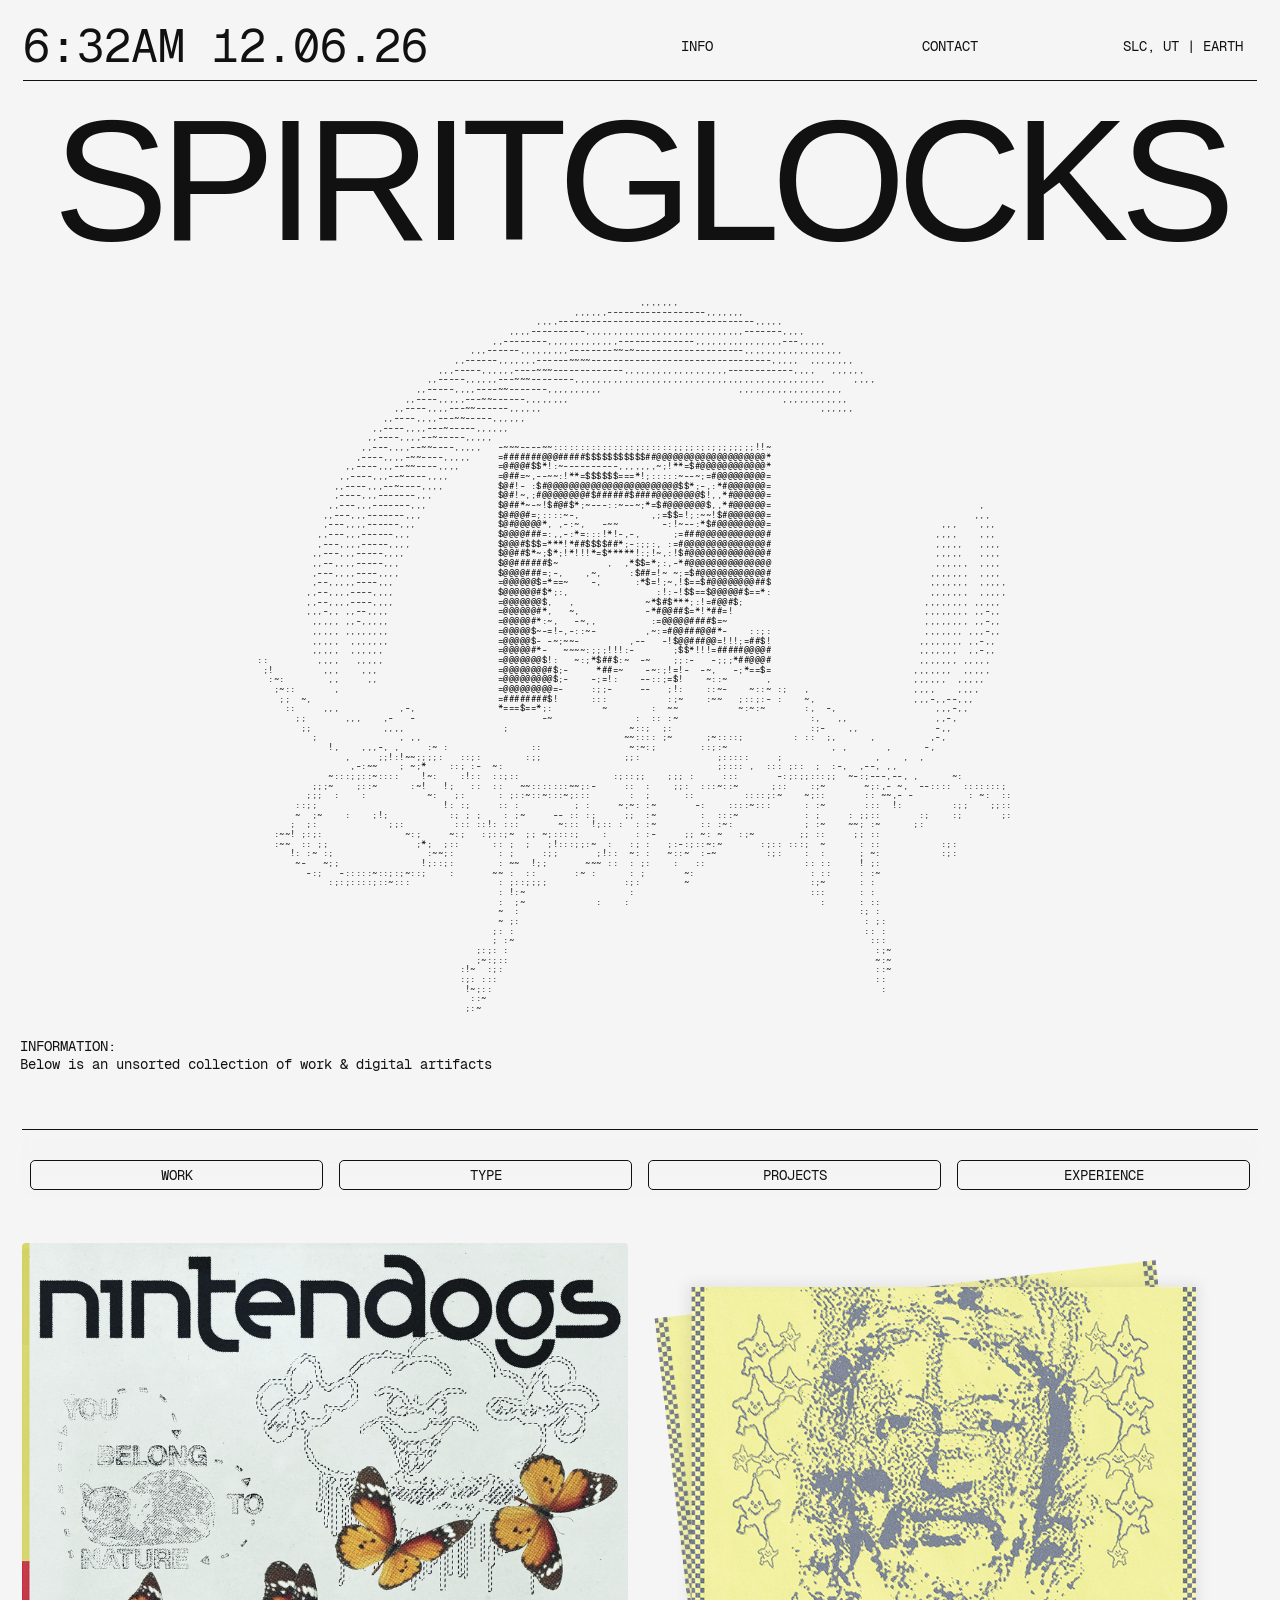
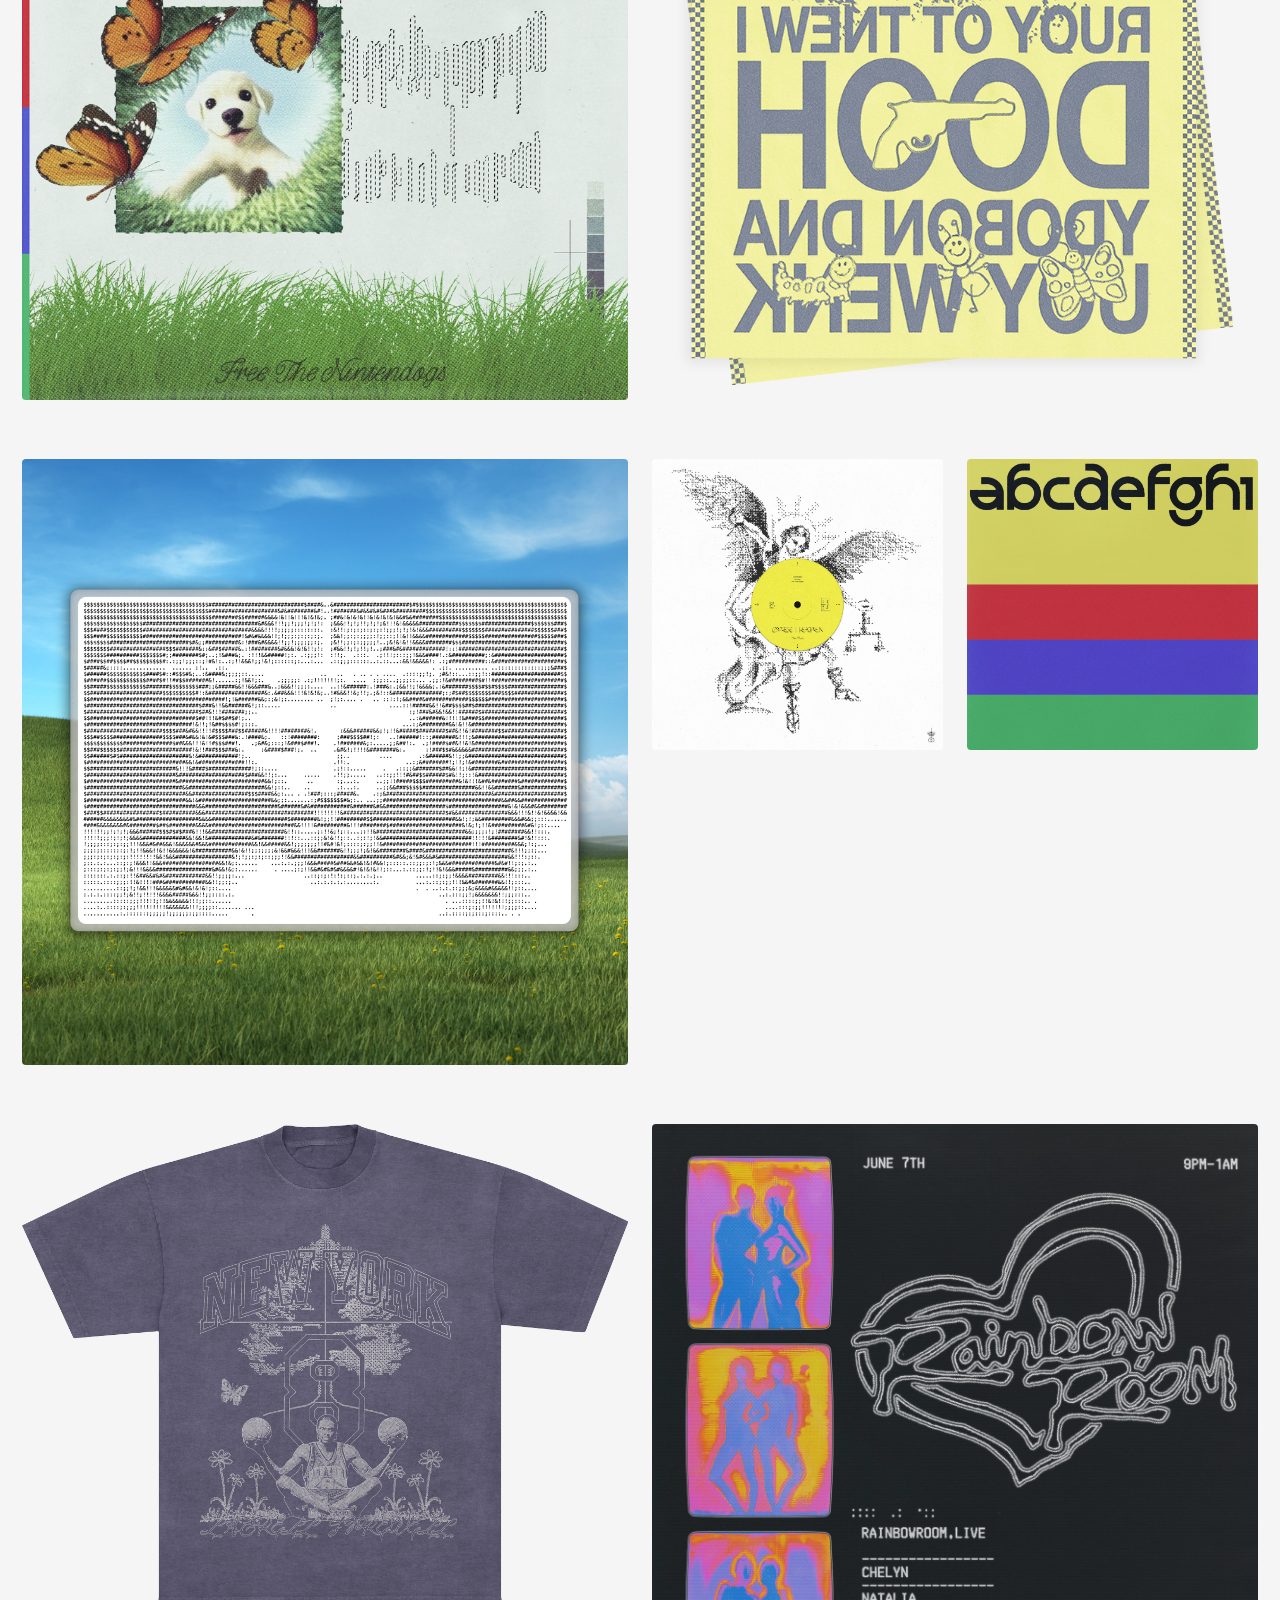
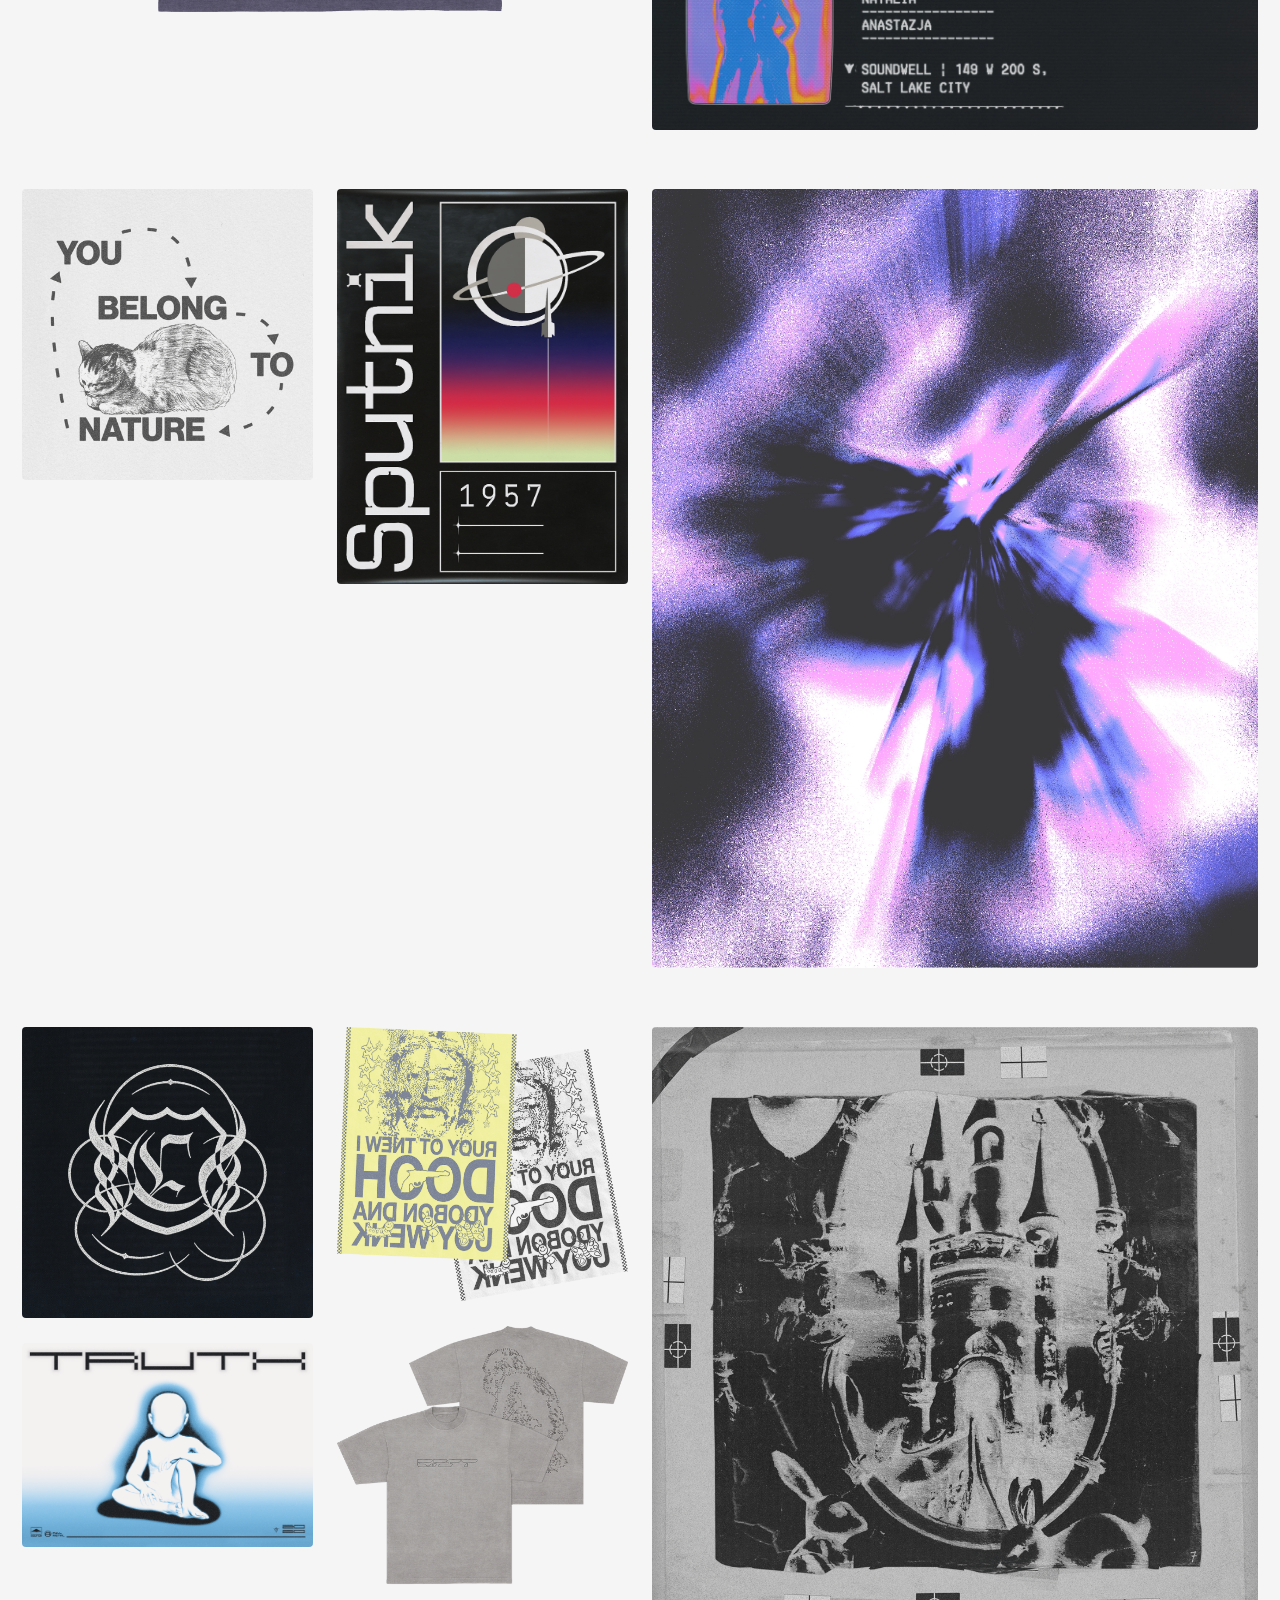
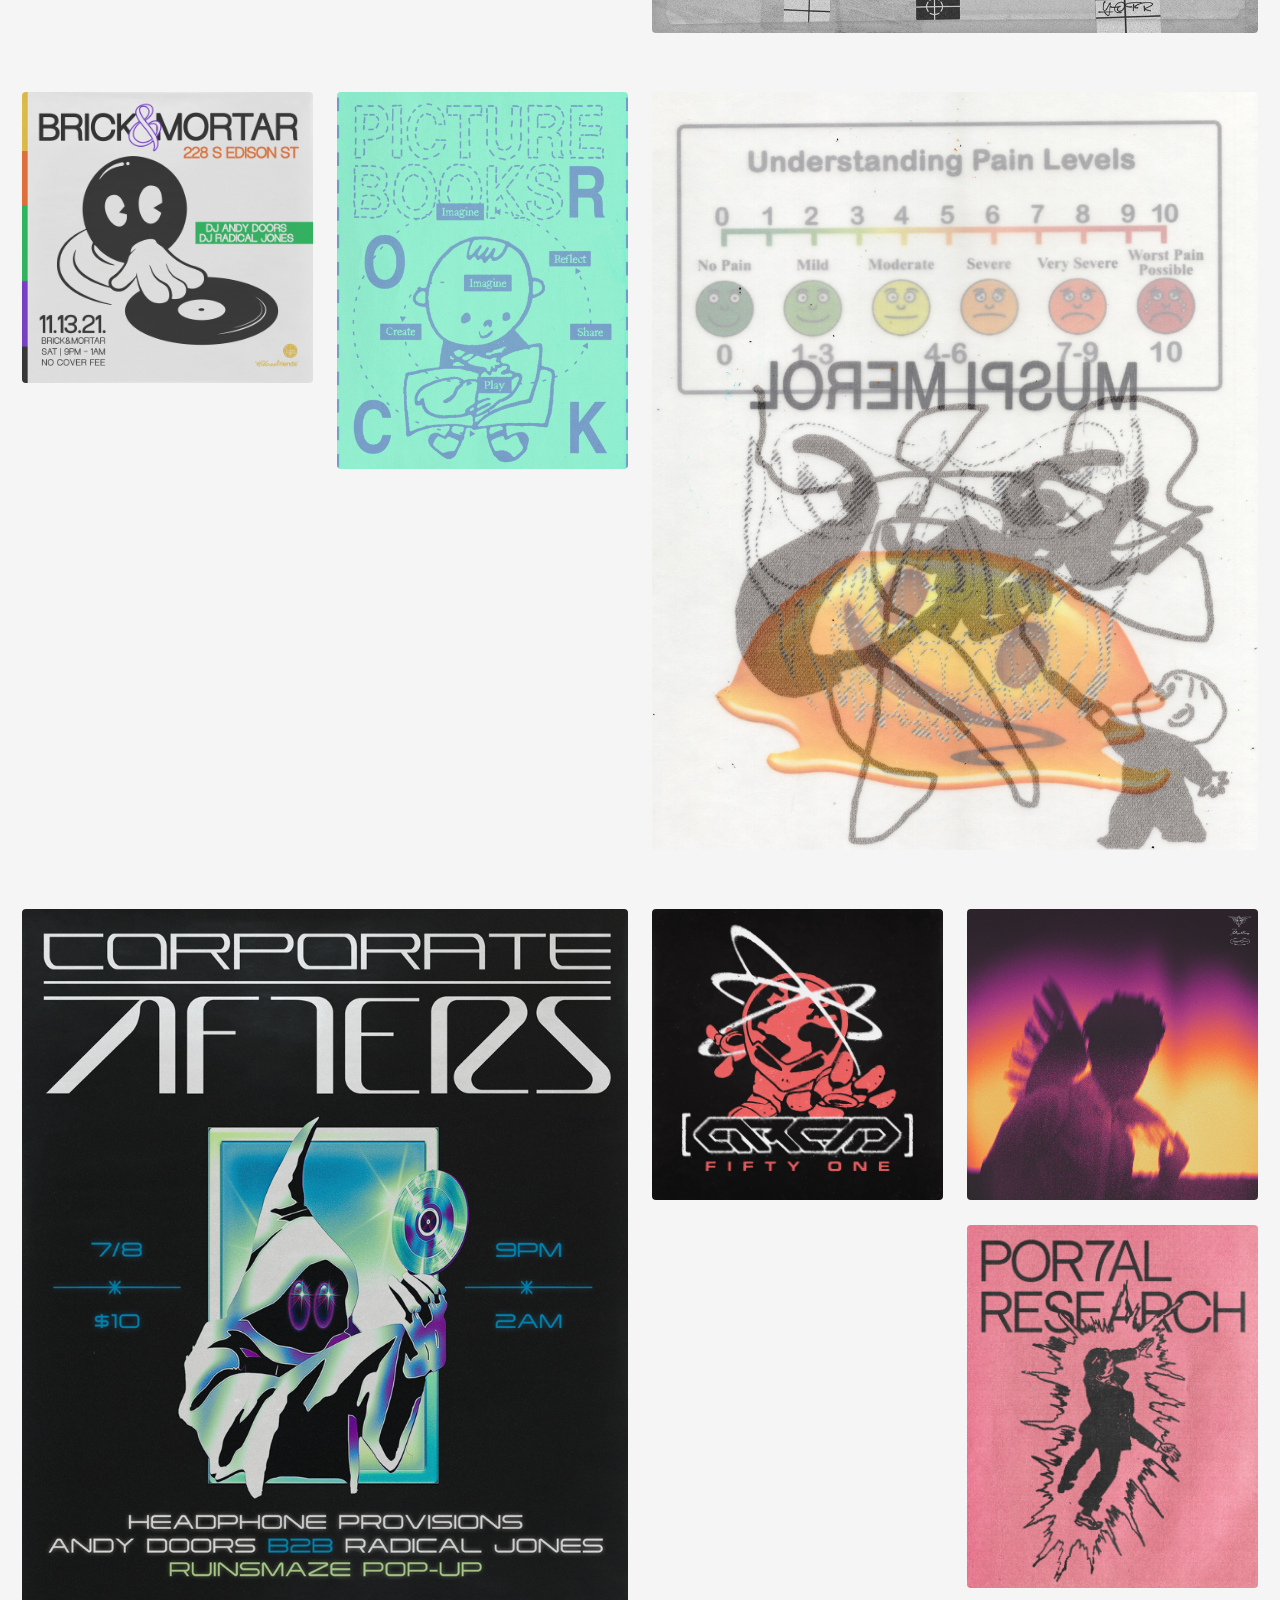
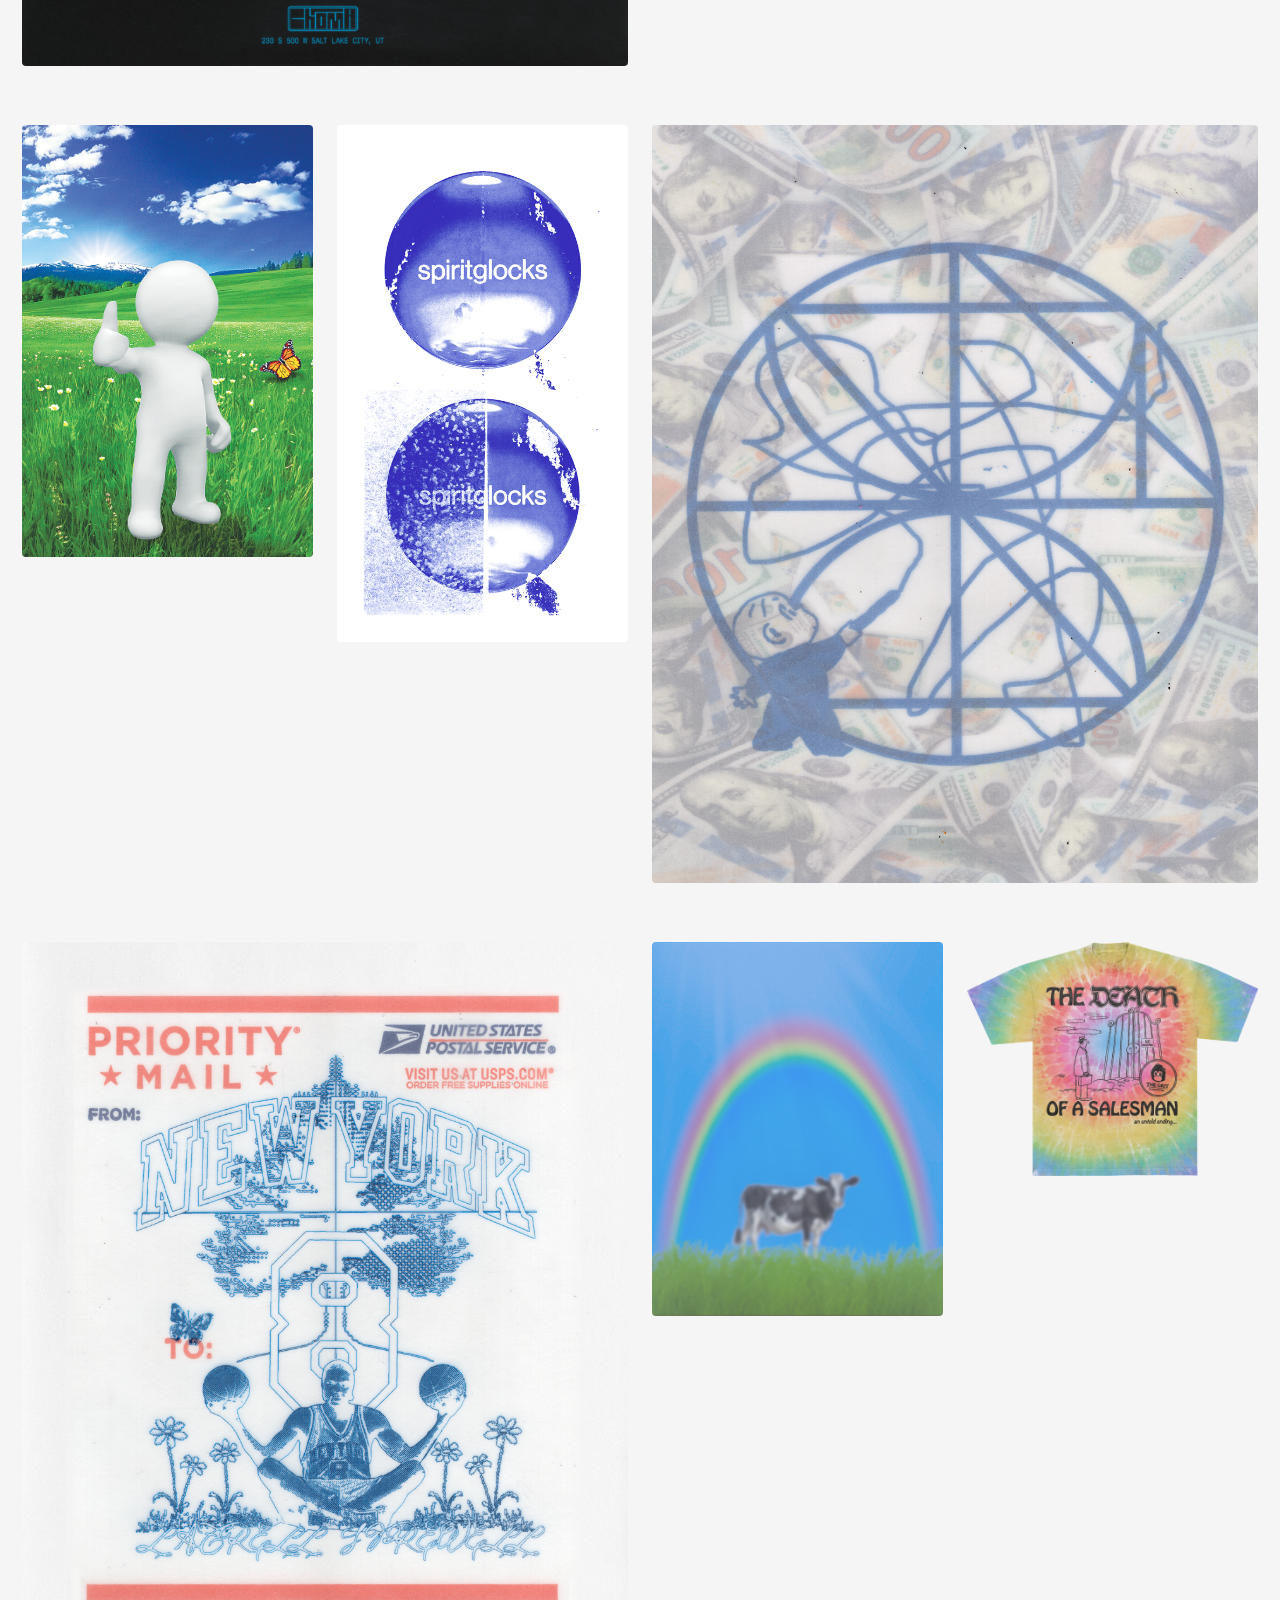
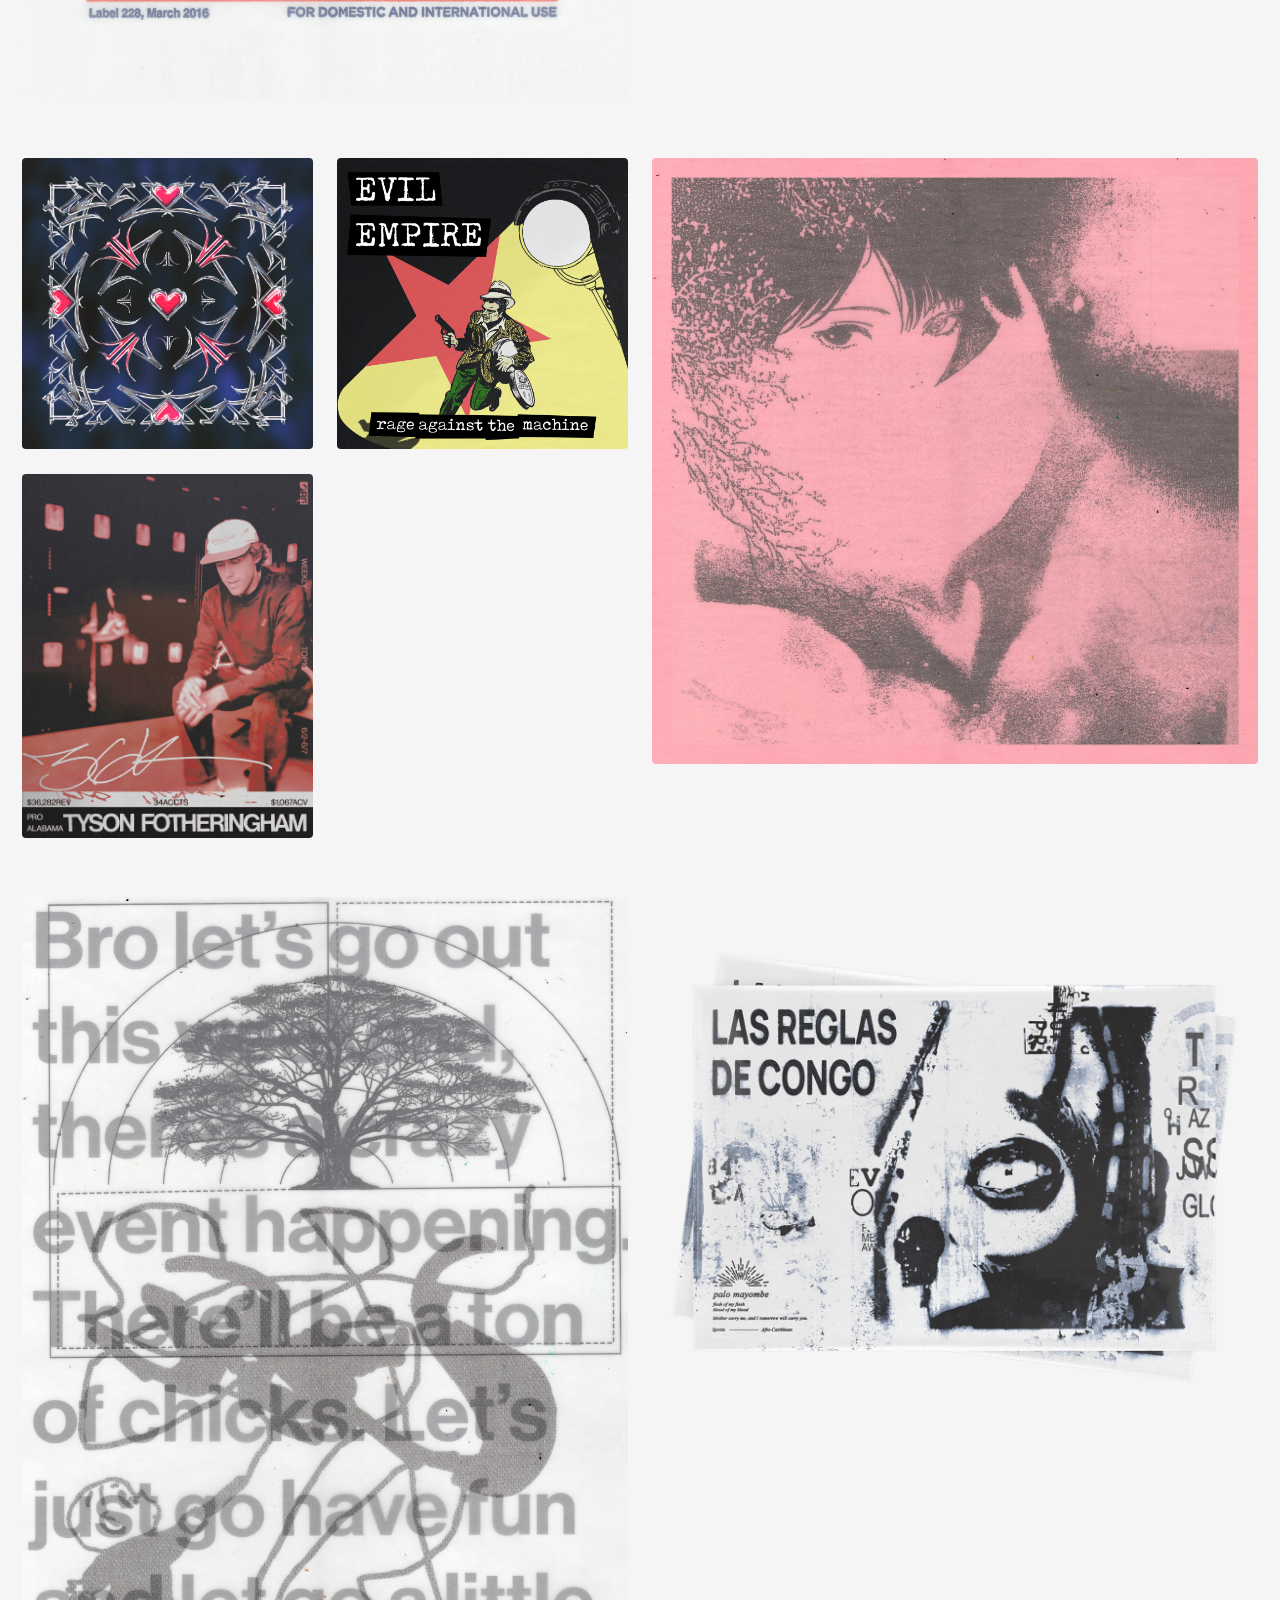
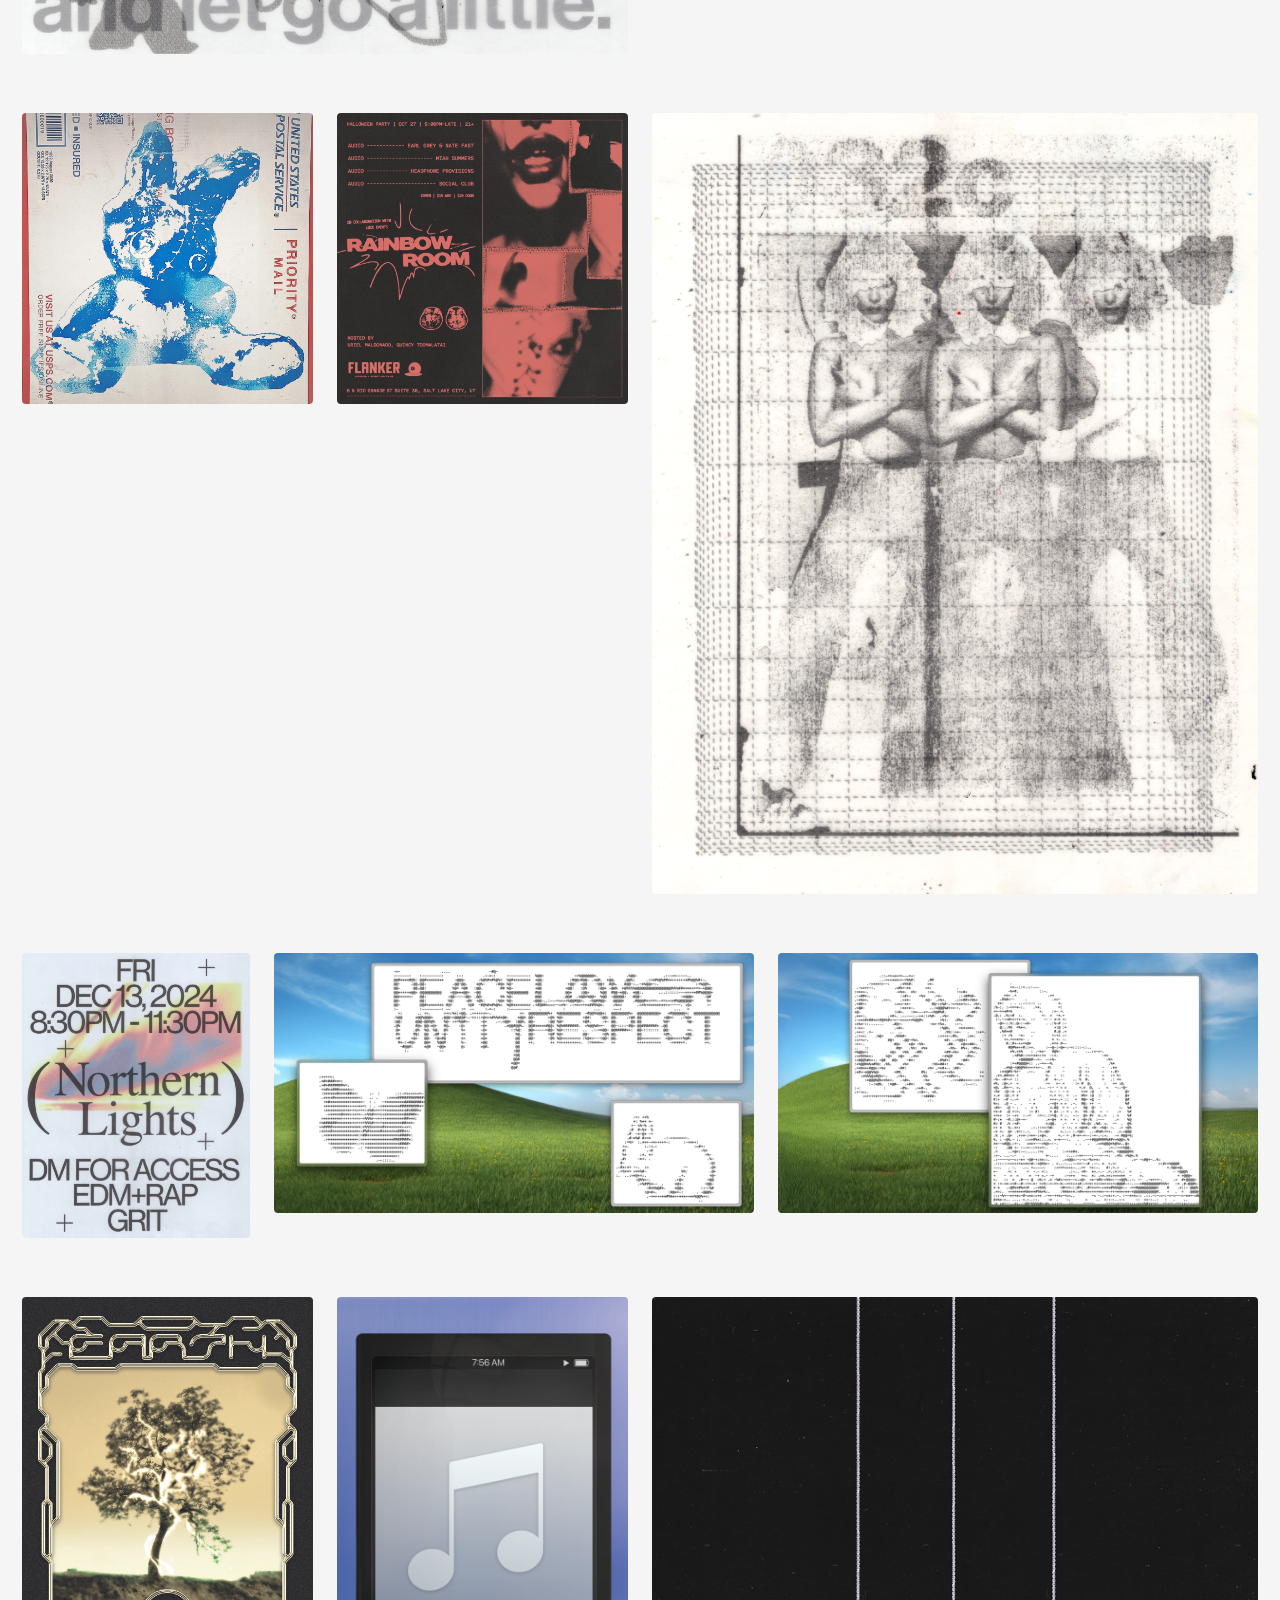
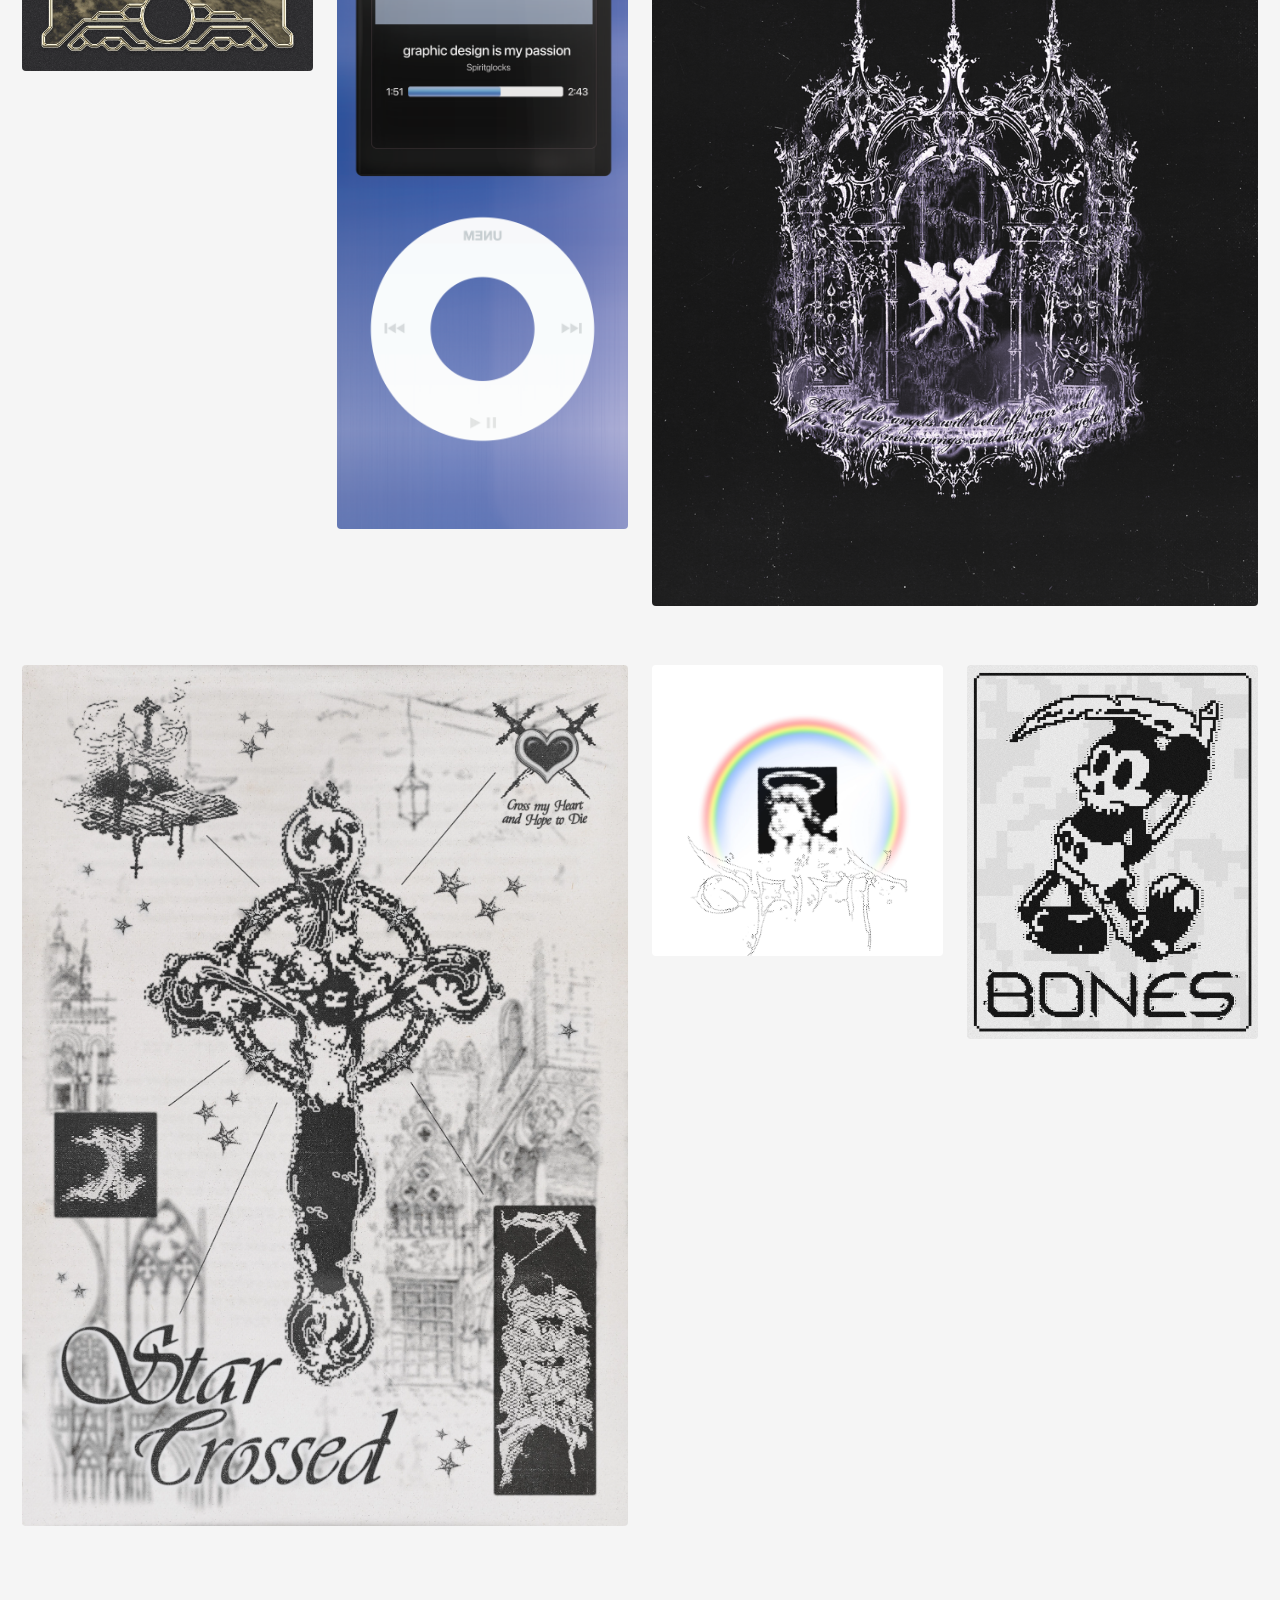
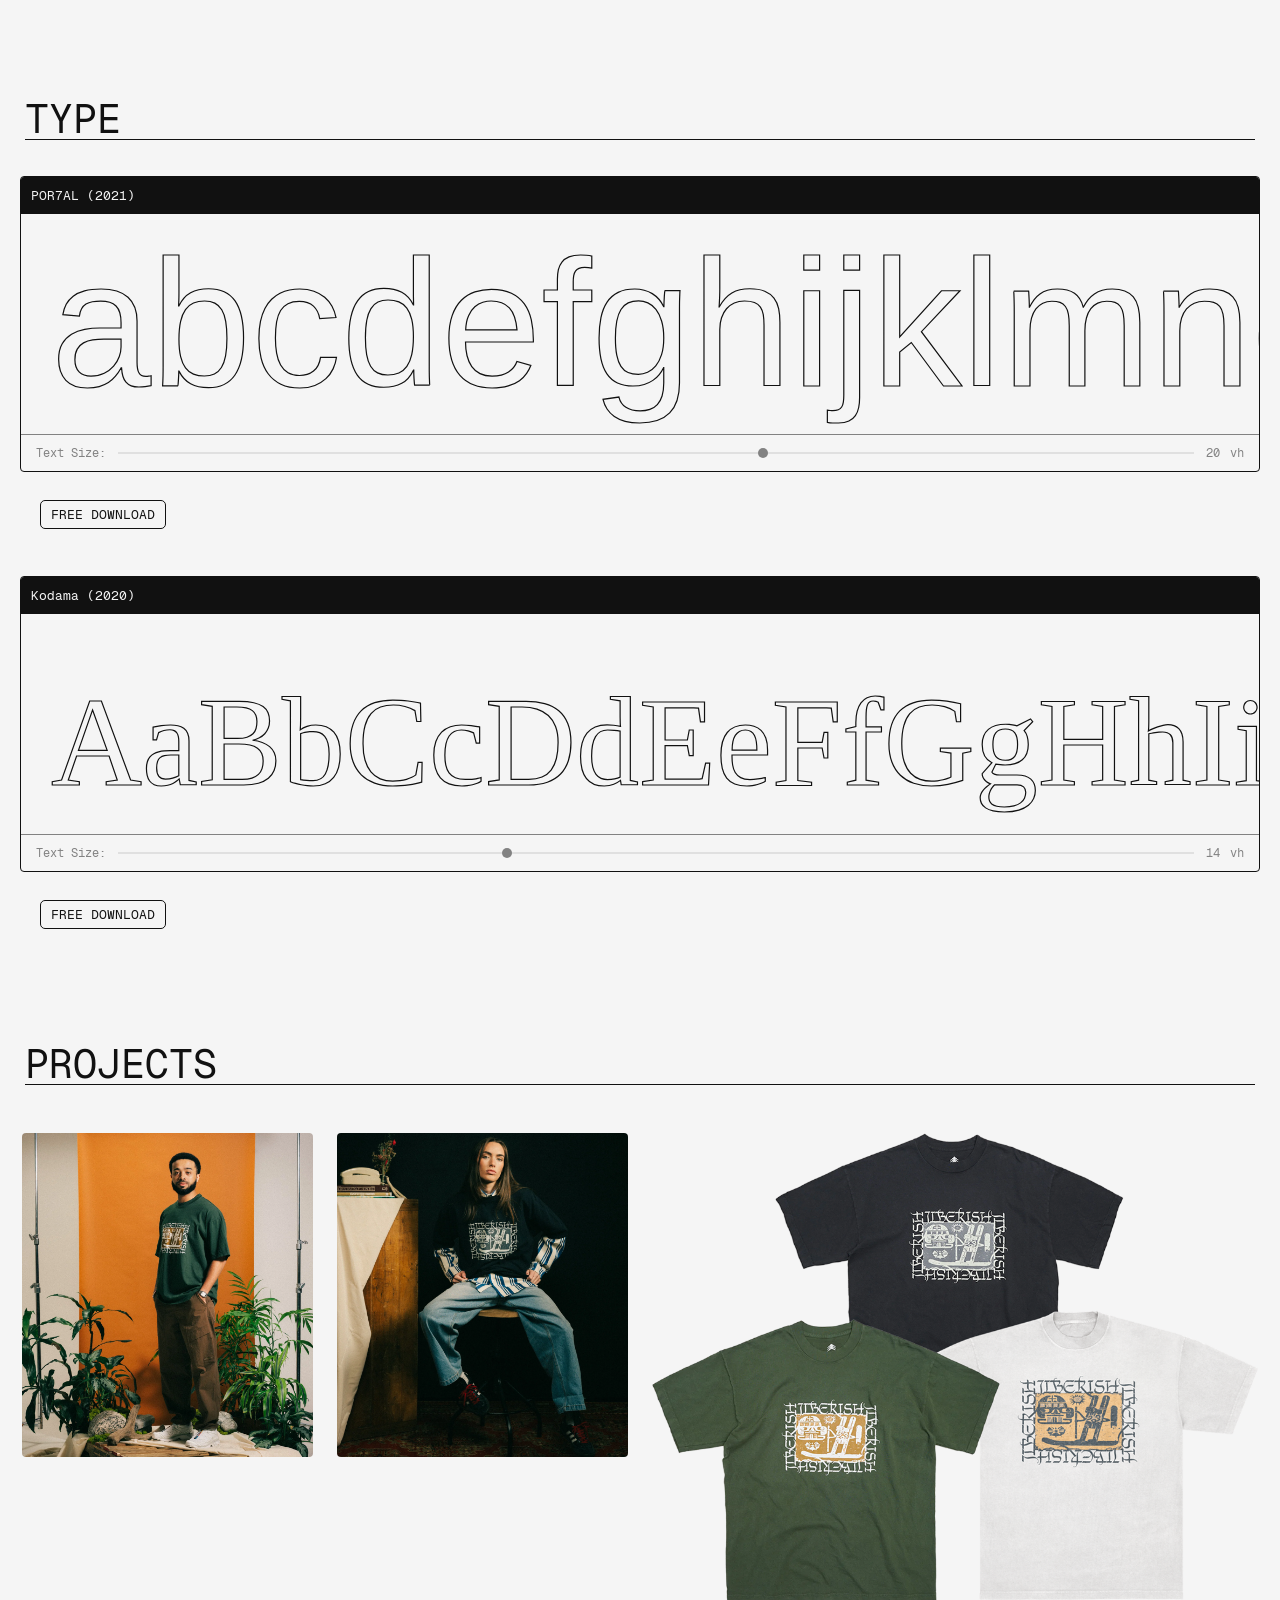
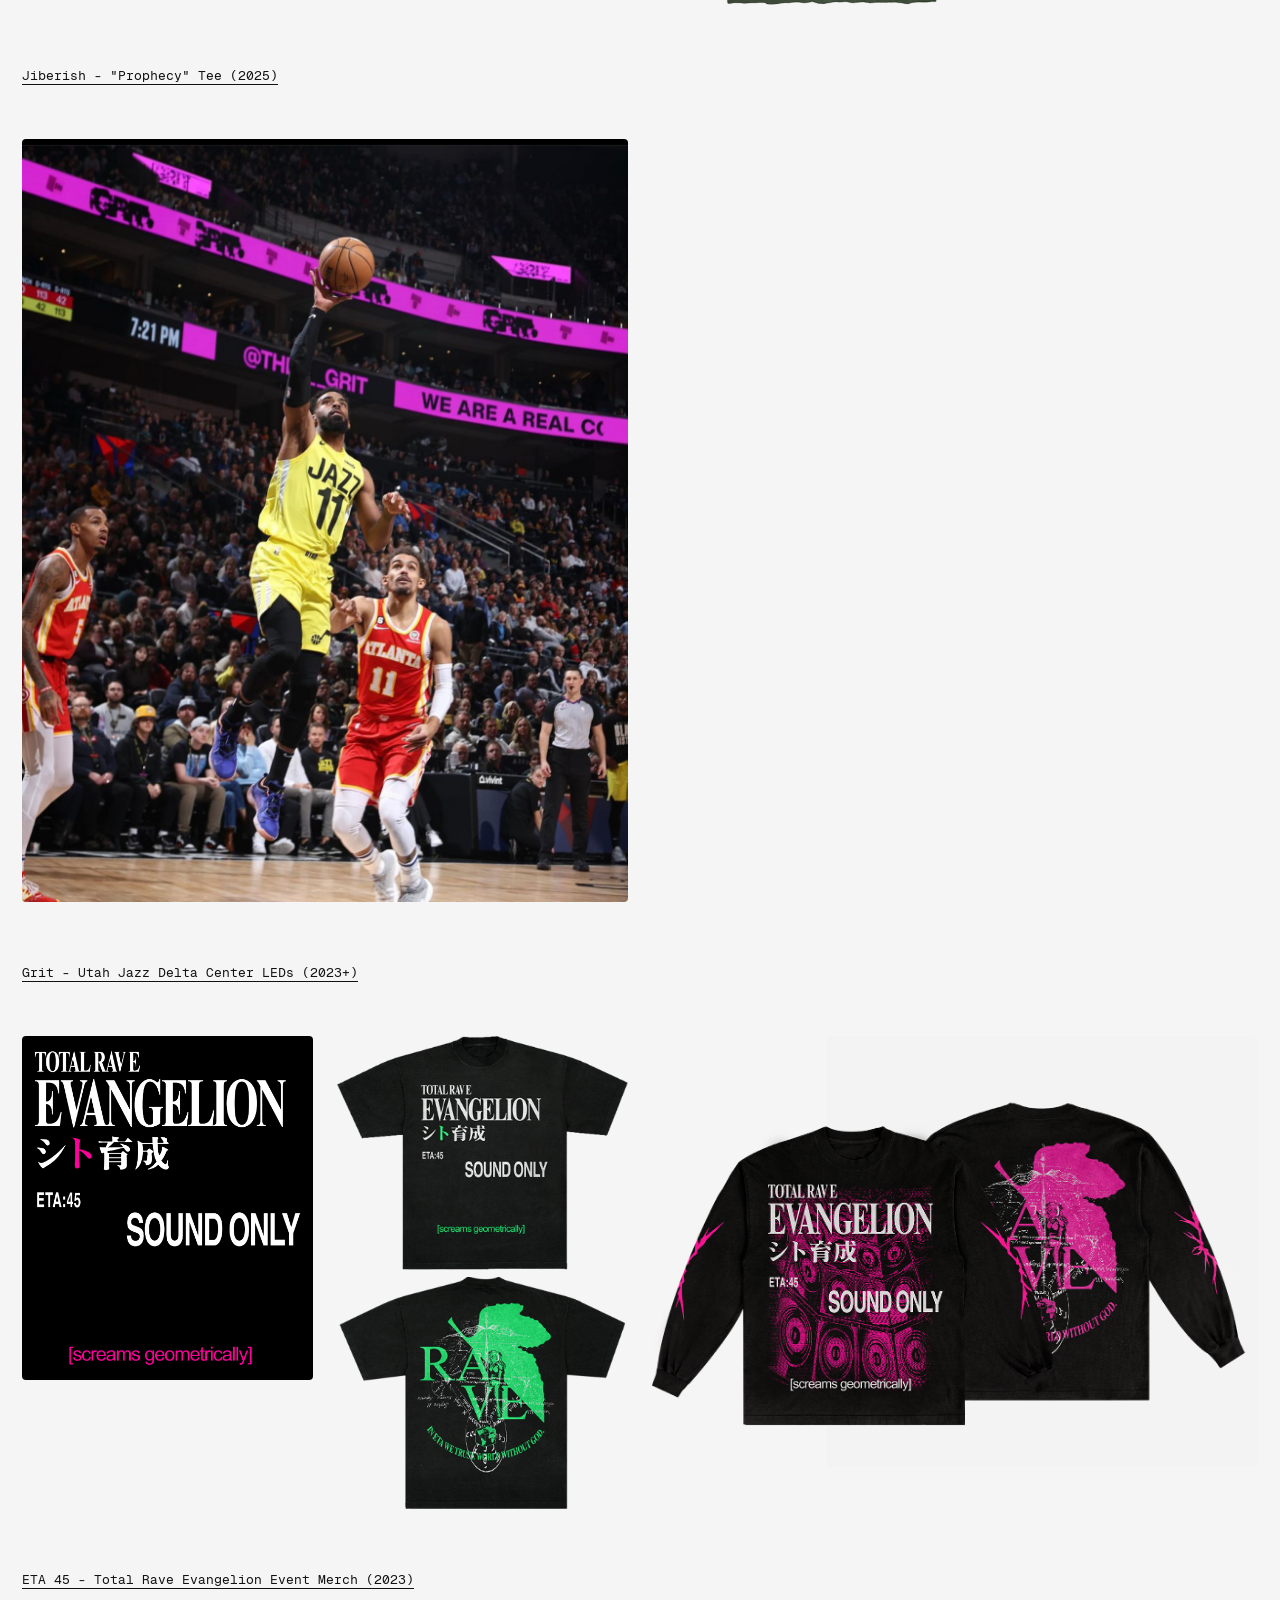
==== commit ea5220d5: "Merge pull request #2 from 6oku/vercel/vercel-web-analytics-integrati-uub2e5 Add Vercel Web Analytic" ====
--- a/index.html
+++ b/index.html
@@ -19,6 +19,7 @@
       window.va = window.va || function () { (window.vaq = window.vaq || []).push(arguments); };
     </script>
     <script defer src="/_vercel/insights/script.js"></script>
+    
   </head>
   <body>
   
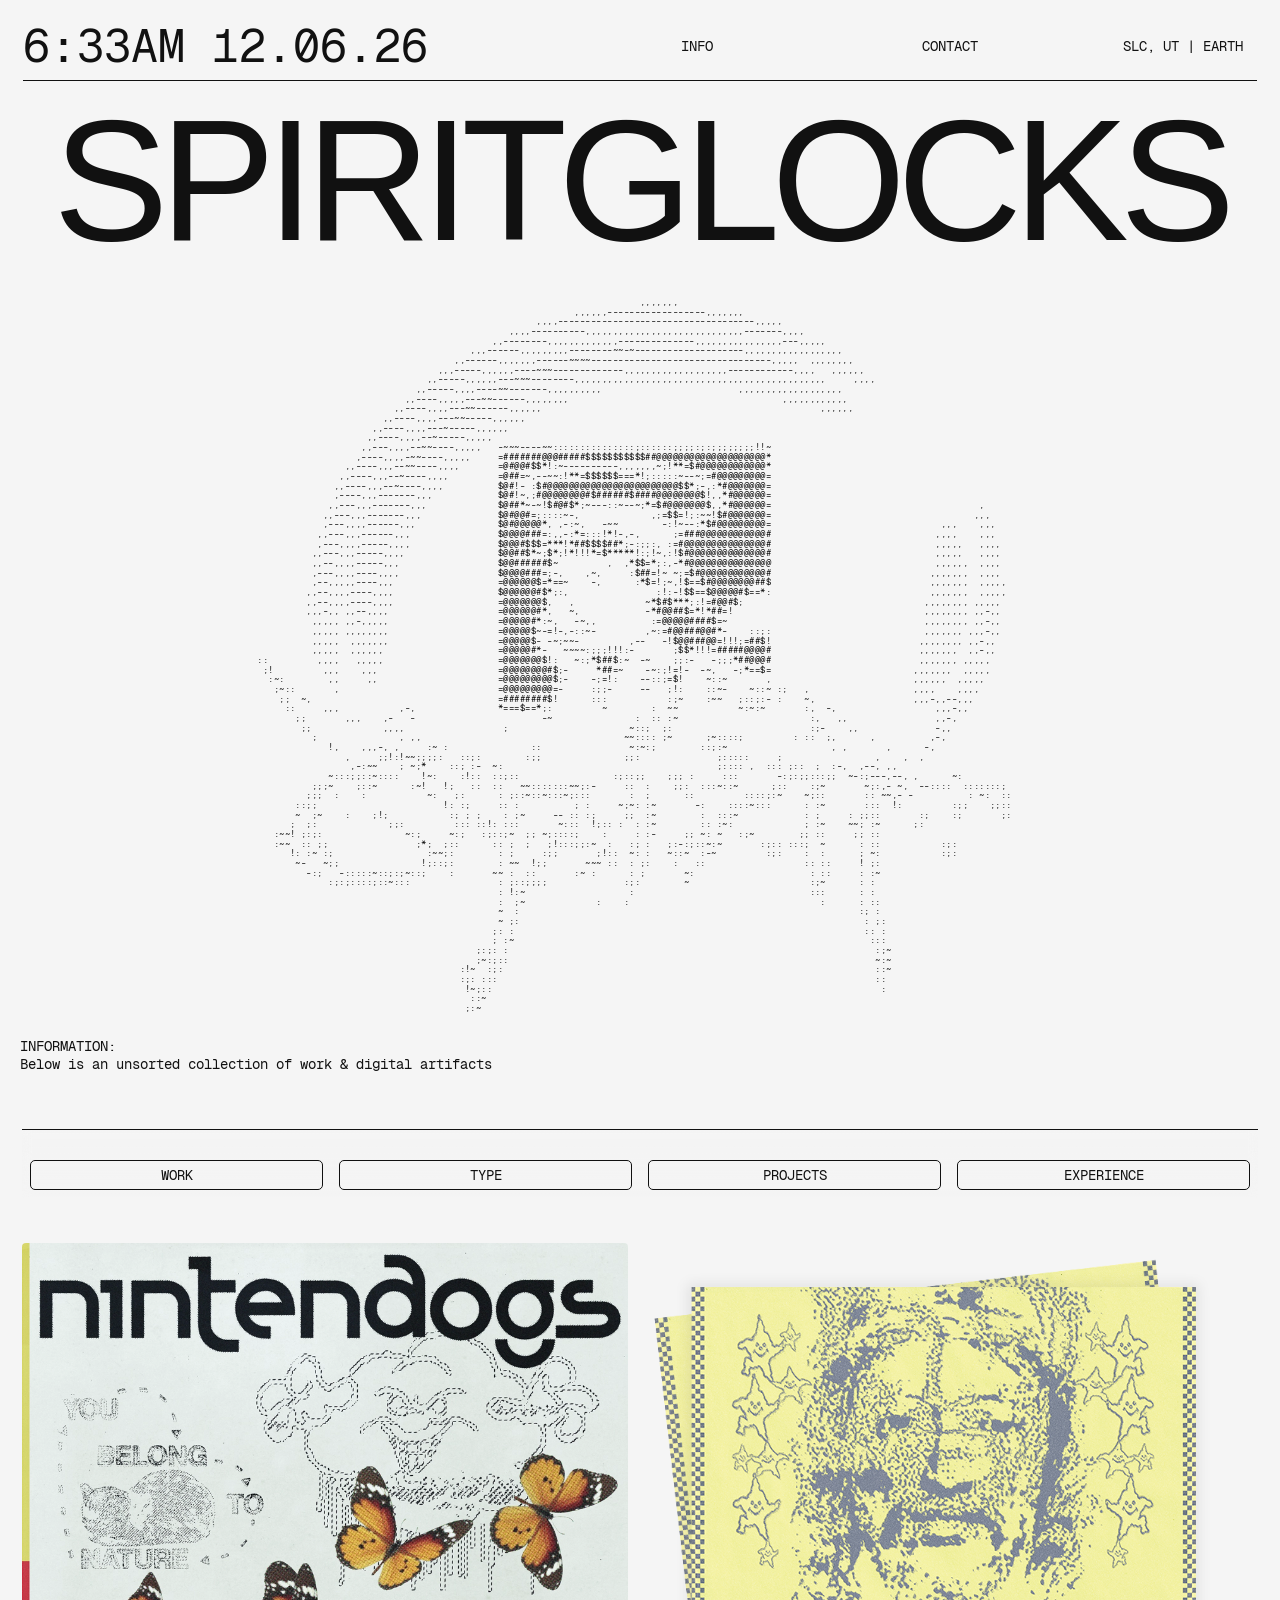
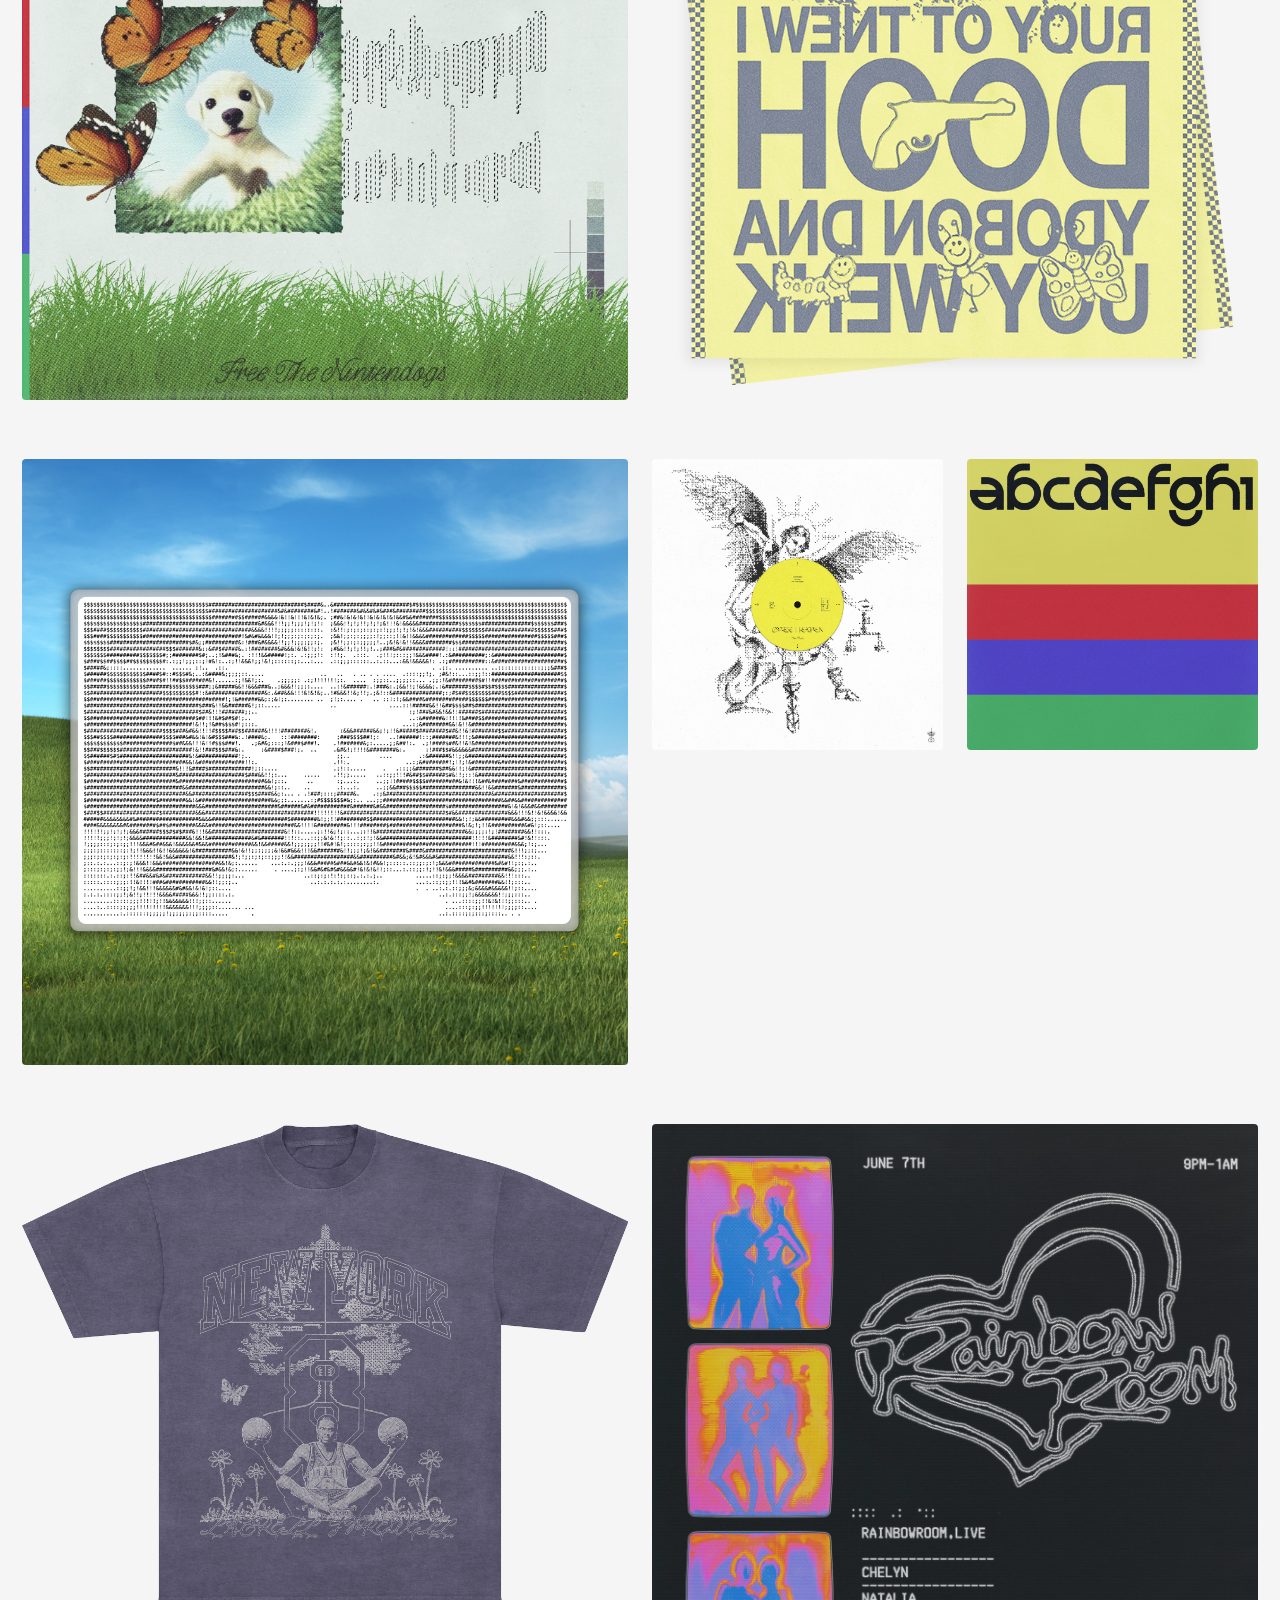
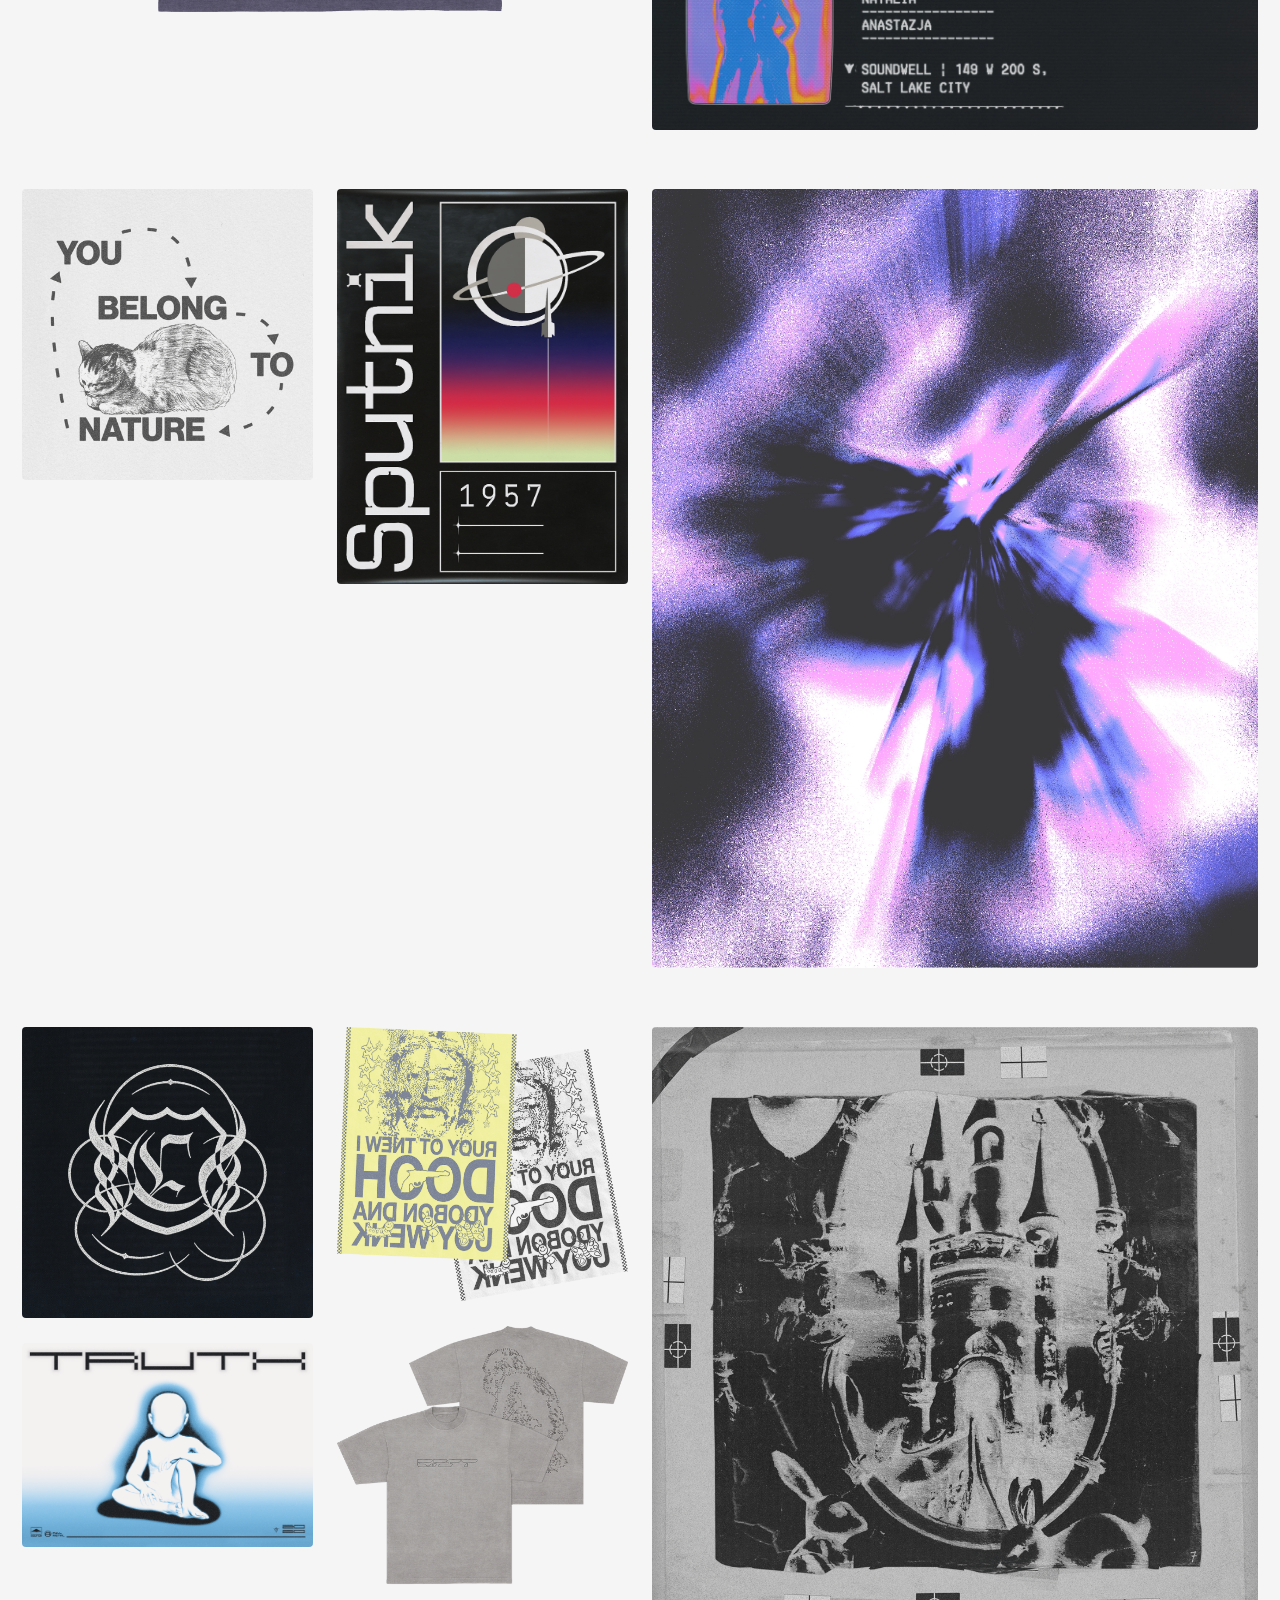
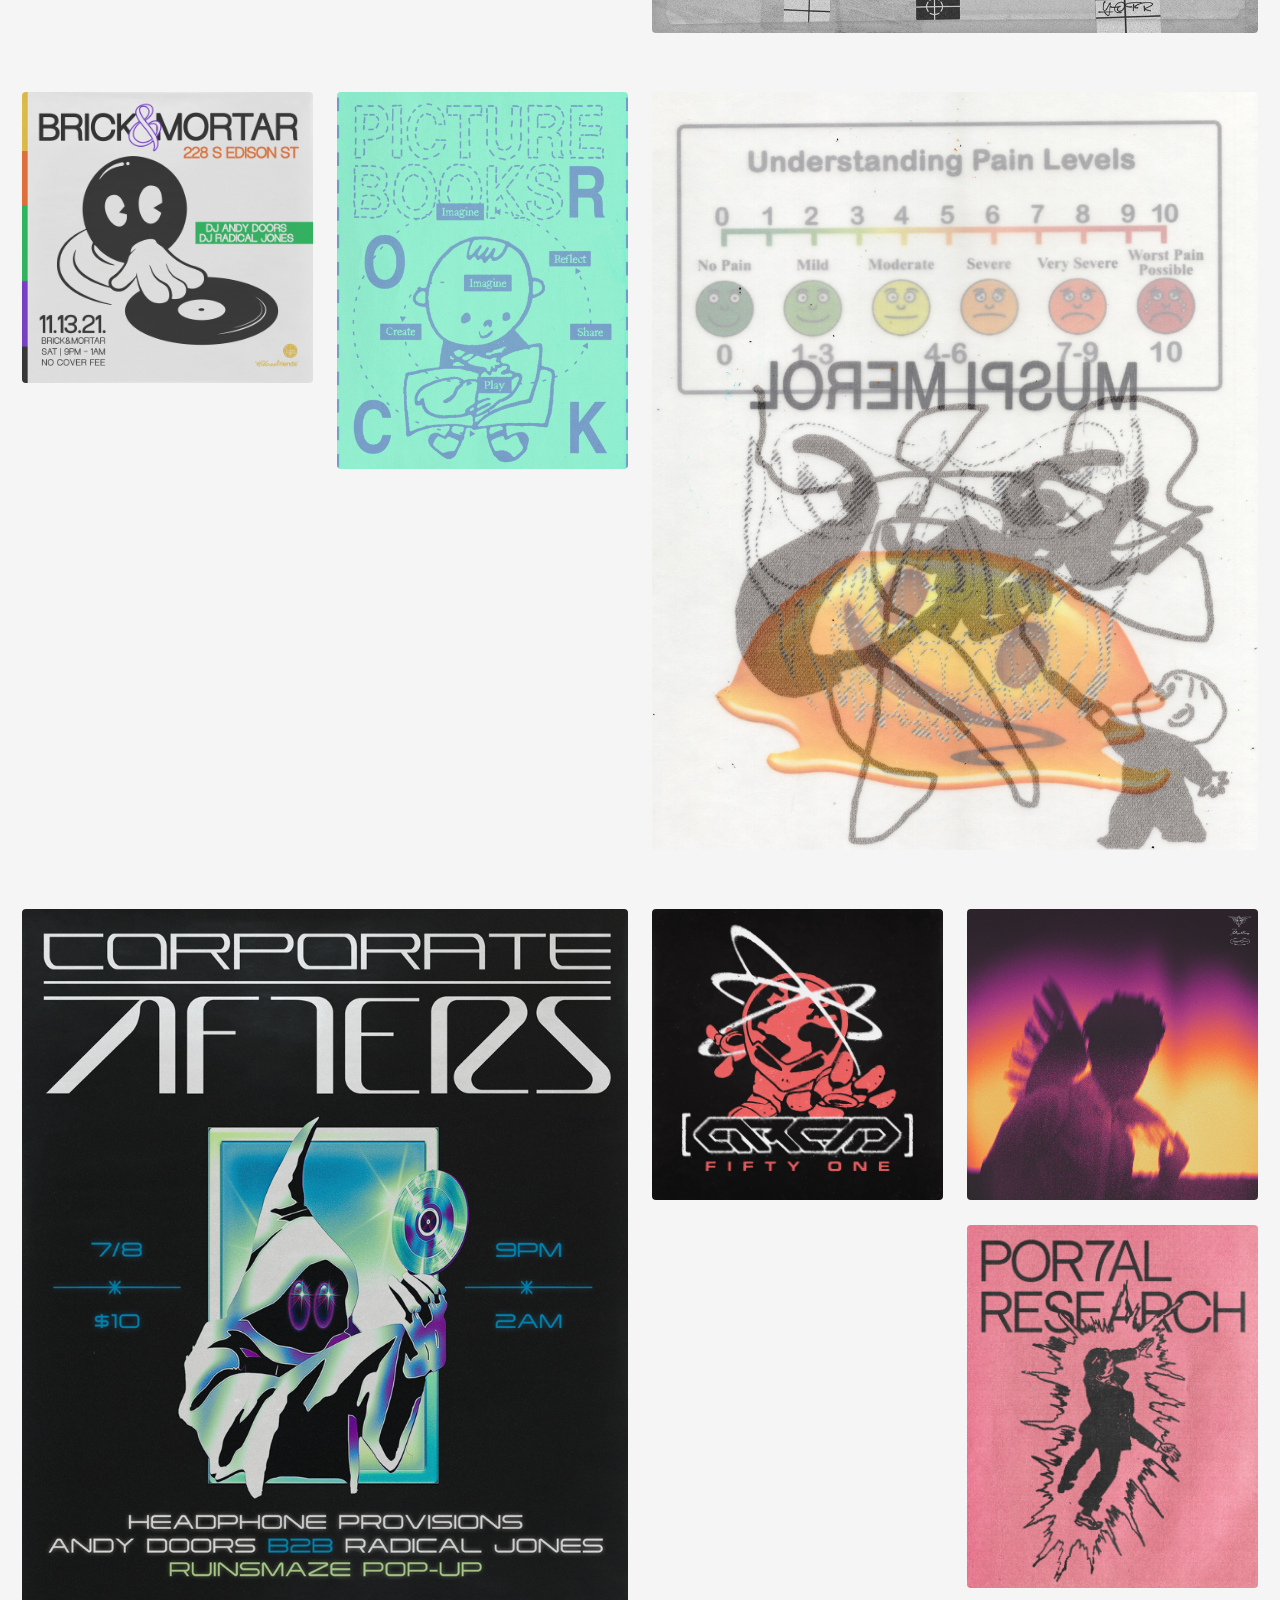
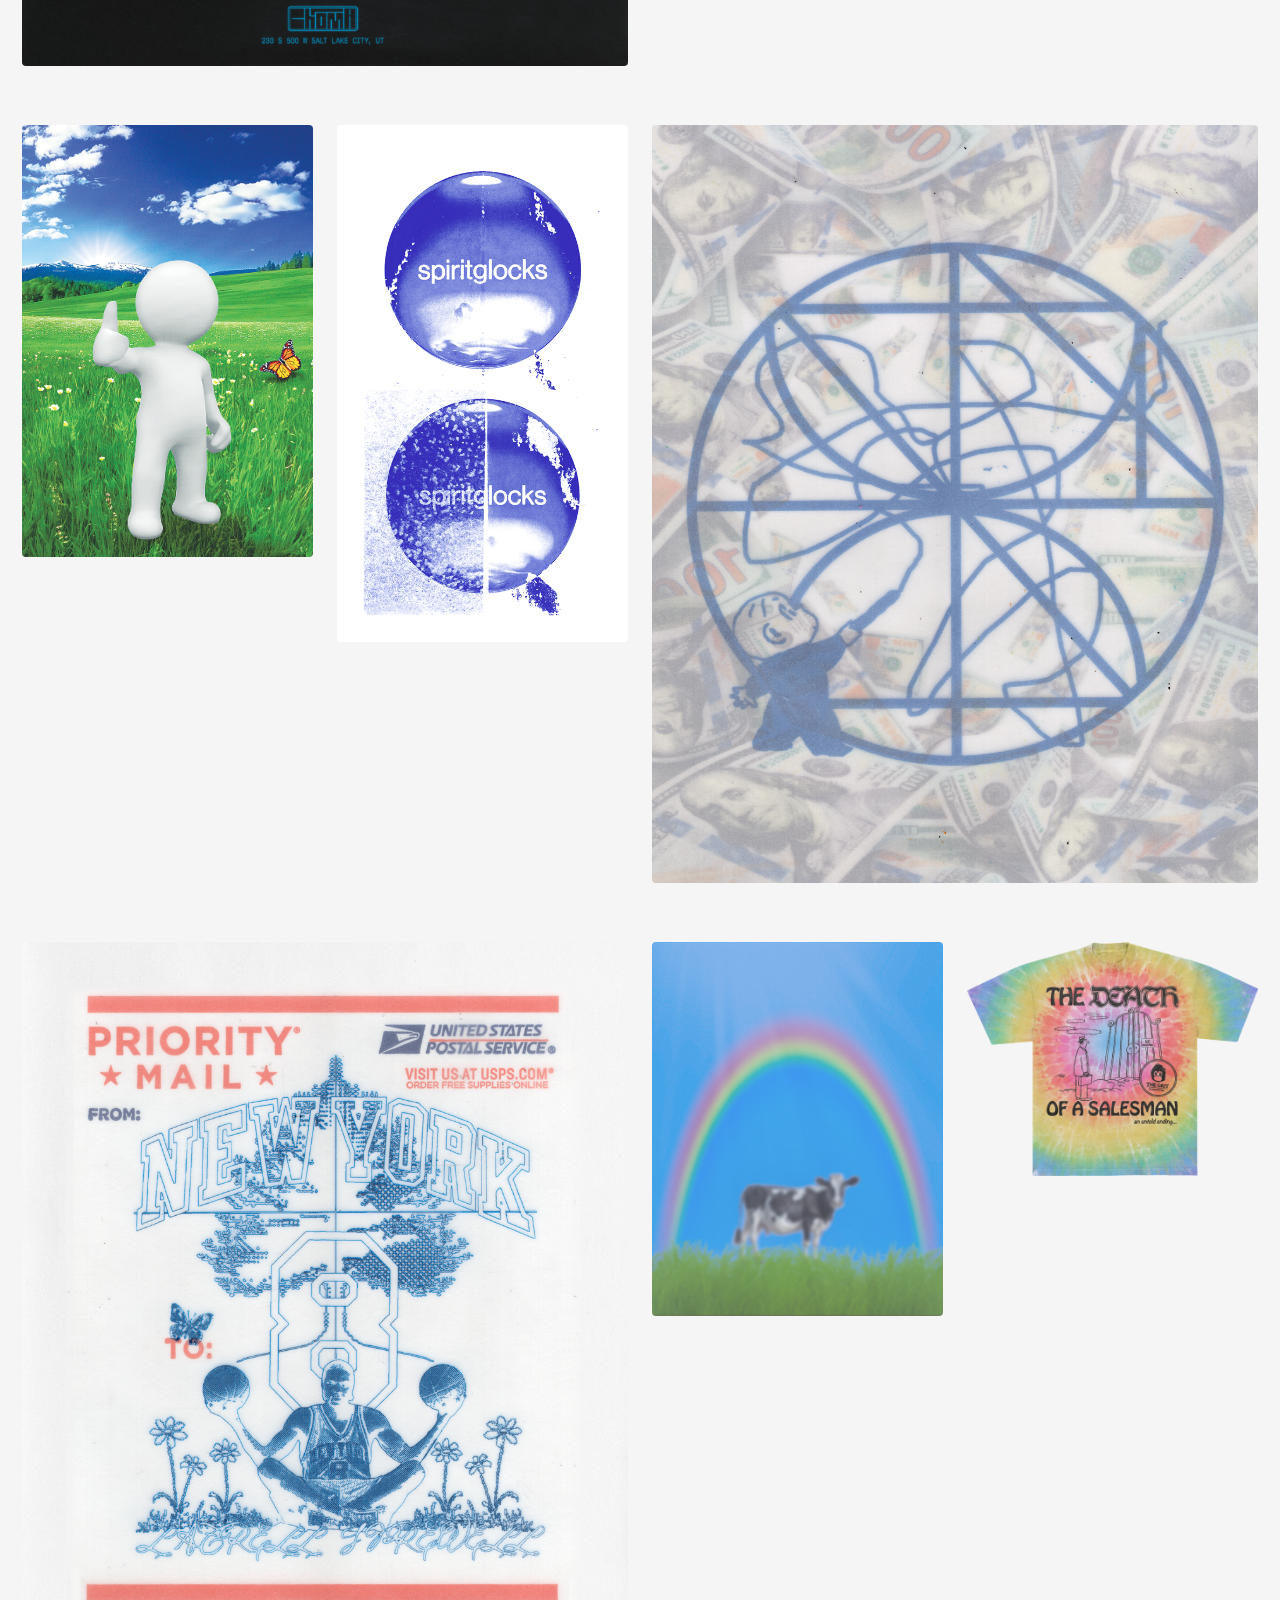
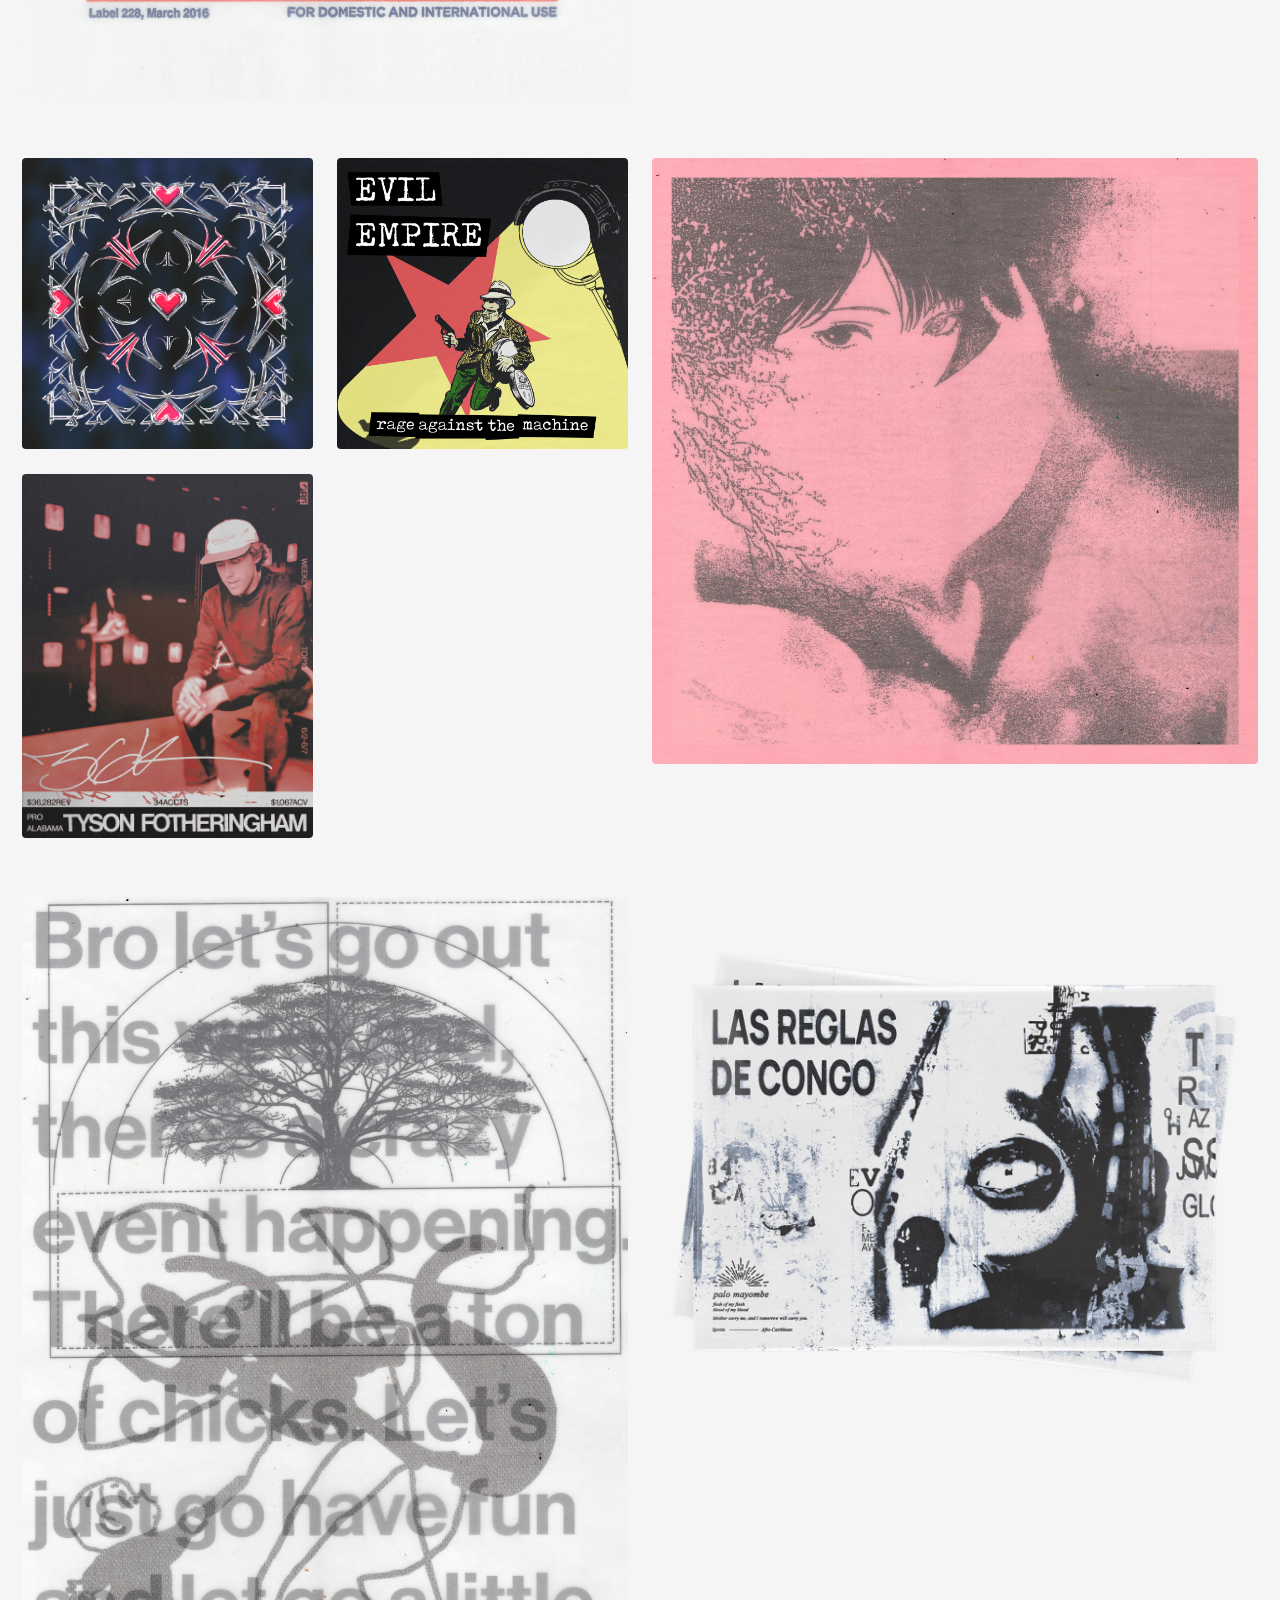
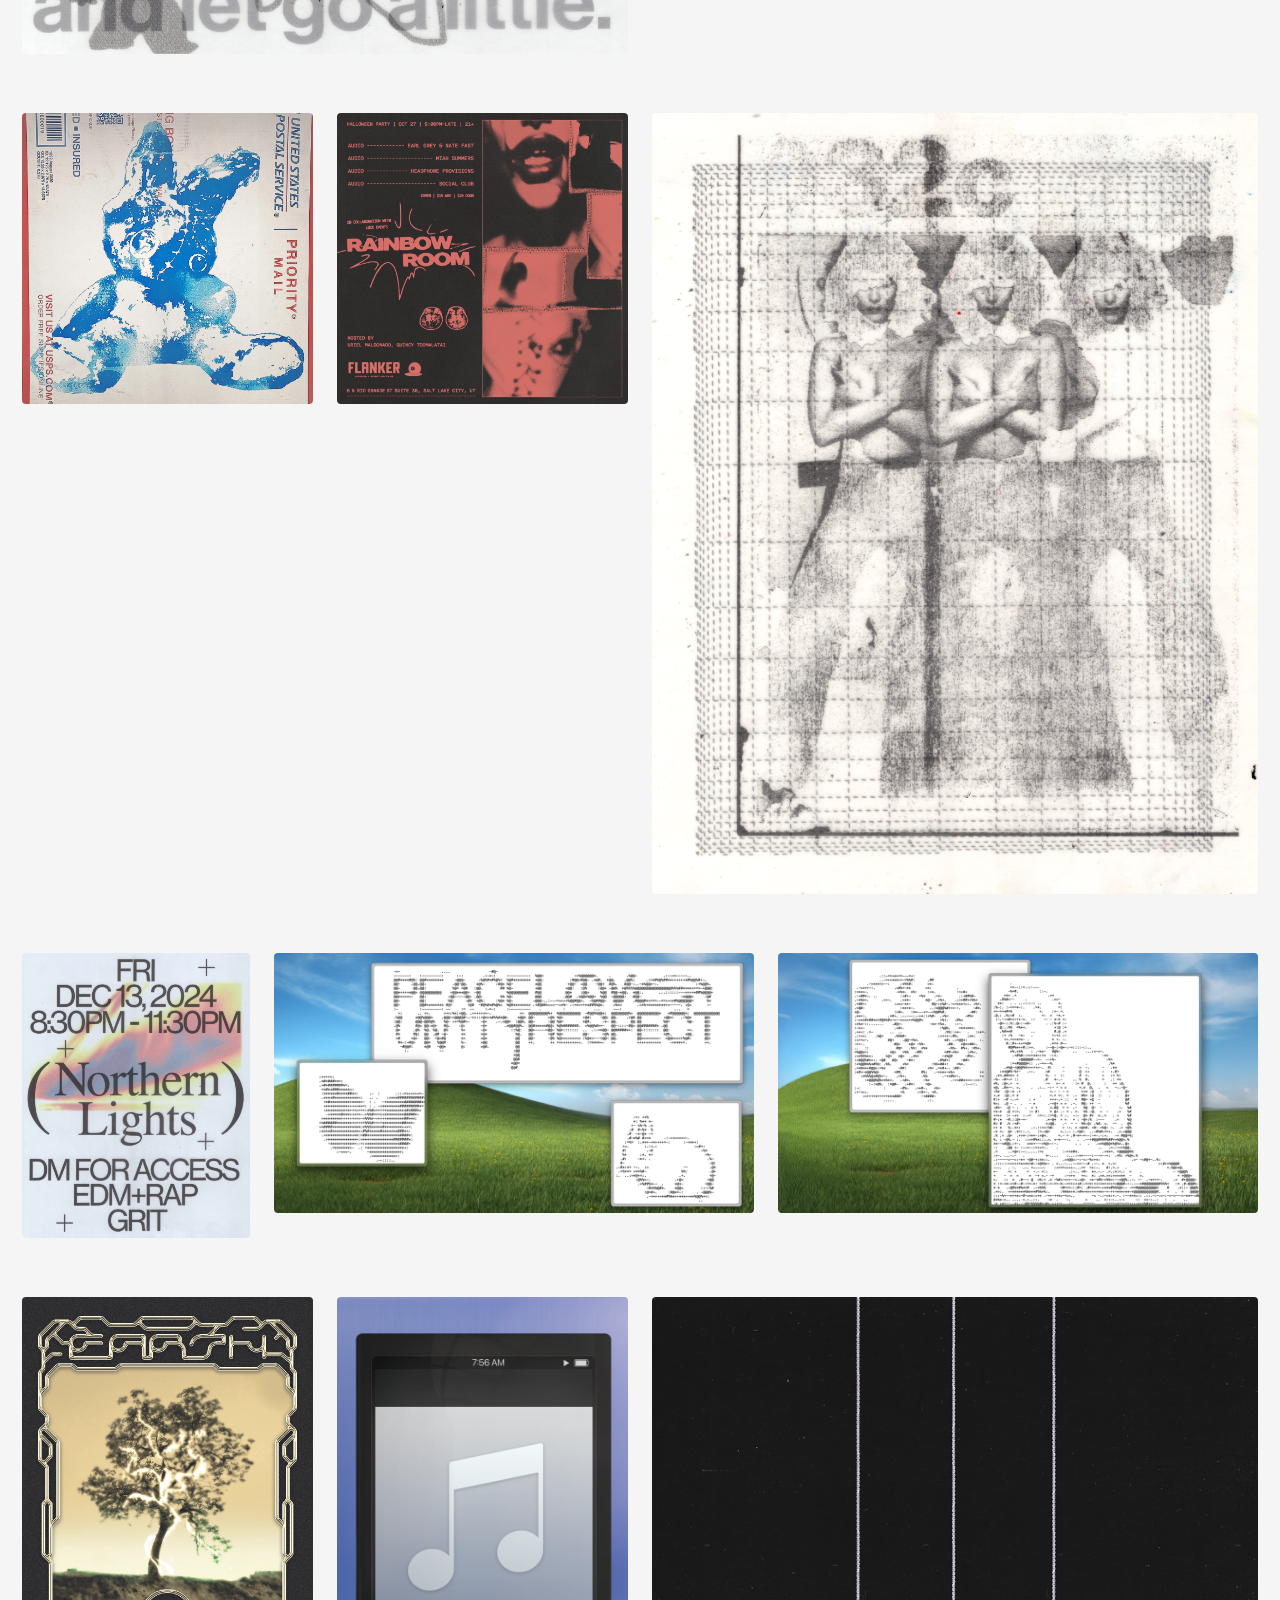
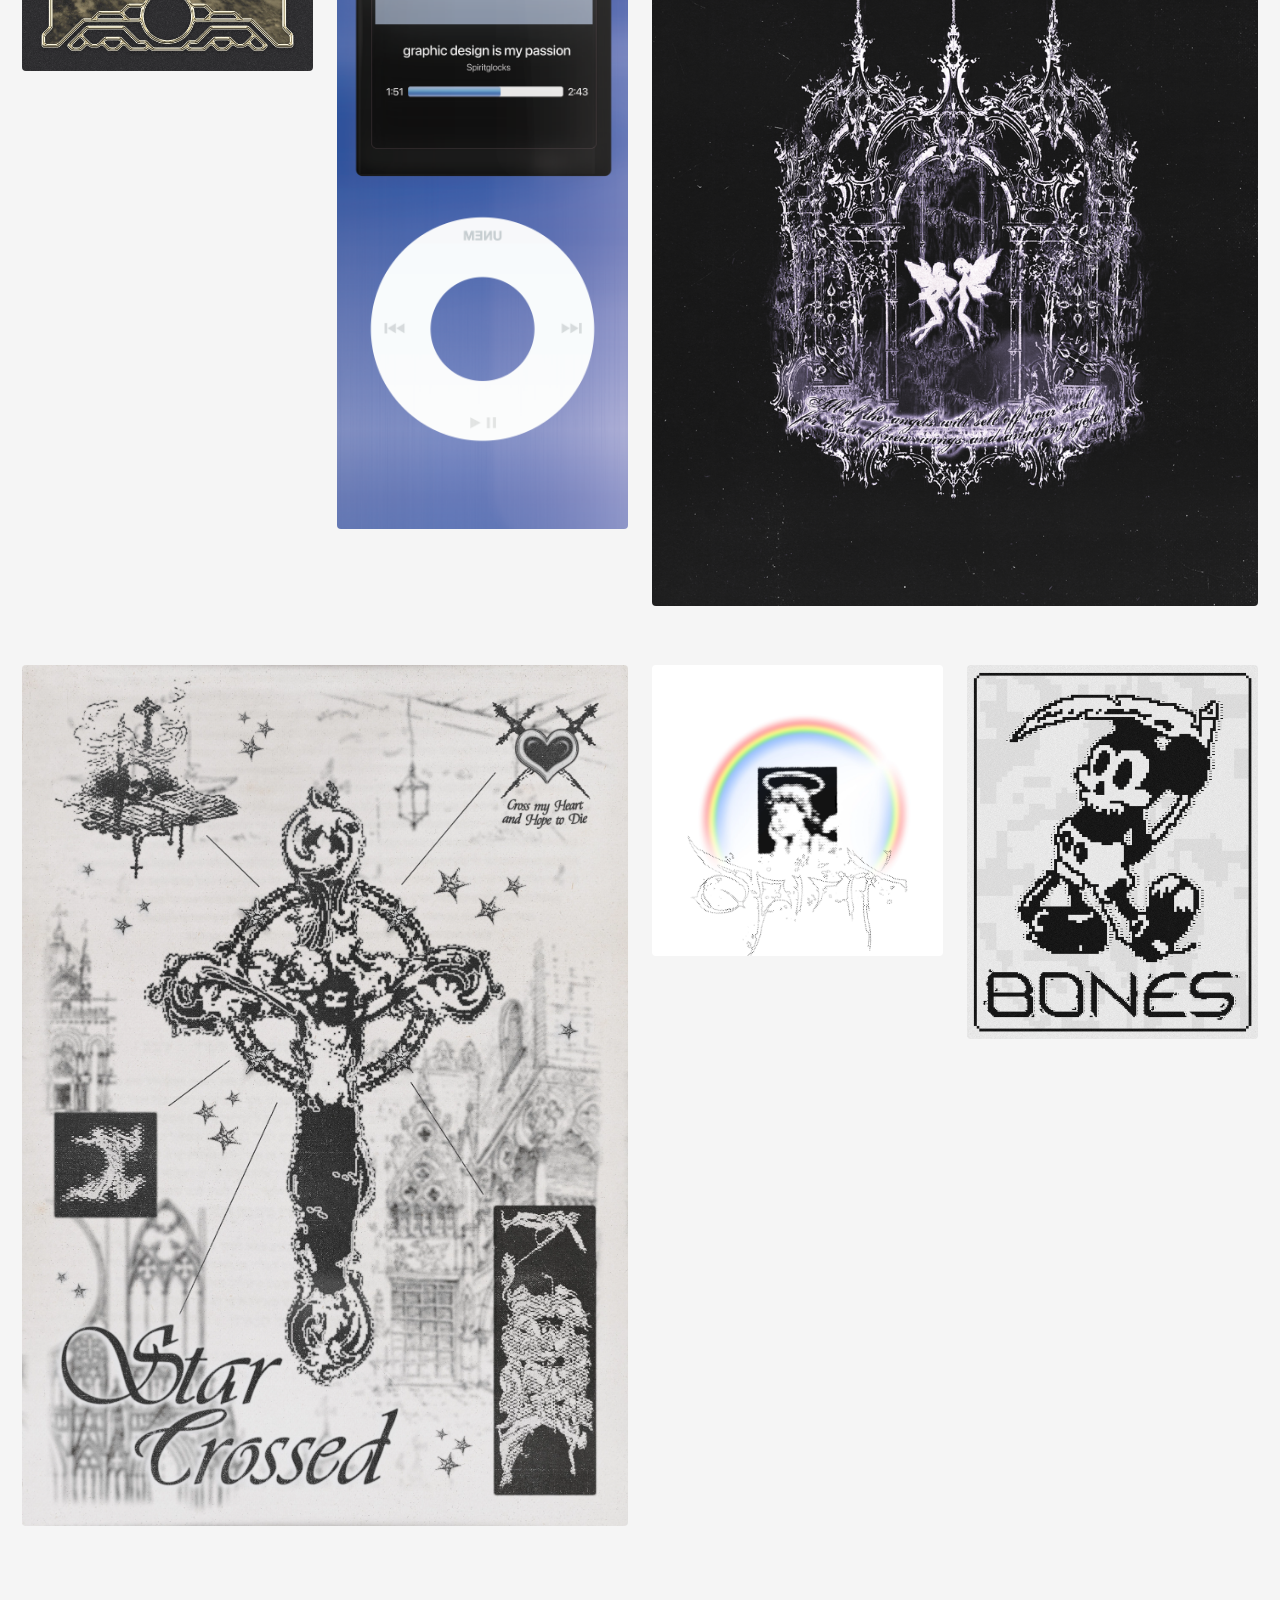
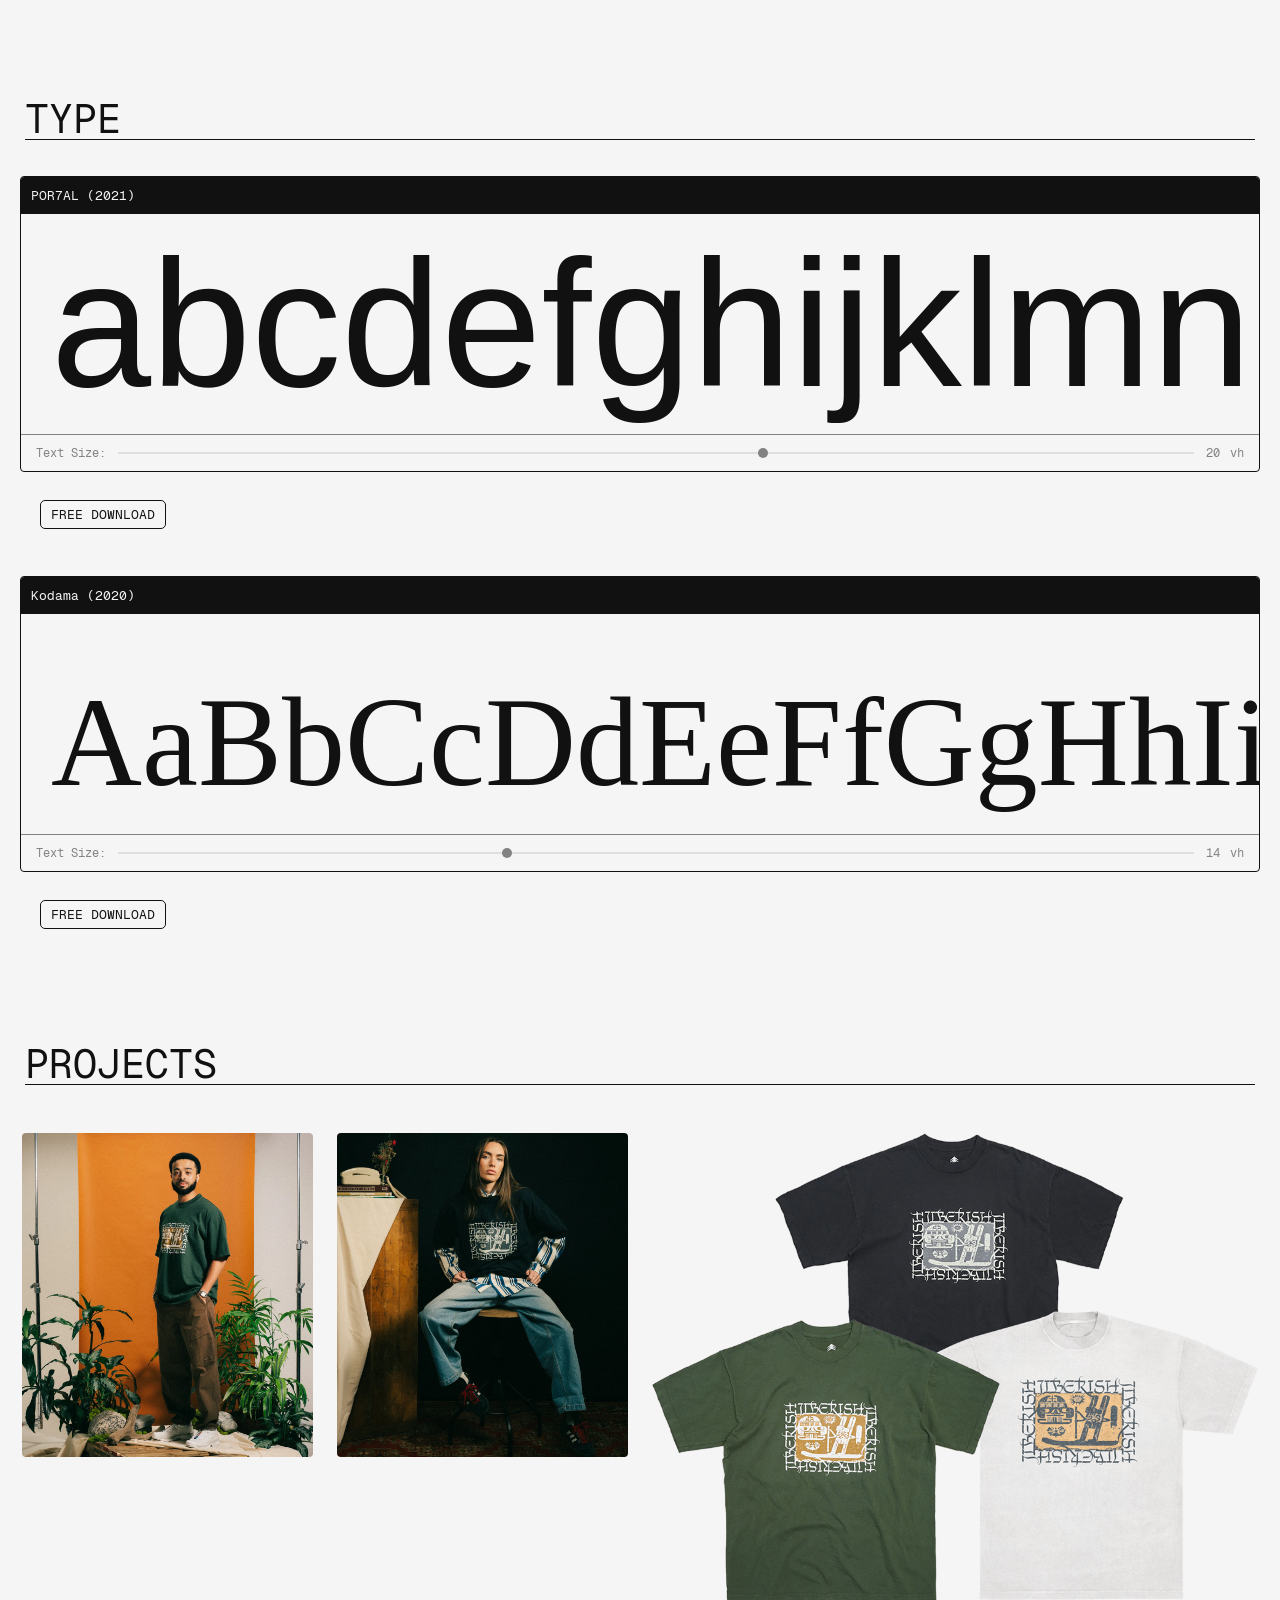
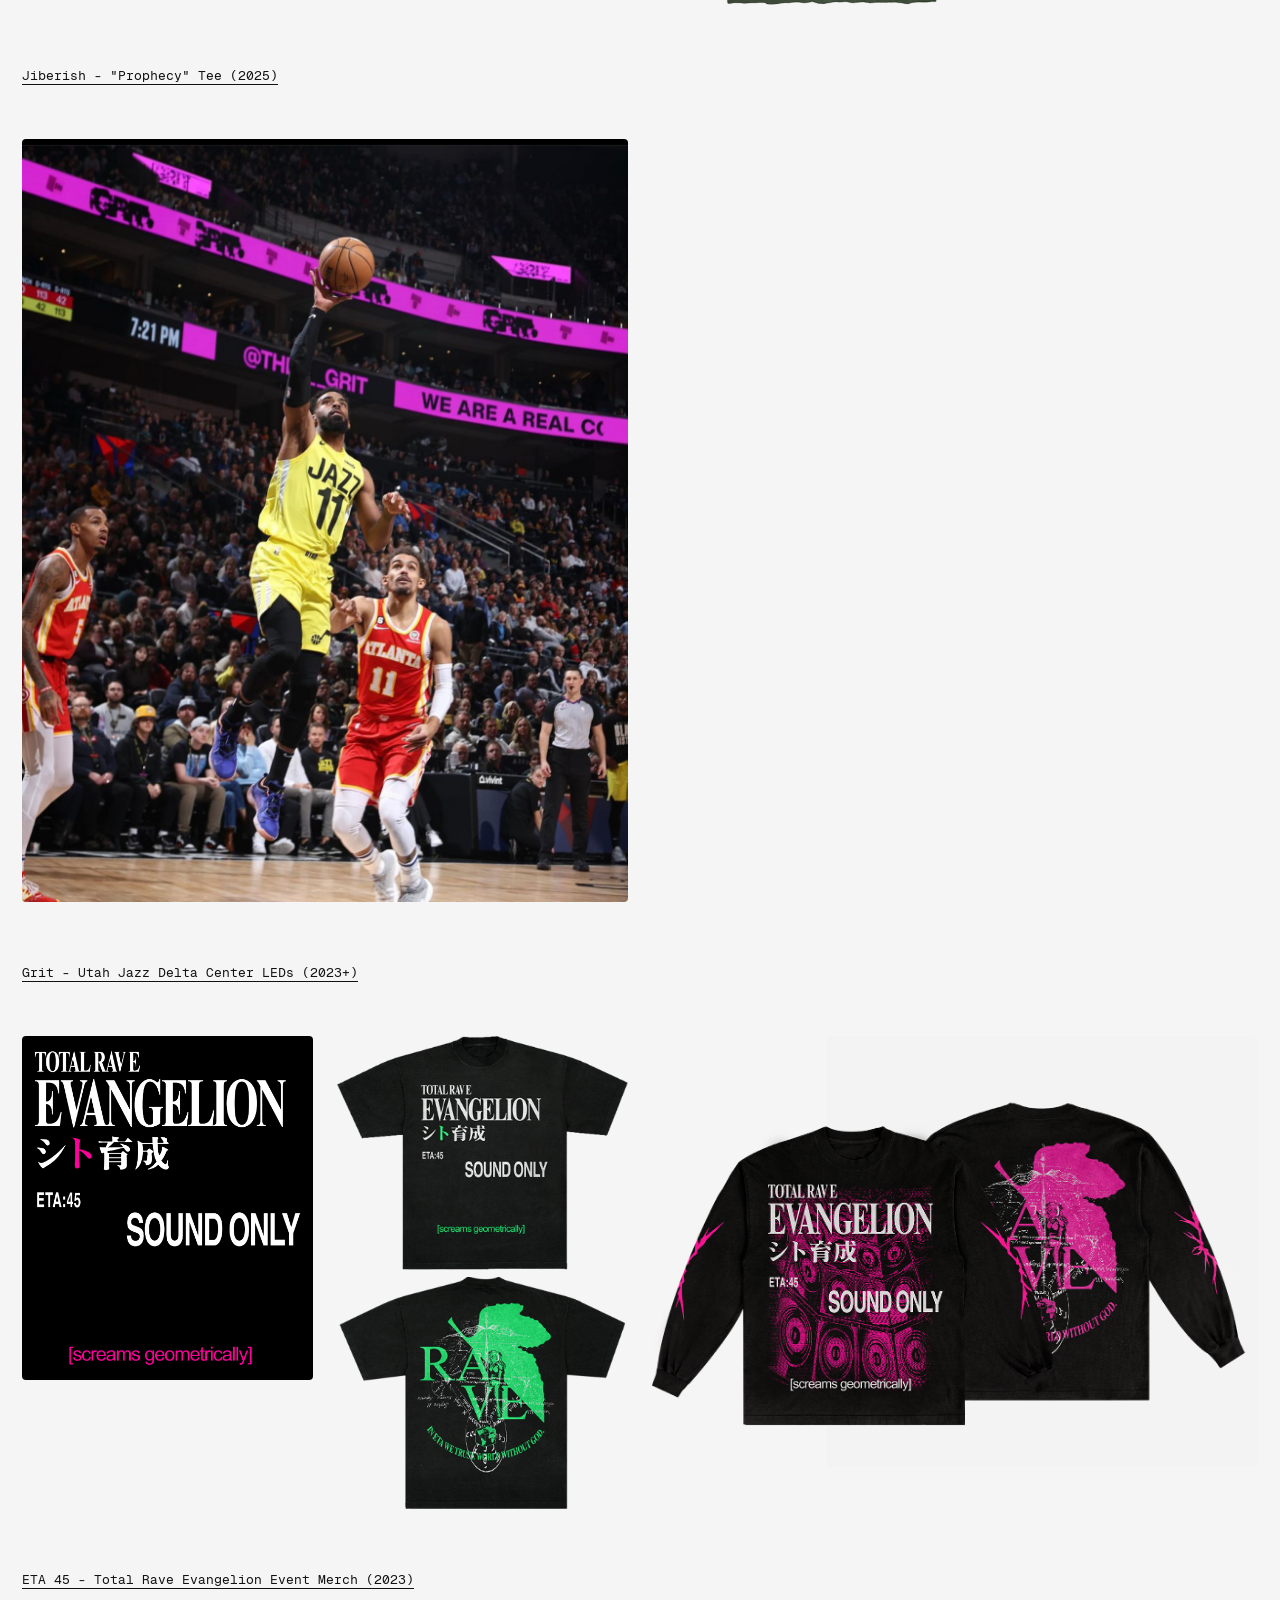
==== commit c33393a2: "commit" ====
--- a/index.html
+++ b/index.html
@@ -576,7 +576,7 @@
 
                 <!-- ARENA LEDS -->
     <div class="container">
-        
+
       <div class="col lg">
         <div class="thing">
           <img class="" loading="lazy" decoding="async" src="./img/mikeconley.webp" alt="">
@@ -1083,6 +1083,32 @@
 
   setupFontSlider('fontSizeSlider1', 'editableTitle1', 'fontSizeValue1');
   setupFontSlider('fontSizeSlider2', 'editableTitle2', 'fontSizeValue2');
+
+  document.querySelectorAll('#editableTitle1, #editableTitle2').forEach(function(el) {
+    el.setAttribute('data-placeholder', el.textContent.trim());
+    el.classList.add('is-placeholder');
+    el.addEventListener('mousedown', function(e) {
+      if (el.classList.contains('is-placeholder')) {
+        e.preventDefault();
+        el.classList.remove('is-placeholder');
+        el.textContent = '';
+        el.focus();
+        var sel = window.getSelection();
+        var range = document.createRange();
+        range.setStart(el, 0);
+        range.collapse(true);
+        sel.removeAllRanges();
+        sel.addRange(range);
+      }
+    });
+    el.addEventListener('blur', function() {
+      var text = el.textContent.trim();
+      if (text === '') {
+        el.textContent = el.getAttribute('data-placeholder');
+        el.classList.add('is-placeholder');
+      }
+    });
+  });
 </script>
 
 <script>
--- a/style.css
+++ b/style.css
@@ -862,11 +862,20 @@
   align-items: center;
 }
 
+.fontplay .title:focus,
+.fontplay2 .title:focus {
+  outline: none;
+  caret-color: var(--text);
+  text-align: left;
+  min-height: 1em;
+  width: 100%;
+}
+
 .fontplay .title {
   margin: 0;
   font-family: 'POR7AL', sans-serif;
-  color: transparent;
-  -webkit-text-stroke: 1.2px var(--stroke);
+  color: var(--text);
+  -webkit-text-stroke: 0px;
   display: inline-block;
   font-size: 20vh;
   text-rendering: optimizeLegibility;
@@ -874,14 +883,15 @@
 }
 
 .fontplay .title:hover {
-  color: var(--text);
+  color: transparent;
+  -webkit-text-stroke: 1.2px var(--stroke);
 }
 
 .fontplay2 .title {
   margin: 0;
   font-family: 'Kodama';
-  color: transparent;
-  -webkit-text-stroke: 1.2px var(--stroke);
+  color: var(--text);
+  -webkit-text-stroke: 0px;
   display: inline-block;
   font-size: 14vh;
   line-height: 0.85;
@@ -891,8 +901,8 @@
 }
 
 .fontplay2 .title:hover {
-  color: var(--text);
-  -webkit-text-stroke: 0px;
+  color: transparent;
+  -webkit-text-stroke: 1.2px var(--stroke);
 }
 
 .slider-label {
